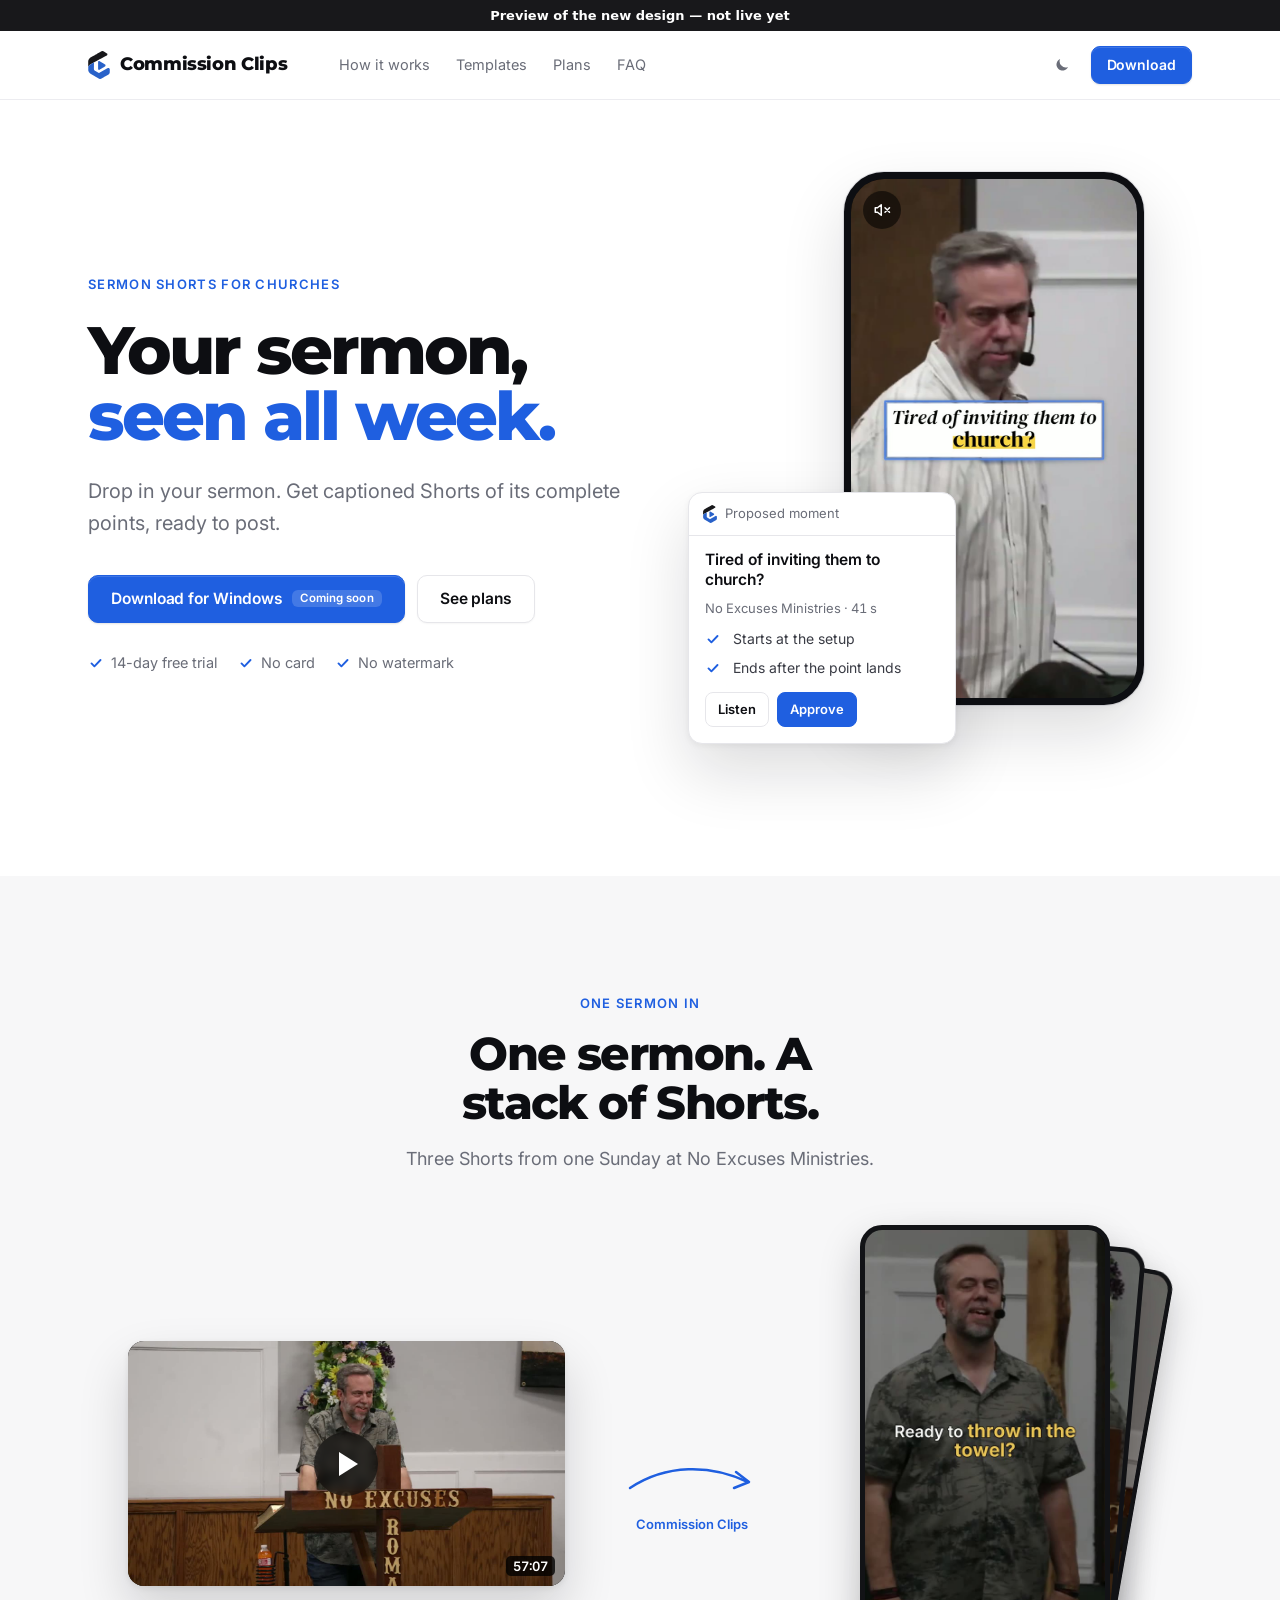
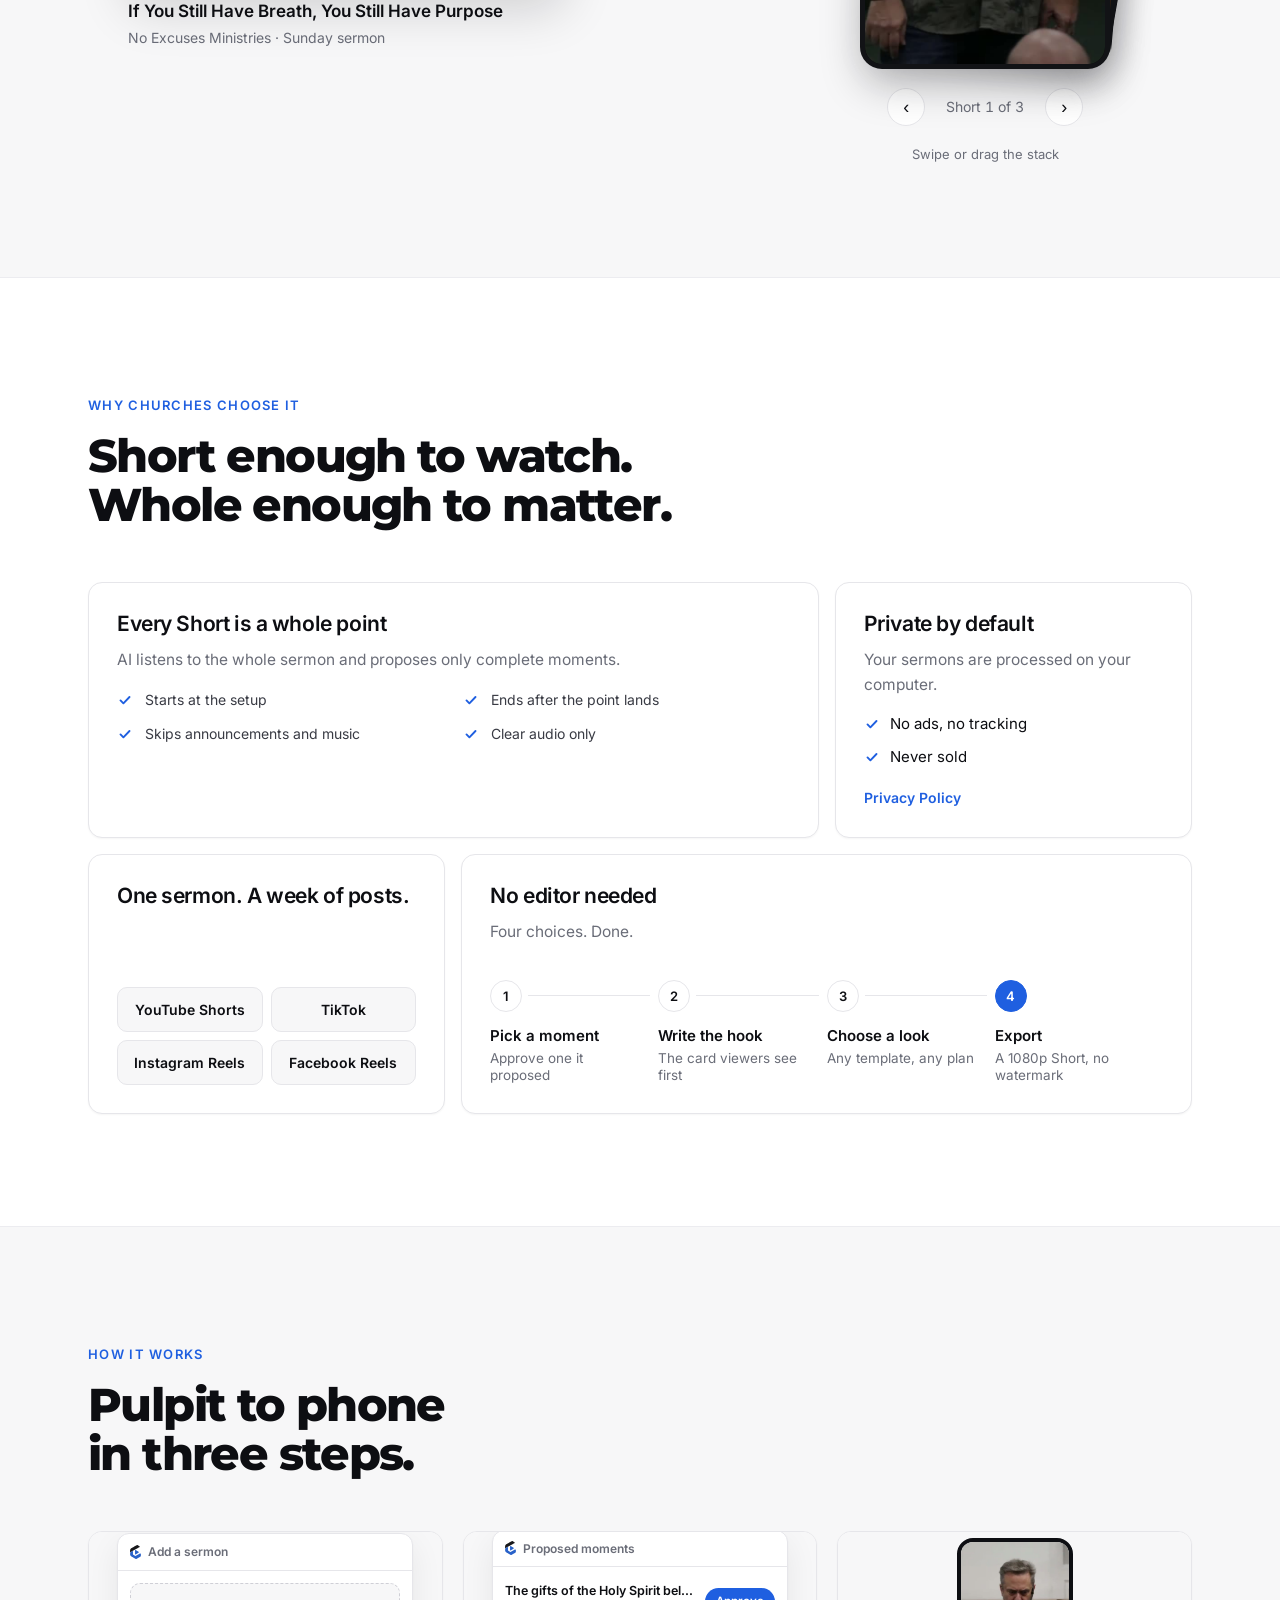
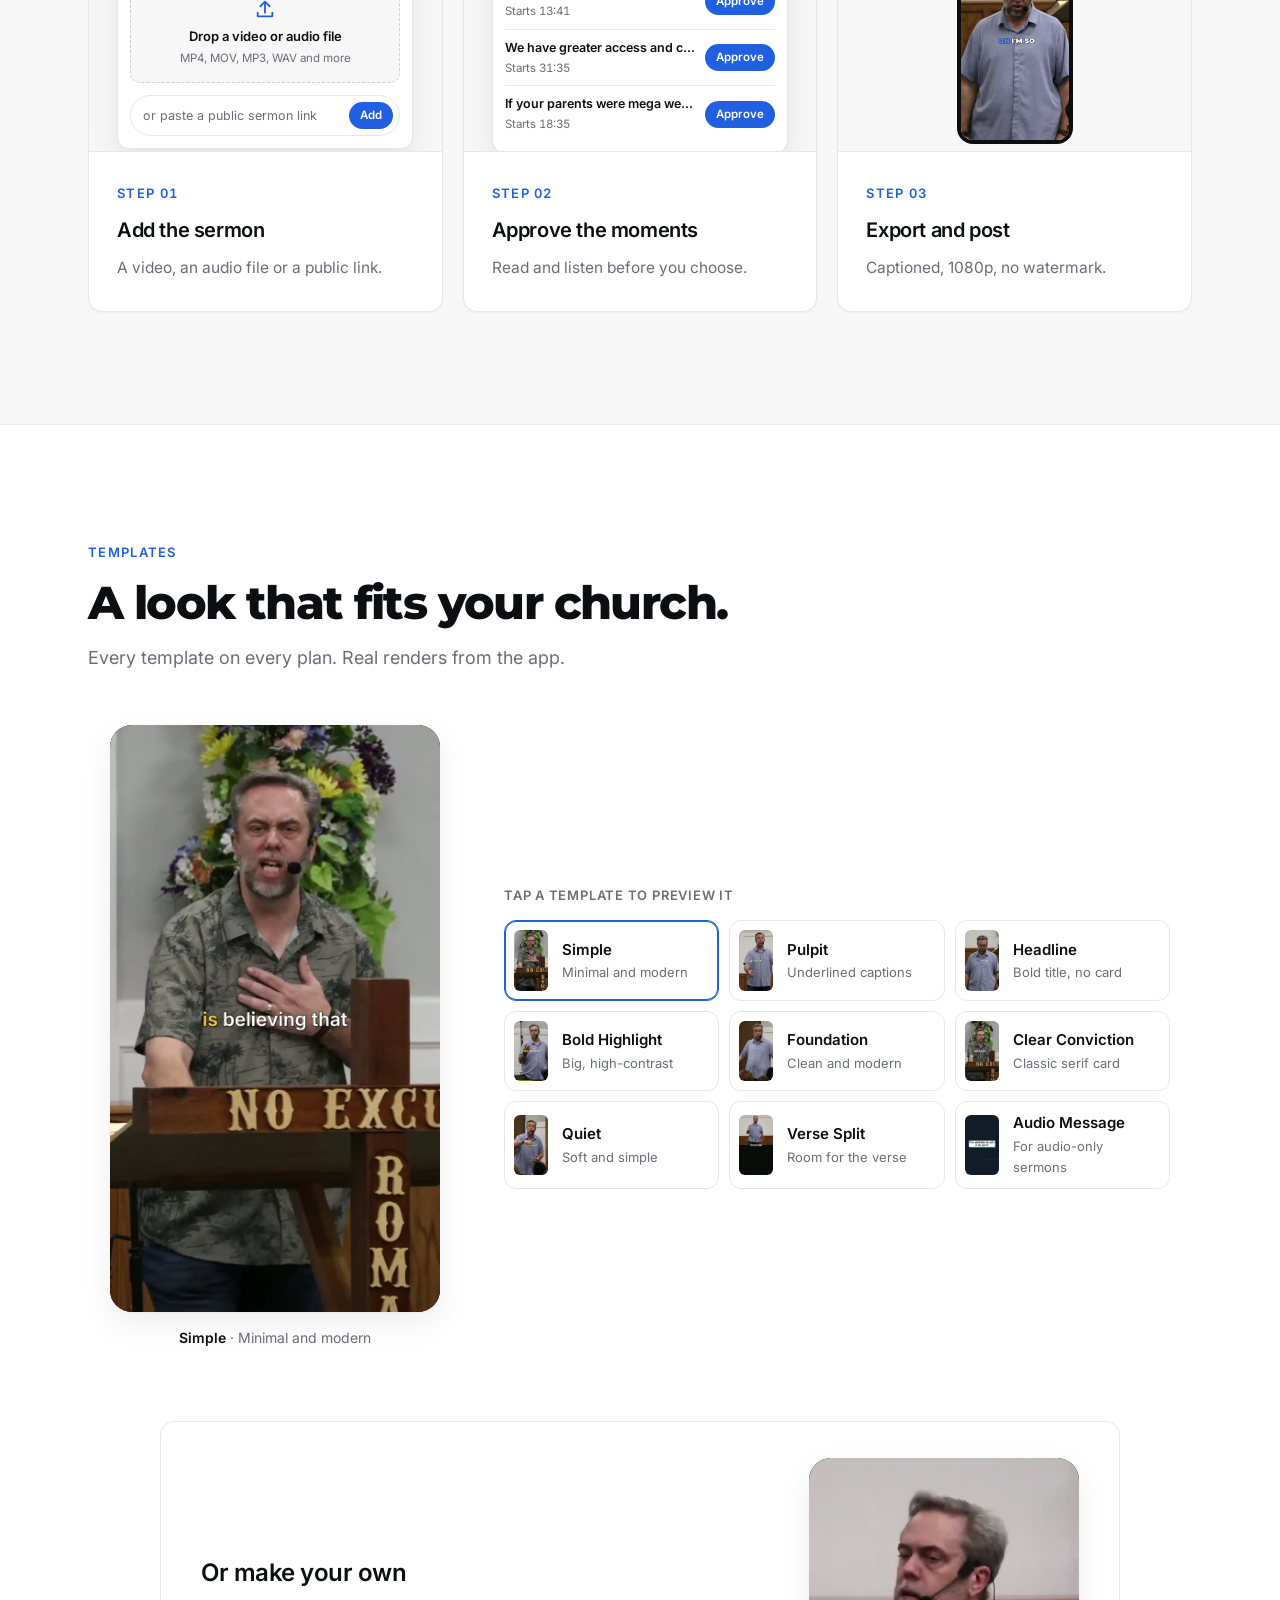
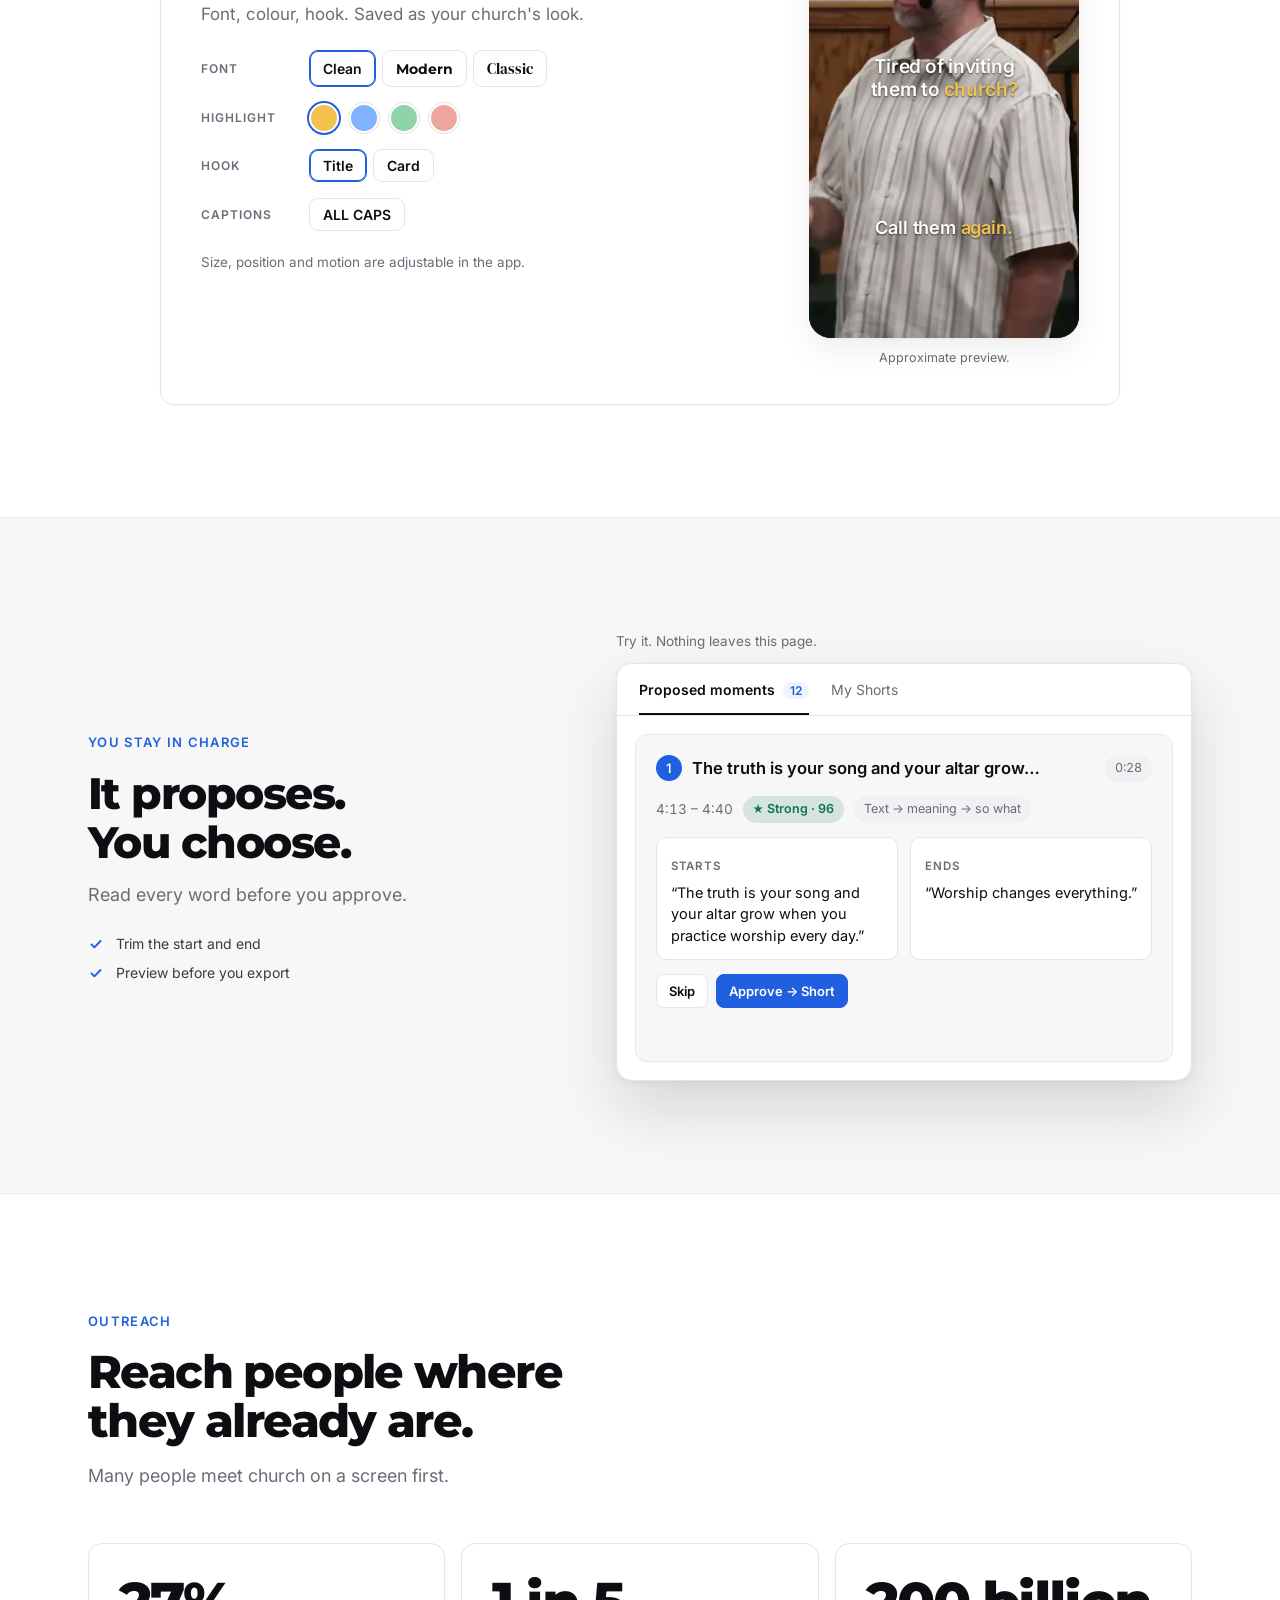
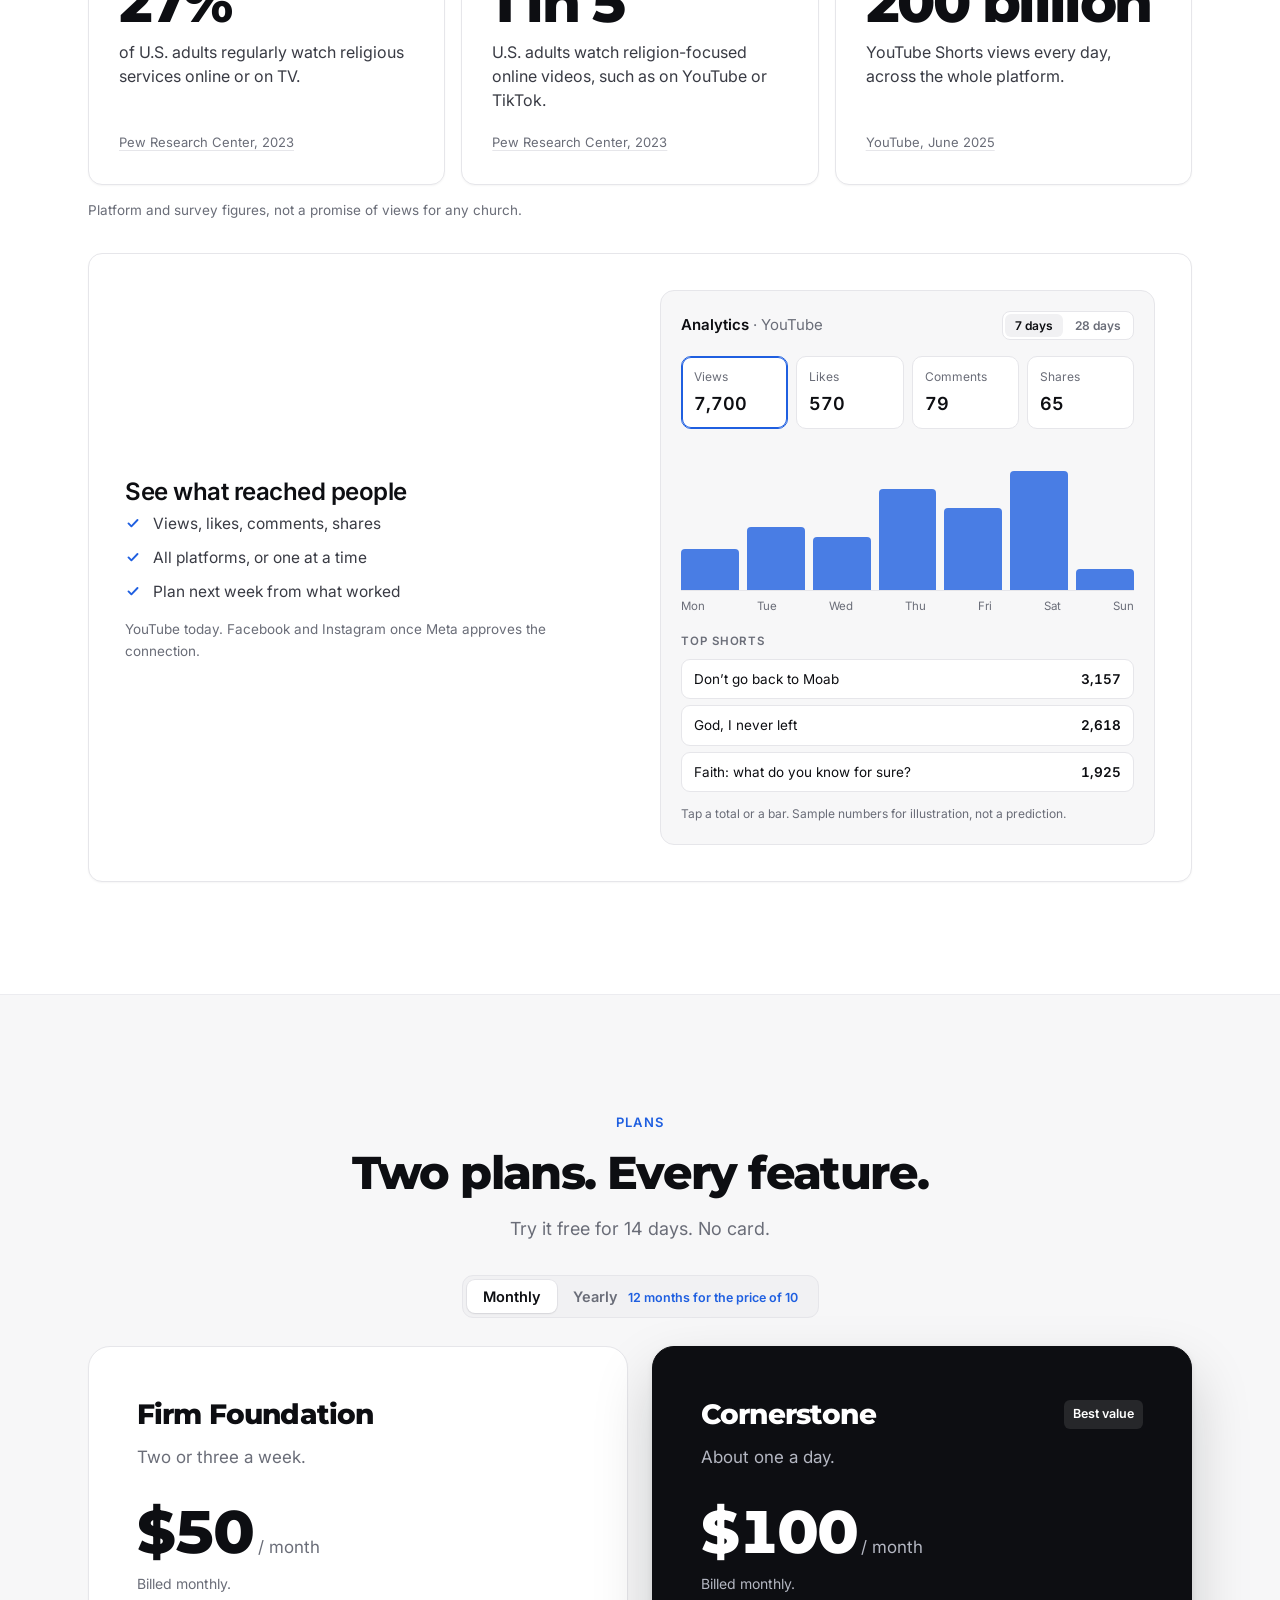
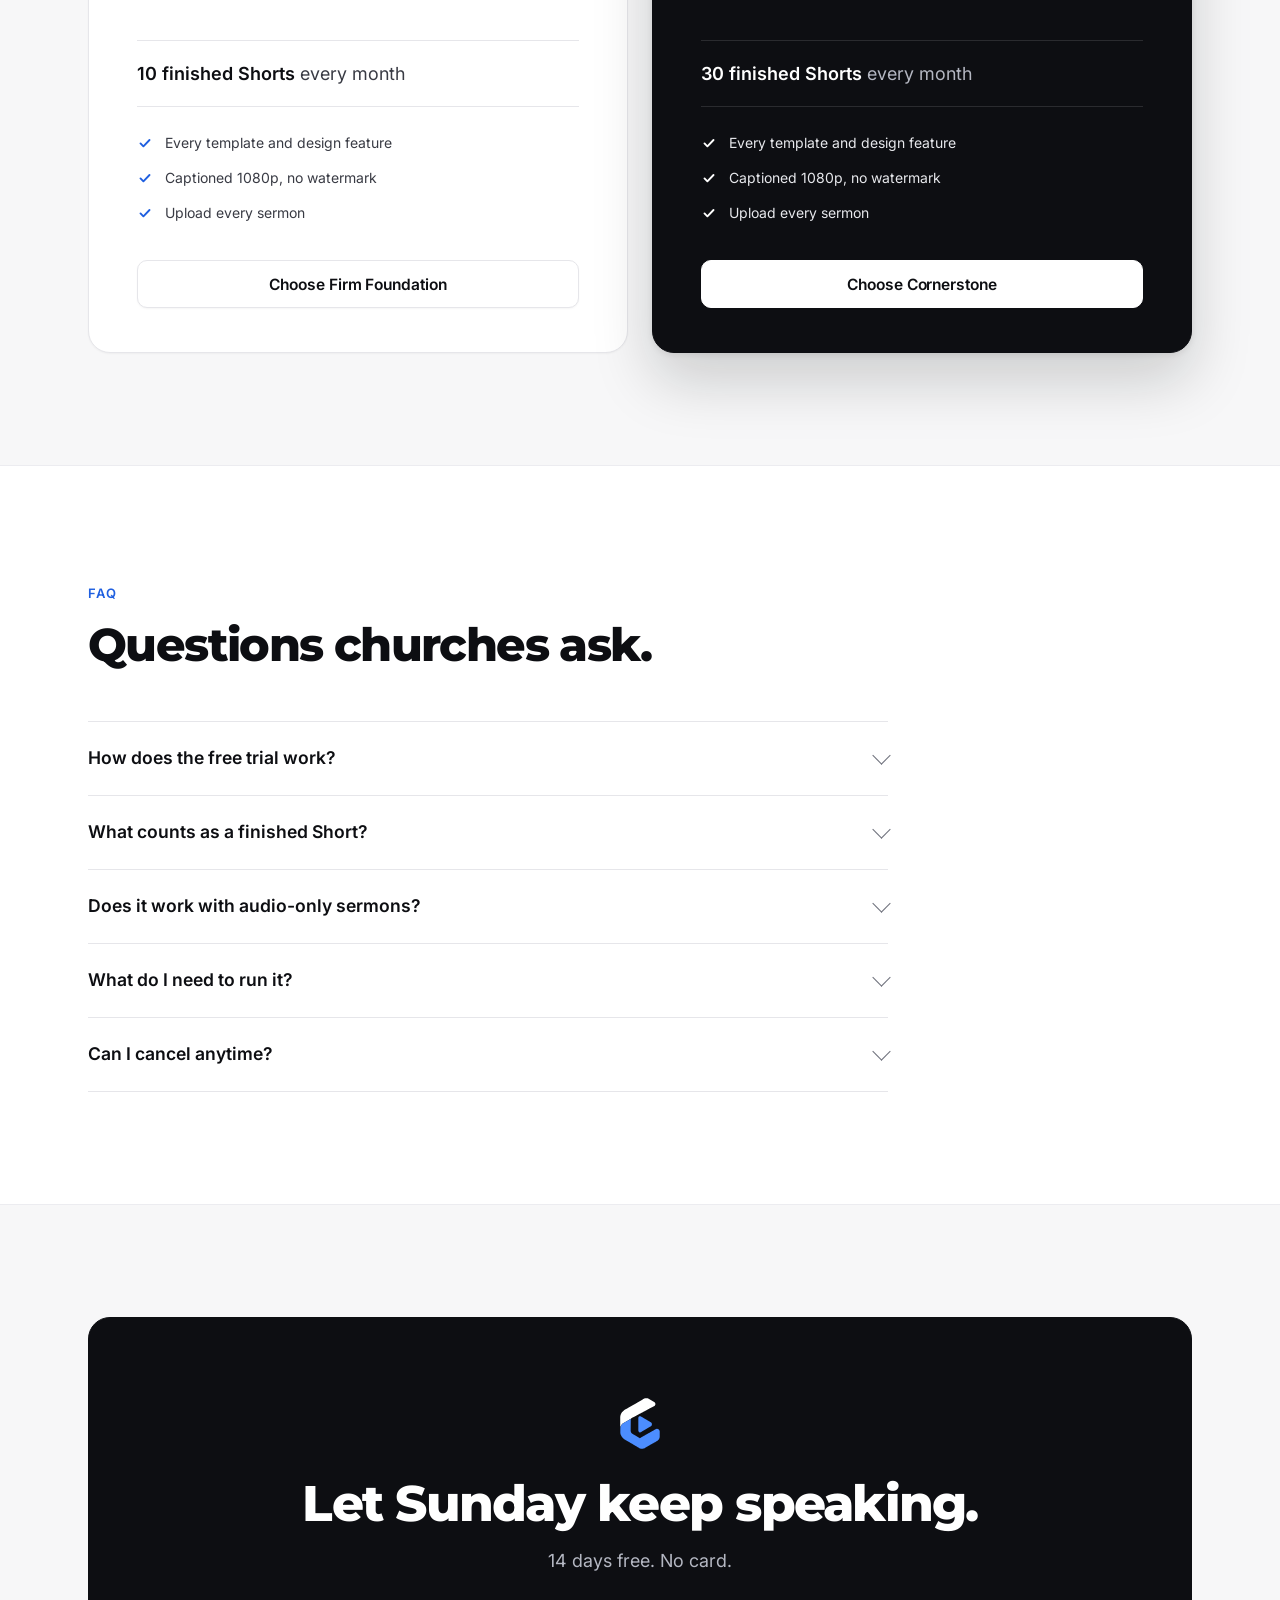
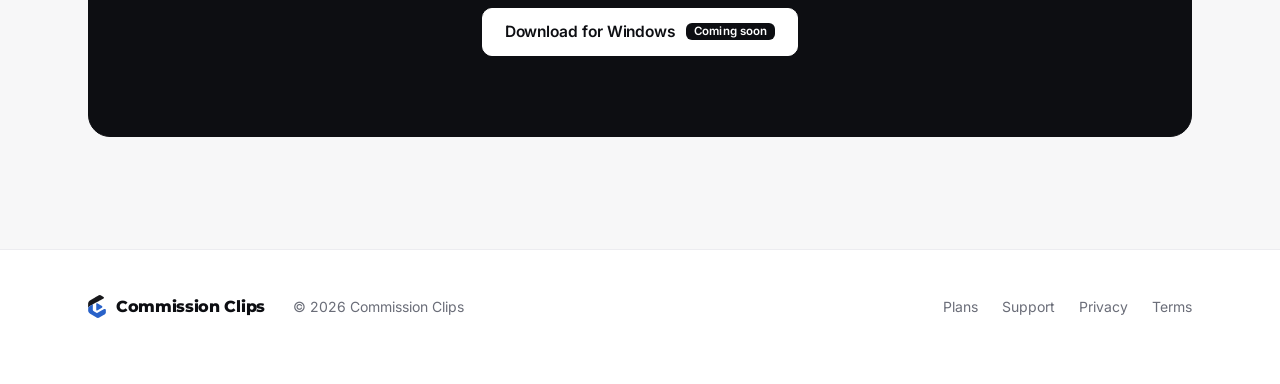
==== preview/index.html @ d91facaf "Preview: sermon-to-Shorts deck, blue discount, yearly label Co-Authored-By: Claude Opus 5.5 <noreply" ====
<!doctype html>
<html lang="en"><head><meta charset="utf-8"><meta name="robots" content="noindex, nofollow"><meta name="viewport" content="width=device-width, initial-scale=1">
<title>Commission Clips — your sermon, seen all week</title>
<meta name="description" content="Commission Clips finds the complete teaching moments in your sermon and turns them into captioned Shorts. 14-day free trial, no card.">
<link rel="canonical" href="https://commissionclips.com/">
<link rel="icon" href="img/logo-ink.svg" type="image/svg+xml"><link rel="icon" href="img/favicon-32.png" sizes="32x32"><link rel="apple-touch-icon" href="img/apple-touch-icon.png">
<meta property="og:type" content="website"><meta property="og:site_name" content="Commission Clips">
<meta property="og:title" content="Commission Clips — your sermon, seen all week"><meta property="og:description" content="Commission Clips finds the complete teaching moments in your sermon and turns them into captioned Shorts. 14-day free trial, no card.">
<meta property="og:url" content="https://commissionclips.com/"><meta property="og:image" content="https://commissionclips.com/img/og.png">
<meta name="twitter:card" content="summary_large_image">
<meta name="theme-color" content="#f3f2ee" media="(prefers-color-scheme: light)"><meta name="theme-color" content="#0b0b0c" media="(prefers-color-scheme: dark)">
<script src="theme.js"></script>
<link rel="stylesheet" href="site.css?v=5">
<style>
.hero { position: relative; overflow: hidden; padding: 72px 0 104px; }
.hero .wrap { display: grid; grid-template-columns: 1.1fr .9fr; gap: 64px; align-items: center; }
.hero h1 { font-size: clamp(44px, 5.2vw, 70px); line-height: 1; letter-spacing: -.045em; margin: 20px 0 24px; }
.hero h1 em { font-style: normal; color: var(--accent); }
.hero .lead { font-size: 20px; line-height: 1.6; color: var(--muted); max-width: 540px; }
.hero .ctas { display: flex; flex-wrap: wrap; gap: 12px; margin-top: 36px; }
.promises { display: flex; flex-wrap: wrap; gap: 8px 20px; margin-top: 28px; font-size: 14.5px; color: var(--muted); }
.promises span { display: inline-flex; align-items: center; gap: 7px; }
.promises span::before { content: ""; width: 16px; height: 16px; background: var(--tick) center/16px no-repeat; }
.stage { position: relative; height: 600px; }
.phone { position: absolute; left: 50%; top: 0; transform: translateX(-38%); width: 300px; aspect-ratio: 9 / 16; border-radius: 40px;
  background: #000; border: 7px solid #0d0e12; overflow: hidden; box-shadow: var(--shadow-lg), 0 0 0 1px var(--line); }
.phone video, .phone img { width: 100%; height: 100%; object-fit: cover; }
.float { position: absolute; left: -36px; bottom: 28px; width: 268px; border-radius: 14px; overflow: hidden; background: var(--panel);
  border: 1px solid var(--line); box-shadow: var(--shadow-lg); }
.float .bar { display: flex; align-items: center; gap: 8px; padding: 10px 14px; border-bottom: 1px solid var(--line); font-size: 13px; color: var(--muted); }
.float .bar img { width: 14px; height: 18px; }
.mo { padding: 14px 16px 16px; display: grid; gap: 8px; }
.mo-title { color: var(--text); font-size: 15.5px; line-height: 1.3; }
.mo-meta { color: var(--muted); font-size: 13px; font-variant-numeric: tabular-nums; }
.ticks { list-style: none; margin: 0; padding: 0; display: grid; gap: 6px; }
.ticks li { display: flex; align-items: center; gap: 8px; font-size: 14px; color: var(--soft); }
.ticks li::before, .free li::before { content: ""; flex: none; width: 16px; height: 16px; background: var(--tick) center/16px no-repeat; }
.mo-actions { display: flex; gap: 8px; margin-top: 4px; }
.mini { padding: 6px 12px; border-radius: 8px; border: 1px solid var(--line); font-size: 13px; font-weight: 600; color: var(--text); background: var(--panel); }
.mini.primary { background: var(--accent); border-color: var(--accent); color: var(--accent-on); }
.bento { display: grid; grid-template-columns: repeat(3, minmax(0, 1fr)); gap: 16px; }
.tile { padding: 28px; display: flex; flex-direction: column; gap: 10px; min-width: 0; }
.tile h3 { font-size: 21px; line-height: 1.25; letter-spacing: -.02em; } .tile p { color: var(--muted); font-size: 15.5px; }
.ai { margin-top: 8px; display: grid; grid-template-columns: 1fr 1fr; gap: 16px; padding: 18px 20px; border-radius: 12px; background: var(--surface); border: 1px solid var(--line); }
.ai > div { display: grid; gap: 10px; align-content: start; min-width: 0; }
.ai-label { font-size: 12px; font-weight: 600; letter-spacing: .08em; text-transform: uppercase; color: var(--muted); }
.ai .chips { margin: 0; } .ai .chips li { background: var(--panel); }
.free { list-style: none; margin: 4px 0 0; padding: 0; display: grid; gap: 8px; }
.free li { display: flex; align-items: center; gap: 10px; font-size: 15px; color: var(--text); }
.counts { margin-top: 6px; display: flex; justify-content: space-between; gap: 12px; padding: 12px 14px; border-radius: 10px; background: var(--surface); border: 1px solid var(--line); font-size: 14.5px; color: var(--text); }
.counts b { color: var(--accent-ink); }
.more { margin-top: auto; padding-top: 6px; font-size: 14px; font-weight: 600; color: var(--accent-ink); }
.more:hover { text-decoration: underline; text-underline-offset: 3px; }
.stat { margin-top: 2px; } .tile .stat { color: var(--text); font-size: 16px; } .stat b { display: block; font-family: var(--font-display); font-weight: 800; font-size: 40px; line-height: 1.05; color: var(--text); letter-spacing: -.04em; }
.tile .src { font-size: 13px; } .src a { text-decoration: underline; text-underline-offset: 2px; }
.t-points { grid-column: span 2; }
.t-team { grid-column: span 2; }
 .chips { list-style: none; margin: 8px 0 0; padding: 0; display: flex; flex-wrap: wrap; gap: 8px; }
.chips li { padding: 6px 12px; border-radius: 8px; background: var(--surface); border: 1px solid var(--line); font-size: 14px; color: var(--text); }
.flow { list-style: none; margin: 8px 0 0; padding: 0; display: flex; flex-wrap: wrap; align-items: center; gap: 8px; counter-reset: f; }
.flow li { counter-increment: f; display: flex; align-items: center; gap: 8px; padding: 7px 14px 7px 7px; border-radius: 10px; background: var(--surface); border: 1px solid var(--line); font-size: 14.5px; color: var(--text); }
.flow li::before { content: counter(f); width: 22px; height: 22px; border-radius: 6px; display: grid; place-items: center; background: var(--panel); border: 1px solid var(--line); color: var(--text); font-size: 12px; font-weight: 600; }
.t-team .flow { margin-top: 26px; display: grid; grid-template-columns: repeat(4, minmax(0, 1fr)); gap: 0; align-items: start; }
.t-team .flow li { position: relative; display: block; padding: 0 18px 0 0; background: none; border: 0; border-radius: 0; font-weight: 600; font-size: 15px; }
.t-team .flow li::before { position: relative; z-index: 1; width: 30px; height: 30px; border-radius: 50%; margin-bottom: 14px; font-size: 13px; }
.t-team .flow li:not(:last-child)::after { content: ""; position: absolute; top: 15px; left: 38px; right: 8px; height: 1px; background: var(--line); }
.t-team .flow li:last-child::before { background: var(--accent); border-color: var(--accent); color: #fff; }
.t-team .flow span { display: grid; gap: 4px; line-height: 1.3; }
.t-team .flow small { font-weight: 400; font-size: 13.5px; color: var(--muted); }
@media (max-width: 560px) {
  .t-team .flow { grid-template-columns: 1fr; gap: 20px; }
  .t-team .flow li { padding: 4px 0 0 44px; min-height: 30px; }
  .t-team .flow li::before { position: absolute; left: 0; top: 0; margin: 0; }
  .t-team .flow li:not(:last-child)::after { top: 34px; bottom: -16px; left: 15px; right: auto; width: 1px; height: auto; } }
.brand-band p { max-width: 560px; }
.dots { list-style: none; margin: 0; padding: 0; display: grid; gap: 6px; }
.dots li { display: flex; align-items: center; gap: 10px; font-size: 14px; color: var(--soft); }
.dots li::before { content: ""; flex: none; width: 6px; height: 6px; border-radius: 2px; background: var(--accent-ink); opacity: .7; }
.platforms { list-style: none; margin: auto 0 0; padding: 12px 0 0; display: grid; grid-template-columns: 1fr 1fr; gap: 8px; }
.platforms li { padding: 10px 12px; border-radius: 10px; background: var(--surface); border: 1px solid var(--line); font-size: 14px; font-weight: 600; color: var(--text); text-align: center; }
.stats { display: grid; grid-template-columns: repeat(3, minmax(0, 1fr)); gap: 16px; }
.fact { margin: 0; display: flex; flex-direction: column; gap: 10px; padding: 30px; }
.fact b { font-family: var(--font-display); font-weight: 800; font-size: clamp(40px, 4.4vw, 56px); line-height: 1; letter-spacing: -.045em; color: var(--text); }
.fact figcaption { color: var(--soft); font-size: 16px; line-height: 1.5; }
.fact a { margin-top: auto; padding-top: 10px; font-size: 13px; color: var(--muted); text-decoration: underline; text-underline-offset: 3px; text-decoration-color: var(--line); }
.fact a:hover { color: var(--text); }
.fineprint { color: var(--muted); font-size: 13.5px; margin-top: 14px; }
.insights { margin-top: 32px; display: grid; grid-template-columns: 1fr 1fr; gap: 40px; align-items: center; padding: 36px; }
.ins-copy h3 { font-size: 24px; letter-spacing: -.02em; } .ins-copy > p.muted { margin: 8px 0 18px; }
.ins-copy .ticks { gap: 8px; } .ins-copy .ticks li { font-size: 15.5px; }
.ins-panel { border: 1px solid var(--line); border-radius: 14px; background: var(--surface); padding: 20px; min-width: 0; }
.ins-top { display: flex; justify-content: space-between; align-items: center; gap: 10px; }
.ins-top b { color: var(--text); font-size: 15px; }
.ins-tag { font-size: 11.5px; font-weight: 600; color: var(--muted); border: 1px solid var(--line); border-radius: 6px; padding: 2px 8px; background: var(--panel); white-space: nowrap; }
.ins-kpis { display: grid; grid-template-columns: repeat(4, minmax(0, 1fr)); gap: 8px; margin-top: 16px; }
.ins-kpis button { font: inherit; text-align: left; cursor: pointer; background: var(--panel); border: 1px solid var(--line); border-radius: 10px; padding: 10px 12px; display: grid; gap: 2px; min-width: 0; transition: border-color .15s; }
.ins-kpis button:hover { border-color: color-mix(in srgb, var(--text) 28%, var(--line)); }
.ins-kpis button[aria-checked="true"] { border-color: var(--accent); box-shadow: inset 0 0 0 1px var(--accent); }
.ins-kpis span { font-size: 12px; color: var(--muted); } .ins-kpis b { color: var(--text); font-size: 18px; font-variant-numeric: tabular-nums; }
.ins-chart { position: relative; margin-top: 18px; padding-top: 24px; }
.ins-scope { font-weight: 400; color: var(--muted); }
#analytics-demo { scroll-margin-top: 96px; }
[data-grow] { scale: var(--g-s, 1); transform-origin: center top; }
.ins-bars button { transform: scaleY(var(--grow, 1)); transform-origin: bottom; }
.ins-bars { height: 120px; display: grid; grid-template-columns: repeat(var(--n, 7), minmax(0, 1fr)); gap: var(--g, 8px); align-items: end; border-bottom: 1px solid var(--line); }
.ins-bars button { height: var(--h); min-height: 3px; padding: 0; border: 0; border-radius: 4px 4px 0 0; background: var(--accent); opacity: .8; cursor: pointer; transition: height .35s ease, opacity .15s; }
.ins-bars button:hover, .ins-bars button:focus-visible, .ins-bars button.on { opacity: 1; outline: none; box-shadow: 0 0 0 2px var(--panel), 0 0 0 3px var(--accent); }
.ins-tip { position: absolute; top: 0; right: 0; font-size: 12.5px; color: var(--text); font-weight: 600; font-variant-numeric: tabular-nums; }
.ins-days { display: flex; justify-content: space-between; margin-top: 6px; font-size: 11.5px; color: var(--muted); }
.ins-range { display: flex; gap: 2px; padding: 2px; border: 1px solid var(--line); border-radius: 8px; background: var(--panel); }
.ins-range button { font: 600 12px var(--font); color: var(--muted); background: none; border: 0; border-radius: 6px; padding: 4px 10px; cursor: pointer; }
.ins-range button[aria-checked="true"] { background: var(--raised); color: var(--text); }
.ins-list { margin-top: 16px; display: grid; grid-template-columns: minmax(0, 1fr); gap: 8px; }
.ins-label { font-size: 11.5px; font-weight: 600; letter-spacing: .08em; text-transform: uppercase; color: var(--muted); }
.ins-list ol { list-style: none; margin: 0; padding: 0; display: grid; grid-template-columns: minmax(0, 1fr); gap: 6px; }
.ins-list li { display: flex; align-items: center; gap: 10px; padding: 8px 12px; border-radius: 9px; background: var(--panel); border: 1px solid var(--line); font-size: 13.5px; color: var(--text); }
.ins-list li span { flex: 1; min-width: 0; overflow: hidden; text-overflow: ellipsis; white-space: nowrap; }
.ins-list li b { font-variant-numeric: tabular-nums; font-weight: 600; }
.ins-list li.new { border-color: var(--accent); flex-wrap: wrap; row-gap: 2px; }
.ins-list li.new span { min-width: max-content; }
.ins-list li small { color: var(--muted); font-size: 12px; white-space: nowrap; }
.ins-sample { margin-top: 12px; font-size: 12px; color: var(--muted); }
.posted { padding: 14px 16px; border-radius: 10px; background: var(--panel); border: 1px solid var(--line); display: grid; gap: 4px; font-size: 13.5px; }
.posted[hidden] { display: none; }
.posted b { color: var(--text); } .posted p { color: var(--muted); }
.posted a { color: var(--accent-ink); font-weight: 600; }
@media (max-width: 560px) { .ins-kpis { grid-template-columns: repeat(2, minmax(0, 1fr)); } .insights { padding: 22px; } }
.rv-card[hidden] { display: none; }
.try { font-size: 13.5px; color: var(--muted); margin-bottom: 10px; }
.rv-tabs button { font: inherit; color: inherit; background: none; border: 0; border-bottom: 2px solid transparent; padding: 14px 0 12px; cursor: pointer; }
.rv-tabs button.on { color: var(--text); font-weight: 600; border-color: var(--text); }
.rv-tabs button:hover { color: var(--text); }
button.mini { font: 600 13px var(--font); cursor: pointer; min-height: 34px; }
button.mini:hover { border-color: var(--hover-line); } button.mini.primary:hover { background: var(--accent-hover); }
button.mini[disabled] { cursor: default; background: var(--good); border-color: var(--good); color: #fff; }
.demo-note { font-size: 13.5px; color: var(--muted); min-height: 1.4em; }
.demo-step { font-size: 12px; font-weight: 600; letter-spacing: .08em; text-transform: uppercase; color: var(--muted); }
.looks { display: grid; grid-template-columns: repeat(3, 1fr); gap: 10px; }
.looks button { padding: 0; border: 2px solid transparent; border-radius: 12px; background: none; cursor: pointer; display: grid; gap: 6px; font: 600 12.5px var(--font); color: var(--soft); text-align: center; padding-bottom: 4px; }
.looks img { width: 100%; aspect-ratio: 9 / 12; object-fit: cover; object-position: center 30%; border-radius: 10px; }
.looks button[aria-checked="true"] { border-color: var(--accent); color: var(--text); }
@media (max-width: 900px) { .stats { grid-template-columns: 1fr; } .insights { grid-template-columns: 1fr; padding: 24px; gap: 28px; } }
/* gentle reveal on scroll: content is visible at rest; only items below the first screen start lowered, and only with motion allowed */
.pre { opacity: 0; transform: translateY(14px); }
.reveal { transition: opacity .6s ease, transform .6s ease; }
.sound { position: absolute; left: 12px; top: 12px; z-index: 2; width: 38px; height: 38px; display: grid; place-items: center; padding: 0;
  border: 0; border-radius: 50%; background: rgba(0, 0, 0, .55); color: #ffffff; cursor: pointer; backdrop-filter: blur(6px); -webkit-backdrop-filter: blur(6px); }
.sound:hover { background: rgba(0, 0, 0, .7); }
.sound svg { width: 18px; height: 18px; }
.sound .i-on { display: none; } .sound[aria-pressed="true"] .i-on { display: block; } .sound[aria-pressed="true"] .i-off { display: none; }
.sound:focus-visible { outline: 3px solid var(--accent); outline-offset: 2px; }
.reassure { text-align: center; color: var(--muted); font-size: 14.5px; margin-top: 18px; }
.steps { display: grid; grid-template-columns: repeat(3, 1fr); gap: 20px; }
.step { padding: 0; overflow: hidden; display: flex; flex-direction: column; }
.step .shot { aspect-ratio: 16 / 10; background: var(--surface); border-bottom: 1px solid var(--line); overflow: hidden; }
.step .shot > img { width: 100%; height: 100%; object-fit: cover; object-position: top left; }
.step .shot.phoneish, .step .shot.mock { display: grid; place-items: center; background: var(--surface); }
.win { width: 84%; background: var(--panel); border: 1px solid var(--line); border-radius: 12px; box-shadow: var(--shadow); overflow: hidden; font-size: 12.5px; }
.win-bar { display: flex; align-items: center; gap: 7px; padding: 8px 12px; border-bottom: 1px solid var(--line); color: var(--muted); font-weight: 600; font-size: 12px; }
.win-bar img { width: 11px; height: 14px; }
.drop { margin: 12px; padding: 14px 10px; border: 1.5px dashed var(--hover-line); border-radius: 10px; background: var(--surface); display: grid; justify-items: center; gap: 2px; text-align: center; }
.drop svg { width: 22px; height: 22px; color: var(--accent); margin-bottom: 4px; } .drop b { color: var(--text); font-size: 13px; } .drop span { color: var(--muted); font-size: 11.5px; }
.link { margin: 0 12px 12px; display: flex; align-items: center; justify-content: space-between; gap: 8px; padding: 6px 6px 6px 12px; border: 1px solid var(--line); border-radius: var(--radius-pill); color: var(--muted); }
.link i, .rows i { font-style: normal; font-weight: 600; font-size: 11.5px; padding: 4px 11px; border-radius: var(--radius-pill); background: var(--accent); color: var(--accent-on); flex: none; }
.rows { list-style: none; margin: 0; padding: 6px 12px 10px; display: grid; }
.rows li { display: flex; align-items: center; justify-content: space-between; gap: 10px; padding: 8px 0; border-bottom: 1px solid var(--line); }
.rows li:last-child { border-bottom: 0; }
.rows span { display: grid; min-width: 0; } .rows b { color: var(--text); font-weight: 600; white-space: nowrap; overflow: hidden; text-overflow: ellipsis; }
.rows em { font-style: normal; color: var(--muted); font-size: 11.5px; font-variant-numeric: tabular-nums; }
.step .shot.phoneish img { width: 116px; height: auto; aspect-ratio: 9/16; border-radius: 16px; border: 4px solid #0d0e12; object-fit: cover; }
.step .body { padding: 26px 28px 30px; }
.step .n { display: inline-block; color: var(--accent-ink); font-weight: 600; font-size: 13px; letter-spacing: .1em; font-variant-numeric: tabular-nums; }
.step .n::before { content: "STEP 0"; }
.step h3 { font-size: 20px; letter-spacing: -.02em; margin: 8px 0 8px; }
.step p { color: var(--muted); font-size: 15.5px; }
.picker { display: grid; grid-template-columns: minmax(0, 330px) minmax(0, 1fr); gap: 64px; align-items: center; max-width: 1060px; margin: 0 auto; }
.pk-phone { aspect-ratio: 9 / 16; border-radius: 22px; overflow: hidden; background: #000; box-shadow: var(--shadow); max-width: 100%; }
.pk-phone video { width: 100%; height: 100%; object-fit: cover; display: block; }
.pk-cap { margin-top: 14px; text-align: center; font-size: 14px; color: var(--muted); }
.pk-cap b { color: var(--text); font-weight: 600; }
.pk-step { font-size: 13px; font-weight: 600; letter-spacing: .06em; text-transform: uppercase; color: var(--muted); margin-bottom: 14px; }
.pk-list { display: grid; grid-template-columns: repeat(3, minmax(0, 1fr)); gap: 10px; position: relative; }
.pk-opt { display: flex; align-items: center; gap: 14px; min-width: 0; padding: 9px 14px 9px 9px; border: 1px solid var(--line); border-radius: 12px;
  background: var(--panel); color: var(--text); font: inherit; text-align: left; cursor: pointer; transition: border-color .15s, box-shadow .15s; }
.pk-opt:hover { border-color: color-mix(in srgb, var(--text) 28%, var(--line)); }
.pk-opt[aria-checked="true"] { border-color: var(--accent); box-shadow: inset 0 0 0 1px var(--accent); }
.pk-opt:focus-visible { outline: 3px solid var(--accent); outline-offset: 2px; }
.pk-opt img { width: 34px; aspect-ratio: 9 / 16; border-radius: 6px; object-fit: cover; flex: none; background: #000; }
.pk-opt span { min-width: 0; }
.pk-opt b { display: block; font-size: 15px; font-weight: 600; }
.pk-opt small { display: block; color: var(--muted); font-size: 13px; }
.pk-note { margin-top: 18px; font-size: 14px; color: var(--muted); }
@font-face { font-family: "CC Inter"; src: url("fonts/Inter-Bold.woff2") format("woff2"); font-weight: 700; font-display: swap; }
@font-face { font-family: "CC Montserrat"; src: url("fonts/Montserrat-Bold.woff2") format("woff2"); font-weight: 700; font-display: swap; }
@font-face { font-family: "CC Montserrat"; src: url("fonts/Montserrat-ExtraBold.woff2") format("woff2"); font-weight: 800; font-display: swap; }
@font-face { font-family: "CC DM Serif"; src: url("fonts/DMSerifDisplay-Regular.woff2") format("woff2"); font-weight: 400; font-display: swap; }
.builder { margin: 72px auto 0; max-width: 960px; display: grid; grid-template-columns: minmax(0, 1fr) minmax(0, 270px); gap: 56px; align-items: center; padding: 36px 40px; }
.bd-copy h3 { font-size: 24px; letter-spacing: -.02em; }
.bd-copy > p.muted { margin: 8px 0 22px; }
.bd-ctls { display: grid; gap: 16px; }
.bd-ctl { display: grid; grid-template-columns: 96px minmax(0, 1fr); align-items: center; gap: 12px; }
.bd-label { font-size: 12px; font-weight: 600; letter-spacing: .08em; text-transform: uppercase; color: var(--muted); }
.bd-seg { display: flex; flex-wrap: wrap; gap: 6px; }
.bd-seg button, .bd-switch { font: 600 14px var(--font); color: var(--text); background: var(--panel); border: 1px solid var(--line); border-radius: 9px; padding: 7px 13px; cursor: pointer; }
.bd-seg button:hover, .bd-switch:hover { border-color: color-mix(in srgb, var(--text) 28%, var(--line)); }
.bd-seg button[aria-checked="true"], .bd-switch[aria-checked="true"] { border-color: var(--accent); box-shadow: inset 0 0 0 1px var(--accent); }
.bd-seg [data-font="clean"] { font-family: "Inter", var(--font); font-weight: 600; }
.bd-seg [data-font="modern"] { font-family: "CC Montserrat", var(--font); font-weight: 700; }
.bd-seg [data-font="classic"] { font-family: "CC DM Serif", Georgia, serif; font-weight: 400; font-size: 15px; }
.bd-swatches { display: flex; gap: 10px; }
.bd-swatches button { width: 30px; height: 30px; border-radius: 50%; border: 2px solid var(--panel); background: var(--c); box-shadow: 0 0 0 1px var(--line); cursor: pointer; padding: 0; }
.bd-swatches button[aria-checked="true"] { box-shadow: 0 0 0 2px var(--accent); }
.bd-seg button:focus-visible, .bd-swatches button:focus-visible, .bd-switch:focus-visible { outline: 3px solid var(--accent); outline-offset: 2px; }
.bd-more { margin-top: 20px; font-size: 13.5px; color: var(--muted); }
.bd-phone { --hl: #f2c14e; position: relative; aspect-ratio: 9 / 16; max-width: 100%; border-radius: 22px; overflow: hidden; background: #000; box-shadow: var(--shadow); }
.bd-phone img { position: absolute; inset: 0; width: 100%; height: 100%; object-fit: cover; }
.bd-hook { position: absolute; left: 9%; right: 9%; top: 41%; text-align: center; text-wrap: balance; color: #fff;
  font-size: 19px; line-height: 1.22; letter-spacing: -.02em; text-shadow: 0 1px 2px rgba(0,0,0,.55), 0 2px 22px rgba(0,0,0,.6); }
.bd-hook em { font-style: normal; color: var(--hl); }
.bd-phone[data-card="card"] .bd-hook { left: 10%; right: 10%; padding: 12px 16px; border-radius: 14px; background: rgba(255,255,255,.96); color: #121214;
  font-size: 16px; text-shadow: none; box-shadow: 0 4px 16px rgba(0,0,0,.14); }
.bd-phone[data-card="card"] .bd-hook em { color: inherit; text-decoration: underline; text-decoration-color: var(--hl);
  text-decoration-thickness: .16em; text-underline-offset: .14em; text-decoration-skip-ink: none; }
.bd-cap { position: absolute; left: 0; right: 0; top: 75%; text-align: center; font-size: 18px; line-height: 1.1; color: #fff; white-space: nowrap;
  letter-spacing: -.01em; text-shadow: 0 1px 2px rgba(0,0,0,.6), 0 2px 18px rgba(0,0,0,.5); }
.bd-cap mark { background: none; color: var(--hl); }
.bd-phone[data-caps="1"] .bd-cap { text-transform: uppercase; letter-spacing: .02em; font-size: 17px; }
.bd-phone[data-font="clean"] .bd-hook, .bd-phone[data-font="clean"] .bd-cap, .bd-phone[data-font="classic"] .bd-cap { font-family: "Inter", var(--font); font-weight: 600; }
.bd-phone[data-font="modern"] .bd-hook, .bd-phone[data-font="modern"] .bd-cap { font-family: "CC Montserrat", var(--font); font-weight: 700; }
.bd-phone[data-font="classic"] .bd-hook { font-family: "CC DM Serif", Georgia, serif; font-weight: 400; font-size: 22px; letter-spacing: -.005em; }
.bd-phone[data-font="classic"][data-card="card"] .bd-hook { font-size: 18px; }
.bd-note { margin-top: 10px; text-align: center; font-size: 12.5px; color: var(--muted); }
@media (max-width: 820px) { .builder { grid-template-columns: minmax(0, 1fr); gap: 28px; padding: 24px 20px; margin-top: 48px; }
  .bd-stage { width: min(200px, 56vw); margin: 0 auto; grid-row: 1; } .bd-ctl { grid-template-columns: 84px minmax(0, 1fr); } }
.choose { display: grid; grid-template-columns: .9fr 1.1fr; gap: 56px; align-items: center; }
.choose h2 { font-size: clamp(30px, 3.6vw, 44px); line-height: 1.1; margin: 14px 0 14px; }
.review { position: relative; }
.rv-stack { display: none; }
.rv { position: relative; border-radius: 16px; background: var(--panel); border: 1px solid var(--line); box-shadow: var(--shadow-lg); overflow: hidden; }
.rv-tabs { display: flex; gap: 22px; padding: 0 22px; border-bottom: 1px solid var(--line); font-size: 14px; color: var(--muted); }
.rv-tabs span { padding: 14px 0 12px; border-bottom: 2px solid transparent; } .rv-tabs .on { color: var(--text); font-weight: 600; border-color: var(--text); }
.rv-tabs em { font-style: normal; font-size: 12px; color: var(--accent-ink); background: var(--accent-soft); border-radius: var(--radius-pill); padding: 1px 7px; margin-left: 4px; }
.rv-card { margin: 18px; padding: 20px; border-radius: 12px; background: var(--surface); border: 1px solid var(--line); display: grid; gap: 14px; }
.rv-head { display: flex; align-items: center; gap: 10px; min-width: 0; }
.rv-n { flex: none; width: 26px; height: 26px; border-radius: 50%; display: grid; place-items: center; background: var(--accent); color: var(--accent-on); font-size: 13px; font-weight: 600; }
.rv-head b { color: var(--text); font-size: 16.5px; min-width: 0; overflow: hidden; text-overflow: ellipsis; white-space: nowrap; flex: 1; }
.rv-len { flex: none; font-size: 12.5px; color: var(--muted); background: var(--raised); border-radius: var(--radius-pill); padding: 3px 10px; font-variant-numeric: tabular-nums; }
.rv-meta { display: flex; flex-wrap: wrap; align-items: center; gap: 8px 10px; font-size: 13.5px; color: var(--muted); font-variant-numeric: tabular-nums; }
.rv-badge { color: var(--good); background: color-mix(in srgb, var(--good) 14%, transparent); border-radius: var(--radius-pill); padding: 3px 10px; font-weight: 600; font-size: 12.5px; }
.rv-arc { background: var(--raised); border-radius: var(--radius-pill); padding: 3px 10px; font-size: 12.5px; }
.rv-ends { display: grid; grid-template-columns: 1fr 1fr; gap: 12px; }
.rv-ends div { padding: 12px 14px; border-radius: 10px; background: var(--panel); border: 1px solid var(--line); }
.rv-ends i { font-style: normal; font-size: 11.5px; font-weight: 600; letter-spacing: .08em; text-transform: uppercase; color: var(--muted); }
.rv-ends p { margin-top: 4px; color: var(--text); font-size: 14.5px; line-height: 1.5; }
.rv-actions { display: flex; flex-wrap: wrap; gap: 8px; }
@media (max-width: 560px) { .rv-ends { grid-template-columns: 1fr; } }
.plans-teaser { max-width: none; }
.bill-row { display: flex; justify-content: center; margin: -20px 0 28px; }
.ticks.two { grid-template-columns: 1fr 1fr; gap: 10px 20px; margin-top: 6px; }
@media (max-width: 560px) { .ticks.two { grid-template-columns: 1fr; } }
@media (max-width: 960px) {
  .bento { grid-template-columns: 1fr 1fr; } .t-points, .t-team { grid-column: span 2; }
  .hero .wrap, .choose { grid-template-columns: 1fr; }
  .stage { height: 560px; } .phone { transform: translateX(-50%); width: 270px; }
  .float { width: 260px; left: 0; bottom: 0; } .steps { grid-template-columns: 1fr; }
}
@media (max-width: 560px) { .bento { grid-template-columns: 1fr; } .t-points, .t-team { grid-column: auto; } .ai { grid-template-columns: 1fr; } .float { display: none; }
  .pk-opt { gap: 10px; padding: 8px 10px 8px 8px; } .pk-opt img { width: 28px; } .pk-opt b { font-size: 14px; } .pk-opt small { font-size: 12px; } }
@media (max-width: 820px) { .picker { grid-template-columns: minmax(0, 1fr); gap: 18px; } .pk-stage { width: min(250px, 66vw); margin: 0 auto; }
  .pk-step { text-align: center; margin-bottom: 10px; } .pk-note { text-align: center; }
  .pk-list { display: flex; overflow-x: auto; scroll-snap-type: x mandatory; scrollbar-width: none; margin: 0 -16px; padding: 2px 16px 6px; }
  .pk-list::-webkit-scrollbar { display: none; }
  .pk-opt { flex: 0 0 auto; scroll-snap-align: center; } .pk-opt small { white-space: nowrap; } }
/* One sermon -> a stack of Shorts */
.result { display: grid; grid-template-columns: minmax(0, 1.25fr) 150px minmax(0, 1fr); align-items: center; gap: 12px; }
.long { min-width: 0; }
.long-frame { position: relative; aspect-ratio: 16 / 9; border-radius: 16px; overflow: hidden; background: #000;
  box-shadow: 0 2px 6px rgba(13, 14, 18, .08), 0 24px 50px rgba(13, 14, 18, .16); }
.long-frame img { width: 100%; height: 100%; object-fit: cover; display: block; }
.long-play { position: absolute; left: 50%; top: 50%; width: 64px; height: 64px; margin: -32px 0 0 -32px; border-radius: 50%;
  background: rgba(0, 0, 0, .55); display: grid; place-items: center; backdrop-filter: blur(4px); }
.long-play::before { content: ""; margin-left: 5px; border-style: solid; border-width: 12px 0 12px 19px; border-color: transparent transparent transparent #fff; }
.long-time { position: absolute; right: 10px; bottom: 10px; padding: 2px 7px; border-radius: 5px; background: rgba(0, 0, 0, .78);
  color: #fff; font: 600 13px var(--font); font-variant-numeric: tabular-nums; }
.long-meta { margin-top: 14px; display: grid; gap: 4px; }
.long-meta b { font-size: 17px; color: var(--text); line-height: 1.3; }
.long-meta span { font-size: 14px; color: var(--muted); }
.flow-arrow { display: grid; justify-items: center; gap: 10px; color: var(--accent); text-align: center; }
.flow-arrow svg { width: 132px; height: 48px; }
.flow-arrow span { font-size: 13px; font-weight: 600; color: var(--accent-ink); line-height: 1.3; }
.deck-wrap { display: grid; justify-items: center; gap: 18px; min-width: 0; }
.deck { position: relative; width: min(250px, 62vw); aspect-ratio: 9 / 16; touch-action: pan-y; user-select: none; cursor: grab; }
.deck:active { cursor: grabbing; }
.dk { position: absolute; inset: 0; border-radius: 22px; overflow: hidden; background: #000; border: 5px solid #121316;
  box-shadow: 0 18px 40px rgba(13, 14, 18, .22); transition: transform .45s cubic-bezier(.2, .8, .2, 1), opacity .45s; will-change: transform; }
.dk video { width: 100%; height: 100%; object-fit: cover; display: block; pointer-events: none; }
.dk[data-pos="0"] { z-index: 3; transform: none; }
.dk[data-pos="1"] { z-index: 2; transform: translateX(26px) rotate(5deg) scale(.94); }
.dk[data-pos="2"] { z-index: 1; transform: translateX(48px) rotate(10deg) scale(.88); }
.dk.dragging { transition: none; }
.dk.gone { opacity: 0; }
.deck-ctl { display: flex; align-items: center; gap: 14px; }
.deck-ctl button { width: 38px; height: 38px; border-radius: 50%; border: 1px solid var(--line); background: var(--panel); color: var(--text);
  display: grid; place-items: center; cursor: pointer; font-size: 18px; line-height: 1; }
.deck-ctl button:hover { border-color: var(--accent); color: var(--accent); }
.deck-n { font-size: 14px; color: var(--muted); font-variant-numeric: tabular-nums; min-width: 92px; text-align: center; }
.deck-hint { font-size: 13px; color: var(--muted); }
@media (max-width: 900px) {
  .result { grid-template-columns: minmax(0, 1fr); gap: 22px; justify-items: center; }
  .long { max-width: 560px; width: 100%; }
  .flow-arrow svg { width: 96px; height: 40px; transform: rotate(90deg); margin: 24px 0; }
  .deck { width: min(230px, 58vw); }
  .dk[data-pos="1"] { transform: translateX(14px) rotate(3deg) scale(.95); }
  .dk[data-pos="2"] { transform: translateX(26px) rotate(6deg) scale(.9); } }
@media (prefers-reduced-motion: reduce) { .dk { transition: none; } }
</style></head>
<body>
<div style="background:#18181b;color:#fff;text-align:center;font:600 13px system-ui,sans-serif;padding:8px 12px">Preview of the new design — not live yet</div>
<header class="top"><div class="wrap">
  <a class="brand" href="index.html"><img src="img/logo-ink.svg" alt="">Commission Clips</a>
  <nav aria-label="Main"><a href="#how">How it works</a><a href="#templates">Templates</a><a href="plans.html">Plans</a><a href="#faq">FAQ</a></nav>
  <div class="actions"><a class="btn accent sm" href="#download">Download</a></div>
</div></header>

<main>
<section class="hero"><div class="wrap">
  <div>
    <span class="eyebrow">Sermon Shorts for churches</span>
    <h1>Your sermon, <em>seen all week.</em></h1>
    <p class="lead">Drop in your sermon. Get captioned Shorts of its complete points, ready to post.</p>
    <div class="ctas">
      <a class="btn accent is-soon" href="#download">Download for Windows <span class="soon">Coming soon</span></a>
      <a class="btn" href="#plans">See plans</a>
    </div>
    <div class="promises"><span>14-day free trial</span><span>No card</span><span>No watermark</span></div>
  </div>
  <div class="stage">
    <div class="phone"><video src="img/hero.mp4?v=2" poster="img/hero.jpg?v=2" autoplay muted loop playsinline></video><button type="button" class="sound" id="sound" aria-pressed="false" aria-label="Unmute"><svg class="i-off" viewBox="0 0 24 24" fill="none" stroke="currentColor" stroke-width="2" stroke-linecap="round" stroke-linejoin="round" aria-hidden="true"><path d="M11 5 6 9H3v6h3l5 4z"/><path d="M22 9l-6 6M16 9l6 6"/></svg><svg class="i-on" viewBox="0 0 24 24" fill="none" stroke="currentColor" stroke-width="2" stroke-linecap="round" stroke-linejoin="round" aria-hidden="true"><path d="M11 5 6 9H3v6h3l5 4z"/><path d="M16 9a4 4 0 0 1 0 6M19 6a8 8 0 0 1 0 12"/></svg></button></div>
    <div class="float" aria-hidden="true">
      <div class="bar"><img src="img/logo-ink.svg" alt="">Proposed moment</div>
      <div class="mo">
        <b class="mo-title">Tired of inviting them to church?</b>
        <span class="mo-meta">No Excuses Ministries · 41 s</span>
        <ul class="ticks"><li>Starts at the setup</li><li>Ends after the point lands</li></ul>
        <div class="mo-actions"><span class="mini">Listen</span><span class="mini primary">Approve</span></div>
      </div>
    </div>
  </div>
</div></section>

<section class="band" id="results"><div class="wrap">
  <div class="head center"><span class="eyebrow">One sermon in</span><h2>One sermon. A stack of Shorts.</h2><p>Three Shorts from one Sunday at No Excuses Ministries.</p></div>
  <div class="result" data-grow=".95">
    <figure class="long">
      <div class="long-frame"><img src="img/sermon-long.jpg?v=1" alt="Pastor preaching at the No Excuses pulpit" loading="lazy"><span class="long-play" aria-hidden="true"></span><span class="long-time">57:07</span></div>
      <figcaption class="long-meta"><b>If You Still Have Breath, You Still Have Purpose</b><span>No Excuses Ministries &middot; Sunday sermon</span></figcaption>
    </figure>
    <div class="flow-arrow" aria-hidden="true">
      <svg class="arrow-wide" viewBox="0 0 132 48" fill="none" stroke="currentColor" stroke-width="2.5" stroke-linecap="round" stroke-linejoin="round"><path d="M4 30 C 40 6, 84 6, 122 24"/><path d="M110 14 L123 24 L108 30"/></svg>
      <span>Commission Clips</span>
    </div>
    <div class="deck-wrap">
      <div class="deck" id="deck" role="region" aria-roledescription="carousel" aria-label="Shorts from this sermon">
        <div class="dk" data-pos="0"><video src="img/deck-1.mp4?v=1" poster="img/deck-1.jpg?v=1" muted loop playsinline preload="metadata" aria-label="Short: Ready to throw in the towel?"></video></div>
        <div class="dk" data-pos="1"><video data-src="img/deck-2.mp4?v=1" poster="img/deck-2.jpg?v=1" muted loop playsinline preload="none" aria-label="Short: Why the enemy fights your confidence"></video></div>
        <div class="dk" data-pos="2"><video data-src="img/deck-3.mp4?v=1" poster="img/deck-3.jpg?v=1" muted loop playsinline preload="none" aria-label="Short: Why do evil people get ahead?"></video></div>
      </div>
      <div class="deck-ctl"><button type="button" id="deck-prev" aria-label="Previous Short">&lsaquo;</button><span class="deck-n" id="deck-n" aria-live="polite">Short 1 of 3</span><button type="button" id="deck-next" aria-label="Next Short">&rsaquo;</button></div>
      <span class="deck-hint">Swipe or drag the stack</span>
    </div>
  </div>
</div></section>

<section class="band" id="why"><div class="wrap">
  <div class="head"><span class="eyebrow">Why churches choose it</span><h2>Short enough to watch. Whole enough to matter.</h2></div>
  <div class="bento">
    <article class="card tile t-points">
      <h3>Every Short is a whole point</h3>
      <p>AI listens to the whole sermon and proposes only complete moments.</p>
      <ul class="ticks two"><li>Starts at the setup</li><li>Ends after the point lands</li><li>Skips announcements and music</li><li>Clear audio only</li></ul>
    </article>
    <article class="card tile t-upload">
      <h3>Private by default</h3>
      <p>Your sermons are processed on your computer.</p>
      <ul class="free" aria-label="Privacy"><li>No ads, no tracking</li><li>Never sold</li></ul>
      <a class="more" href="privacy.html">Privacy Policy</a>
    </article>
    <article class="card tile t-feeds">
      <h3>One sermon. A week of posts.</h3>
      <ul class="platforms" aria-label="Made for"><li>YouTube Shorts</li><li>TikTok</li><li>Instagram Reels</li><li>Facebook Reels</li></ul>
    </article>
    <article class="card tile t-team">
      <h3>No editor needed</h3>
      <p>Four choices. Done.</p>
      <ol class="flow"><li><span>Pick a moment<small>Approve one it proposed</small></span></li><li><span>Write the hook<small>The card viewers see first</small></span></li><li><span>Choose a look<small>Any template, any plan</small></span></li><li><span>Export<small>A 1080p Short, no watermark</small></span></li></ol>
    </article>
  </div>
</div></section>

<section class="band" id="how"><div class="wrap">
  <div class="head"><span class="eyebrow">How it works</span><h2>Pulpit to phone in three steps.</h2></div>
  <div class="steps">
    <div class="card step" data-grow=".95"><div class="shot mock" aria-hidden="true">
      <div class="win"><div class="win-bar"><img src="img/logo-ink.svg" alt="">Add a sermon</div>
        <div class="drop"><svg viewBox="0 0 24 24" fill="none" stroke="currentColor" stroke-width="2" stroke-linecap="round" stroke-linejoin="round"><path d="M12 16V4M7 9l5-5 5 5"/><path d="M4 16v3a1 1 0 0 0 1 1h14a1 1 0 0 0 1-1v-3"/></svg>
          <b>Drop a video or audio file</b><span>MP4, MOV, MP3, WAV and more</span></div>
        <div class="link"><span>or paste a public sermon link</span><i>Add</i></div></div></div>
      <div class="body"><span class="n">1</span><h3>Add the sermon</h3><p>A video, an audio file or a public link.</p></div></div>
    <div class="card step" data-grow=".95"><div class="shot mock" aria-hidden="true">
      <div class="win"><div class="win-bar"><img src="img/logo-ink.svg" alt="">Proposed moments</div>
        <ol class="rows">
          <li><span><b>The gifts of the Holy Spirit belong to…</b><em>Starts 13:41</em></span><i>Approve</i></li>
          <li><span><b>We have greater access and closer communication…</b><em>Starts 31:35</em></span><i>Approve</i></li>
          <li><span><b>If your parents were mega wealthy…</b><em>Starts 18:35</em></span><i>Approve</i></li>
        </ol></div></div>
      <div class="body"><span class="n">2</span><h3>Approve the moments</h3><p>Read and listen before you choose.</p></div></div>
    <div class="card step" data-grow=".95"><div class="shot phoneish"><img src="img/tpl-headline.jpg?v=2" alt=""></div>
      <div class="body"><span class="n">3</span><h3>Export and post</h3><p>Captioned, 1080p, no watermark.</p></div></div>
  </div>
</div></section>

<section class="band" id="templates"><div class="wrap">
  <div class="head"><span class="eyebrow">Templates</span><h2>A look that fits your church.</h2><p>Every template on every plan. Real renders from the app.</p></div>
  <div class="picker">
    <div class="pk-stage">
      <div class="pk-phone" data-grow=".9"><video id="pk-video" muted loop playsinline preload="none" poster="img/tpl-simple.jpg?v=2" aria-label="Preview of the selected template"></video></div>
      <p class="pk-cap" id="pk-cap" aria-live="polite"><b>Simple</b> &middot; Minimal and modern</p>
    </div>
    <div>
      <p class="pk-step" id="pk-label">Tap a template to preview it</p>
      <div class="pk-list" id="pk-list" role="radiogroup" aria-labelledby="pk-label"></div>
    </div>
  </div>
  <div class="card builder" data-grow=".95">
    <div class="bd-copy">
      <h3>Or make your own</h3>
      <p class="muted">Font, colour, hook. Saved as your church's look.</p>
      <div class="bd-ctls" id="builder">
        <div class="bd-ctl"><span class="bd-label" id="bd-font-l">Font</span><div class="bd-seg" role="radiogroup" aria-labelledby="bd-font-l">
          <button type="button" role="radio" aria-checked="true" data-font="clean">Clean</button><button type="button" role="radio" aria-checked="false" data-font="modern">Modern</button><button type="button" role="radio" aria-checked="false" data-font="classic">Classic</button></div></div>
        <div class="bd-ctl"><span class="bd-label" id="bd-hl-l">Highlight</span><div class="bd-swatches" role="radiogroup" aria-labelledby="bd-hl-l">
          <button type="button" role="radio" aria-checked="true" aria-label="Gold" data-hl="#f2c14e" style="--c:#f2c14e"></button><button type="button" role="radio" aria-checked="false" aria-label="Sky" data-hl="#7fb2ff" style="--c:#7fb2ff"></button><button type="button" role="radio" aria-checked="false" aria-label="Sage" data-hl="#8fd3a8" style="--c:#8fd3a8"></button><button type="button" role="radio" aria-checked="false" aria-label="Rose" data-hl="#f0a6a0" style="--c:#f0a6a0"></button></div></div>
        <div class="bd-ctl"><span class="bd-label" id="bd-card-l">Hook</span><div class="bd-seg" role="radiogroup" aria-labelledby="bd-card-l">
          <button type="button" role="radio" aria-checked="true" data-card="title">Title</button><button type="button" role="radio" aria-checked="false" data-card="card">Card</button></div></div>
        <div class="bd-ctl"><span class="bd-label">Captions</span><div><button type="button" class="bd-switch" role="switch" aria-checked="false" id="bd-caps">ALL CAPS</button></div></div>
      </div>
      <p class="bd-more">Size, position and motion are adjustable in the app.</p>
    </div>
    <div class="bd-stage">
      <div class="bd-phone" id="bd-phone" data-font="clean" data-card="title" data-caps="0" role="img" aria-label="Preview of your template">
        <img src="img/builder-bg.jpg?v=2" alt="" loading="lazy">
        <div class="bd-hook">Tired of inviting them to <em>church?</em></div>
        <p class="bd-cap">Call them <mark>again.</mark></p>
      </div>
      <p class="bd-note">Approximate preview.</p>
    </div>
  </div>
</div></section>

<section class="band"><div class="wrap choose">
  <div>
    <span class="eyebrow">You stay in charge</span>
    <h2>It proposes. You choose.</h2>
    <p class="muted" style="font-size:18px">Read every word before you approve.</p>
    <ul class="ticks" style="margin-top:22px"><li>Trim the start and end</li><li>Preview before you export</li></ul>
  </div>
  <div class="review">
    <p class="try">Try it. Nothing leaves this page.</p>
    <div class="rv" id="demo" data-grow=".93">
      <div class="rv-tabs" role="tablist" aria-label="Demo"><button type="button" role="tab" class="on" aria-selected="true" data-tab="moments">Proposed moments <em>12</em></button><button type="button" role="tab" aria-selected="false" data-tab="shorts">My Shorts <em id="demo-count" hidden>1</em></button></div>
      <div class="rv-card" data-panel="moments">
        <div class="rv-head"><span class="rv-n">1</span><b>The truth is your song and your altar grow…</b><span class="rv-len">0:28</span></div>
        <div class="rv-meta"><span>4:13 – 4:40</span><span class="rv-badge">★ Strong · 96</span><span class="rv-arc">Text → meaning → so what</span></div>
        <div class="rv-ends">
          <div><i>Starts</i><p>“The truth is your song and your altar grow when you practice worship every day.”</p></div>
          <div><i>Ends</i><p>“Worship changes everything.”</p></div>
        </div>
        <div class="rv-actions"><button type="button" class="mini" id="demo-skip">Skip</button><button type="button" class="mini primary" id="demo-approve">Approve → Short</button></div>
        <p class="demo-note" id="demo-note" role="status"></p>
      </div>
      <div class="rv-card" data-panel="shorts" hidden>
        <div class="rv-head"><span class="rv-n">1</span><b>The truth is your song and your altar grow…</b><span class="rv-len">0:28</span></div>
        <p class="demo-step">Choose a look</p>
        <div class="looks" role="radiogroup" aria-label="Template">
          <button type="button" role="radio" aria-checked="true" data-look="clear-conviction"><img src="img/tpl-clear-conviction.jpg?v=2" alt=""><span>Clear Conviction</span></button>
          <button type="button" role="radio" aria-checked="false" data-look="headline"><img src="img/tpl-headline.jpg?v=2" alt=""><span>Headline</span></button>
          <button type="button" role="radio" aria-checked="false" data-look="quiet"><img src="img/tpl-quiet.jpg?v=2" alt=""><span>Quiet</span></button>
        </div>
        <div class="rv-actions"><button type="button" class="mini primary" id="demo-export">Export 1080p Short</button><button type="button" class="mini primary" id="demo-post" hidden>Post to YouTube</button></div>
        <p class="demo-note" id="demo-done" role="status"></p>
        <div class="posted" id="demo-posted" hidden>
          <b>Practice post complete</b>
          <p>Nothing was posted anywhere. In the app, this button sends the Short to your connected YouTube channel.</p>
          <a href="#analytics-demo" id="demo-results">See where its results would show &darr;</a>
        </div>
      </div>
    </div>
  </div>
</div></section>

<section class="band" id="outreach"><div class="wrap">
  <div class="head"><span class="eyebrow">Outreach</span><h2>Reach people where they already are.</h2><p>Many people meet church on a screen first.</p></div>
  <div class="stats">
    <figure class="card fact" data-grow=".94"><b>27%</b><figcaption>of U.S. adults regularly watch religious services online or on TV.</figcaption><a href="https://www.pewresearch.org/religion/2023/06/02/online-religious-services-appeal-to-many-americans-but-going-in-person-remains-more-popular/" target="_blank" rel="noopener">Pew Research Center, 2023</a></figure>
    <figure class="card fact" data-grow=".94"><b>1 in 5</b><figcaption>U.S. adults watch religion-focused online videos, such as on YouTube or TikTok.</figcaption><a href="https://www.pewresearch.org/religion/2023/06/02/online-religious-services-appeal-to-many-americans-but-going-in-person-remains-more-popular/" target="_blank" rel="noopener">Pew Research Center, 2023</a></figure>
    <figure class="card fact" data-grow=".94"><b>200 billion</b><figcaption>YouTube Shorts views every day, across the whole platform.</figcaption><a href="https://blog.youtube/news-and-events/neal-mohan-cannes-2025/" target="_blank" rel="noopener">YouTube, June 2025</a></figure>
  </div>
  <p class="fineprint">Platform and survey figures, not a promise of views for any church.</p>
  <div class="card insights">
    <div class="ins-copy">
      <h3>See what reached people</h3>
      <ul class="ticks"><li>Views, likes, comments, shares</li><li>All platforms, or one at a time</li><li>Plan next week from what worked</li></ul>
      <p class="fineprint">YouTube today. Facebook and Instagram once Meta approves the connection.</p>
    </div>
    <div class="ins-panel" id="analytics-demo" data-grow=".84" aria-label="Example of the Analytics screen with sample numbers">
      <div class="ins-top"><b>Analytics <span class="ins-scope">· YouTube</span></b>
        <div class="ins-range" role="radiogroup" aria-label="Date range"><button type="button" role="radio" aria-checked="true" data-days="7">7 days</button><button type="button" role="radio" aria-checked="false" data-days="28">28 days</button></div>
      </div>
      <div class="ins-kpis" role="radiogroup" aria-label="Metric"></div>
      <div class="ins-chart"><div class="ins-bars" id="ins-bars"></div><p class="ins-tip" id="ins-tip" aria-live="polite"></p></div>
      <div class="ins-days" id="ins-days" aria-hidden="true"></div>
      <div class="ins-list"><span class="ins-label">Top Shorts</span><ol id="ins-shorts"></ol></div>
      <p class="ins-sample">Tap a total or a bar. Sample numbers for illustration, not a prediction.</p>
    </div>
  </div>
</div></section>

<section class="band" id="plans"><div class="wrap">
  <div class="head center"><span class="eyebrow">Plans</span><h2>Two plans. Every feature.</h2><p>Try it free for 14 days. No card.</p></div>
  <div class="bill-row"><div class="billing-toggle" role="group" aria-label="Billing"><button type="button" data-int="monthly" aria-pressed="true">Monthly</button><button type="button" data-int="annual" aria-pressed="false">Yearly <span class="save">12 months for the price of 10</span></button></div></div>
  <div class="plans plans-teaser">
    <div class="card plan" data-plan="firm_foundation" data-grow=".95"><div class="plan-top"><h3>Firm Foundation</h3></div><p class="lead">Two or three a week.</p>
      <div class="price" data-price>$50<span> / month</span></div><p class="billing" data-billing>Billed monthly.</p>
      <div class="quota"><strong>10 finished Shorts</strong> every month</div>
      <ul class="ticks"><li>Every template and design feature</li><li>Captioned 1080p, no watermark</li><li>Upload every sermon</li></ul>
      <a class="btn" href="plans.html?plan=firm_foundation">Choose Firm Foundation</a></div>
    <div class="card plan featured" data-plan="cornerstone" data-grow=".95"><div class="plan-top"><h3>Cornerstone</h3><span class="tag">Best value</span></div><p class="lead">About one a day.</p>
      <div class="price" data-price>$100<span> / month</span></div><p class="billing" data-billing>Billed monthly.</p>
      <div class="quota"><strong>30 finished Shorts</strong> every month</div>
      <ul class="ticks"><li>Every template and design feature</li><li>Captioned 1080p, no watermark</li><li>Upload every sermon</li></ul>
      <a class="btn accent" href="plans.html?plan=cornerstone">Choose Cornerstone</a></div>
  </div>
</div></section>

<section class="band" id="faq"><div class="wrap">
  <div class="head"><span class="eyebrow">FAQ</span><h2>Questions churches ask.</h2></div>
  <div class="faq">
    <details><summary>How does the free trial work?</summary><p>14 days, up to 10 finished Shorts, no card. Then choose a plan to keep exporting.</p></details>
    <details><summary>What counts as a finished Short?</summary><p>Only the final 1080p export. Uploads, drafts and previews never count.</p></details>
    <details><summary>Does it work with audio-only sermons?</summary><p>Yes. Use .mp3, .wav or .m4a with the Audio Message template.</p></details>
    <details><summary>What do I need to run it?</summary><p>A Windows 11 computer.</p></details>
    <details><summary>Can I cancel anytime?</summary><p>Yes. You keep access until the paid period ends.</p></details>
  </div>
</div></section>

<section class="band" id="download"><div class="wrap">
  <div class="brand-band">
    <img class="mark" src="img/logo.svg" alt="">
    <h2>Let Sunday keep speaking.</h2>
    <p>14 days free. No card.</p>
    <span class="btn accent is-soon">Download for Windows <span class="soon">Coming soon</span></span>
  </div>
</div></section>
</main>

<footer><div class="wrap">
  <a class="brand" href="index.html"><img src="img/logo-ink.svg" alt="">Commission Clips</a>
  <span>© 2026 Commission Clips</span>
  <nav aria-label="Footer"><a href="plans.html">Plans</a><a href="support.html">Support</a><a href="privacy.html">Privacy</a><a href="terms.html">Terms</a></nav>
</div></footer>
<script>
const T = [["simple","Simple","Minimal and modern"],["pulpit","Pulpit","Underlined captions"],["headline","Headline","Bold title, no card"],["bold-highlight","Bold Highlight","Big, high-contrast"],
  ["foundation","Foundation","Clean and modern"],["clear-conviction","Clear Conviction","Classic serif card"],["quiet","Quiet","Soft and simple"],
  ["verse-split","Verse Split","Room for the verse"],["audio-message","Audio Message","For audio-only sermons"]];
const pkList = document.getElementById("pk-list"), pkVideo = document.getElementById("pk-video"), pkCap = document.getElementById("pk-cap");
const calm = matchMedia("(prefers-reduced-motion: reduce)").matches;
pkList.innerHTML = T.map(([id, name, sub], i) =>
  `<button type="button" class="pk-opt" role="radio" aria-checked="${i === 0}" tabindex="${i === 0 ? 0 : -1}" data-id="${id}">
     <img src="img/tpl-${id}.jpg?v=2" alt="" loading="lazy"><span><b>${name}</b><small>${sub}</small></span></button>`).join("");
const pkOpts = [...pkList.querySelectorAll(".pk-opt")];
function pick(btn, play) {
  const [id, name, sub] = T.find(t => t[0] === btn.dataset.id);
  pkOpts.forEach(o => { const on = o === btn; o.setAttribute("aria-checked", String(on)); o.tabIndex = on ? 0 : -1; });
  pkCap.innerHTML = `<b>${name}</b> &middot; ${sub}`;
  pkVideo.poster = `img/tpl-${id}.jpg?v=2`; pkVideo.src = `img/tpl-${id}.mp4?v=2`;
  if (play) pkVideo.play().catch(() => {});
  // On phones the list is a swipe row: centre the chosen one in the row without moving the page.
  pkList.scrollTo({ left: btn.offsetLeft - (pkList.clientWidth - btn.offsetWidth) / 2, behavior: calm ? "auto" : "smooth" });
}
pkOpts.forEach((o, i) => {
  o.addEventListener("click", () => pick(o, true));
  o.addEventListener("keydown", e => {
    const step = { ArrowRight: 1, ArrowDown: 1, ArrowLeft: -1, ArrowUp: -1 }[e.key]; if (!step) return;
    e.preventDefault(); const n = pkOpts[(i + step + pkOpts.length) % pkOpts.length]; n.focus(); pick(n, true);
  });
});
pkVideo.addEventListener("click", () => pkVideo.paused ? pkVideo.play().catch(() => {}) : pkVideo.pause());
// The first template starts playing once the section is on screen (still frame only with reduced motion).
if (!calm && "IntersectionObserver" in window) {
  const pio = new IntersectionObserver(es => es.forEach(e => {
    if (e.isIntersecting) { if (!pkVideo.src) pick(pkOpts[0], false); pkVideo.play().catch(() => {}); } else pkVideo.pause();
  }), { threshold: .4 });
  pio.observe(pkVideo);
}
// Respect "reduce motion": the hero Short stays on its still frame until someone presses play.
if (matchMedia("(prefers-reduced-motion: reduce)").matches) { const hv = document.querySelector(".phone video"); hv.removeAttribute("autoplay"); hv.pause(); hv.controls = true; }
const hv = document.querySelector(".phone video"), sb = document.getElementById("sound");
sb.addEventListener("click", () => { hv.muted = !hv.muted; if (!hv.muted) { hv.currentTime = 0; hv.play().catch(() => {}); }
  sb.setAttribute("aria-pressed", String(!hv.muted)); sb.setAttribute("aria-label", hv.muted ? "Unmute" : "Mute"); });
// Gentle reveal: only items below the first screen start lowered; nothing is hidden without motion or script.
if ("IntersectionObserver" in window && !matchMedia("(prefers-reduced-motion: reduce)").matches) {
  const items = [...document.querySelectorAll(".band .head, .tile, .step, .picker, .plan, .faq details, .choose > *, .brand-band, .fact, .insights")];
  const io = new IntersectionObserver(es => es.forEach(e => { if (e.isIntersecting) { e.target.classList.remove("pre"); io.unobserve(e.target); } }), { rootMargin: "0px 0px -8% 0px" });
  items.forEach((el, i) => { if (el.getBoundingClientRect().top > innerHeight) { el.classList.add("reveal", "pre"); el.style.transitionDelay = `${(i % 4) * 70}ms`; io.observe(el); } });
}
// Demo: approve, choose a look, export. Nothing is sent anywhere; it only shows how the steps and the count work.
(() => {
  const d = document.getElementById("demo"); if (!d) return;
  const tabs = d.querySelectorAll("[data-tab]"), panels = d.querySelectorAll("[data-panel]");
  const show = id => { tabs.forEach(t => { const on = t.dataset.tab === id; t.classList.toggle("on", on); t.setAttribute("aria-selected", String(on)); });
    panels.forEach(p => p.hidden = p.dataset.panel !== id); };
  tabs.forEach(t => t.addEventListener("click", () => show(t.dataset.tab)));
  const note = document.getElementById("demo-note"), done = document.getElementById("demo-done"), exp = document.getElementById("demo-export");
  document.getElementById("demo-skip").addEventListener("click", () => { note.textContent = "Skipped."; });
  document.getElementById("demo-approve").addEventListener("click", () => { note.textContent = ""; document.getElementById("demo-count").hidden = false; show("shorts"); });
  d.querySelectorAll("[data-look]").forEach(b => b.addEventListener("click", () => {
    d.querySelectorAll("[data-look]").forEach(x => x.setAttribute("aria-checked", String(x === b))); }));
  const post = document.getElementById("demo-post"), posted = document.getElementById("demo-posted");
  exp.addEventListener("click", () => { exp.disabled = true; exp.textContent = "Exported \u2713";
    done.textContent = "Exported in 1080p, ready to post."; post.hidden = false; });
  // A practice post: no network request, no account. It says so plainly, then points at where results would show.
  post.addEventListener("click", () => { post.disabled = true; post.textContent = "Posting\u2026";
    setTimeout(() => { post.hidden = true; done.textContent = ""; posted.hidden = false; window.insPosted && window.insPosted(); }, 900); });
})();
// Analytics example: sample numbers only, shaped like the app's Analytics screen (range, totals, daily chart, top Shorts).
(() => {
  const panel = document.getElementById("analytics-demo"); if (!panel) return;
  const WEEK = { views: [660, 1010, 865, 1615, 1310, 1905, 335], likes: [48, 74, 64, 118, 98, 141, 27],
                 comments: [6, 10, 8, 18, 13, 21, 3], shares: [5, 8, 6, 14, 11, 18, 3] };
  const LABEL = { views: "Views", likes: "Likes", comments: "Comments", shares: "Shares" };
  const DAYS = ["Mon", "Tue", "Wed", "Thu", "Fri", "Sat", "Sun"], RAMP = [0.62, 0.8, 1.15, 1];
  const SHORTS = [["Don\u2019t go back to Moab", 0.41], ["God, I never left", 0.34], ["Faith: what do you know for sure?", 0.25]];
  const series = (m, days) => days === 7 ? WEEK[m] : RAMP.flatMap(r => WEEK[m].map((v, i) => Math.round(v * r * (0.9 + ((i * 7) % 5) / 20))));
  const fmt = n => n.toLocaleString("en-US");
  let metric = "views", days = 7, posted = false;
  const kpis = panel.querySelector(".ins-kpis"), bars = document.getElementById("ins-bars"), tip = document.getElementById("ins-tip");
  const axis = document.getElementById("ins-days"), list = document.getElementById("ins-shorts");
  function render() {
    kpis.innerHTML = Object.keys(LABEL).map(m => `<button type="button" role="radio" aria-checked="${m === metric}" data-m="${m}"><span>${LABEL[m]}</span><b data-total="${series(m, days).reduce((a, b) => a + b, 0)}">${fmt(series(m, days).reduce((a, b) => a + b, 0))}</b></button>`).join("");
    const data = series(metric, days), max = Math.max(...data);
    bars.style.setProperty("--n", data.length); bars.style.setProperty("--g", days === 7 ? "8px" : "3px");
    bars.innerHTML = data.map((v, i) => {
      const day = days === 7 ? DAYS[i] : `Day ${i + 1}`;
      return `<button type="button" style="--h:${Math.round(v / max * 100)}%" data-tip="${day} \u00b7 ${fmt(v)} ${LABEL[metric].toLowerCase()}" aria-label="${day}: ${fmt(v)} ${LABEL[metric].toLowerCase()}"></button>`; }).join("");
    axis.innerHTML = days === 7 ? DAYS.map(d => `<span>${d}</span>`).join("") : ["Week 1", "Week 2", "Week 3", "Week 4"].map(d => `<span>${d}</span>`).join("");
    tip.textContent = "";
    const total = data.reduce((a, b) => a + b, 0);
    list.innerHTML = (posted ? `<li class="new"><span>Your practice post</span><small>Results appear as people watch</small></li>` : "") +
      SHORTS.map(([t, share]) => `<li><span>${t}</span><b data-total="${Math.round(total * share)}">${fmt(Math.round(total * share))}</b></li>`).join("");
  }
  kpis.addEventListener("click", e => { const b = e.target.closest("[data-m]"); if (b) { metric = b.dataset.m; render(); } });
  panel.querySelectorAll("[data-days]").forEach(b => b.addEventListener("click", () => {
    days = +b.dataset.days; panel.querySelectorAll("[data-days]").forEach(x => x.setAttribute("aria-checked", String(x === b))); render(); }));
  const show = b => { bars.querySelectorAll(".on").forEach(x => x.classList.remove("on")); b.classList.add("on"); tip.textContent = b.dataset.tip; };
  ["mouseover", "focusin", "click"].forEach(ev => bars.addEventListener(ev, e => { const b = e.target.closest("button"); if (b) show(b); }));
  bars.addEventListener("mouseleave", () => { bars.querySelectorAll(".on").forEach(x => x.classList.remove("on")); tip.textContent = ""; });
  window.insPosted = () => { posted = true; render(); };
  render();
  // The bars rise and the numbers count up as the panel scrolls into view (the panel itself grows with the other
  // [data-grow] blocks); everything is at its real value once the panel is fully in view.
  window.insGrow = p => { const e = growEase(Math.min(1, Math.max(0, (p - 0.25) / 0.75)));
    bars.style.setProperty("--grow", e.toFixed(3));
    panel.querySelectorAll("b[data-total]").forEach(b => { b.textContent = fmt(Math.round(+b.dataset.total * e)); }); };
})();
// Build-your-own: a few real template options from the app, previewed on a still frame. Nothing is saved.
(() => {
  const b = document.getElementById("builder"), ph = document.getElementById("bd-phone"); if (!b) return;
  const radio = (attr, apply) => b.querySelectorAll(`[${attr}]`).forEach(btn => btn.addEventListener("click", () => {
    btn.parentElement.querySelectorAll(`[${attr}]`).forEach(x => x.setAttribute("aria-checked", String(x === btn)));
    apply(btn.getAttribute(attr)); }));
  radio("data-font", v => { ph.dataset.font = v; });
  radio("data-card", v => { ph.dataset.card = v; });
  radio("data-hl", v => { ph.style.setProperty("--hl", v); });
  const caps = document.getElementById("bd-caps");
  caps.addEventListener("click", () => { const on = caps.getAttribute("aria-checked") !== "true";
    caps.setAttribute("aria-checked", String(on)); ph.dataset.caps = on ? "1" : "0"; });
})();
// Scroll-linked growth: each [data-grow] block scales from its value up to full size as it comes into view,
// and back down on the way up. Off entirely with "reduce motion".
function growEase(t) { return t * t * (3 - 2 * t); }
if (!calm) {
  const growers = [...document.querySelectorAll("[data-grow]")].map(el => [el, +el.dataset.grow]);
  const analytics = document.getElementById("analytics-demo");
  let queued = false;
  const grow = () => { queued = false;
    growers.forEach(([el, min]) => {
      const top = el.getBoundingClientRect().top;
      if (top > innerHeight * 1.2 || top < -innerHeight) return;
      const p = Math.min(1, Math.max(0, (innerHeight - top) / (innerHeight * 0.75)));
      el.style.setProperty("--g-s", (min + (1 - min) * growEase(p)).toFixed(3));
      if (el === analytics && window.insGrow) window.insGrow(p);
    }); };
  const queue = () => { if (!queued) { queued = true; requestAnimationFrame(grow); } };
  growers.forEach(([el, min]) => el.style.setProperty("--g-s", min));
  addEventListener("scroll", queue, { passive: true }); addEventListener("resize", queue); grow();
}
</script>
<script>
(() => {
  const P = { firm_foundation: { m: 50, y: 500, n: 10 }, cornerstone: { m: 100, y: 1000, n: 30 } };
  const money = v => "$" + (Number.isInteger(v) ? v.toLocaleString("en-US") : v.toFixed(2));
  const set = (int, animate) => {
    const yearly = int === "annual";
    document.querySelectorAll("#plans [data-int]").forEach(b => b.setAttribute("aria-pressed", String(b.dataset.int === int)));
    document.querySelectorAll("#plans [data-plan]").forEach(card => {
      const p = P[card.dataset.plan], perMonth = yearly ? Math.round(p.y / 12 * 100) / 100 : p.m;
      const price = card.querySelector("[data-price]");
      price.innerHTML = yearly
        ? '<s class="was">' + money(p.m) + '</s><b class="now">' + money(perMonth) + "</b><span> / month</span>"
        : money(p.m) + "<span> / month</span>";
      card.querySelector("[data-billing]").innerHTML = yearly
        ? '<b class="save-amt">Save ' + money(Math.round((p.m - perMonth) * 100) / 100) + " a month</b><i>" + money(p.y) + " billed yearly</i>"
        : "Billed monthly.";
      if (animate) { card.classList.remove("flip"); void card.offsetWidth; card.classList.add("flip"); }
      const a = card.querySelector("a.btn"); a.href = "plans.html?plan=" + card.dataset.plan + "&interval=" + (yearly ? "annual" : "monthly");
    });
  };
  document.querySelectorAll("#plans [data-int]").forEach(b => b.addEventListener("click", () => set(b.dataset.int, !matchMedia("(prefers-reduced-motion: reduce)").matches)));
})();
</script>
<script>
(() => {
  const deck = document.getElementById("deck"); if (!deck) return;
  const cards = [...deck.querySelectorAll(".dk")], n = cards.length, label = document.getElementById("deck-n");
  const still = matchMedia("(prefers-reduced-motion: reduce)").matches;
  let order = cards.slice(), visible = false, timer = null, drag = null;
  const play = () => order.forEach((c, i) => {
    const v = c.querySelector("video");
    if (i === 0 && visible) { if (!v.getAttribute("src") && v.dataset.src) v.src = v.dataset.src; v.play().catch(() => {}); } else v.pause();
  });
  const layout = () => { order.forEach((c, i) => { c.dataset.pos = String(i); c.style.transform = ""; });
    label.textContent = "Short " + (cards.indexOf(order[0]) + 1) + " of " + n; play(); };
  const go = (dir, dx) => {
    if (dir > 0) {
      const top = order[0]; top.classList.add("gone"); top.style.transform = "translateX(" + (dx < 0 ? -420 : 420) + "px) rotate(" + (dx < 0 ? -18 : 18) + "deg)";
      setTimeout(() => { top.classList.remove("gone"); order = order.slice(1).concat(top); layout(); }, still ? 0 : 280);
    } else { order = [order[n - 1]].concat(order.slice(0, n - 1)); layout(); }
  };
  const restart = () => { clearInterval(timer); if (!still && visible) timer = setInterval(() => { if (!drag) go(1, 1); }, 5000); };
  document.getElementById("deck-next").addEventListener("click", () => { go(1, 1); restart(); });
  document.getElementById("deck-prev").addEventListener("click", () => { go(-1); restart(); });
  deck.addEventListener("pointerdown", e => { const top = order[0]; drag = { x: e.clientX, top, dx: 0 }; top.classList.add("dragging"); deck.setPointerCapture(e.pointerId); });
  deck.addEventListener("pointermove", e => { if (!drag) return; drag.dx = e.clientX - drag.x;
    drag.top.style.transform = "translateX(" + drag.dx + "px) rotate(" + (drag.dx / 18) + "deg)"; });
  const end = () => { if (!drag) return; const { top, dx } = drag; drag = null; top.classList.remove("dragging");
    if (Math.abs(dx) > 70) go(1, dx); else top.style.transform = ""; restart(); };
  deck.addEventListener("pointerup", end); deck.addEventListener("pointercancel", end);
  new IntersectionObserver(es => { visible = es[0].isIntersecting; play(); restart(); }, { threshold: .35 }).observe(deck);
  layout();
})();
</script>
</body></html>
---- preview/site.css ----
/* Commission Clips website. Same brand as the app (Montserrat display titles, sapphire accent), drawn as a quiet,
   editorial system: white / near-black grounds, hairline borders, one accent, no glows or gradients. */
@font-face { font-family: "SF Display"; src: url("fonts/Montserrat-ExtraBold.woff2") format("woff2"); font-weight: 800; font-display: swap; }
@font-face { font-family: "Inter"; src: url("fonts/Inter-Regular.woff2") format("woff2"); font-weight: 400; font-display: swap; }
@font-face { font-family: "Inter"; src: url("fonts/Inter-SemiBold.woff2") format("woff2"); font-weight: 600; font-display: swap; }
:root {
  color-scheme: light;
  --bg: #ffffff; --surface: #f7f7f8; --panel: #ffffff; --raised: #f1f1f3; --line: #e6e6ea; --hover-line: #cfcfd6;
  --text: #0d0e12; --soft: #393b44; --muted: #6a6d78;
  --accent: #1f5fe0; --accent-hover: #1a52c4; --accent-on: #ffffff; --accent-soft: #eef3fe; --accent-ink: #1f5fe0; --save: #4f82ea;
  --card-edge: #b9cdf6; --top-line: #ececf0;
  --good: #0f754e;
  --radius-card: 14px; --radius: 10px; --radius-pill: 999px;
  --font: "Inter", "Segoe UI Variable Text", "Segoe UI", system-ui, -apple-system, sans-serif;
  --font-display: "SF Display", "Segoe UI Variable Display", "Segoe UI", sans-serif;
  --shadow-sm: 0 1px 2px rgba(13, 14, 18, .04);
  --shadow: 0 1px 2px rgba(13, 14, 18, .04), 0 12px 32px rgba(13, 14, 18, .07);
  --shadow-lg: 0 2px 6px rgba(13, 14, 18, .05), 0 28px 64px rgba(13, 14, 18, .14);
  --highlight: none;
  --dark: #0d0e12; --dark-panel: #16171c;
  --tick: url("data:image/svg+xml,%3Csvg xmlns='http://www.w3.org/2000/svg' viewBox='0 0 16 16'%3E%3Cpath d='M3.5 8.4l2.9 2.9L12.5 5' fill='none' stroke='%231f5fe0' stroke-width='1.9' stroke-linecap='round' stroke-linejoin='round'/%3E%3C/svg%3E");
  --tick-on-dark: url("data:image/svg+xml,%3Csvg xmlns='http://www.w3.org/2000/svg' viewBox='0 0 16 16'%3E%3Cpath d='M3.5 8.4l2.9 2.9L12.5 5' fill='none' stroke='%23ffffff' stroke-width='1.9' stroke-linecap='round' stroke-linejoin='round'/%3E%3C/svg%3E");
  --feat-bg: #0d0e12; --feat-line: #0d0e12; --feat-text: #ffffff; --feat-soft: #b4b7c2; --feat-rule: rgba(255, 255, 255, .12);
  --feat-shadow: 0 2px 6px rgba(13, 14, 18, .08), 0 28px 60px rgba(13, 14, 18, .18);
}
@media (prefers-color-scheme: dark) { :root:not([data-theme="light"]) {
  color-scheme: dark;
  --bg: #09090b; --surface: #0e0e11; --panel: #121216; --raised: #1a1a1f; --line: #24242b; --hover-line: #3a3a43;
  --text: #f4f4f6; --soft: #c6c7cf; --muted: #8c8e99;
  --accent: #3d6ef0; --accent-hover: #5180f5; --accent-on: #ffffff; --accent-soft: #141d33; --accent-ink: #84a7ff; --save: #8fb0ff;
  --card-edge: #2c4479; --top-line: #1c1c22;
  --good: #3ecf8e;
  --shadow-sm: none; --shadow: 0 1px 0 rgba(255, 255, 255, .03) inset, 0 16px 40px rgba(0, 0, 0, .45);
  --shadow-lg: 0 32px 80px rgba(0, 0, 0, .6);
  --tick: url("data:image/svg+xml,%3Csvg xmlns='http://www.w3.org/2000/svg' viewBox='0 0 16 16'%3E%3Cpath d='M3.5 8.4l2.9 2.9L12.5 5' fill='none' stroke='%2384a7ff' stroke-width='1.9' stroke-linecap='round' stroke-linejoin='round'/%3E%3C/svg%3E");
  --feat-bg: linear-gradient(180deg, #1b2236 0%, #15171e 46%); --feat-line: #34466f; --feat-text: #ffffff; --feat-soft: #a8adbb; --feat-rule: rgba(255, 255, 255, .10);
  --feat-shadow: inset 0 1px 0 rgba(132, 167, 255, .28), 0 32px 80px rgba(0, 0, 0, .55);
} }
:root[data-theme="dark"] {
  color-scheme: dark;
  --bg: #09090b; --surface: #0e0e11; --panel: #121216; --raised: #1a1a1f; --line: #24242b; --hover-line: #3a3a43;
  --text: #f4f4f6; --soft: #c6c7cf; --muted: #8c8e99;
  --accent: #3d6ef0; --accent-hover: #5180f5; --accent-on: #ffffff; --accent-soft: #141d33; --accent-ink: #84a7ff; --save: #8fb0ff;
  --card-edge: #2c4479; --top-line: #1c1c22;
  --good: #3ecf8e;
  --shadow-sm: none; --shadow: 0 1px 0 rgba(255, 255, 255, .03) inset, 0 16px 40px rgba(0, 0, 0, .45);
  --shadow-lg: 0 32px 80px rgba(0, 0, 0, .6);
  --tick: url("data:image/svg+xml,%3Csvg xmlns='http://www.w3.org/2000/svg' viewBox='0 0 16 16'%3E%3Cpath d='M3.5 8.4l2.9 2.9L12.5 5' fill='none' stroke='%2384a7ff' stroke-width='1.9' stroke-linecap='round' stroke-linejoin='round'/%3E%3C/svg%3E");
  --feat-bg: linear-gradient(180deg, #1b2236 0%, #15171e 46%); --feat-line: #34466f; --feat-text: #ffffff; --feat-soft: #a8adbb; --feat-rule: rgba(255, 255, 255, .10);
  --feat-shadow: inset 0 1px 0 rgba(132, 167, 255, .28), 0 32px 80px rgba(0, 0, 0, .55);
}
* { box-sizing: border-box; }
html { scroll-behavior: smooth; }
body { margin: 0; background: var(--bg); color: var(--soft); font: 400 17px/1.65 var(--font); -webkit-font-smoothing: antialiased;
  -moz-osx-font-smoothing: grayscale; text-rendering: optimizeLegibility; }
::selection { background: color-mix(in srgb, var(--accent) 22%, transparent); }
a { color: inherit; text-decoration: none; }
img, video { max-width: 100%; display: block; }
:focus-visible { outline: 2px solid var(--accent); outline-offset: 3px; border-radius: 6px; }
.wrap { max-width: 1160px; margin: 0 auto; padding: 0 28px; }
/* Type: Montserrat ExtraBold (the app's "SF Display") for titles, plan names and big numbers; Inter for everything else. */
h1, h2 { font-family: var(--font-display); font-weight: 800; color: var(--text); letter-spacing: -.035em; margin: 0; text-wrap: balance; }
h3 { font-family: var(--font); font-weight: 600; color: var(--text); letter-spacing: -.01em; margin: 0; }
p { margin: 0; }
.muted { color: var(--muted); }
/* Section label: plain small caps in the accent, no pill. */
.eyebrow { display: inline-block; color: var(--accent-ink); font-weight: 600; font-size: 13px; letter-spacing: .1em; text-transform: uppercase; }

/* Buttons: .accent (sapphire), .primary (ink), default (outline). */
.btn { display: inline-flex; align-items: center; justify-content: center; gap: 10px; min-height: 48px; padding: 12px 22px;
  border-radius: var(--radius); border: 1px solid var(--line); background: var(--panel); color: var(--text);
  font: 600 15.5px/1 var(--font); letter-spacing: -.005em; cursor: pointer; box-shadow: var(--shadow-sm);
  transition: background .15s, border-color .15s, color .15s; }
.btn:hover { border-color: var(--hover-line); }
.btn.accent { background: var(--accent); border-color: var(--accent); color: var(--accent-on);
  box-shadow: 0 1px 2px rgba(13, 14, 18, .12), inset 0 1px 0 rgba(255, 255, 255, .14); }
.btn.accent:hover { background: var(--accent-hover); border-color: var(--accent-hover); }
.btn.primary { background: var(--text); border-color: var(--text); color: var(--bg); }
.btn[disabled], .btn.is-soon { cursor: default; }
.btn.is-soon:hover, .btn[disabled]:hover { background: var(--accent); border-color: var(--accent); }
.soon { font-size: 11.5px; font-weight: 600; letter-spacing: .01em; padding: 3px 8px; border-radius: 6px;
  background: color-mix(in srgb, currentColor 16%, transparent); }
.btn.sm { min-height: 38px; padding: 8px 15px; font-size: 14px; border-radius: 9px; }

/* Header */
.top { position: sticky; top: 0; z-index: 20; background: color-mix(in srgb, var(--bg) 82%, transparent);
  backdrop-filter: saturate(160%) blur(14px); -webkit-backdrop-filter: saturate(160%) blur(14px); border-bottom: 1px solid var(--top-line); }
.top .wrap { display: flex; align-items: center; gap: 40px; height: 68px; }
.brand { display: flex; align-items: center; gap: 10px; font-family: var(--font-display); font-weight: 800; font-size: 18px;
  color: var(--text); letter-spacing: -.02em; white-space: nowrap; }
.brand img { width: 22px; height: 28px; }
.top nav { display: flex; gap: 2px; }
.top nav a { padding: 8px 12px; border-radius: 8px; color: var(--muted); font-size: 14.5px; font-weight: 500; transition: color .15s, background .15s; }
.top nav a:hover { color: var(--text); background: var(--raised); }
.top nav a[aria-current="page"] { color: var(--text); }
.top .actions { margin-left: auto; display: flex; align-items: center; gap: 10px; }

/* Page head (inner pages) */
.page-head { padding: 88px 0 48px; }
.page-head .eyebrow + .page-title { margin-top: 14px !important; }
.page-title { font-size: clamp(38px, 5vw, 56px); line-height: 1.04; }
.page-desc { color: var(--muted); font-size: 19px; max-width: 620px; margin-top: 16px; }

.card { background: var(--panel); border: 1px solid var(--line); border-radius: var(--radius-card); box-shadow: var(--shadow-sm); padding: 28px; }
section.band { padding: 112px 0; }
section.band + section.band { border-top: 1px solid var(--top-line); }
section.band:nth-of-type(even) { background: var(--surface); }
main.wrap section.band { background: none; border-top: 0; padding: 72px 0; }   /* bands inside a page column stay unboxed */
.head { max-width: 680px; margin-bottom: 52px; }
.head h2 { font-size: clamp(32px, 3.8vw, 46px); line-height: 1.06; margin-top: 14px; }
.head p { color: var(--muted); font-size: 18px; margin-top: 16px; }
.center { text-align: center; margin-left: auto; margin-right: auto; }
.ticks { list-style: none; margin: 0; padding: 0; display: grid; gap: 10px; }
.ticks li { position: relative; padding-left: 28px; }
.ticks li::before { content: ""; position: absolute; left: 0; top: 4px; width: 18px; height: 18px; background: var(--tick) center/16px no-repeat; }

/* Plans */
.billing-toggle { display: inline-flex; border: 1px solid var(--line); border-radius: 11px; padding: 4px; background: var(--raised); }
.billing-toggle button { border: 0; background: transparent; border-radius: 8px; padding: 8px 16px; font: 600 14.5px var(--font); color: var(--muted); cursor: pointer; }
.billing-toggle button[aria-pressed="true"] { background: var(--panel); color: var(--text); box-shadow: 0 1px 2px rgba(13, 14, 18, .08), 0 0 0 1px var(--line); }
.billing-toggle .save { color: var(--accent-ink); font-size: 12.5px; margin-left: 6px; }
.plans { display: grid; grid-template-columns: repeat(2, minmax(0, 1fr)); gap: 24px; align-items: stretch; }
.plan { padding: 44px 48px; display: flex; flex-direction: column; border-radius: 22px; }
.plan-top { display: flex; justify-content: space-between; align-items: center; gap: 12px; }
.plan h2, .plan h3 { font-family: var(--font-display); font-weight: 800; letter-spacing: -.03em; font-size: 28px; }
.tag { font-size: 12.5px; font-weight: 600; color: var(--accent-ink); background: var(--accent-soft); border-radius: 6px; padding: 4px 9px; white-space: nowrap; }
.plan .lead { color: var(--muted); margin-top: 6px; font-size: 17px; }
.price { font-family: var(--font-display); font-weight: 800; color: var(--text); font-size: 60px; line-height: 1; letter-spacing: -.04em; margin-top: 30px; font-variant-numeric: tabular-nums; }
.price span { font: 400 17px var(--font); letter-spacing: 0; color: var(--muted); }
.billing { color: var(--muted); font-size: 14px; margin-top: 10px; min-height: 42px; }
.quota { margin: 26px 0 24px; padding: 18px 0; border-top: 1px solid var(--line); border-bottom: 1px solid var(--line); color: var(--soft); font-size: 18px; }
.quota strong { color: var(--text); }
.plan .ticks { font-size: 16px; gap: 12px; margin-bottom: 36px; }
.plan .btn { margin-top: auto; width: 100%; }

/* Cornerstone: a solid ink card (near-black in light mode, raised graphite in dark mode). */
.plan.featured { background: var(--feat-bg); border-color: var(--feat-line); color: var(--feat-soft); box-shadow: var(--feat-shadow); }
.plan.featured h2, .plan.featured h3, .plan.featured .price, .plan.featured strong, .plan.featured b { color: var(--feat-text); }
.plan.featured .lead, .plan.featured .billing, .plan.featured .price span { color: var(--feat-soft); }
.plan.featured .tag { background: rgba(255, 255, 255, .1); color: #ffffff; }
.plan.featured .quota { border-color: var(--feat-rule); color: var(--feat-soft); }
.plan.featured .ticks li { color: #e7e8ec; }
.plan.featured .ticks li::before { background-image: var(--tick-on-dark); }
.plan.featured .btn.accent { background: #ffffff; border-color: #ffffff; color: #0d0e12; box-shadow: none; }
.plan.featured .btn.accent:hover, .plan.featured .btn.accent[disabled]:hover { background: #eceef3; border-color: #eceef3; }
.plan.featured .btn .soon { background: #0d0e12; color: #ffffff; }

.price .was { font-size: .46em; font-weight: 600; color: var(--muted); margin-right: 8px; vertical-align: .35em; text-decoration-thickness: 2px; }
.price { white-space: nowrap; }
.price .now { color: var(--save); font-weight: 800; font-size: .86em; }
.plan.featured .price .now { color: #9db9ff; } .plan.featured .price .was { color: var(--feat-soft); }
.billing .save-amt { display: block; color: var(--save); font-weight: 700; }
.plan.featured .billing .save-amt { color: #9db9ff; }
.billing i { display: block; font-size: 13px; margin-top: 2px; }
.plan.flip .price, .plan.flip .billing { animation: pflip .42s cubic-bezier(.2,.8,.2,1); }
@keyframes pflip { from { opacity: 0; transform: translateY(8px); } to { opacity: 1; transform: none; } }
.all-plans { text-align: center; margin-top: 22px; font-size: 14.5px; color: var(--muted); }
@media (prefers-reduced-motion: reduce) { .plan.flip .price, .plan.flip .billing { animation: none; } }
/* Reassurance under the plan cards */
.trust { list-style: none; margin: 28px auto 0; padding: 0; display: flex; flex-wrap: wrap; justify-content: center; gap: 10px 26px; font-size: 14px; color: var(--muted); }
.trust li { display: inline-flex; align-items: center; gap: 8px; }
.trust li::before { content: ""; width: 16px; height: 16px; background: var(--tick) center/16px no-repeat; }
/* FAQ: a ruled list, not a stack of boxes */
.faq { display: grid; max-width: 800px; border-top: 1px solid var(--line); }
.faq details { border-bottom: 1px solid var(--line); }
.faq summary { cursor: pointer; list-style: none; padding: 22px 0; font-weight: 600; font-size: 17.5px; color: var(--text);
  display: flex; justify-content: space-between; align-items: center; gap: 24px; }
.faq summary::-webkit-details-marker { display: none; }
.faq summary::after { content: ""; flex: none; width: 12px; height: 12px; border-right: 1.75px solid var(--muted); border-bottom: 1.75px solid var(--muted);
  transform: translateY(-3px) rotate(45deg); transition: transform .2s; }
.faq details[open] summary::after { transform: translateY(2px) rotate(-135deg); }
.faq summary:hover::after { border-color: var(--text); }
.faq details p { padding: 0 48px 24px 0; color: var(--muted); }

/* Closing call to action: an ink panel in both themes */
.brand-band { background: var(--feat-bg); border: 1px solid var(--feat-line); color: var(--feat-soft); border-radius: 22px; padding: 80px 48px; text-align: center; }
.brand-band h2 { color: #ffffff; font-size: clamp(32px, 4vw, 50px); line-height: 1.06; }
.brand-band p { color: var(--feat-soft); margin: 16px auto 32px; max-width: 520px; font-size: 18px; }
.brand-band .mark { width: 40px; margin: 0 auto 28px; }
.brand-band .btn.accent { background: #ffffff; border-color: #ffffff; color: #0d0e12; box-shadow: none; }
.brand-band .btn.accent .soon { background: #0d0e12; color: #ffffff; }

footer { border-top: 1px solid var(--top-line); padding: 44px 0 64px; color: var(--muted); font-size: 14px; }
footer .wrap { display: flex; flex-wrap: wrap; align-items: center; gap: 16px 28px; }
footer .brand { font-size: 16px; } footer .brand img { width: 18px; height: 23px; }
footer nav { display: flex; flex-wrap: wrap; gap: 8px 24px; margin-left: auto; }
footer a { transition: color .15s; } footer a:hover { color: var(--text); }

@media (max-width: 900px) {
  .top nav { display: none; } .top .wrap { gap: 12px; height: 62px; }
  .wrap { padding: 0 20px; }
  .plans { grid-template-columns: 1fr; }
  section.band { padding: 80px 0; }
  .head { margin-bottom: 40px; }
  .brand-band { padding: 56px 24px; border-radius: 18px; }
  .plan { padding: 30px 26px; }
}
@media (max-width: 560px) { footer nav { margin-left: 0; } .page-head { padding: 64px 0 36px; } }

/* Long-form pages (privacy, terms, support, thanks) */
.legal { max-width: 760px; padding-bottom: 96px; }
.legal h2 { font-size: 22px; letter-spacing: -.025em; margin: 44px 0 12px; }
.legal p, .legal li { color: var(--soft); }
.legal p + p { margin-top: 14px; }
.legal ul { padding-left: 20px; margin: 12px 0 0; display: grid; gap: 10px; }
.legal li::marker { color: var(--muted); }
.legal a { color: var(--accent-ink); text-decoration: underline; text-decoration-thickness: 1px; text-underline-offset: 3px; }
.legal a.btn { color: var(--text); text-decoration: none; } .legal a.btn.accent { color: var(--accent-on); }
.legal .summary { margin-top: 8px; background: var(--surface); box-shadow: none; }
.legal table { width: 100%; border-collapse: collapse; font-size: 15px; margin-top: 14px; }
.legal th, .legal td { text-align: left; vertical-align: top; padding: 12px 12px 12px 0; border-bottom: 1px solid var(--line); }
.legal th { color: var(--text); font-weight: 600; }
.steps-list { counter-reset: s; list-style: none; padding: 0; margin: 18px 0 0; display: grid; gap: 16px; }
.steps-list li { position: relative; padding-left: 46px; min-height: 30px; }
.steps-list li::before { counter-increment: s; content: counter(s); position: absolute; left: 0; top: 0; width: 30px; height: 30px; border-radius: 50%;
  border: 1px solid var(--line); background: var(--panel); color: var(--text); font-weight: 600; display: grid; place-items: center; font-size: 13.5px; font-variant-numeric: tabular-nums; }
@media (max-width: 700px) { .legal table, .legal thead, .legal tbody, .legal tr, .legal th, .legal td { display: block; } .legal thead { display: none; } }

/* Dark mode: the dark logo ink turns white */
:root[data-theme="dark"] img[src$="logo-ink.svg"] { content: url("img/logo.svg"); }
@media (prefers-color-scheme: dark) { :root:not([data-theme="light"]) img[src$="logo-ink.svg"] { content: url("img/logo.svg"); } }
/* Theme button in the header */
.theme-btn { width: 38px; height: 38px; border-radius: 9px; border: 1px solid transparent; background: transparent; color: var(--muted);
  display: inline-grid; place-items: center; cursor: pointer; padding: 0; transition: color .15s, background .15s; }
.theme-btn:hover { color: var(--text); background: var(--raised); }
.theme-btn:focus-visible { outline: 2px solid var(--accent); outline-offset: 2px; }
.theme-btn svg { width: 18px; height: 18px; fill: none; stroke: currentColor; stroke-width: 1.8; stroke-linecap: round; stroke-linejoin: round; }
.theme-btn .i-moon { fill: currentColor; stroke: none; }
.theme-btn .i-sun { display: none; }
:root[data-theme="dark"] .theme-btn .i-sun { display: block; } :root[data-theme="dark"] .theme-btn .i-moon { display: none; }
@media (prefers-color-scheme: dark) { :root:not([data-theme="light"]) .theme-btn .i-sun { display: block; } :root:not([data-theme="light"]) .theme-btn .i-moon { display: none; } }
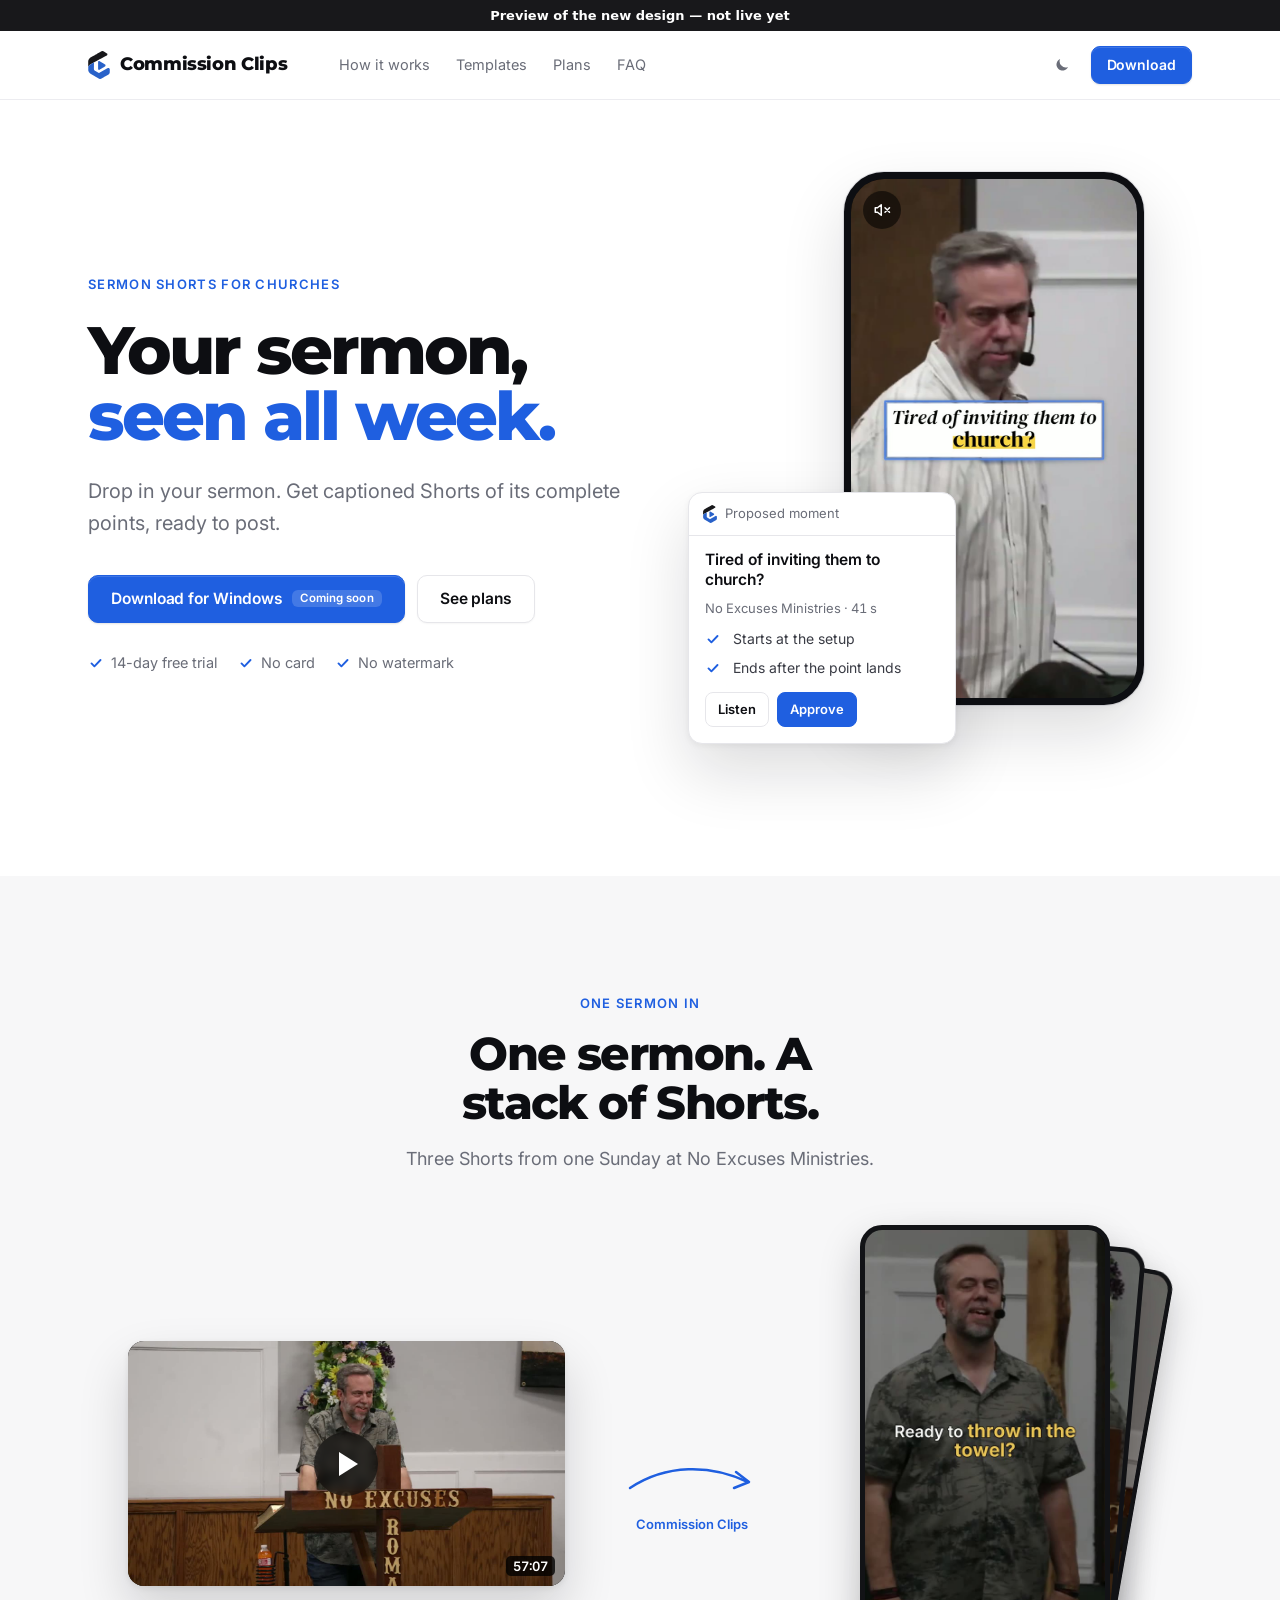
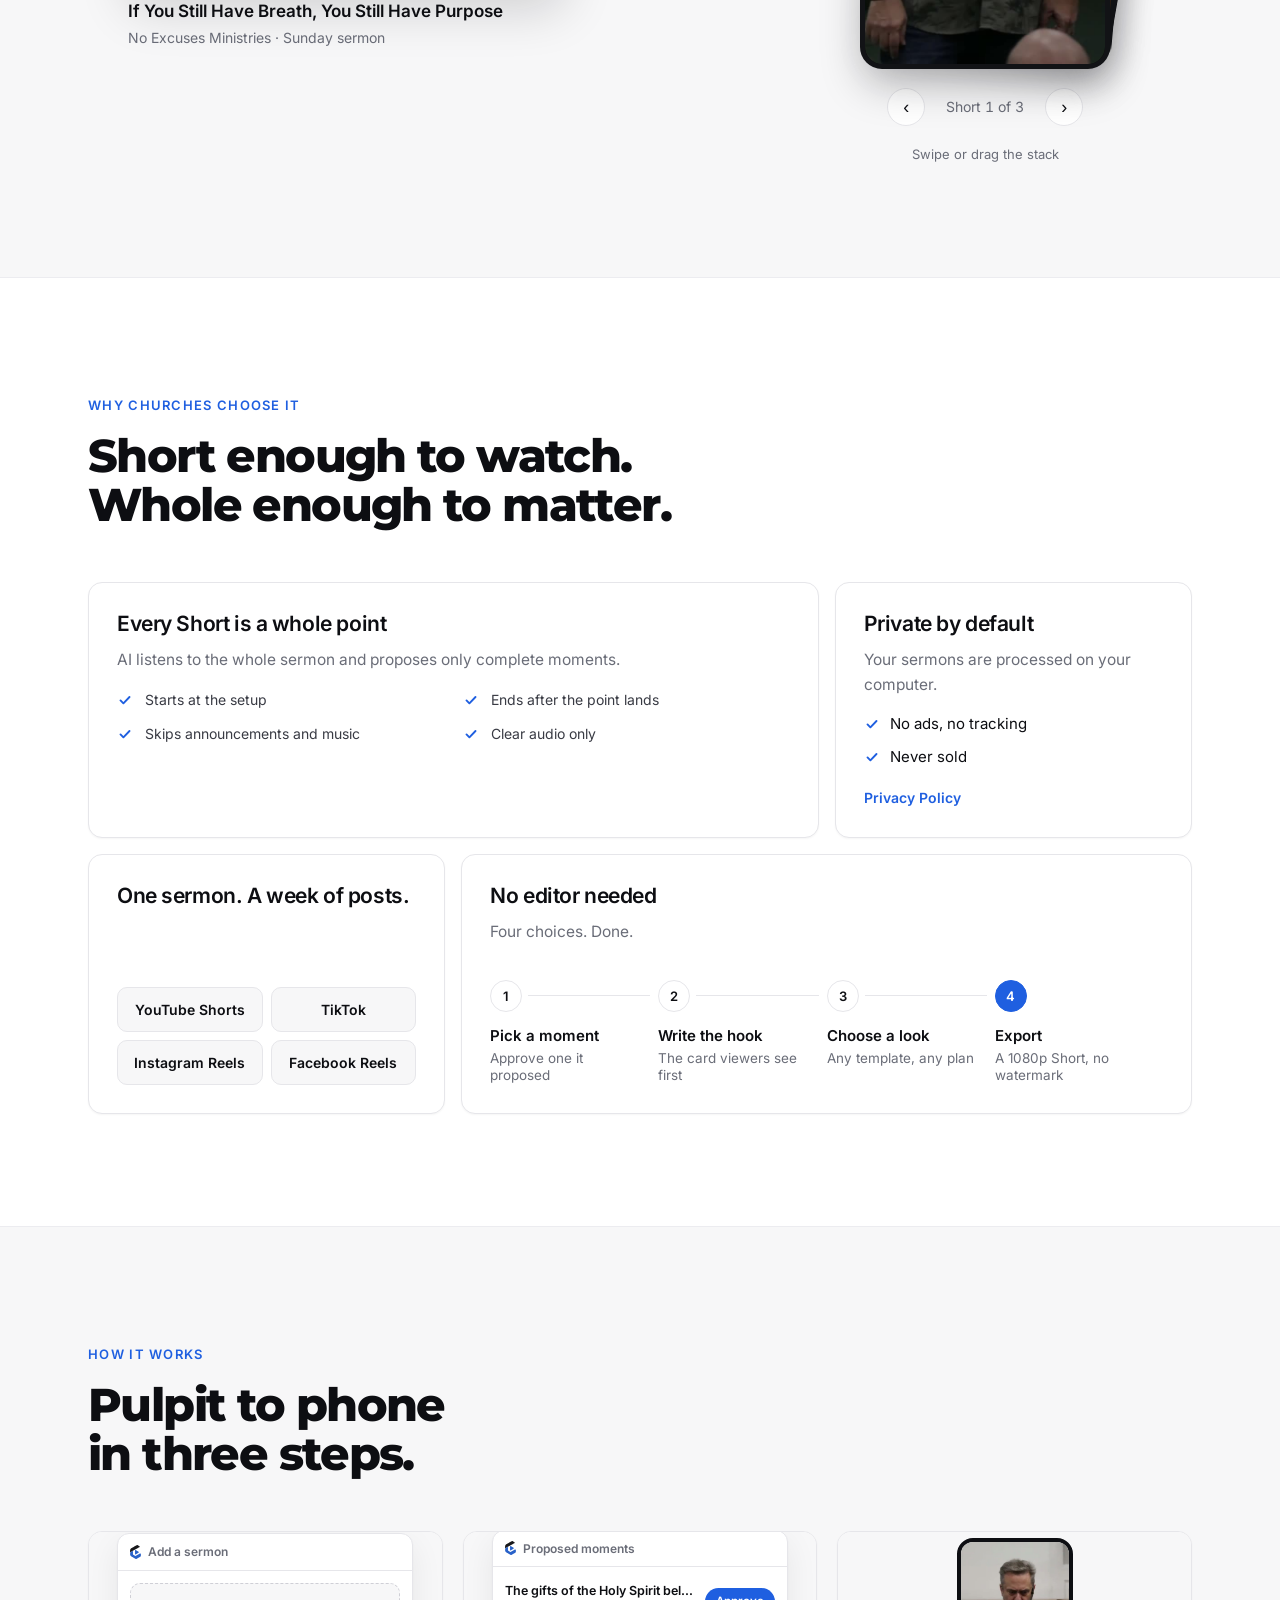
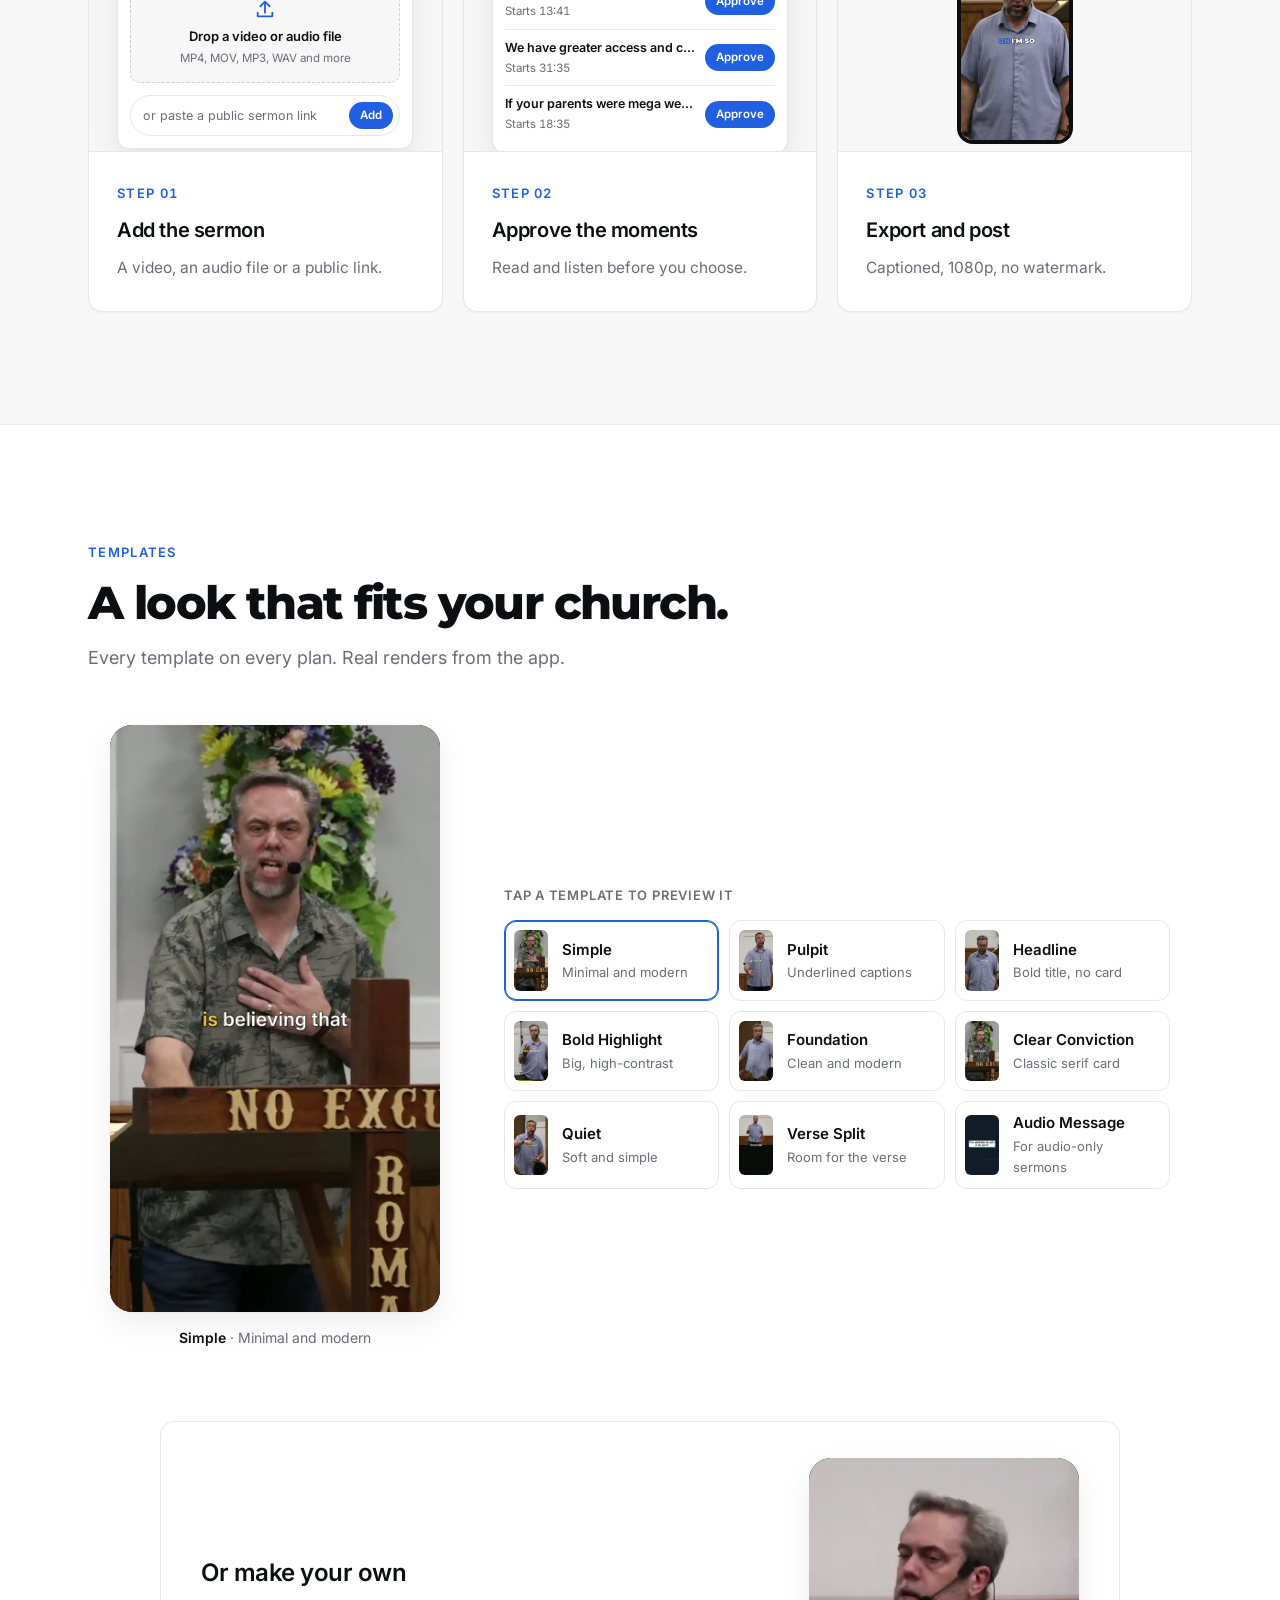
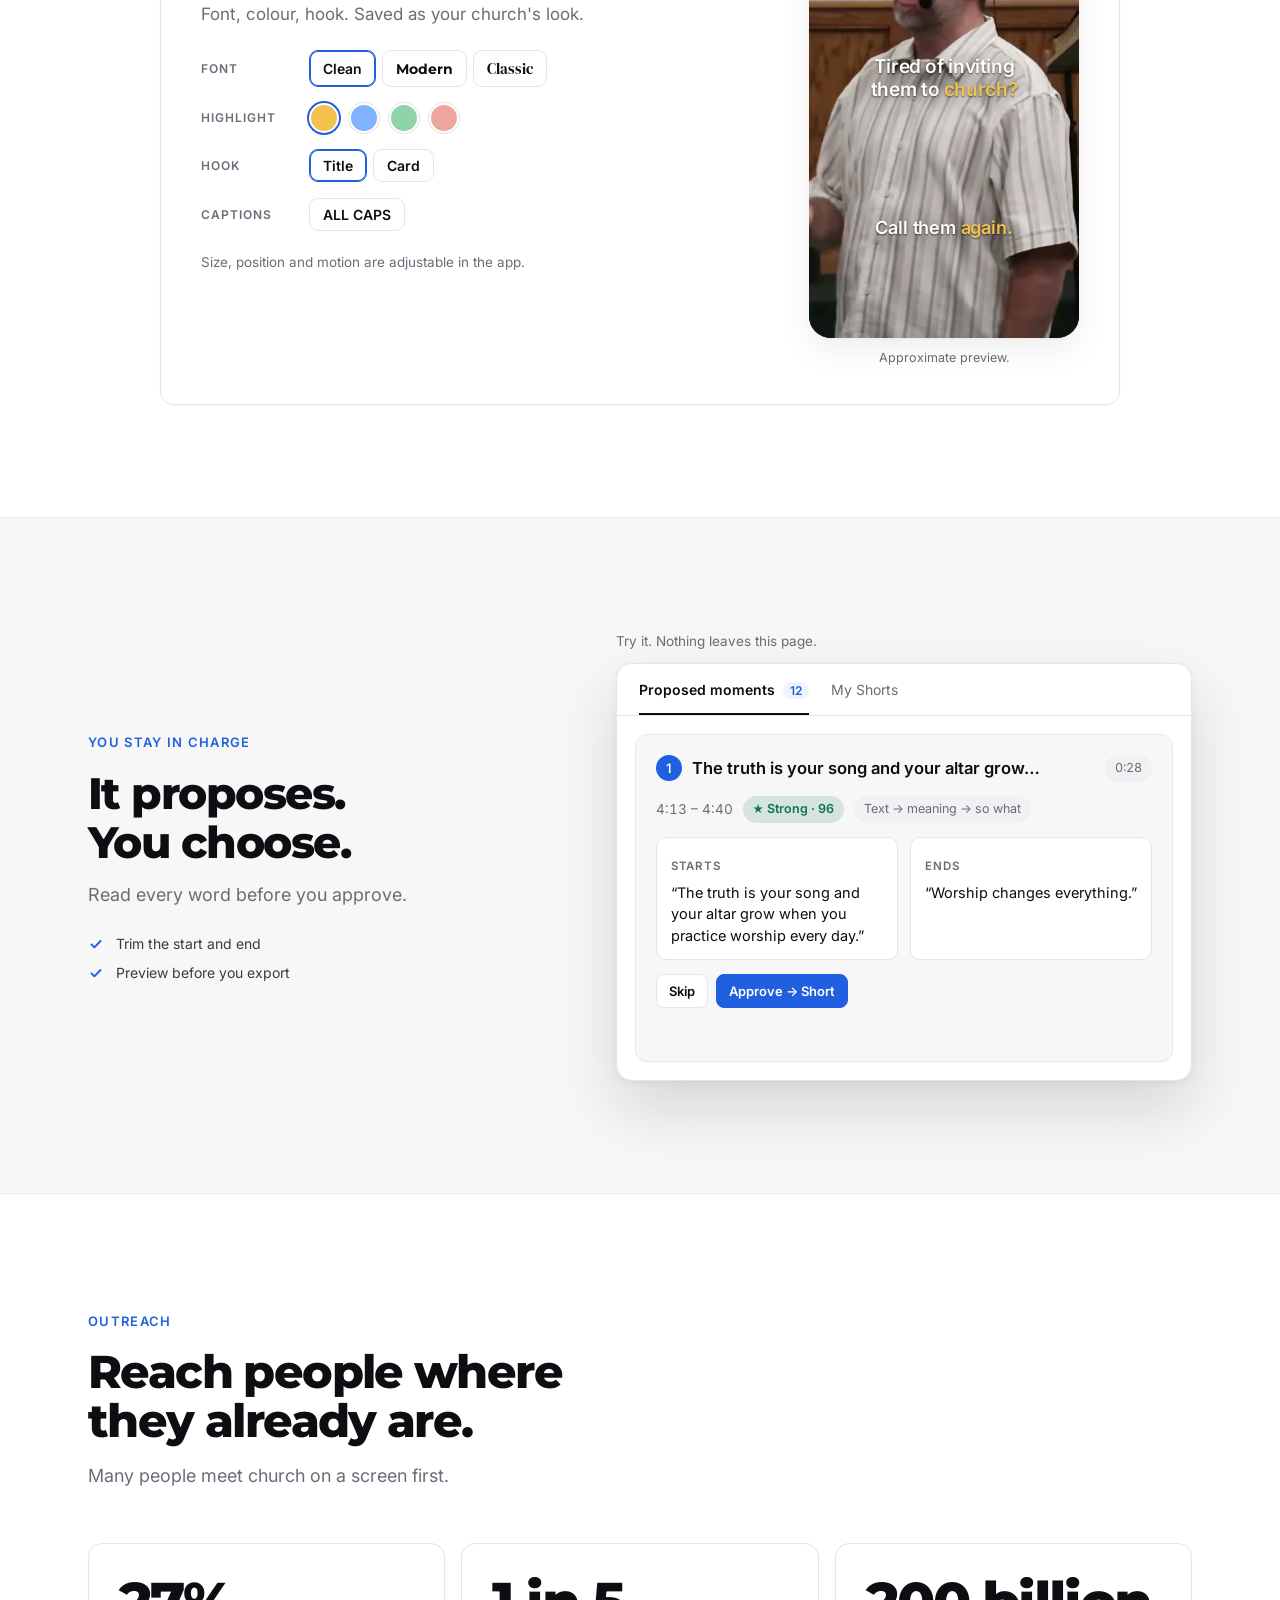
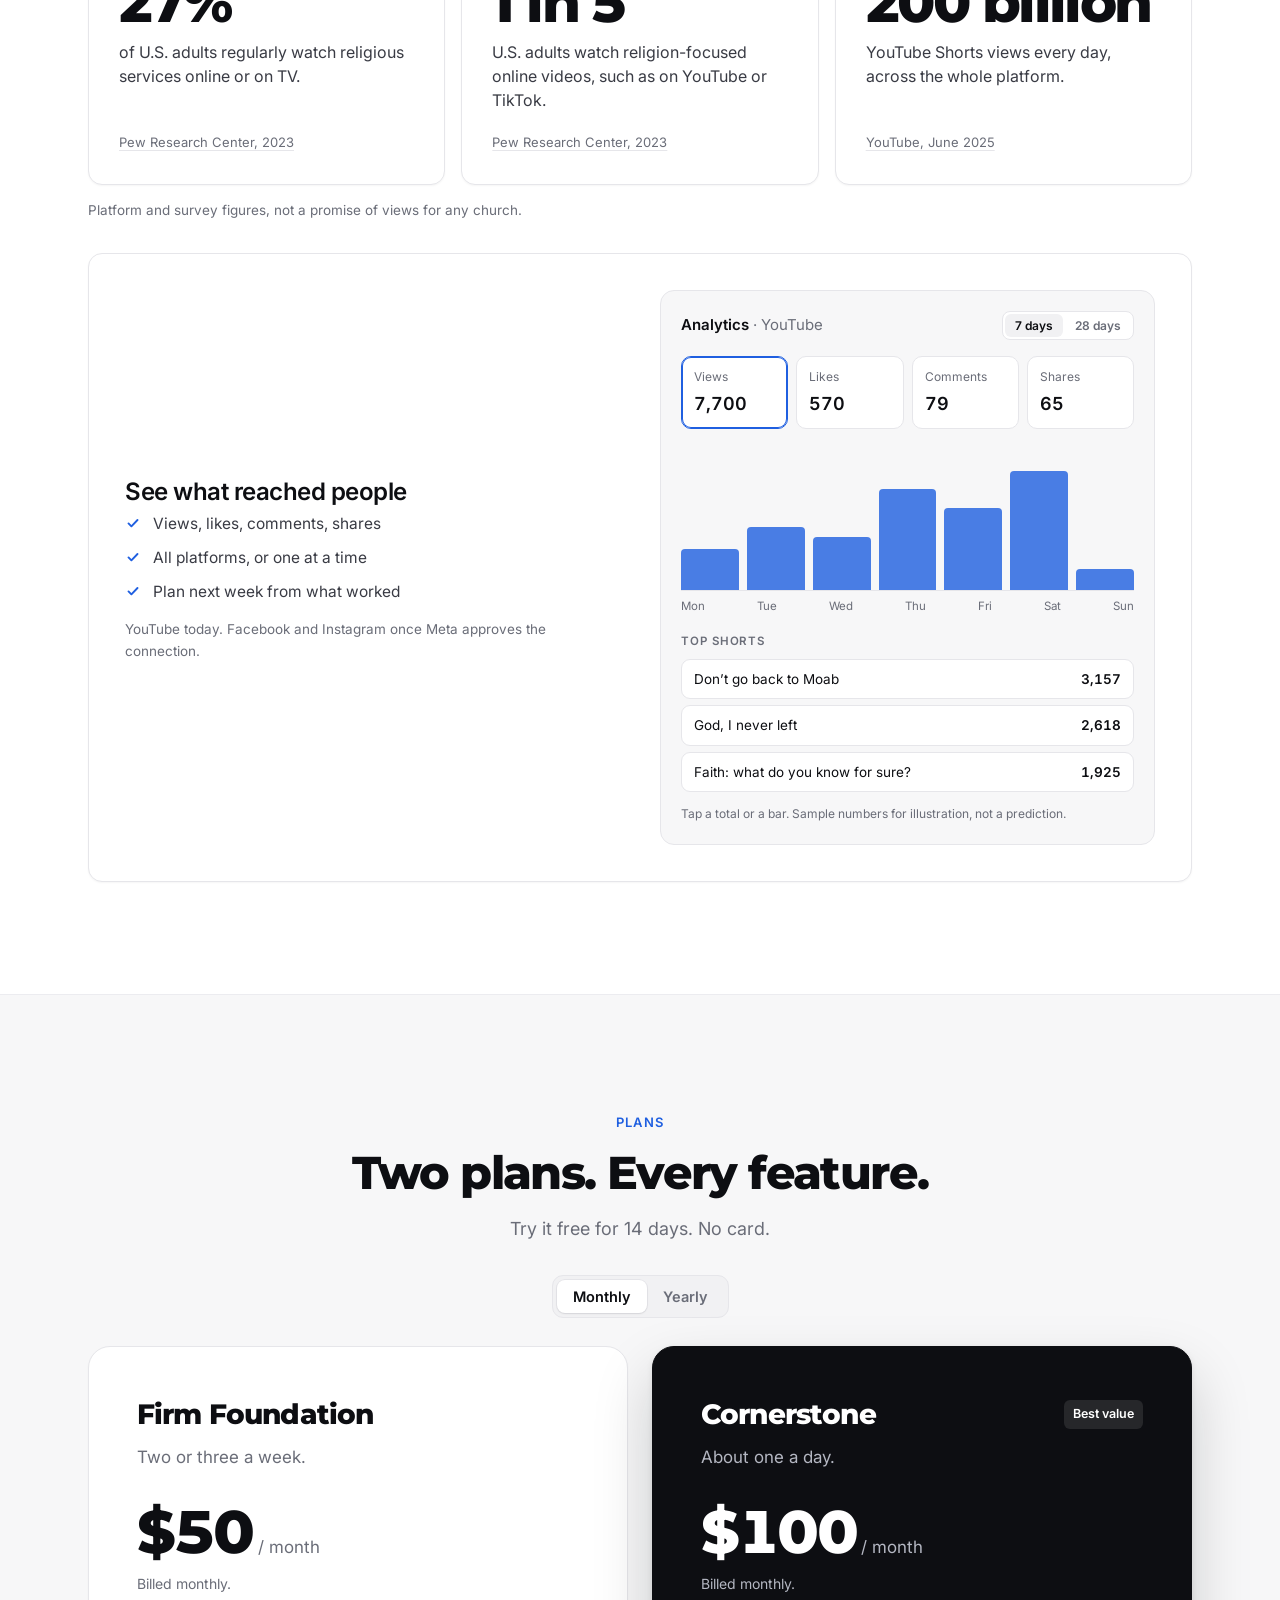
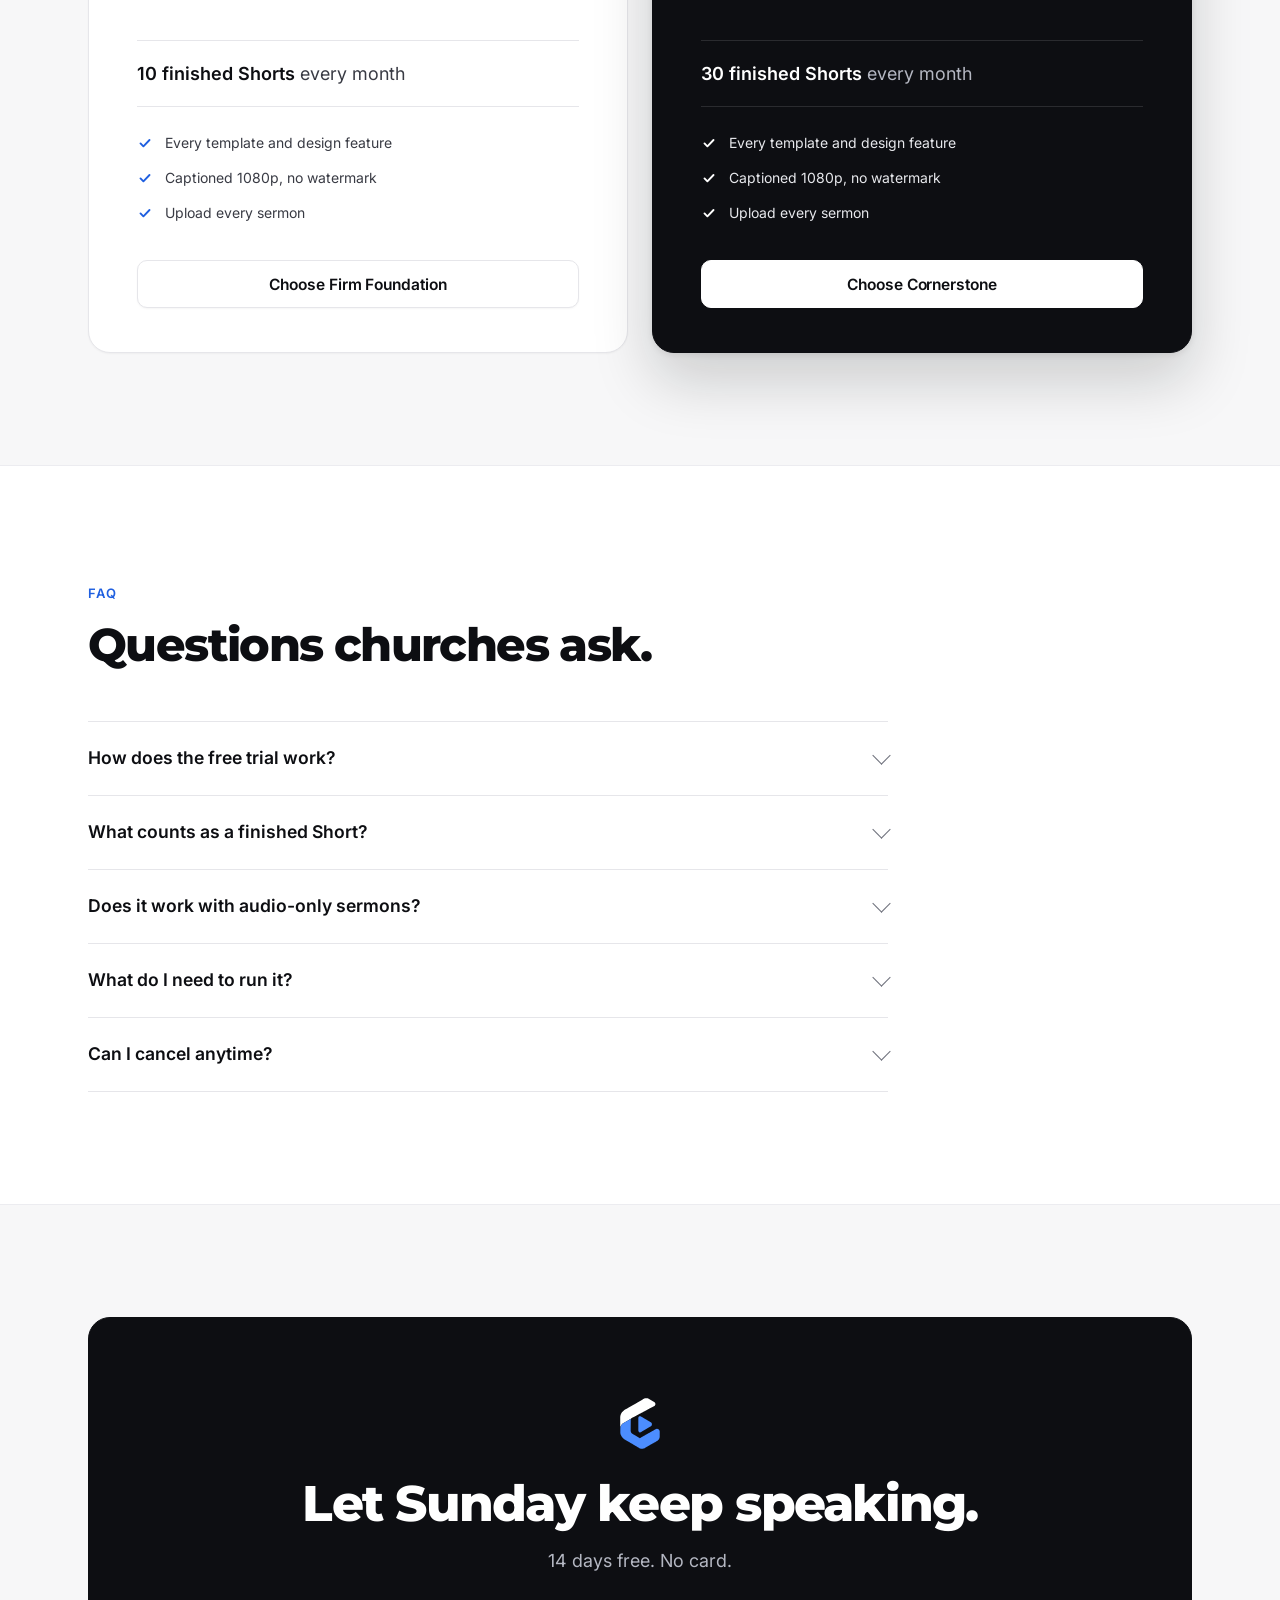
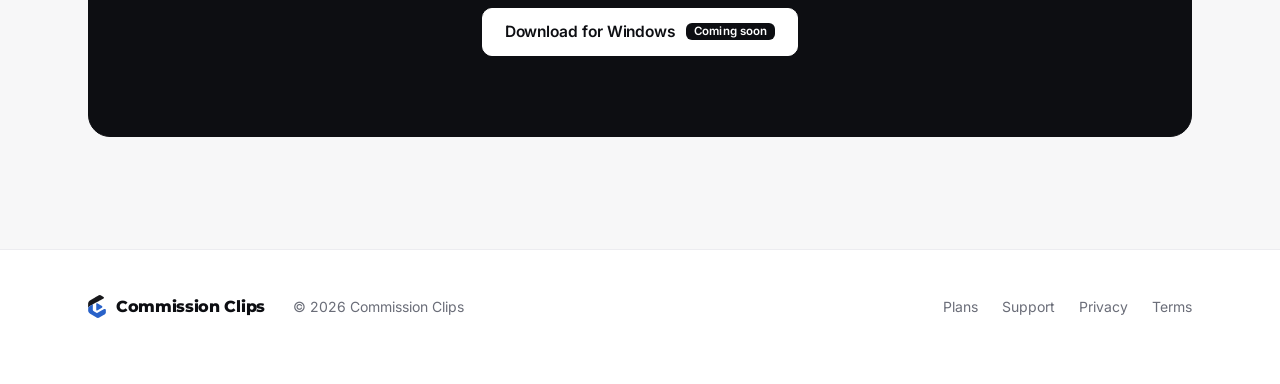
==== commit e9ca66c6: "Preview: yearly deal note beside the saving Co-Authored-By: Claude Opus 5.5 <noreply@anthropic.com>" ====
--- a/preview/index.html
+++ b/preview/index.html
@@ -10,7 +10,7 @@
 <meta name="twitter:card" content="summary_large_image">
 <meta name="theme-color" content="#f3f2ee" media="(prefers-color-scheme: light)"><meta name="theme-color" content="#0b0b0c" media="(prefers-color-scheme: dark)">
 <script src="theme.js"></script>
-<link rel="stylesheet" href="site.css?v=5">
+<link rel="stylesheet" href="site.css?v=7">
 <style>
 .hero { position: relative; overflow: hidden; padding: 72px 0 104px; }
 .hero .wrap { display: grid; grid-template-columns: 1.1fr .9fr; gap: 64px; align-items: center; }
@@ -527,7 +527,7 @@
 
 <section class="band" id="plans"><div class="wrap">
   <div class="head center"><span class="eyebrow">Plans</span><h2>Two plans. Every feature.</h2><p>Try it free for 14 days. No card.</p></div>
-  <div class="bill-row"><div class="billing-toggle" role="group" aria-label="Billing"><button type="button" data-int="monthly" aria-pressed="true">Monthly</button><button type="button" data-int="annual" aria-pressed="false">Yearly <span class="save">12 months for the price of 10</span></button></div></div>
+  <div class="bill-row"><div class="billing-toggle" role="group" aria-label="Billing"><button type="button" data-int="monthly" aria-pressed="true">Monthly</button><button type="button" data-int="annual" aria-pressed="false">Yearly</button></div></div>
   <div class="plans plans-teaser">
     <div class="card plan" data-plan="firm_foundation" data-grow=".95"><div class="plan-top"><h3>Firm Foundation</h3></div><p class="lead">Two or three a week.</p>
       <div class="price" data-price>$50<span> / month</span></div><p class="billing" data-billing>Billed monthly.</p>
@@ -719,7 +719,7 @@
         ? '<s class="was">' + money(p.m) + '</s><b class="now">' + money(perMonth) + "</b><span> / month</span>"
         : money(p.m) + "<span> / month</span>";
       card.querySelector("[data-billing]").innerHTML = yearly
-        ? '<b class="save-amt">Save ' + money(Math.round((p.m - perMonth) * 100) / 100) + " a month</b><i>" + money(p.y) + " billed yearly</i>"
+        ? '<b class="save-amt">Save ' + money(Math.round((p.m - perMonth) * 100) / 100) + " a month <span class=\"deal\">\u00b7 12 months for the price of 10</span></b><i>" + money(p.y) + " billed yearly</i>"
         : "Billed monthly.";
       if (animate) { card.classList.remove("flip"); void card.offsetWidth; card.classList.add("flip"); }
       const a = card.querySelector("a.btn"); a.href = "plans.html?plan=" + card.dataset.plan + "&interval=" + (yearly ? "annual" : "monthly");
--- a/preview/site.css
+++ b/preview/site.css
@@ -152,6 +152,8 @@
 .billing .save-amt { display: block; color: var(--save); font-weight: 700; }
 .plan.featured .billing .save-amt { color: #9db9ff; }
 .billing i { display: block; font-size: 13px; margin-top: 2px; }
+.billing .save-amt .deal { font-weight: 500; opacity: .85; white-space: nowrap; }
+@media (max-width: 560px) { .price { font-size: 44px; } }
 .plan.flip .price, .plan.flip .billing { animation: pflip .42s cubic-bezier(.2,.8,.2,1); }
 @keyframes pflip { from { opacity: 0; transform: translateY(8px); } to { opacity: 1; transform: none; } }
 .all-plans { text-align: center; margin-top: 22px; font-size: 14.5px; color: var(--muted); }
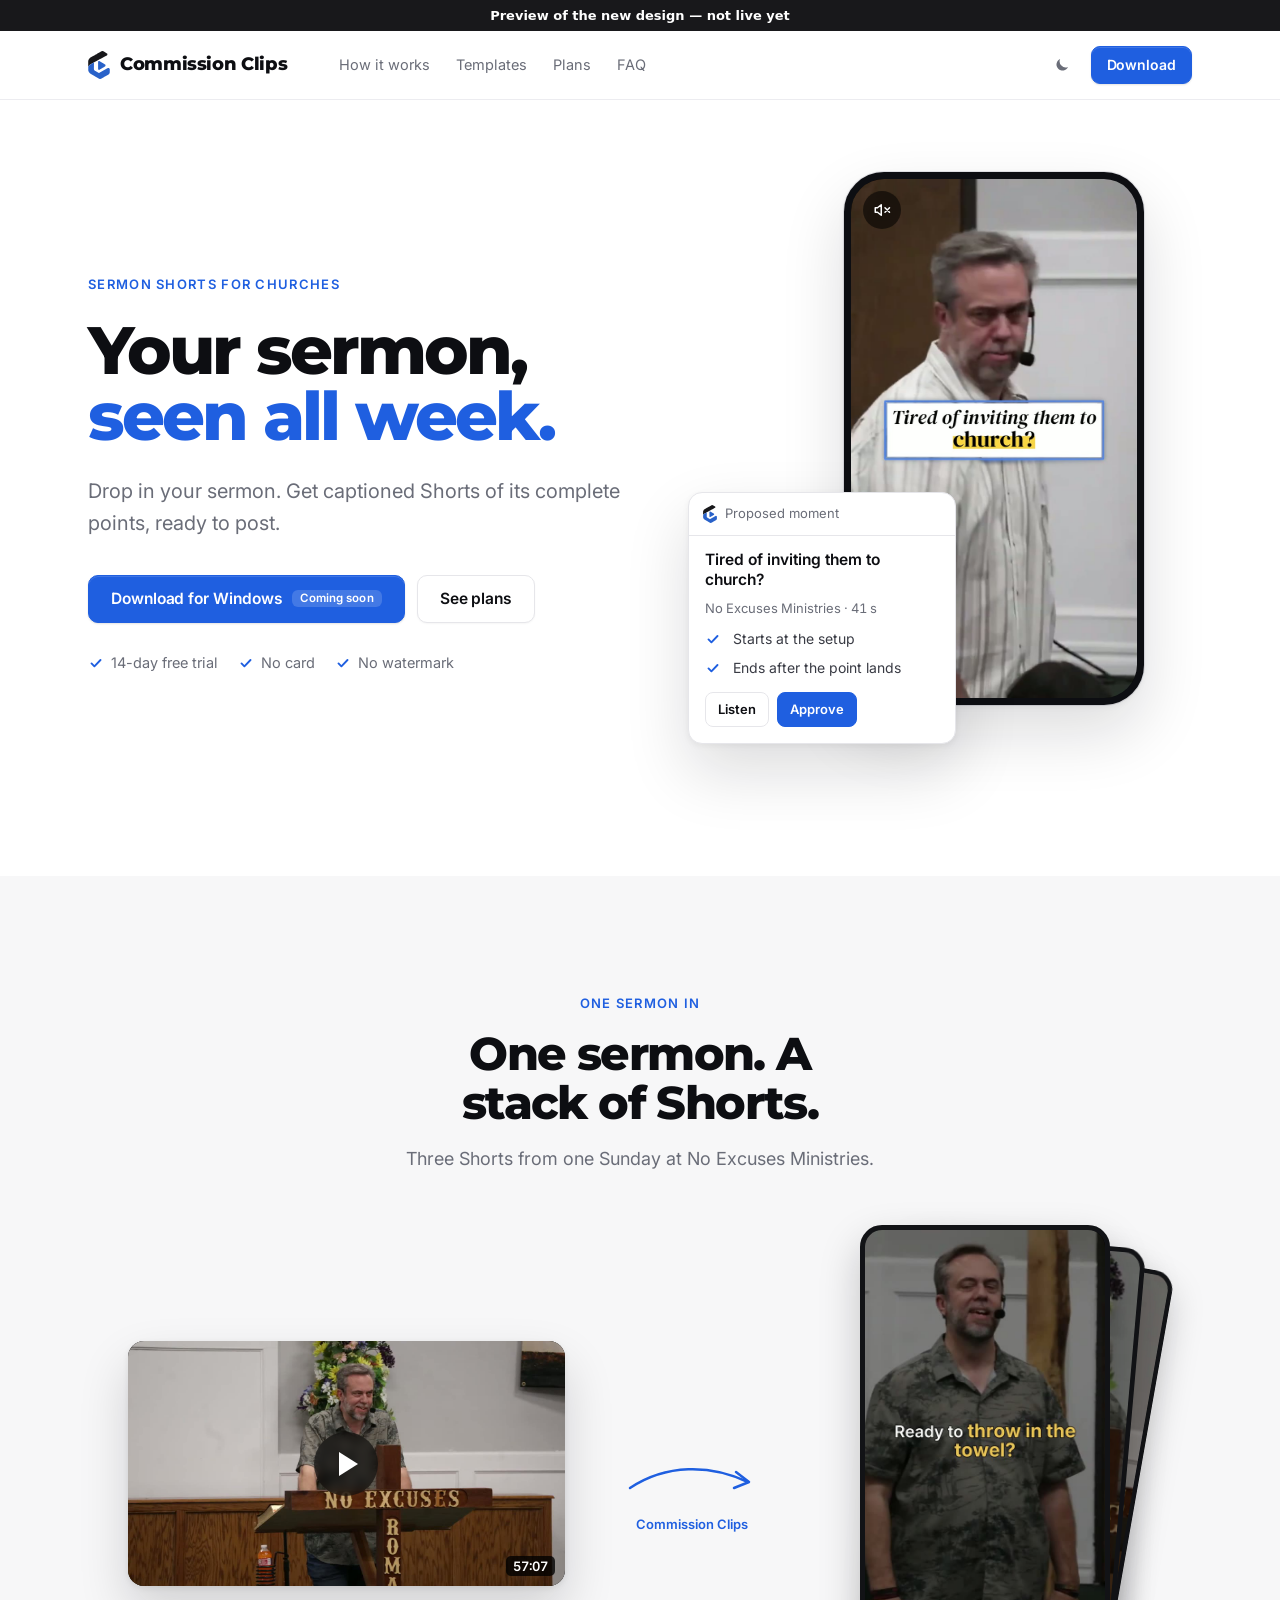
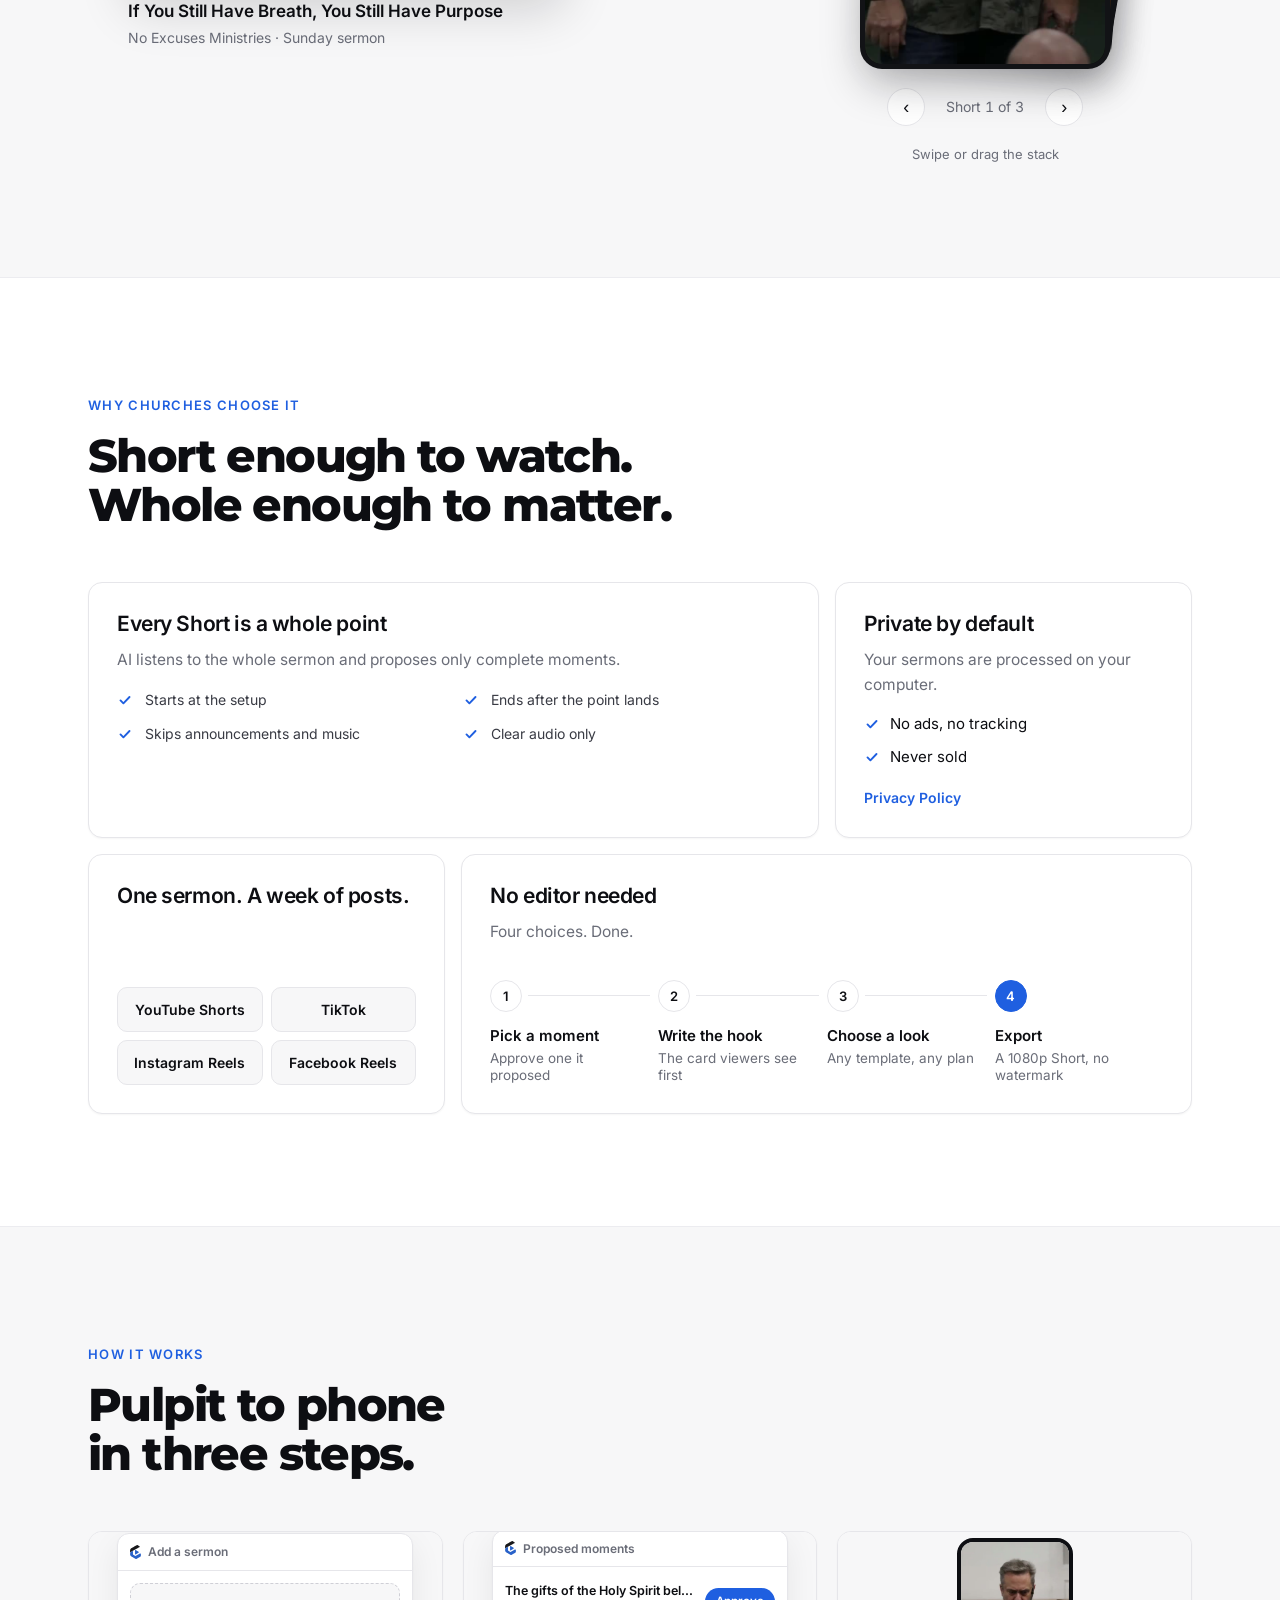
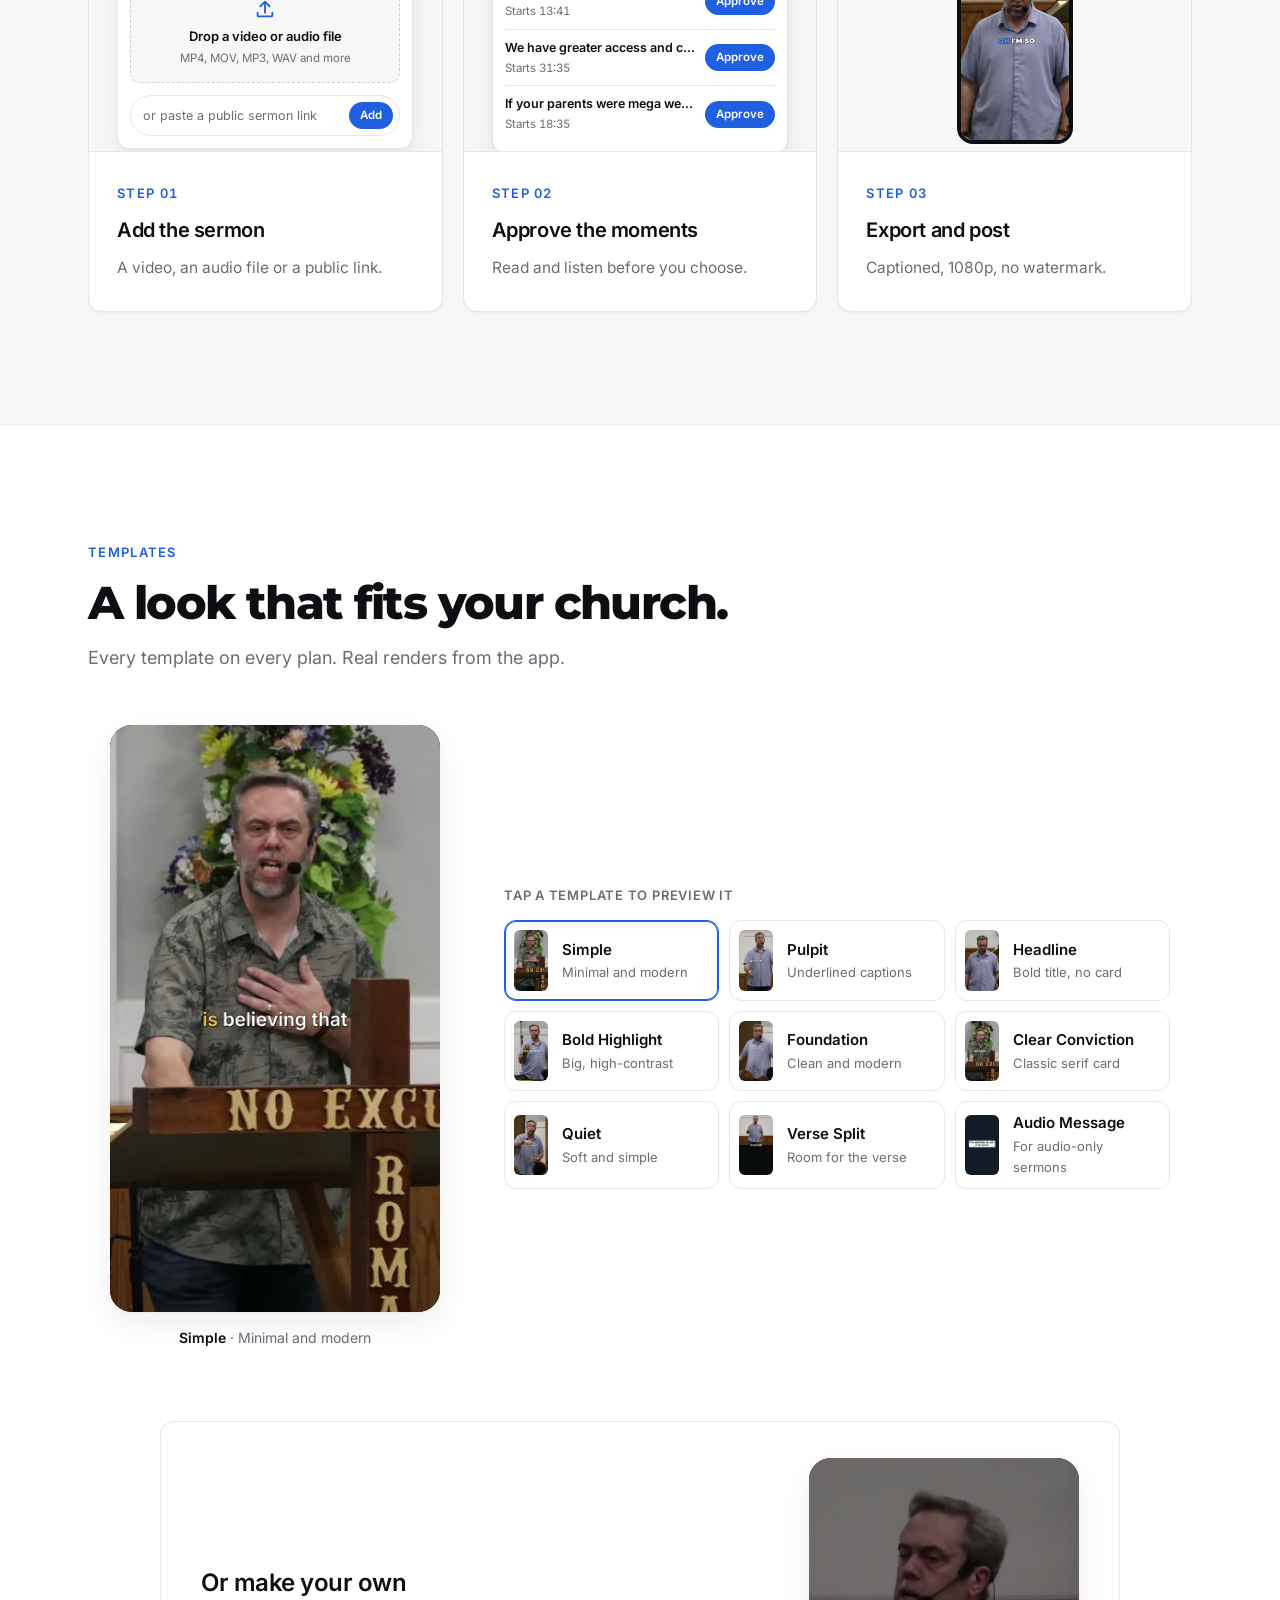
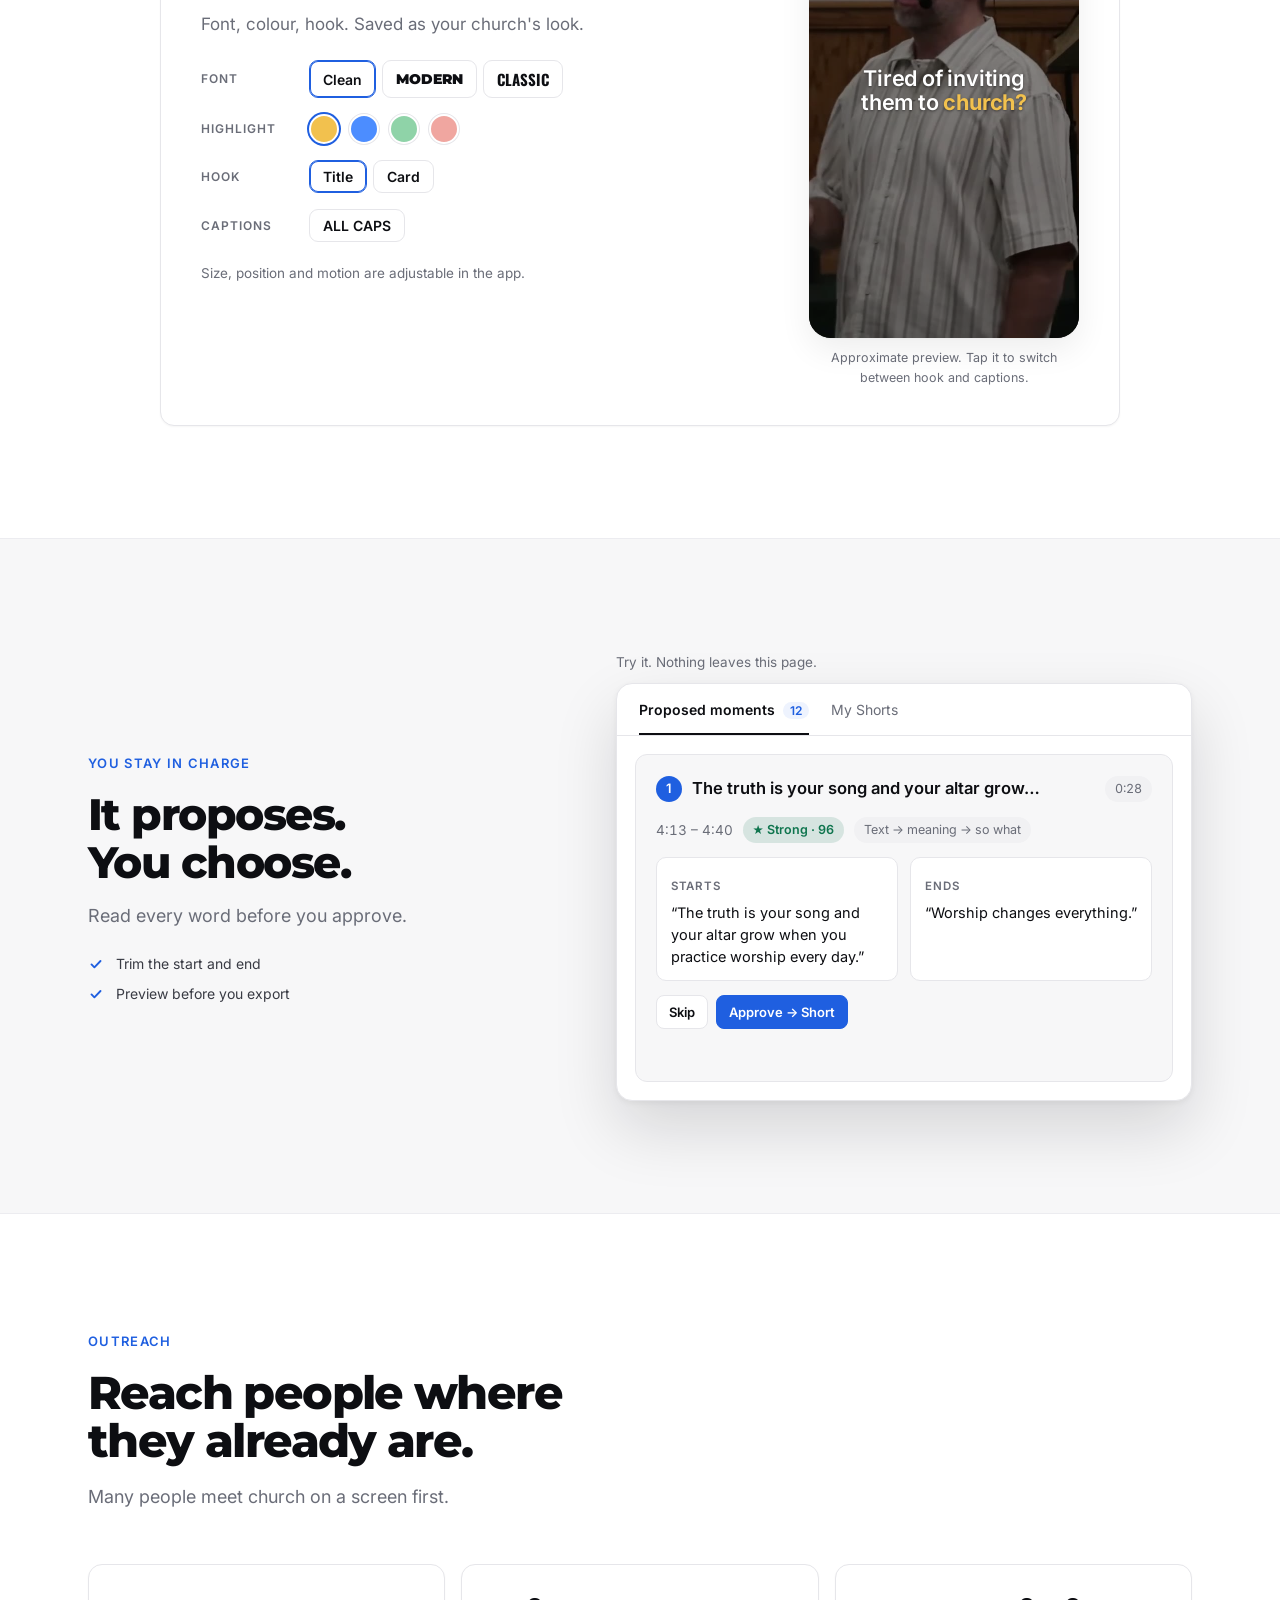
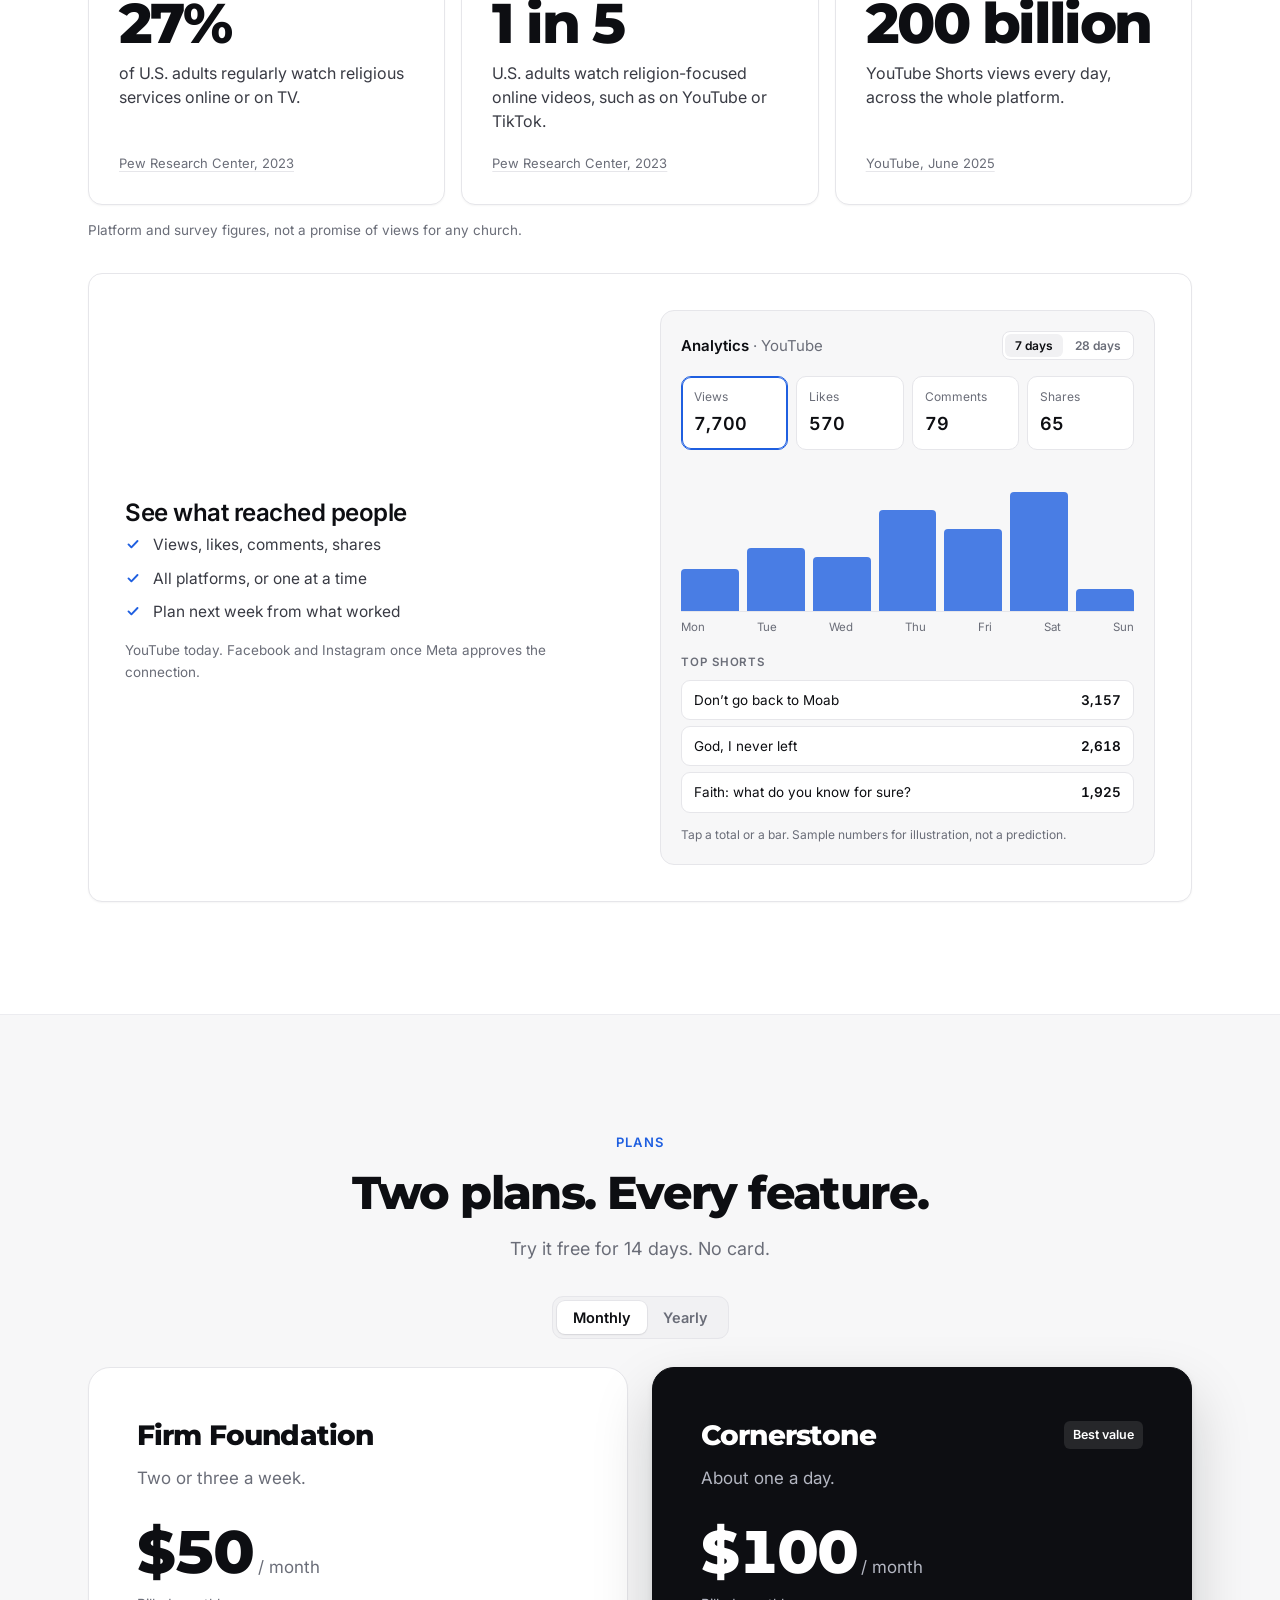
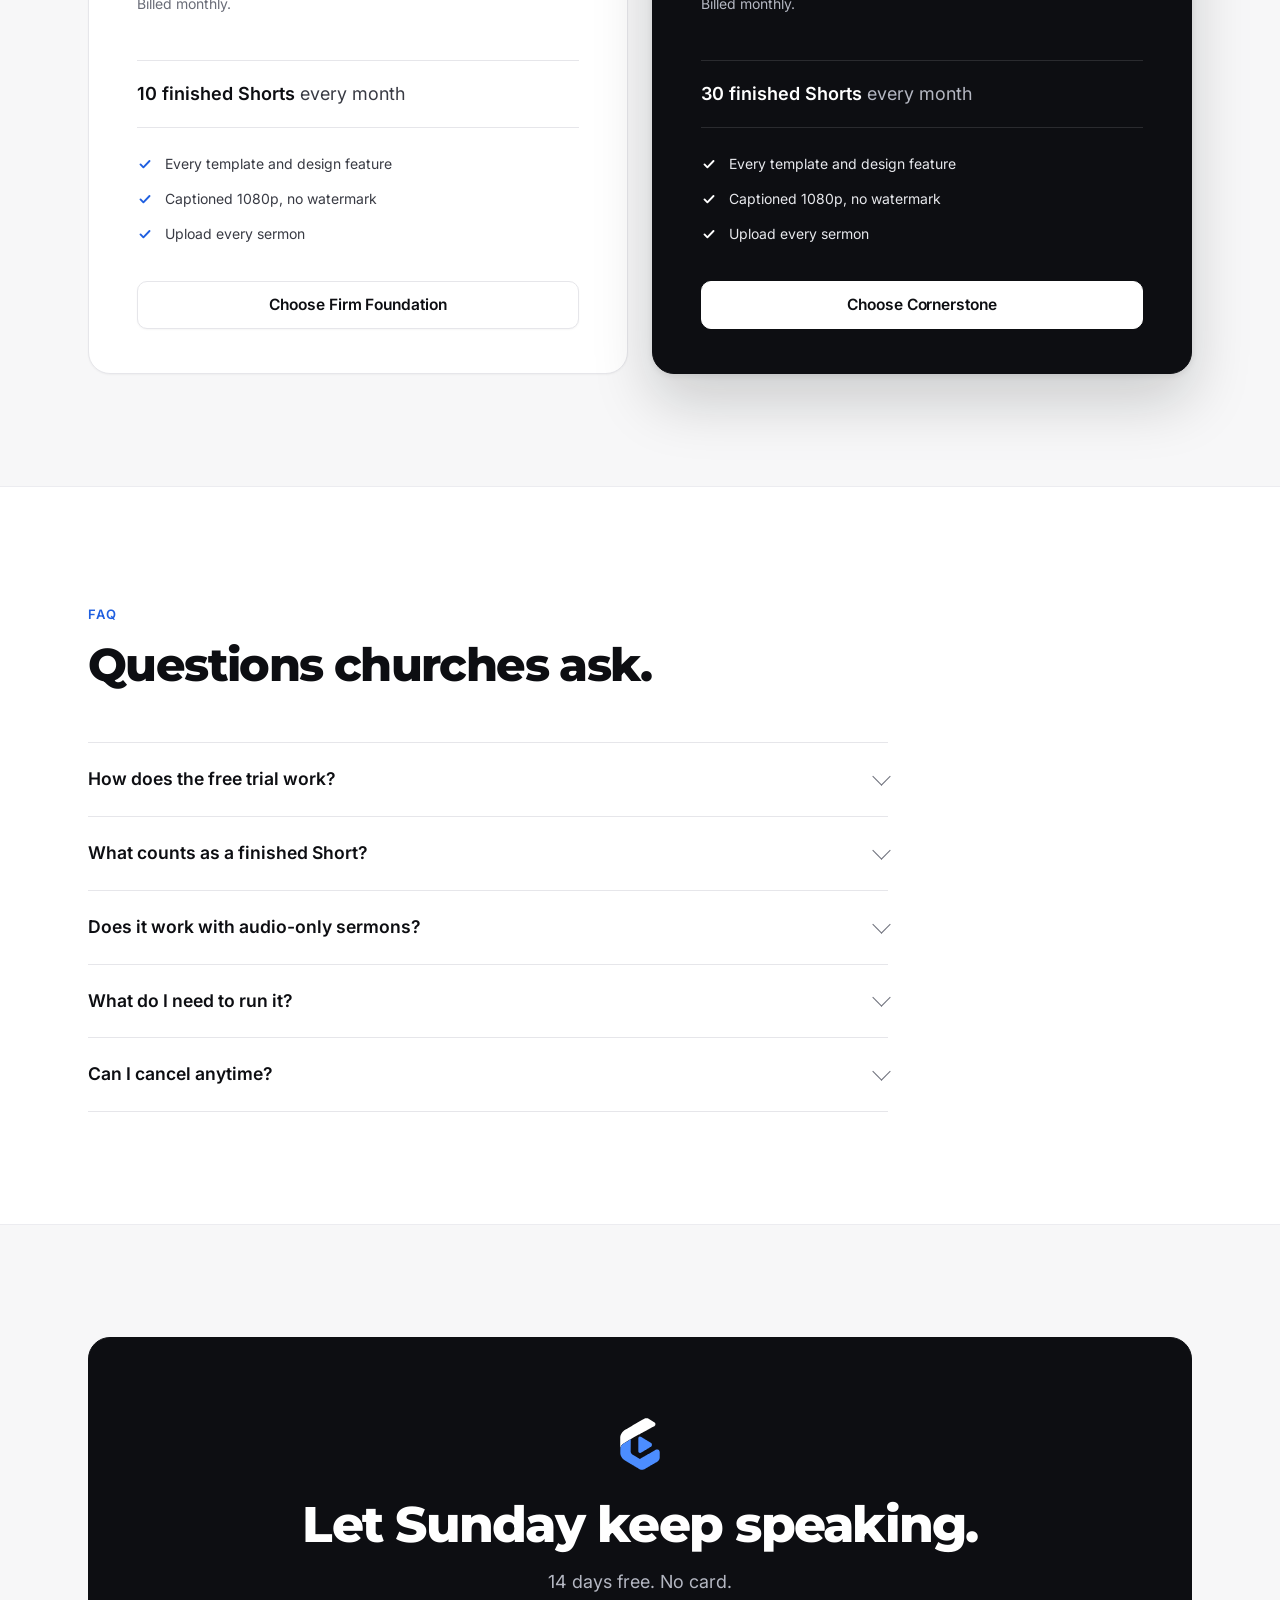
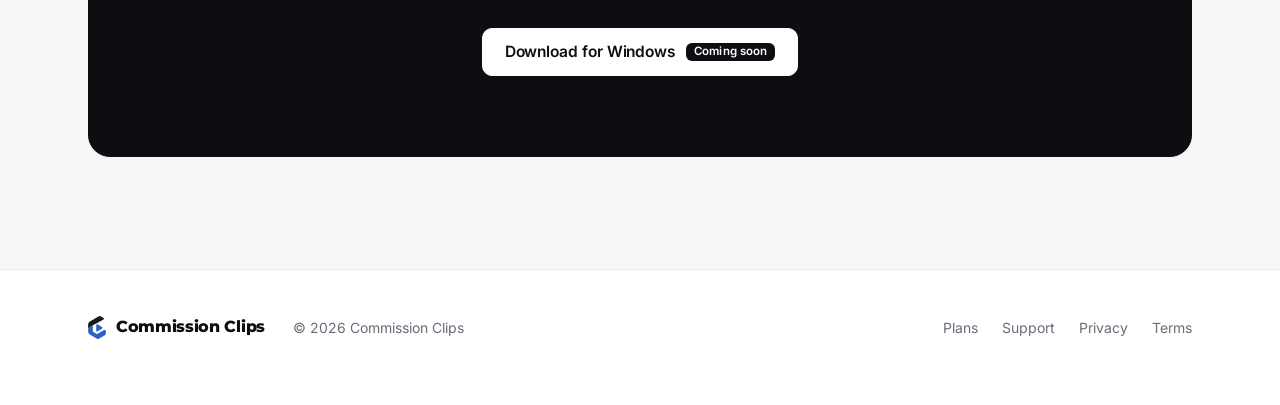
==== commit a3a52449: "Preview: build-your-own matches the preset templates Co-Authored-By: Claude Opus 5.5 <noreply@anthro" ====
--- a/preview/index.html
+++ b/preview/index.html
@@ -190,9 +190,12 @@
 .pk-opt b { display: block; font-size: 15px; font-weight: 600; }
 .pk-opt small { display: block; color: var(--muted); font-size: 13px; }
 .pk-note { margin-top: 18px; font-size: 14px; color: var(--muted); }
+/* Build-your-own: the same fonts, sizes and placement as the app's preset templates (assets/presets/*.json) */
+@font-face { font-family: "CC Inter"; src: url("fonts/Inter-SemiBold.woff2") format("woff2"); font-weight: 600; font-display: swap; }
 @font-face { font-family: "CC Inter"; src: url("fonts/Inter-Bold.woff2") format("woff2"); font-weight: 700; font-display: swap; }
-@font-face { font-family: "CC Montserrat"; src: url("fonts/Montserrat-Bold.woff2") format("woff2"); font-weight: 700; font-display: swap; }
 @font-face { font-family: "CC Montserrat"; src: url("fonts/Montserrat-ExtraBold.woff2") format("woff2"); font-weight: 800; font-display: swap; }
+@font-face { font-family: "CC Montserrat"; src: url("fonts/Montserrat-Black.woff2") format("woff2"); font-weight: 900; font-display: swap; }
+@font-face { font-family: "CC Oswald"; src: url("fonts/Oswald-Bold.woff2") format("woff2"); font-weight: 700; font-display: swap; }
 @font-face { font-family: "CC DM Serif"; src: url("fonts/DMSerifDisplay-Regular.woff2") format("woff2"); font-weight: 400; font-display: swap; }
 .builder { margin: 72px auto 0; max-width: 960px; display: grid; grid-template-columns: minmax(0, 1fr) minmax(0, 270px); gap: 56px; align-items: center; padding: 36px 40px; }
 .bd-copy h3 { font-size: 24px; letter-spacing: -.02em; }
@@ -204,34 +207,52 @@
 .bd-seg button, .bd-switch { font: 600 14px var(--font); color: var(--text); background: var(--panel); border: 1px solid var(--line); border-radius: 9px; padding: 7px 13px; cursor: pointer; }
 .bd-seg button:hover, .bd-switch:hover { border-color: color-mix(in srgb, var(--text) 28%, var(--line)); }
 .bd-seg button[aria-checked="true"], .bd-switch[aria-checked="true"] { border-color: var(--accent); box-shadow: inset 0 0 0 1px var(--accent); }
-.bd-seg [data-font="clean"] { font-family: "Inter", var(--font); font-weight: 600; }
-.bd-seg [data-font="modern"] { font-family: "CC Montserrat", var(--font); font-weight: 700; }
-.bd-seg [data-font="classic"] { font-family: "CC DM Serif", Georgia, serif; font-weight: 400; font-size: 15px; }
+/* Each font button is written in the caption font it picks */
+.bd-seg [data-font="clean"] { font-family: "CC Inter", var(--font); font-weight: 600; }
+.bd-seg [data-font="modern"] { font-family: "CC Montserrat", var(--font); font-weight: 900; }
+.bd-seg [data-font="classic"] { font-family: "CC Oswald", var(--font); font-weight: 700; font-size: 15px; }
 .bd-swatches { display: flex; gap: 10px; }
 .bd-swatches button { width: 30px; height: 30px; border-radius: 50%; border: 2px solid var(--panel); background: var(--c); box-shadow: 0 0 0 1px var(--line); cursor: pointer; padding: 0; }
 .bd-swatches button[aria-checked="true"] { box-shadow: 0 0 0 2px var(--accent); }
-.bd-seg button:focus-visible, .bd-swatches button:focus-visible, .bd-switch:focus-visible { outline: 3px solid var(--accent); outline-offset: 2px; }
+.bd-seg button:focus-visible, .bd-swatches button:focus-visible, .bd-switch:focus-visible, .bd-phone:focus-visible { outline: 3px solid var(--accent); outline-offset: 2px; }
 .bd-more { margin-top: 20px; font-size: 13.5px; color: var(--muted); }
-.bd-phone { --hl: #f2c14e; position: relative; aspect-ratio: 9 / 16; max-width: 100%; border-radius: 22px; overflow: hidden; background: #000; box-shadow: var(--shadow); }
-.bd-phone img { position: absolute; inset: 0; width: 100%; height: 100%; object-fit: cover; }
-.bd-hook { position: absolute; left: 9%; right: 9%; top: 41%; text-align: center; text-wrap: balance; color: #fff;
-  font-size: 19px; line-height: 1.22; letter-spacing: -.02em; text-shadow: 0 1px 2px rgba(0,0,0,.55), 0 2px 22px rgba(0,0,0,.6); }
+/* The phone is 1080 px wide in the app, so 1cqw = 10.8 app px */
+.bd-phone { --hl: #f2c14e; position: relative; aspect-ratio: 9 / 16; max-width: 100%; border-radius: 22px; overflow: hidden; background: #000;
+  box-shadow: var(--shadow); container-type: inline-size; cursor: pointer; }
+.bd-phone img { position: absolute; inset: 0; width: 100%; height: 100%; object-fit: cover; transition: filter .3s; }
+/* Title hooks dim the video (title_dim .55); while a hook is on screen the captions are hidden, as in a render */
+.bd-phone[data-phase="hook"][data-card="title"] img { filter: brightness(.55); }
+.bd-hook, .bd-cap { transition: opacity .25s; }
+.bd-phone[data-phase="hook"] .bd-cap, .bd-phone[data-phase="cap"] .bd-hook { opacity: 0; }
+.bd-hook { position: absolute; left: 8%; right: 8%; top: 48.4%; translate: 0 -50%; margin: 0; text-align: center; text-wrap: balance; color: #fff;
+  font-size: 8cqw; line-height: 1.12; text-shadow: 0 .3cqw .9cqw rgba(0,0,0,.45); }
 .bd-hook em { font-style: normal; color: var(--hl); }
-.bd-phone[data-card="card"] .bd-hook { left: 10%; right: 10%; padding: 12px 16px; border-radius: 14px; background: rgba(255,255,255,.96); color: #121214;
-  font-size: 16px; text-shadow: none; box-shadow: 0 4px 16px rgba(0,0,0,.14); }
-.bd-phone[data-card="card"] .bd-hook em { color: inherit; text-decoration: underline; text-decoration-color: var(--hl);
-  text-decoration-thickness: .16em; text-underline-offset: .14em; text-decoration-skip-ink: none; }
-.bd-cap { position: absolute; left: 0; right: 0; top: 75%; text-align: center; font-size: 18px; line-height: 1.1; color: #fff; white-space: nowrap;
-  letter-spacing: -.01em; text-shadow: 0 1px 2px rgba(0,0,0,.6), 0 2px 18px rgba(0,0,0,.5); }
-.bd-cap mark { background: none; color: var(--hl); }
-.bd-phone[data-caps="1"] .bd-cap { text-transform: uppercase; letter-spacing: .02em; font-size: 17px; }
-.bd-phone[data-font="clean"] .bd-hook, .bd-phone[data-font="clean"] .bd-cap, .bd-phone[data-font="classic"] .bd-cap { font-family: "Inter", var(--font); font-weight: 600; }
-.bd-phone[data-font="modern"] .bd-hook, .bd-phone[data-font="modern"] .bd-cap { font-family: "CC Montserrat", var(--font); font-weight: 700; }
-.bd-phone[data-font="classic"] .bd-hook { font-family: "CC DM Serif", Georgia, serif; font-weight: 400; font-size: 22px; letter-spacing: -.005em; }
-.bd-phone[data-font="classic"][data-card="card"] .bd-hook { font-size: 18px; }
+/* Card hooks: a white box with square corners, black text, the key word marked in the highlight colour */
+.bd-phone[data-card="card"] .bd-hook { left: 50%; right: auto; translate: -50% -50%; width: max-content; min-width: 65%; max-width: 84%;
+  padding: 1.5cqw 2.8cqw 2.6cqw; background: #fff; color: #000; font-size: 6.7cqw; line-height: 1.17; text-shadow: none; }
+.bd-phone[data-card="card"] .bd-hook em { color: inherit; background: var(--hl); padding: 0 .12em; box-decoration-break: clone; -webkit-box-decoration-break: clone; }
+/* Captions: one line, three words at most, at the middle of the frame, black outline + hard shadow, the spoken word in the highlight colour */
+.bd-cap { position: absolute; left: 0; right: 0; top: 50%; translate: 0 -50%; margin: 0; text-align: center; white-space: nowrap; color: #fff;
+  font-size: 5.75cqw; line-height: 1; --o: .19cqw; --oc: rgba(0,0,0,.6); --sc: rgba(0,0,0,.4);
+  text-shadow: calc(-1 * var(--o)) calc(-1 * var(--o)) 0 var(--oc), var(--o) calc(-1 * var(--o)) 0 var(--oc), calc(-1 * var(--o)) var(--o) 0 var(--oc),
+    var(--o) var(--o) 0 var(--oc), 0 var(--o) 0 var(--oc), 0 calc(-1 * var(--o)) 0 var(--oc), var(--o) 0 0 var(--oc), calc(-1 * var(--o)) 0 0 var(--oc),
+    var(--o) calc(2 * var(--o)) 0 var(--sc); }
+.bd-cap span.on { color: var(--hl); }
+.bd-phone[data-caps="1"] .bd-cap { text-transform: uppercase; }
+/* Clean = Simple (Inter SemiBold) · Modern = Headline / Bold Highlight (Montserrat Black) · Classic = Clear Conviction (Oswald, DM Serif hook) */
+.bd-phone[data-font="clean"] .bd-cap { font-family: "CC Inter", var(--font); font-weight: 600; }
+.bd-phone[data-font="clean"] .bd-hook { font-family: "CC Inter", var(--font); font-weight: 600; letter-spacing: -.01em; }
+.bd-phone[data-font="clean"] .bd-hook em { font-weight: 700; }
+.bd-phone[data-font="modern"] .bd-cap { font-family: "CC Montserrat", var(--font); font-weight: 900; }
+.bd-phone[data-font="modern"] .bd-hook { font-family: "CC Montserrat", var(--font); font-weight: 800; }
+.bd-phone[data-font="modern"] .bd-hook em { font-weight: 900; }
+.bd-phone[data-font="classic"] .bd-cap { font-family: "CC Oswald", var(--font); font-weight: 700; }
+.bd-phone[data-font="classic"] .bd-hook { font-family: "CC DM Serif", Georgia, serif; font-weight: 400; }
+.bd-phone[data-font="modern"] .bd-cap, .bd-phone[data-font="classic"] .bd-cap { font-size: 6.1cqw; --o: .28cqw; --oc: rgba(0,0,0,.9); --sc: rgba(0,0,0,.35); }
 .bd-note { margin-top: 10px; text-align: center; font-size: 12.5px; color: var(--muted); }
 @media (max-width: 820px) { .builder { grid-template-columns: minmax(0, 1fr); gap: 28px; padding: 24px 20px; margin-top: 48px; }
-  .bd-stage { width: min(200px, 56vw); margin: 0 auto; grid-row: 1; } .bd-ctl { grid-template-columns: 84px minmax(0, 1fr); } }
+  .bd-stage { width: min(220px, 60vw); margin: 0 auto; grid-row: 1; } .bd-ctl { grid-template-columns: minmax(0, 1fr); gap: 8px; } }
+@media (prefers-reduced-motion: reduce) { .bd-hook, .bd-cap, .bd-phone img { transition: none; } }
 .choose { display: grid; grid-template-columns: .9fr 1.1fr; gap: 56px; align-items: center; }
 .choose h2 { font-size: clamp(30px, 3.6vw, 44px); line-height: 1.1; margin: 14px 0 14px; }
 .review { position: relative; }
@@ -437,9 +458,9 @@
       <p class="muted">Font, colour, hook. Saved as your church's look.</p>
       <div class="bd-ctls" id="builder">
         <div class="bd-ctl"><span class="bd-label" id="bd-font-l">Font</span><div class="bd-seg" role="radiogroup" aria-labelledby="bd-font-l">
-          <button type="button" role="radio" aria-checked="true" data-font="clean">Clean</button><button type="button" role="radio" aria-checked="false" data-font="modern">Modern</button><button type="button" role="radio" aria-checked="false" data-font="classic">Classic</button></div></div>
+          <button type="button" role="radio" aria-checked="true" data-font="clean">Clean</button><button type="button" role="radio" aria-checked="false" data-font="modern">MODERN</button><button type="button" role="radio" aria-checked="false" data-font="classic">CLASSIC</button></div></div>
         <div class="bd-ctl"><span class="bd-label" id="bd-hl-l">Highlight</span><div class="bd-swatches" role="radiogroup" aria-labelledby="bd-hl-l">
-          <button type="button" role="radio" aria-checked="true" aria-label="Gold" data-hl="#f2c14e" style="--c:#f2c14e"></button><button type="button" role="radio" aria-checked="false" aria-label="Sky" data-hl="#7fb2ff" style="--c:#7fb2ff"></button><button type="button" role="radio" aria-checked="false" aria-label="Sage" data-hl="#8fd3a8" style="--c:#8fd3a8"></button><button type="button" role="radio" aria-checked="false" aria-label="Rose" data-hl="#f0a6a0" style="--c:#f0a6a0"></button></div></div>
+          <button type="button" role="radio" aria-checked="true" aria-label="Gold" data-hl="#f2c14e" style="--c:#f2c14e"></button><button type="button" role="radio" aria-checked="false" aria-label="Blue" data-hl="#4c8dff" style="--c:#4c8dff"></button><button type="button" role="radio" aria-checked="false" aria-label="Sage" data-hl="#8fd3a8" style="--c:#8fd3a8"></button><button type="button" role="radio" aria-checked="false" aria-label="Rose" data-hl="#f0a6a0" style="--c:#f0a6a0"></button></div></div>
         <div class="bd-ctl"><span class="bd-label" id="bd-card-l">Hook</span><div class="bd-seg" role="radiogroup" aria-labelledby="bd-card-l">
           <button type="button" role="radio" aria-checked="true" data-card="title">Title</button><button type="button" role="radio" aria-checked="false" data-card="card">Card</button></div></div>
         <div class="bd-ctl"><span class="bd-label">Captions</span><div><button type="button" class="bd-switch" role="switch" aria-checked="false" id="bd-caps">ALL CAPS</button></div></div>
@@ -447,12 +468,13 @@
       <p class="bd-more">Size, position and motion are adjustable in the app.</p>
     </div>
     <div class="bd-stage">
-      <div class="bd-phone" id="bd-phone" data-font="clean" data-card="title" data-caps="0" role="img" aria-label="Preview of your template">
+      <div class="bd-phone" id="bd-phone" data-font="clean" data-card="title" data-caps="0" data-phase="hook" role="button" tabindex="0"
+        aria-label="Preview of your template. Switch between the hook and the captions.">
         <img src="img/builder-bg.jpg?v=2" alt="" loading="lazy">
-        <div class="bd-hook">Tired of inviting them to <em>church?</em></div>
-        <p class="bd-cap">Call them <mark>again.</mark></p>
+        <p class="bd-hook">Tired of inviting them to <em>church?</em></p>
+        <p class="bd-cap"><span>Call</span> <span>them</span> <span>again.</span></p>
       </div>
-      <p class="bd-note">Approximate preview.</p>
+      <p class="bd-note">Approximate preview. Tap it to switch between hook and captions.</p>
     </div>
   </div>
 </div></section>
@@ -672,18 +694,34 @@
     bars.style.setProperty("--grow", e.toFixed(3));
     panel.querySelectorAll("b[data-total]").forEach(b => { b.textContent = fmt(Math.round(+b.dataset.total * e)); }); };
 })();
-// Build-your-own: a few real template options from the app, previewed on a still frame. Nothing is saved.
+// Build-your-own: the app's own template fonts and placement, previewed on a still frame. Nothing is saved.
+// Like a render, the hook shows first with captions hidden, then the captions play one word at a time.
 (() => {
   const b = document.getElementById("builder"), ph = document.getElementById("bd-phone"); if (!b) return;
+  const words = [...ph.querySelectorAll(".bd-cap span")], caps = document.getElementById("bd-caps");
+  let step = 0, timer = 0, seen = false;
+  // Steps: 0 = hook, 1..n = captions with word n spoken.
+  const show = n => { step = n; ph.dataset.phase = n ? "cap" : "hook"; words.forEach((w, i) => w.classList.toggle("on", i === n - 1)); };
+  const loop = () => { clearTimeout(timer); if (calm || !seen) return;
+    timer = setTimeout(() => { show((step + 1) % (words.length + 1)); loop(); }, step ? 520 : 2600); };
+  // A change shows the part it affects, holds it a moment, then the loop carries on.
+  const hold = n => { show(n); clearTimeout(timer); if (!calm && seen) timer = setTimeout(loop, 2400); };
   const radio = (attr, apply) => b.querySelectorAll(`[${attr}]`).forEach(btn => btn.addEventListener("click", () => {
     btn.parentElement.querySelectorAll(`[${attr}]`).forEach(x => x.setAttribute("aria-checked", String(x === btn)));
     apply(btn.getAttribute(attr)); }));
-  radio("data-font", v => { ph.dataset.font = v; });
-  radio("data-card", v => { ph.dataset.card = v; });
-  radio("data-hl", v => { ph.style.setProperty("--hl", v); });
-  const caps = document.getElementById("bd-caps");
-  caps.addEventListener("click", () => { const on = caps.getAttribute("aria-checked") !== "true";
-    caps.setAttribute("aria-checked", String(on)); ph.dataset.caps = on ? "1" : "0"; });
+  const setCaps = on => { caps.setAttribute("aria-checked", String(on)); ph.dataset.caps = on ? "1" : "0"; };
+  // Modern and Classic presets use ALL CAPS captions; the switch can still turn it off.
+  radio("data-font", v => { ph.dataset.font = v; setCaps(v !== "clean"); hold(step); });
+  radio("data-card", v => { ph.dataset.card = v; hold(0); });
+  radio("data-hl", v => { ph.style.setProperty("--hl", v); hold(step || 3); });
+  caps.addEventListener("click", () => { setCaps(caps.getAttribute("aria-checked") !== "true"); hold(3); });
+  const flip = () => hold(step ? 0 : 3);
+  ph.addEventListener("click", flip);
+  ph.addEventListener("keydown", e => { if (e.key === "Enter" || e.key === " ") { e.preventDefault(); flip(); } });
+  show(0);
+  if ("IntersectionObserver" in window) new IntersectionObserver(es => es.forEach(e => {
+    seen = e.isIntersecting; if (seen) loop(); else clearTimeout(timer); })).observe(ph);
+  else { seen = true; loop(); }
 })();
 // Scroll-linked growth: each [data-grow] block scales from its value up to full size as it comes into view,
 // and back down on the way up. Off entirely with "reduce motion".
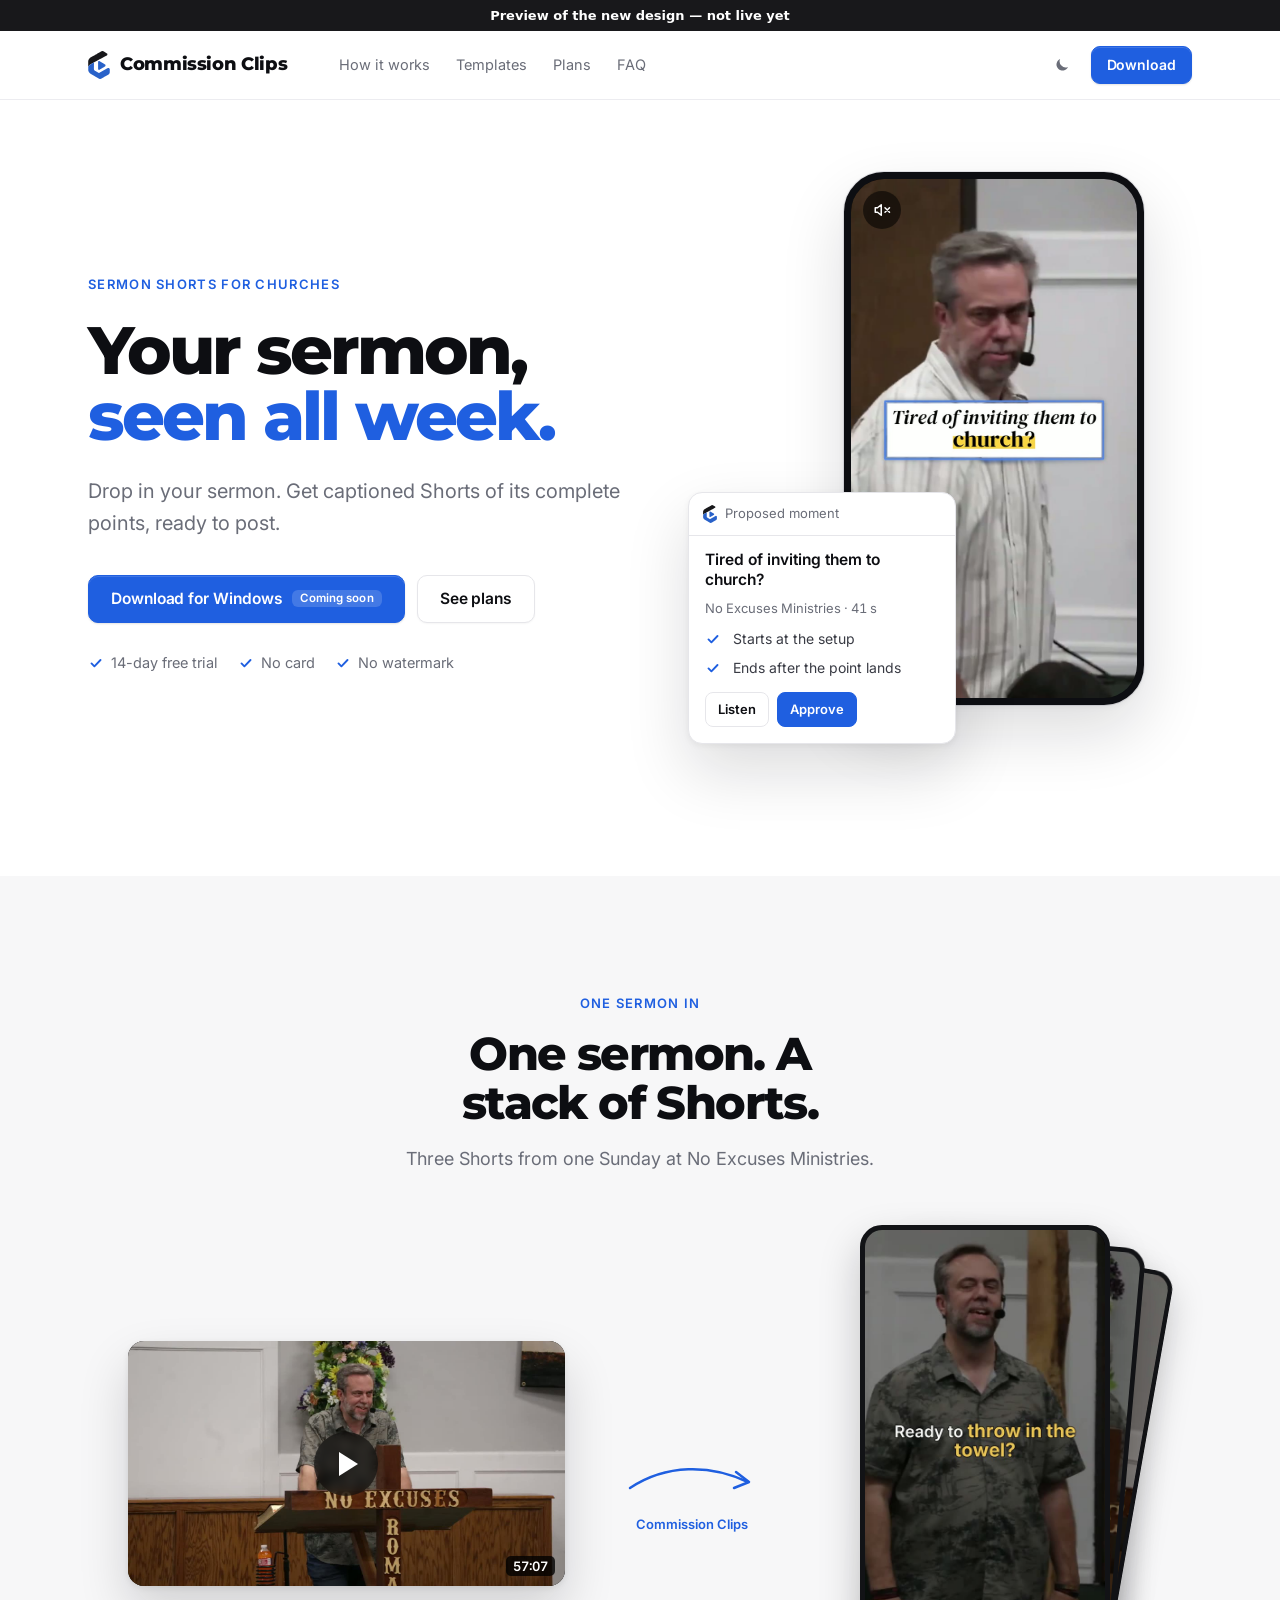
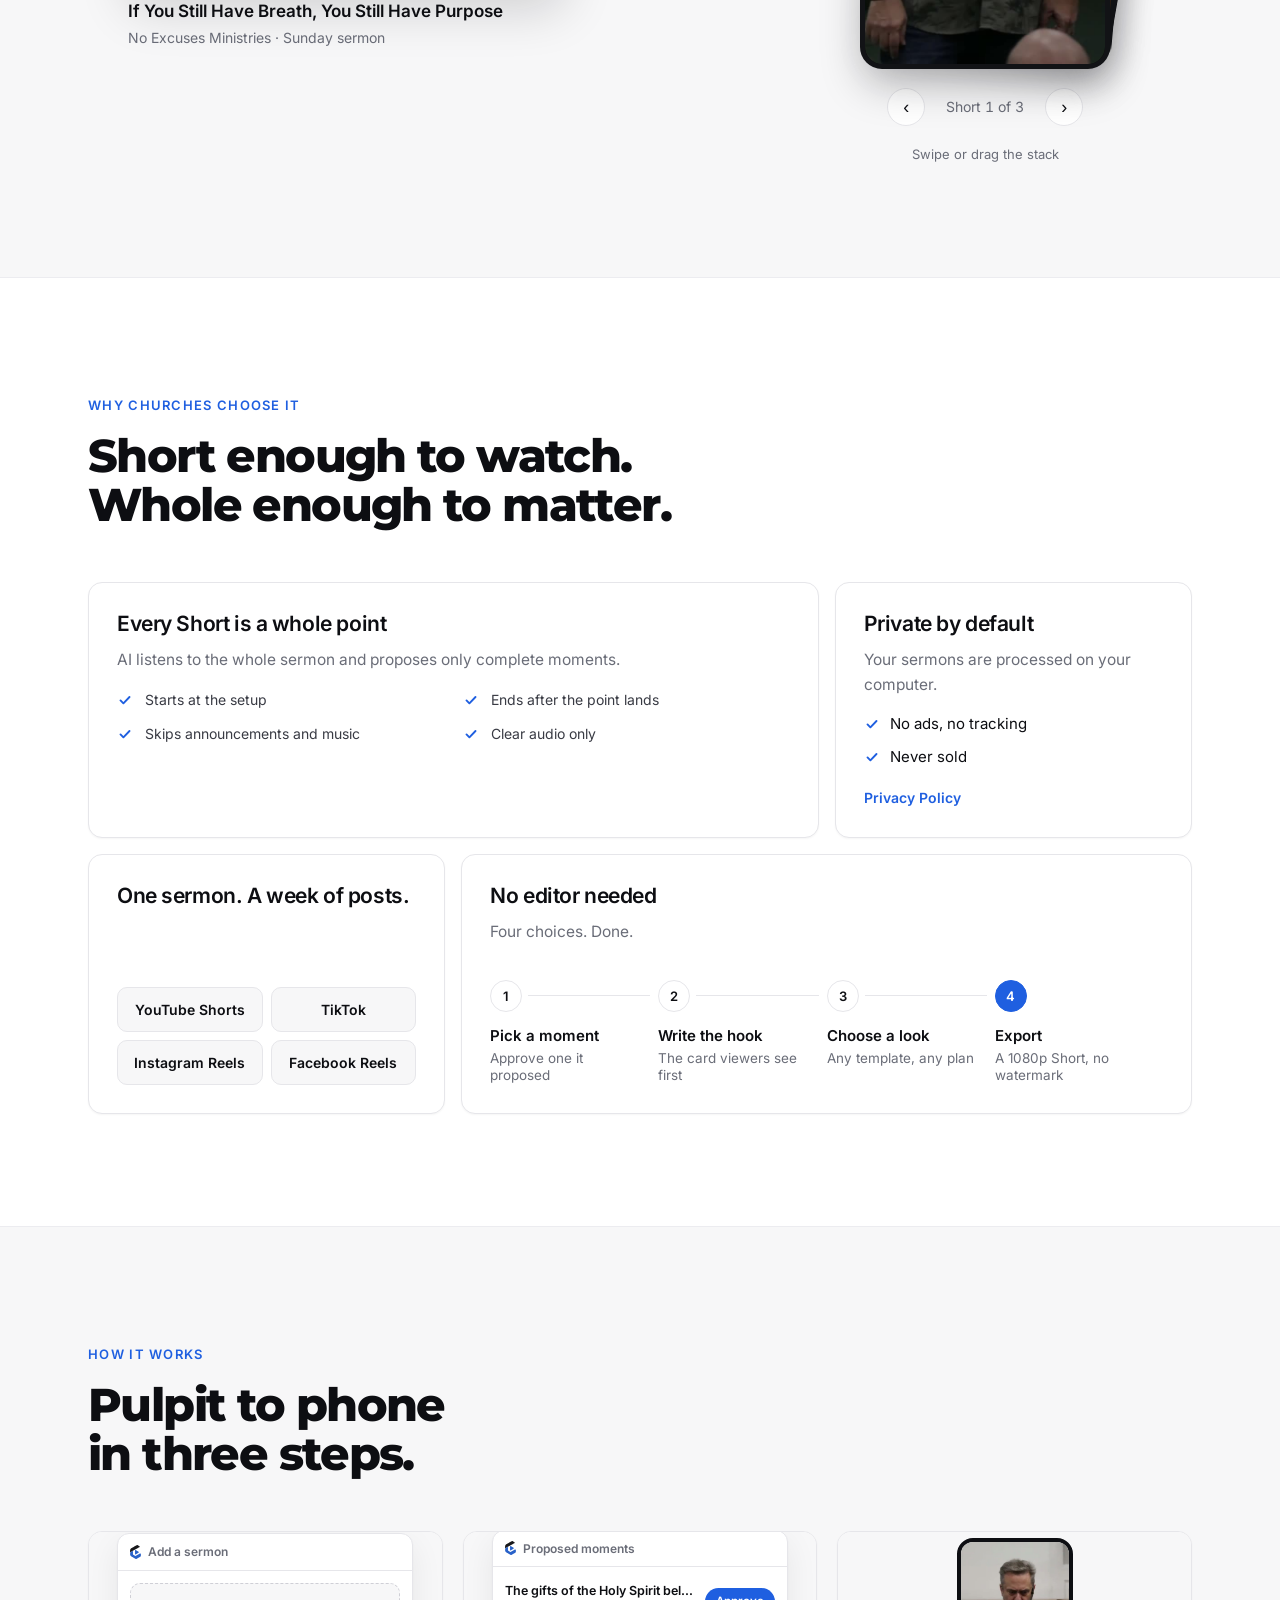
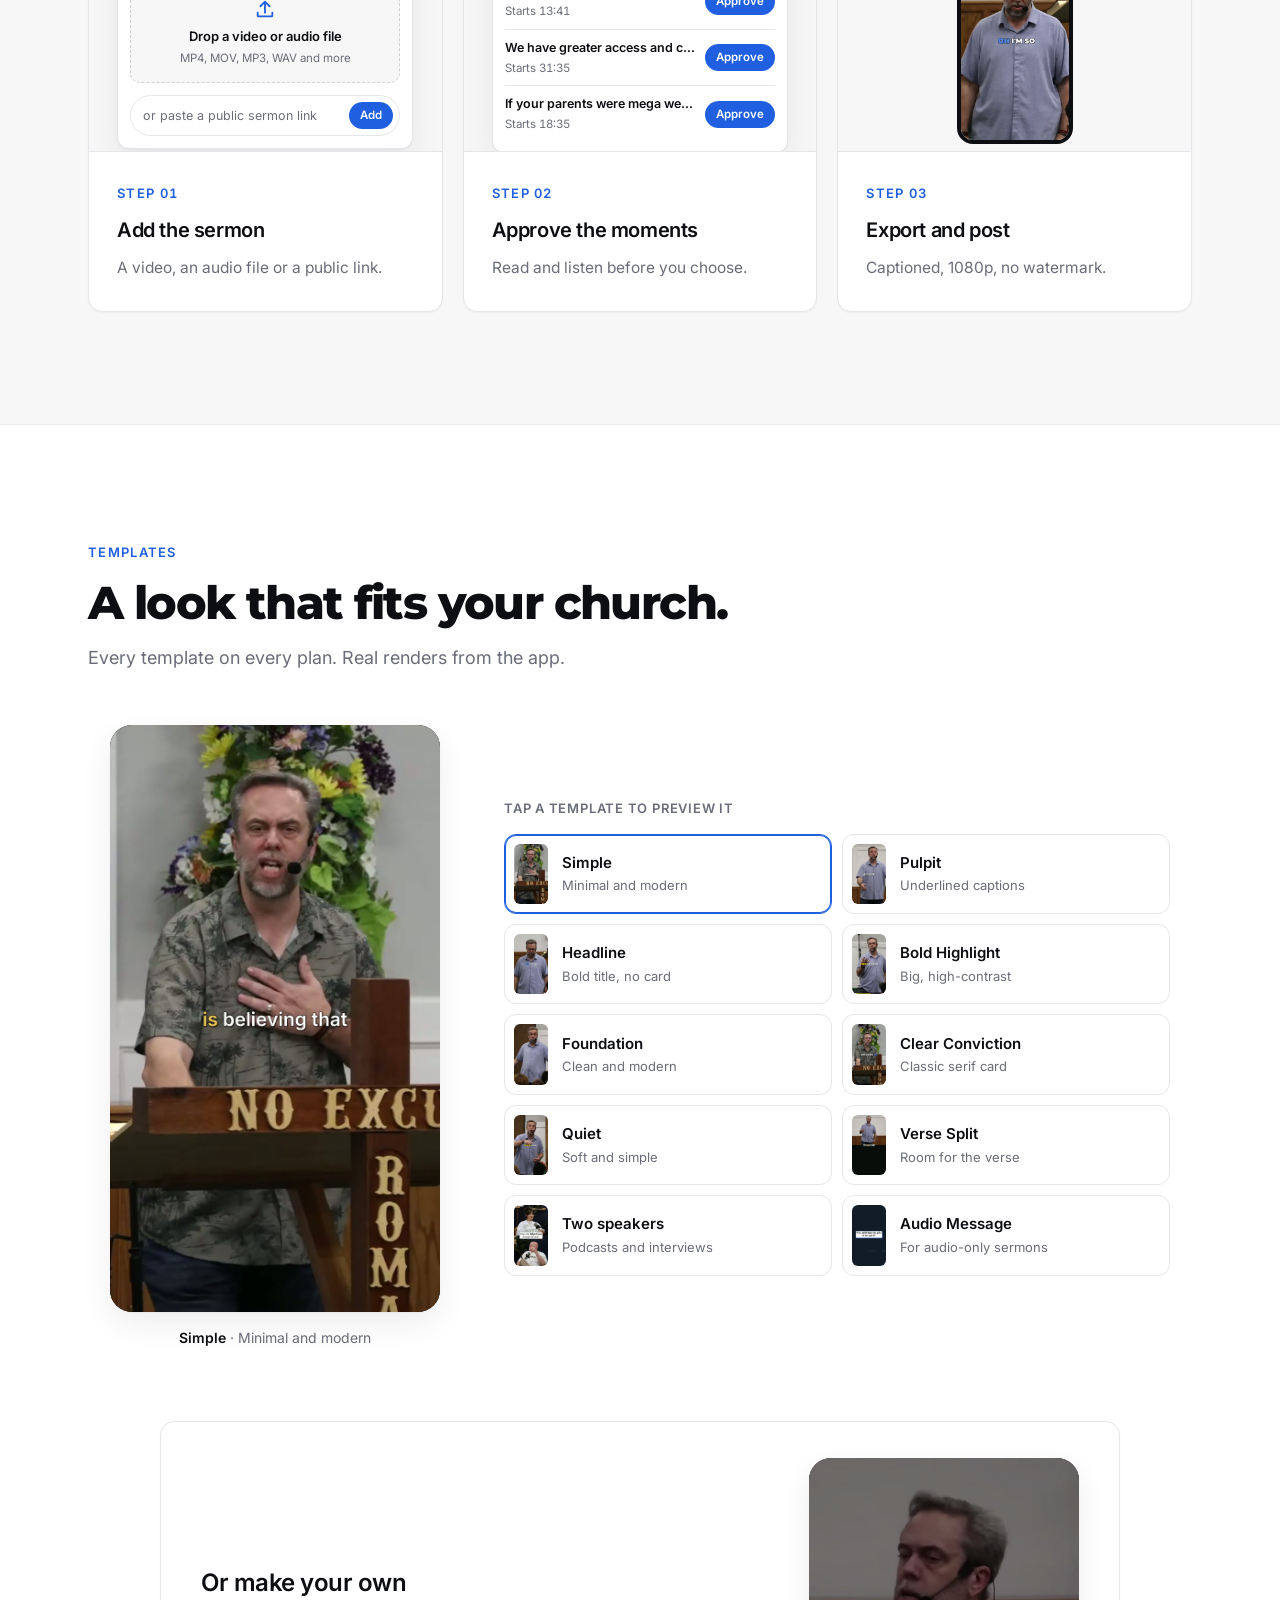
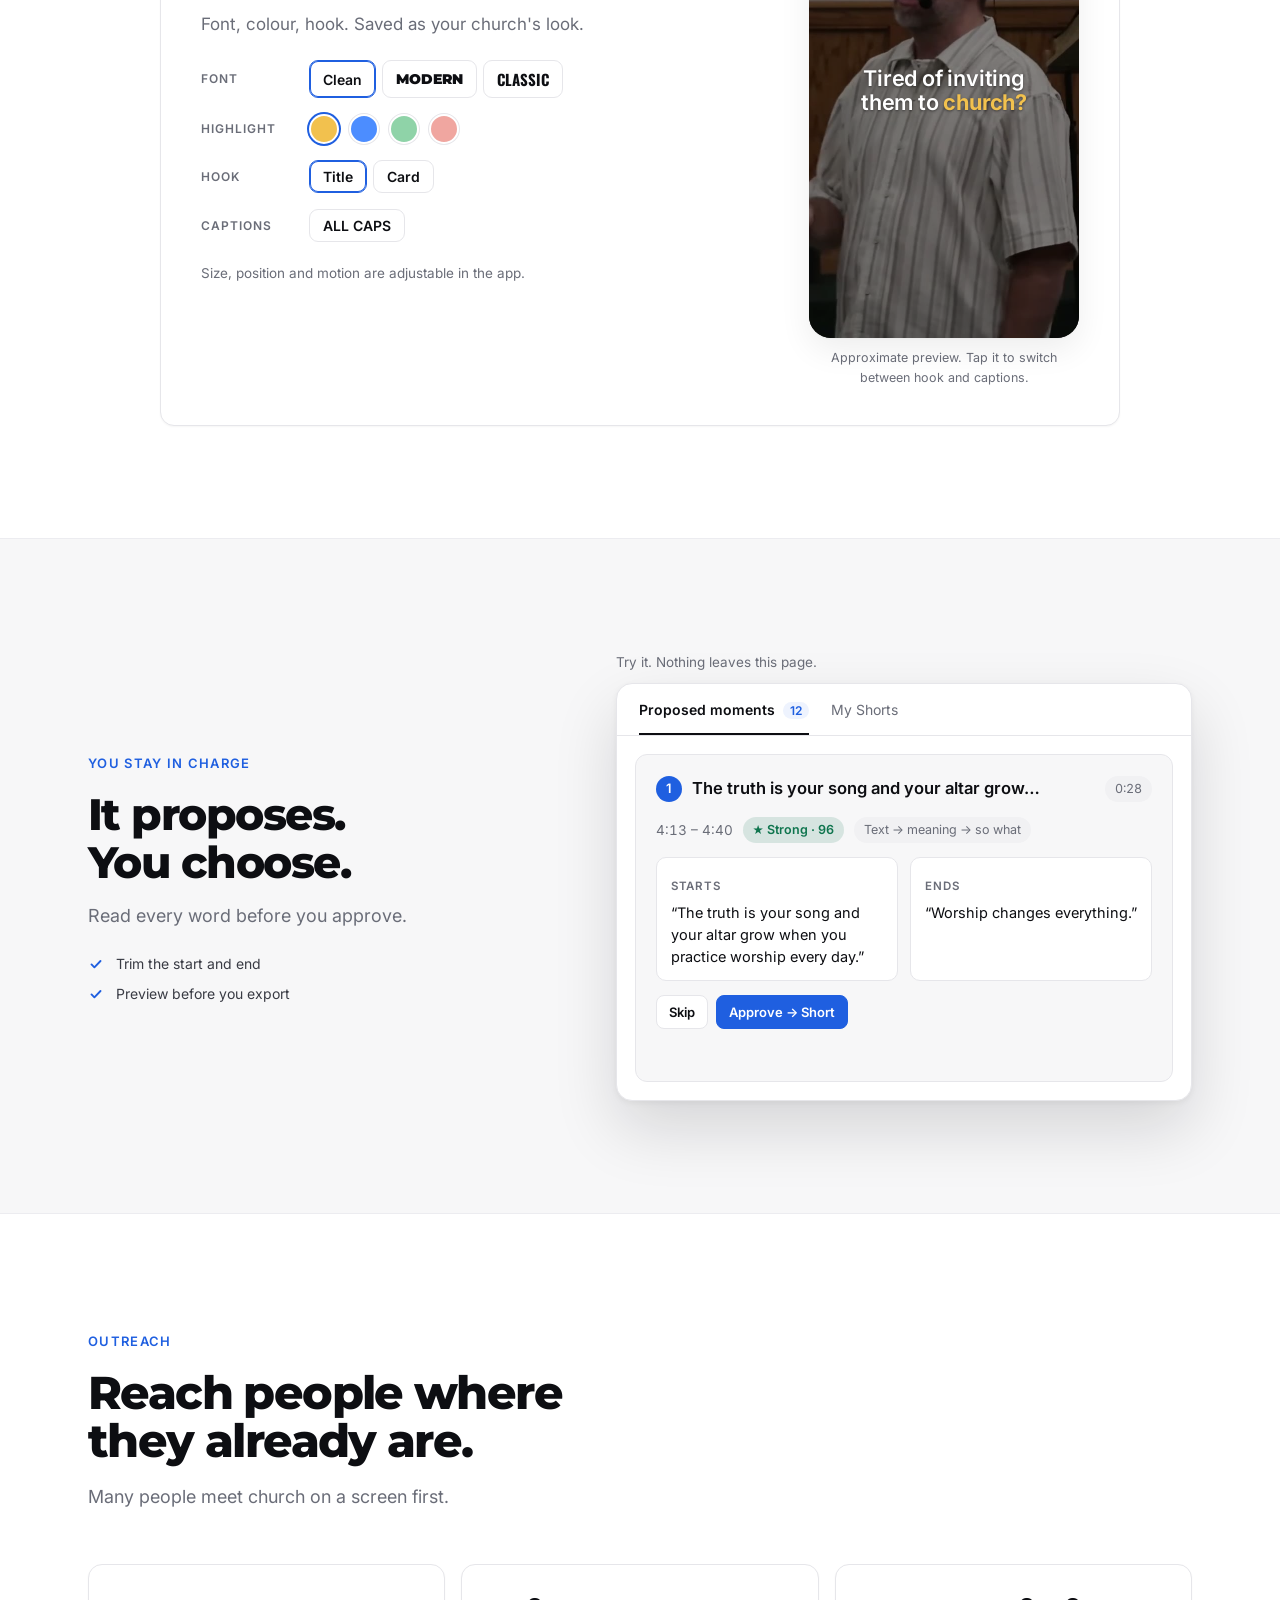
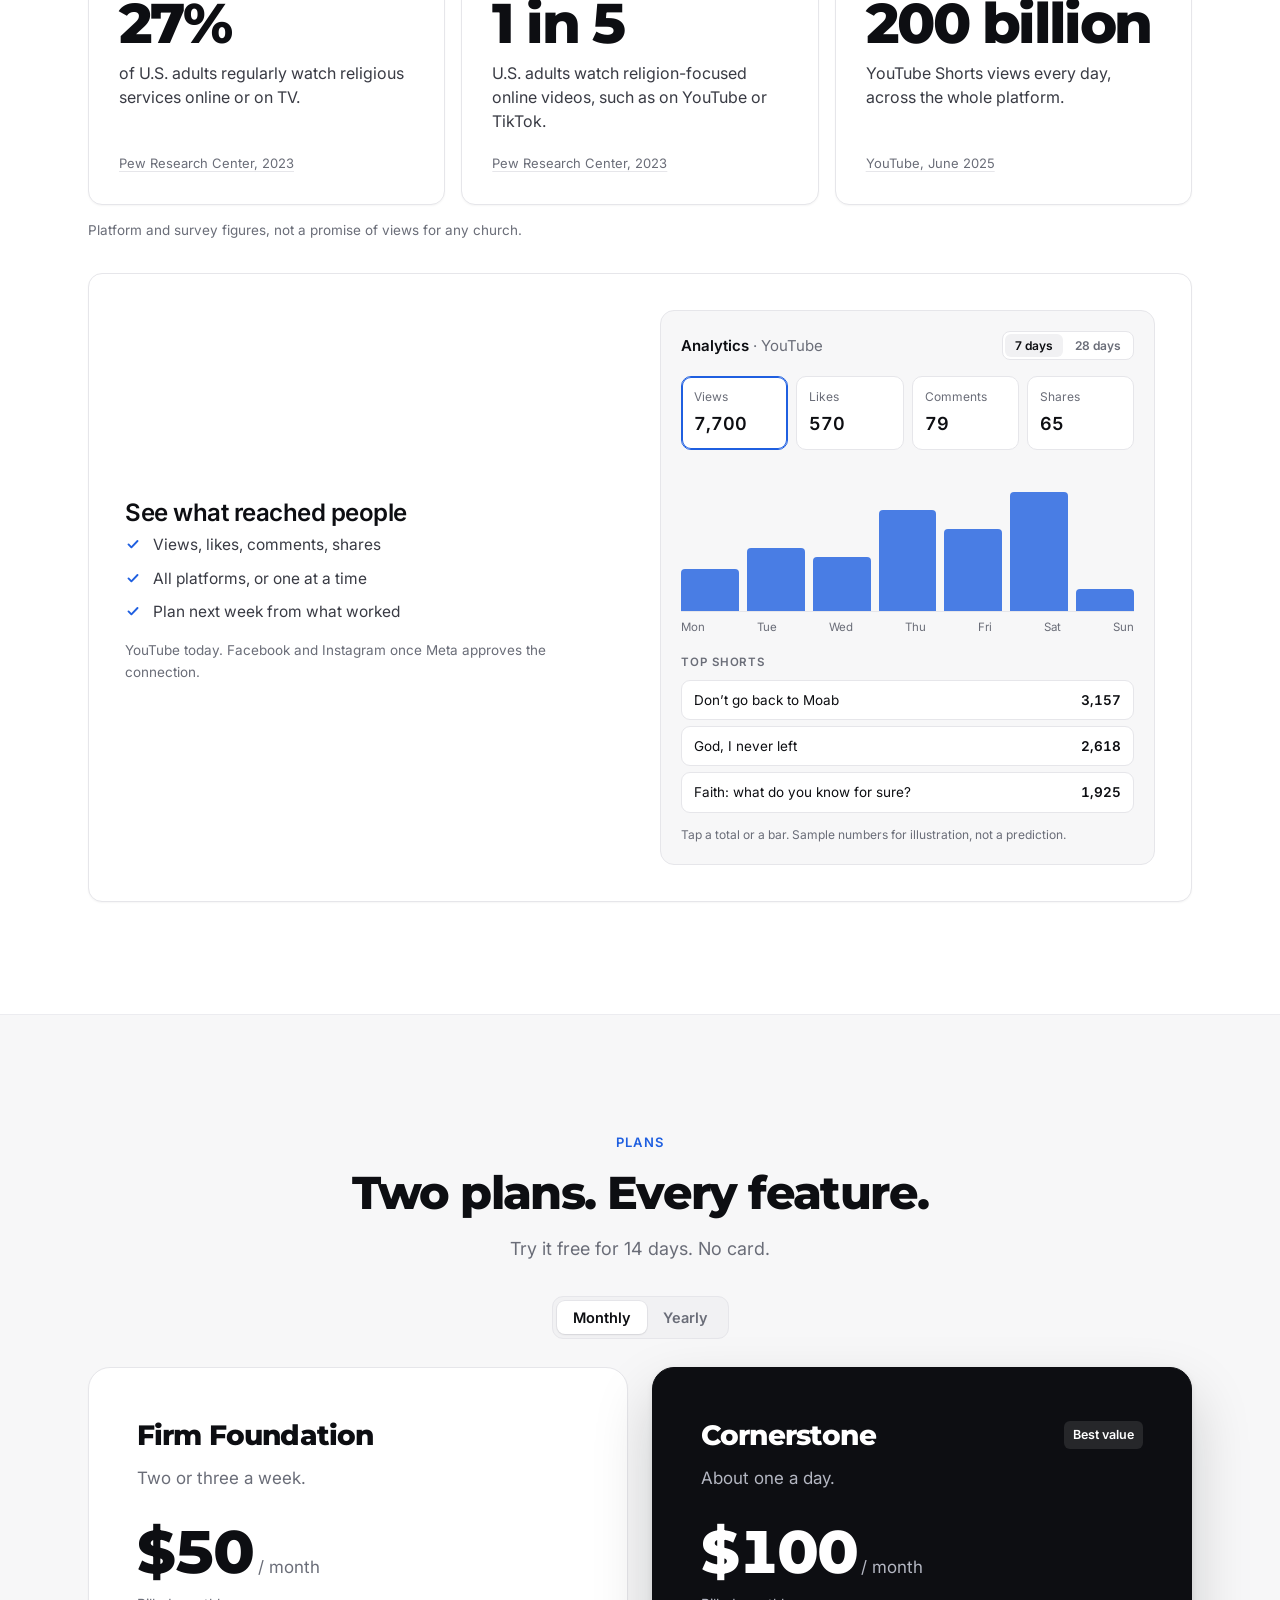
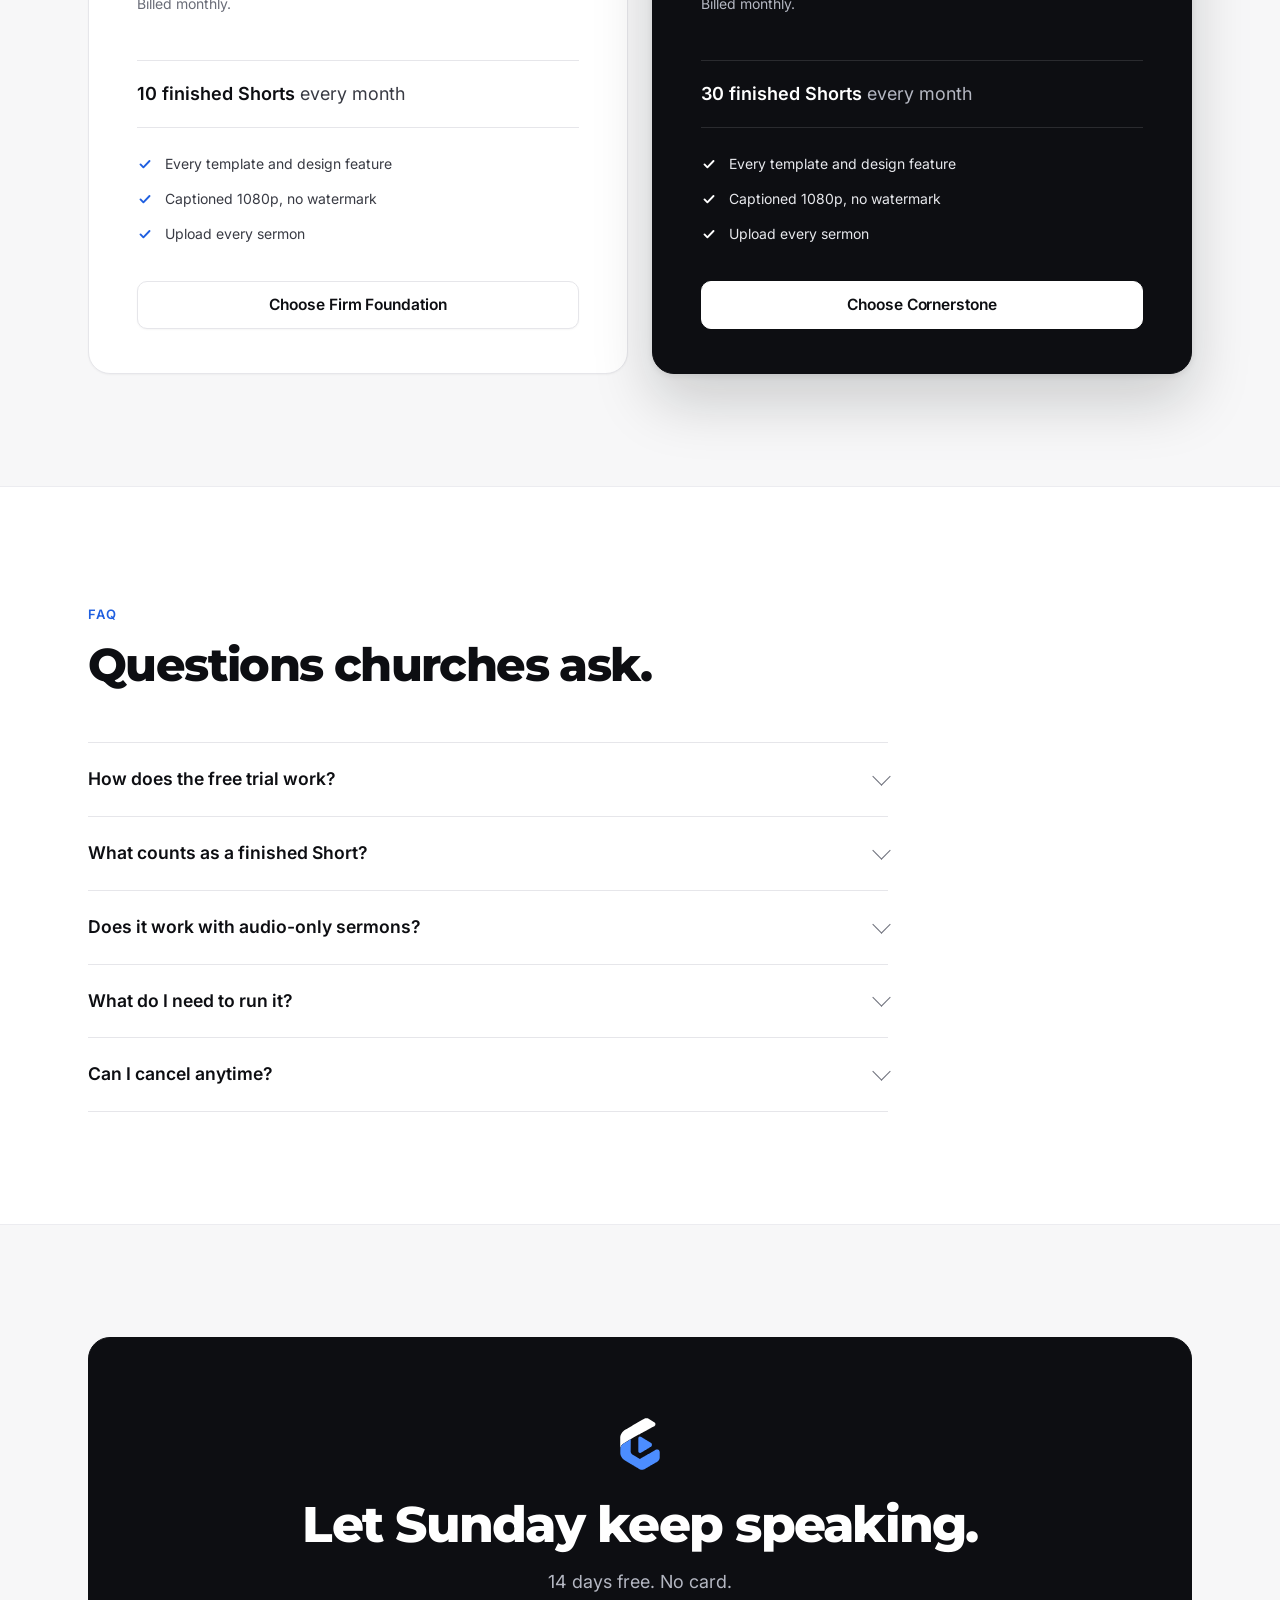
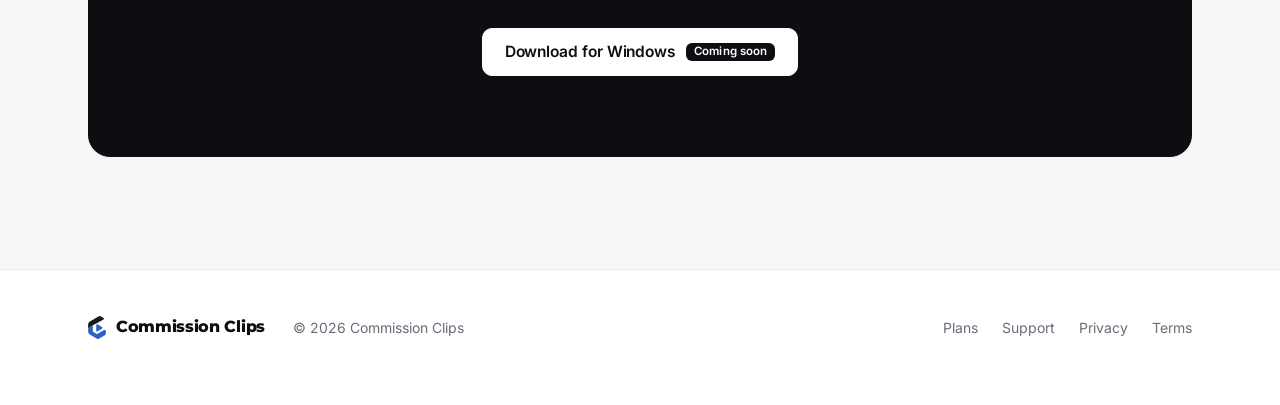
==== commit 01e1198e: "Preview: Two speakers template sample Co-Authored-By: Claude Opus 5.5 <noreply@anthropic.com>" ====
--- a/preview/index.html
+++ b/preview/index.html
@@ -179,7 +179,7 @@
 .pk-cap { margin-top: 14px; text-align: center; font-size: 14px; color: var(--muted); }
 .pk-cap b { color: var(--text); font-weight: 600; }
 .pk-step { font-size: 13px; font-weight: 600; letter-spacing: .06em; text-transform: uppercase; color: var(--muted); margin-bottom: 14px; }
-.pk-list { display: grid; grid-template-columns: repeat(3, minmax(0, 1fr)); gap: 10px; position: relative; }
+.pk-list { display: grid; grid-template-columns: repeat(2, minmax(0, 1fr)); gap: 10px; position: relative; }   /* 10 templates: 5 even rows */
 .pk-opt { display: flex; align-items: center; gap: 14px; min-width: 0; padding: 9px 14px 9px 9px; border: 1px solid var(--line); border-radius: 12px;
   background: var(--panel); color: var(--text); font: inherit; text-align: left; cursor: pointer; transition: border-color .15s, box-shadow .15s; }
 .pk-opt:hover { border-color: color-mix(in srgb, var(--text) 28%, var(--line)); }
@@ -593,7 +593,7 @@
 <script>
 const T = [["simple","Simple","Minimal and modern"],["pulpit","Pulpit","Underlined captions"],["headline","Headline","Bold title, no card"],["bold-highlight","Bold Highlight","Big, high-contrast"],
   ["foundation","Foundation","Clean and modern"],["clear-conviction","Clear Conviction","Classic serif card"],["quiet","Quiet","Soft and simple"],
-  ["verse-split","Verse Split","Room for the verse"],["audio-message","Audio Message","For audio-only sermons"]];
+  ["verse-split","Verse Split","Room for the verse"],["two-speakers","Two speakers","Podcasts and interviews"],["audio-message","Audio Message","For audio-only sermons"]];
 const pkList = document.getElementById("pk-list"), pkVideo = document.getElementById("pk-video"), pkCap = document.getElementById("pk-cap");
 const calm = matchMedia("(prefers-reduced-motion: reduce)").matches;
 pkList.innerHTML = T.map(([id, name, sub], i) =>
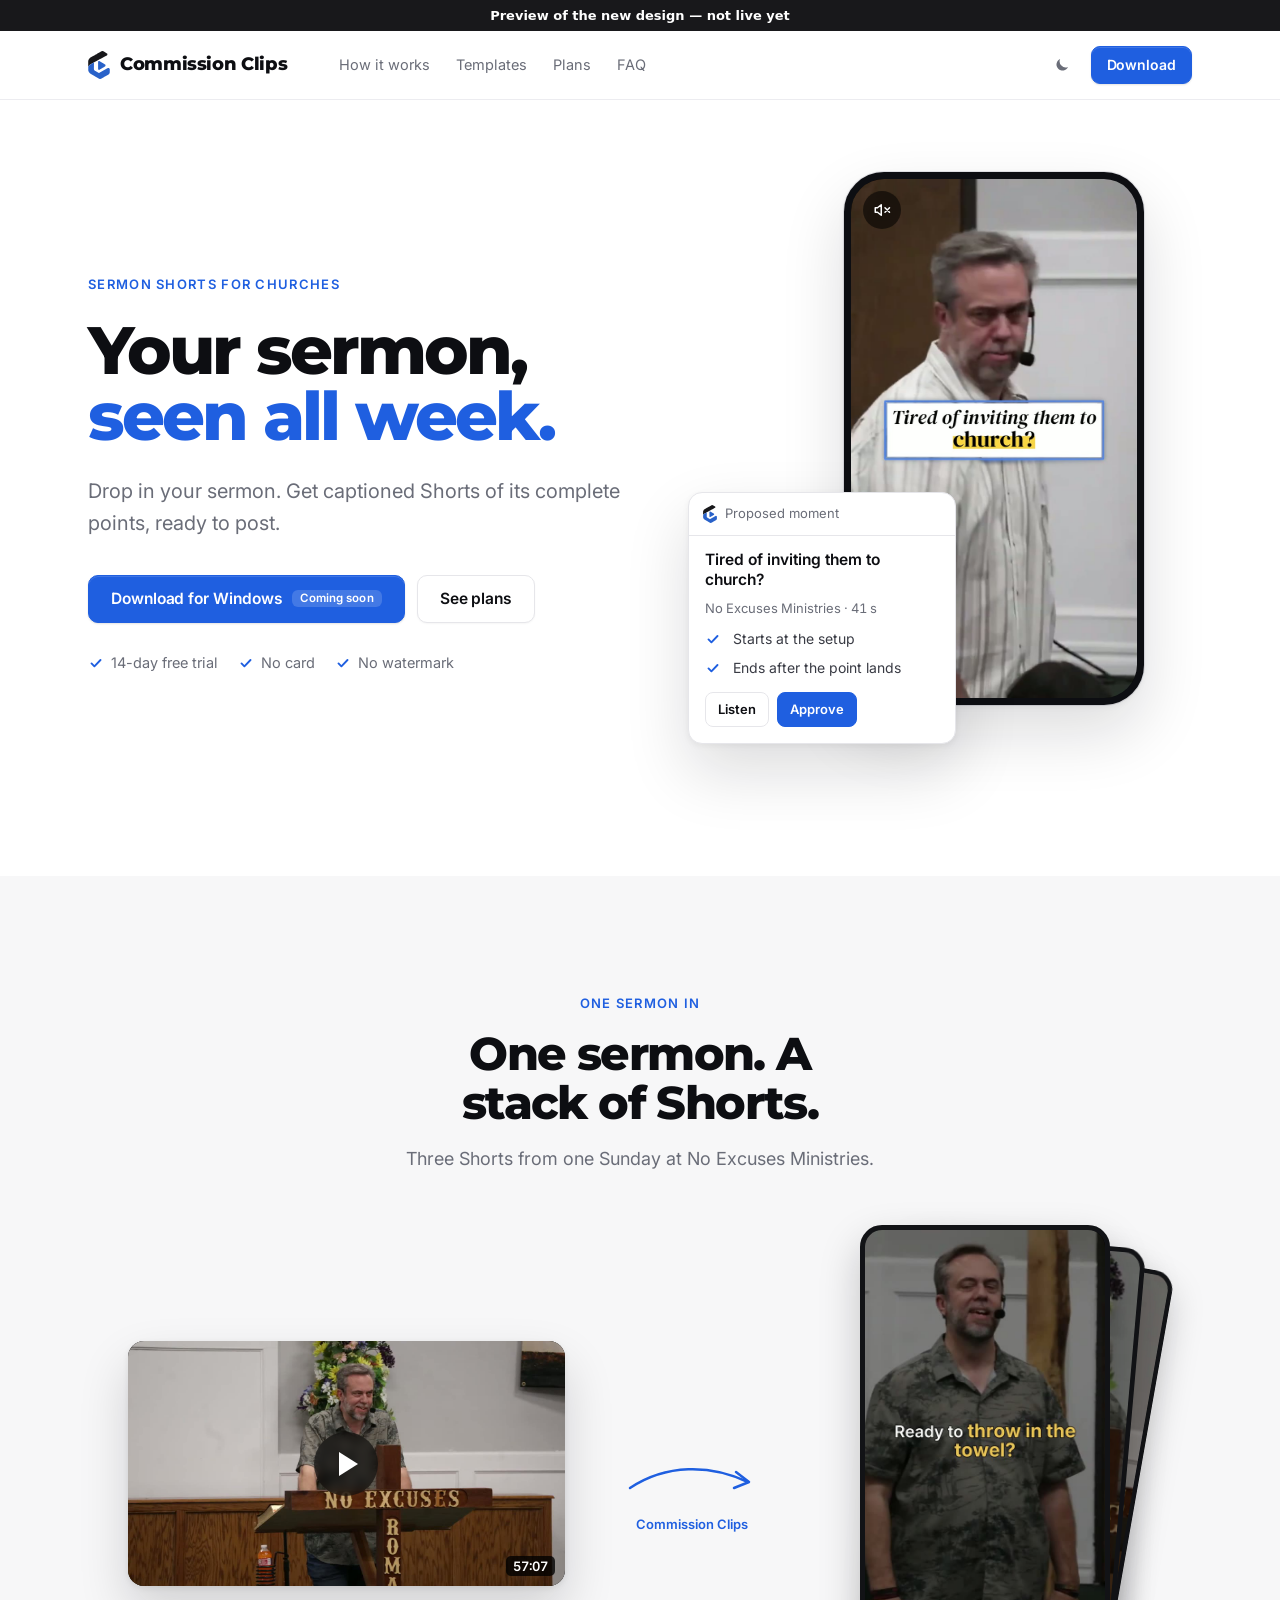
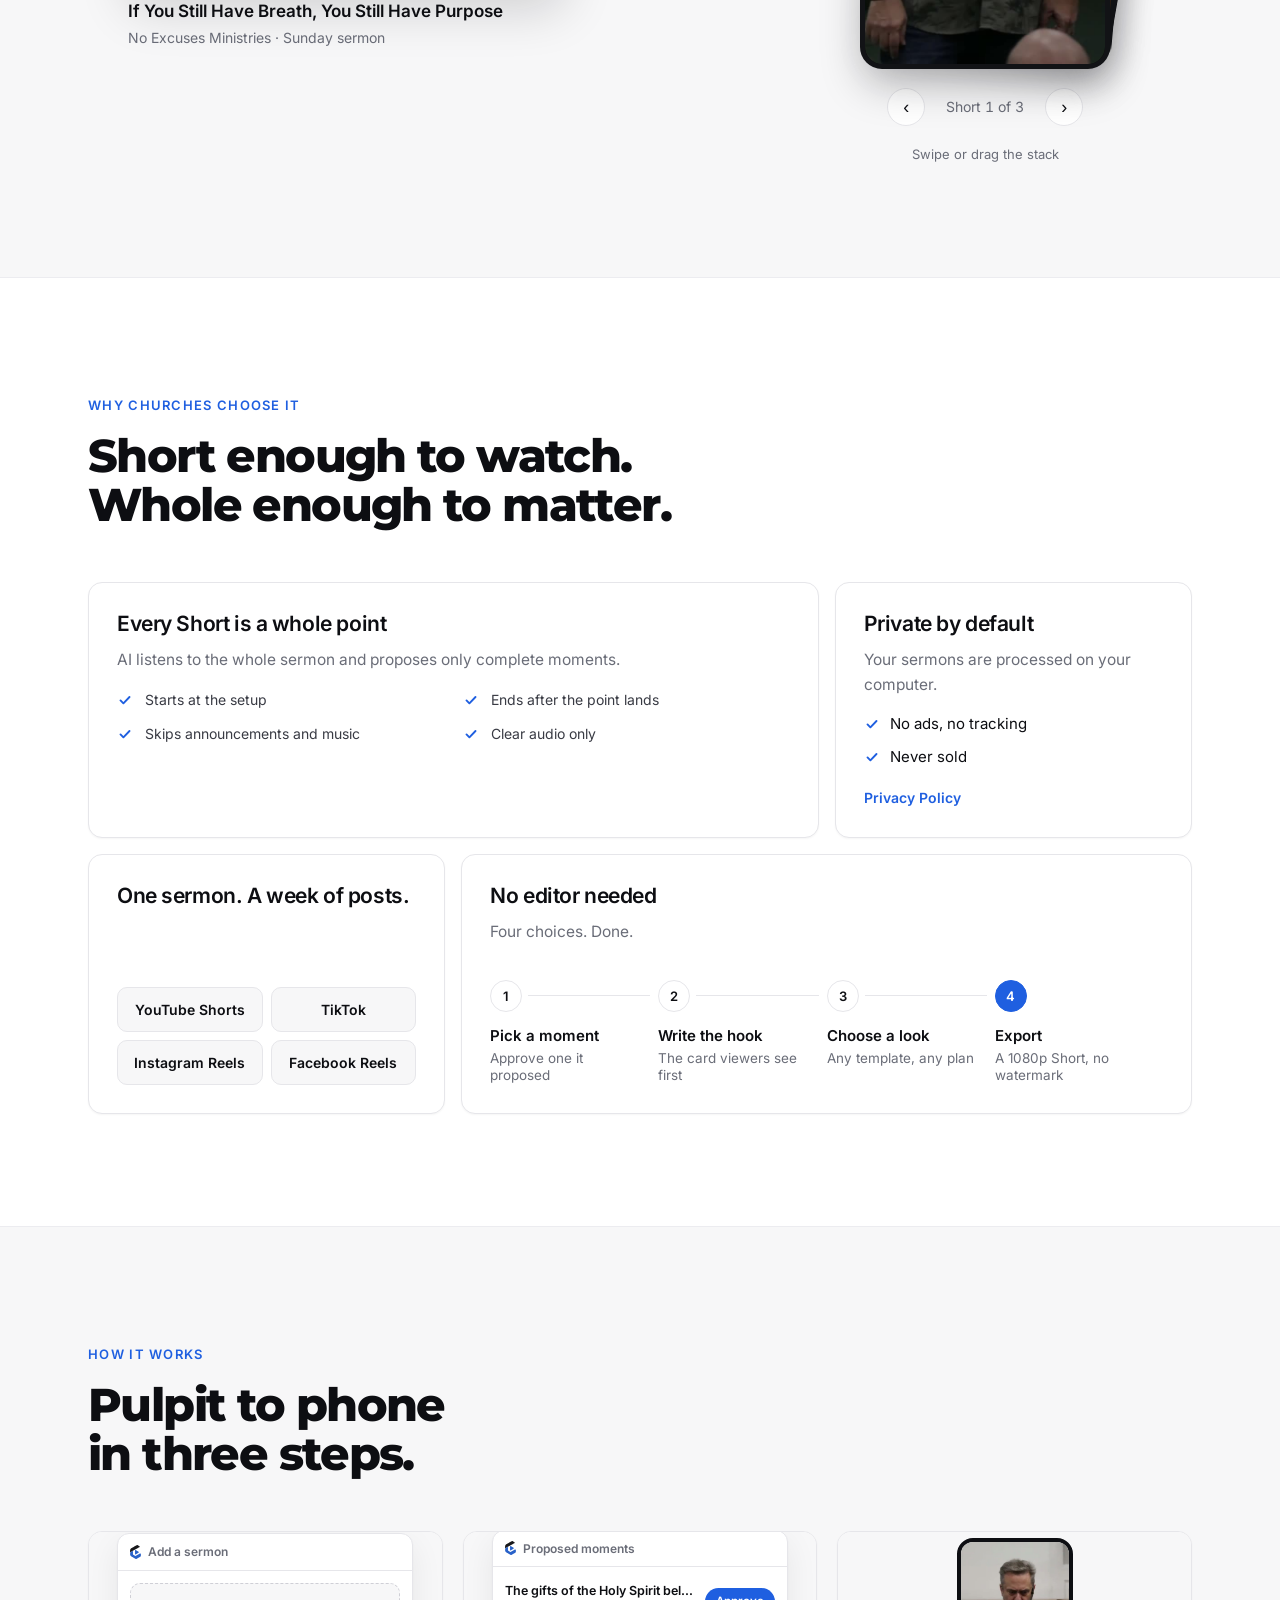
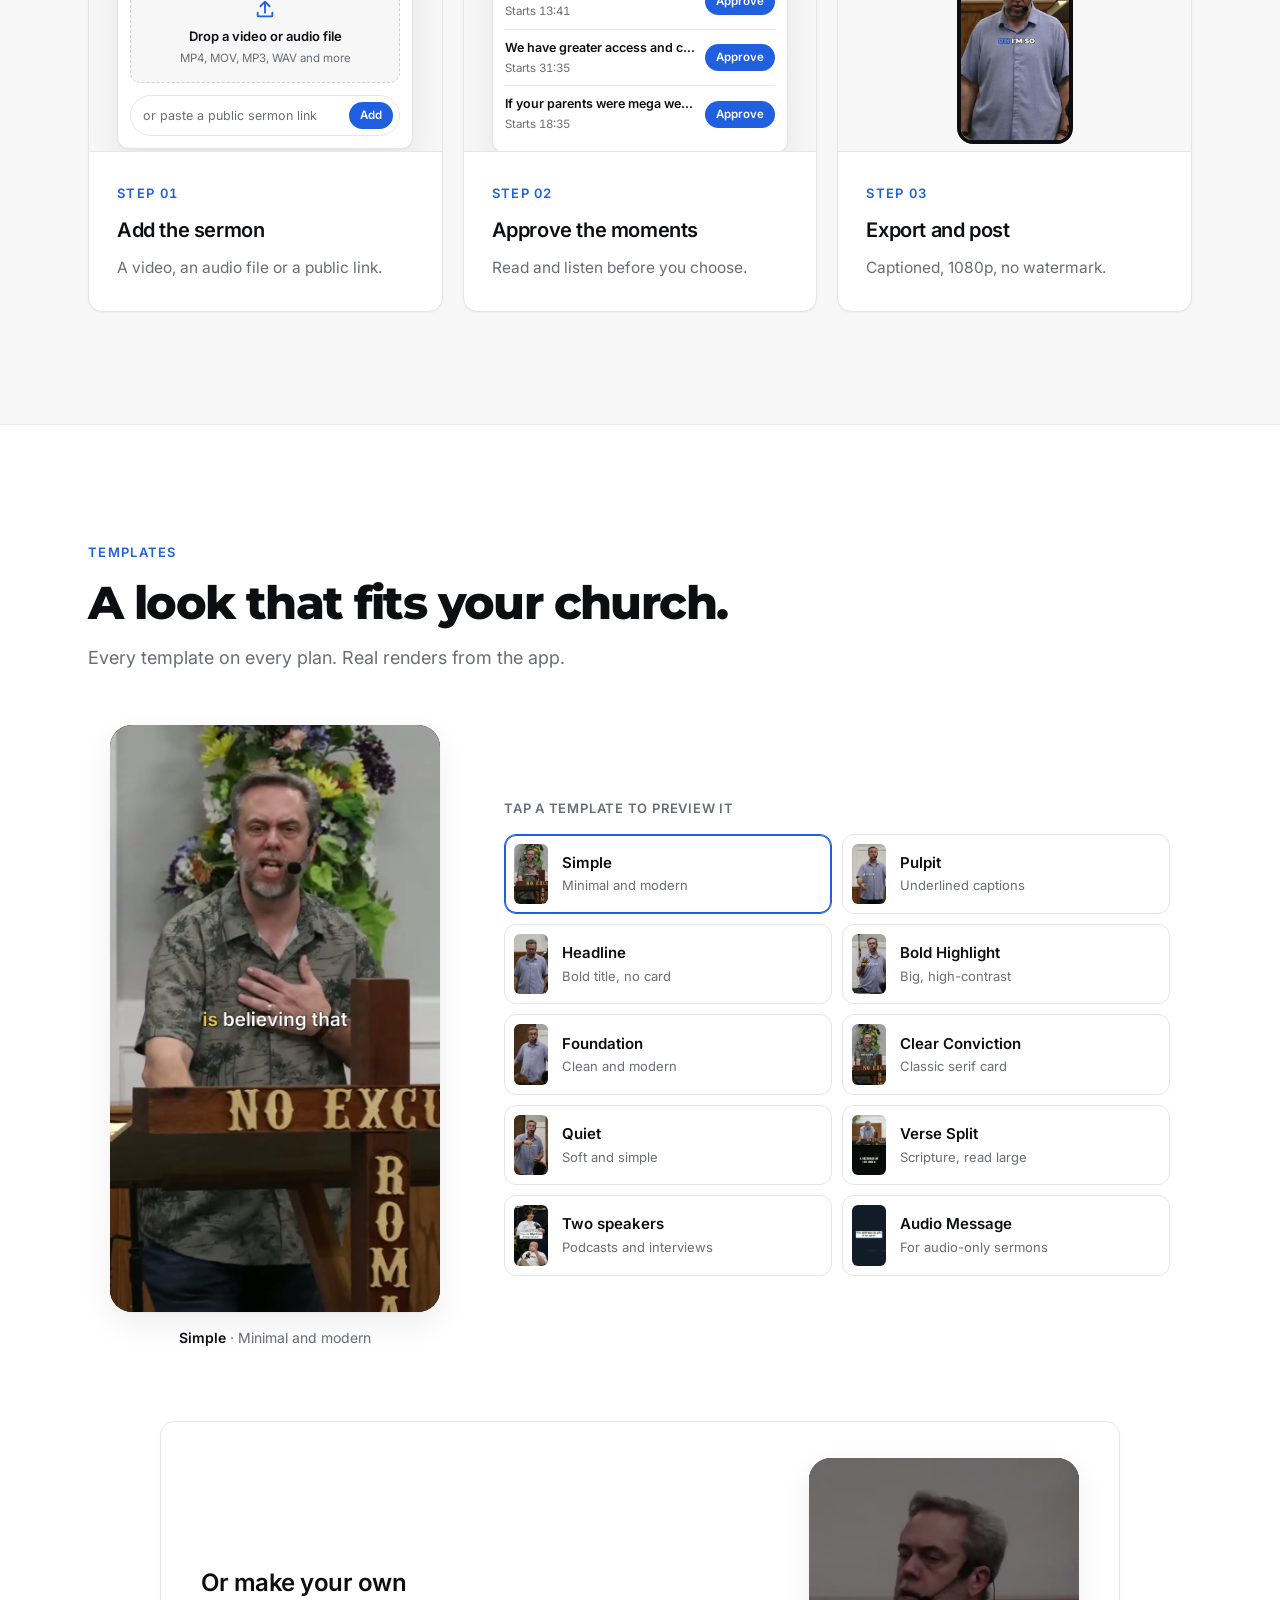
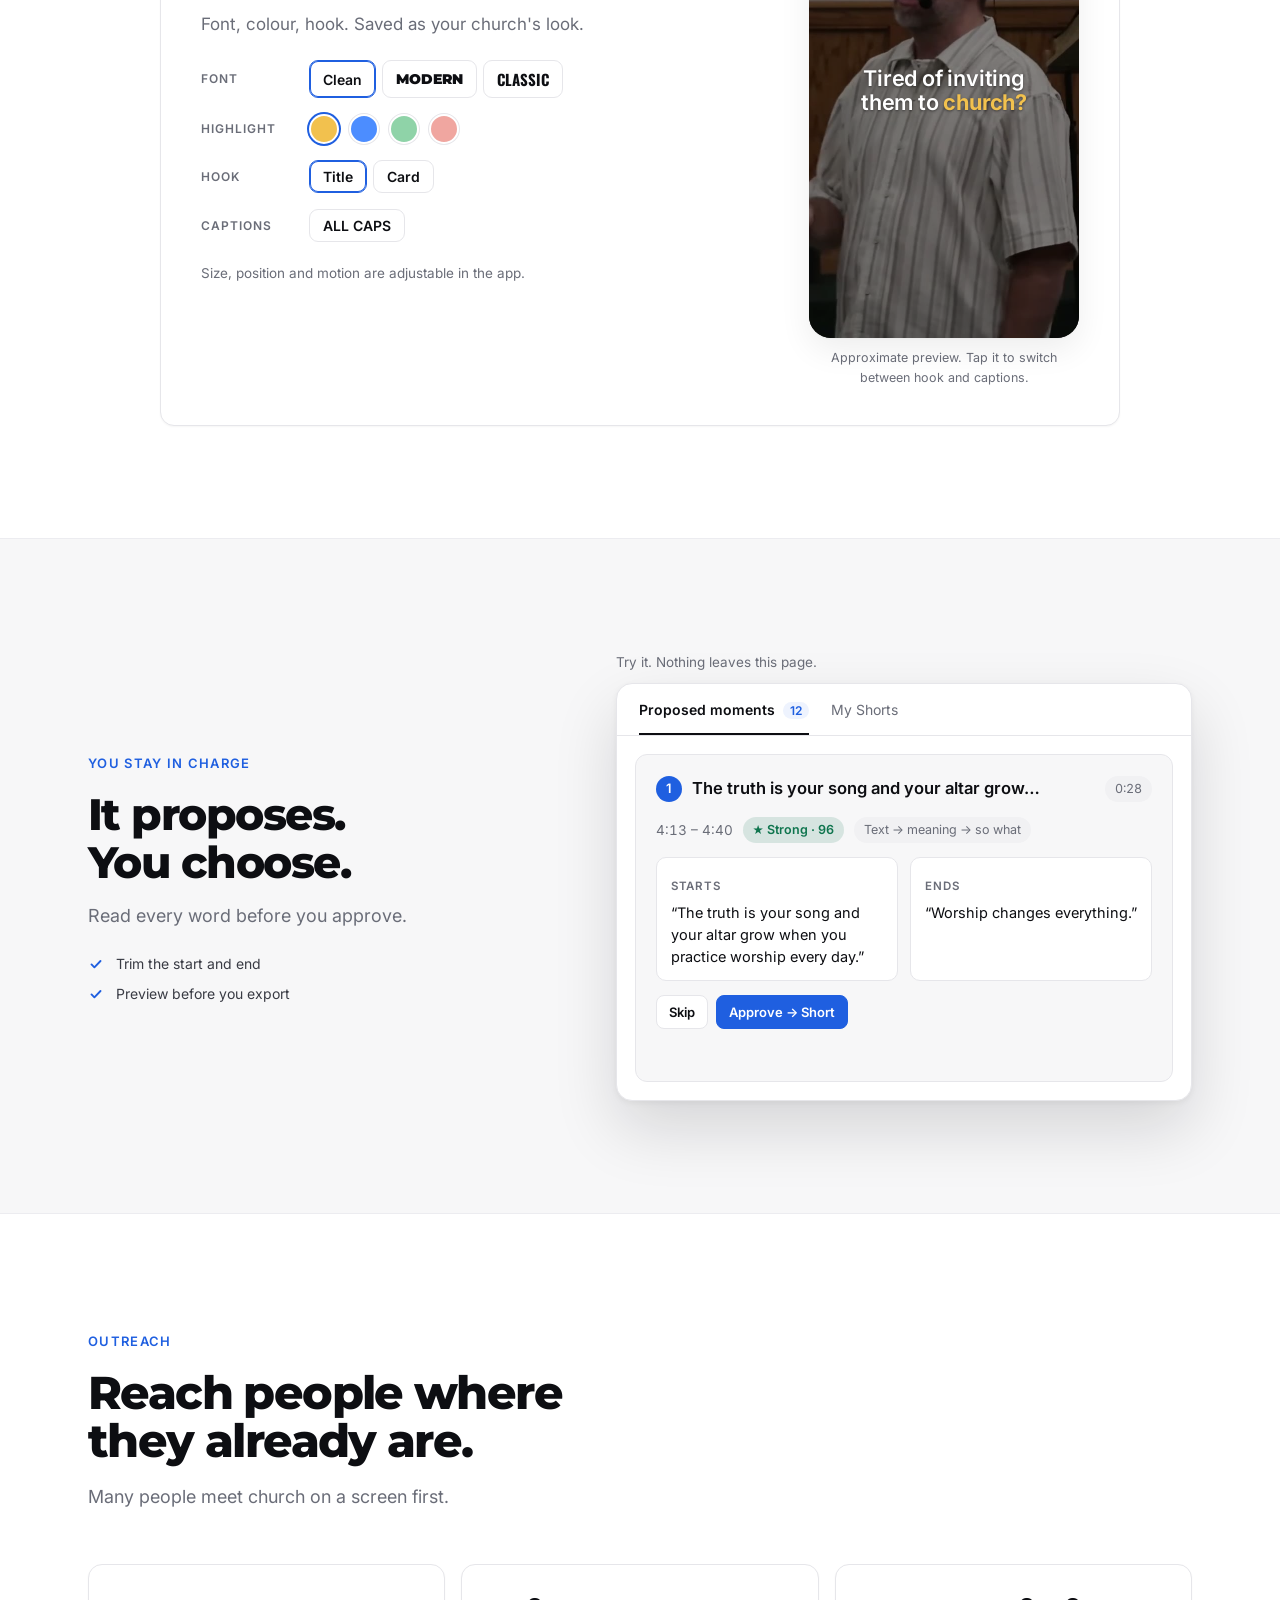
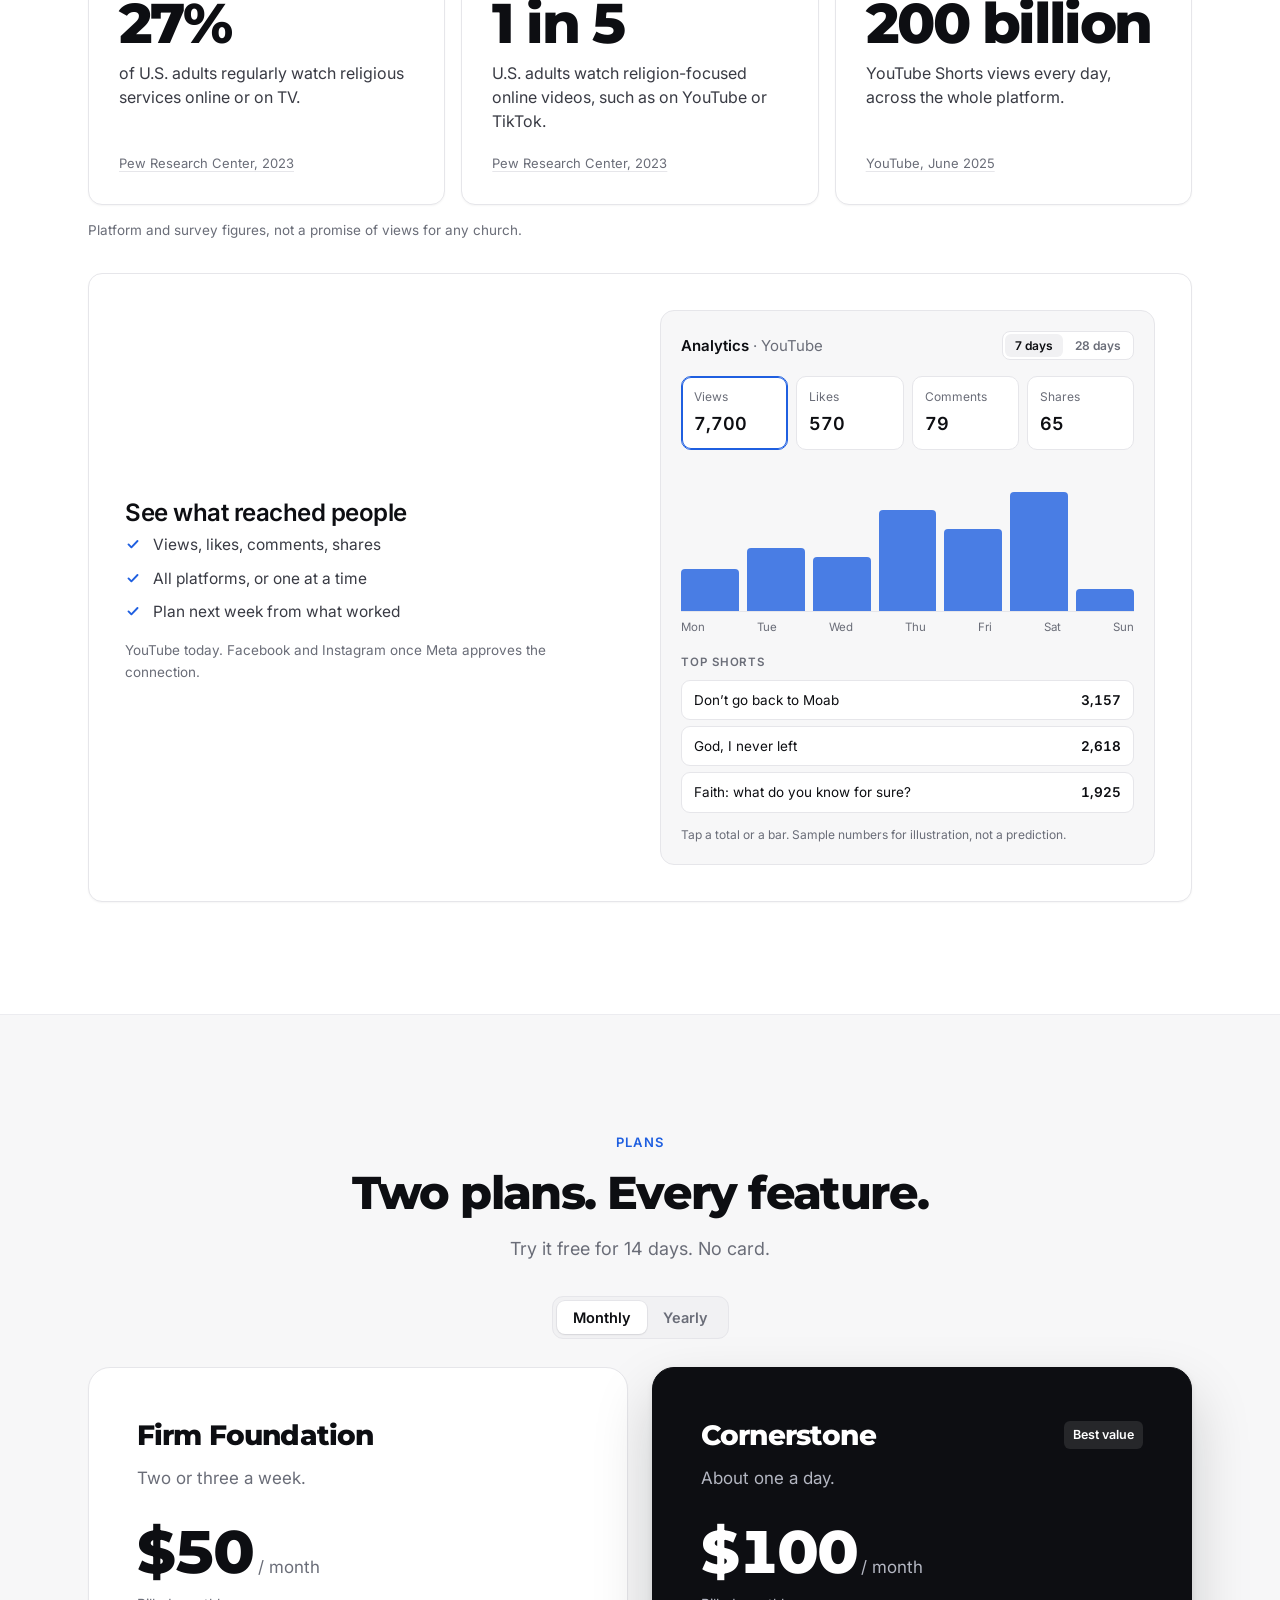
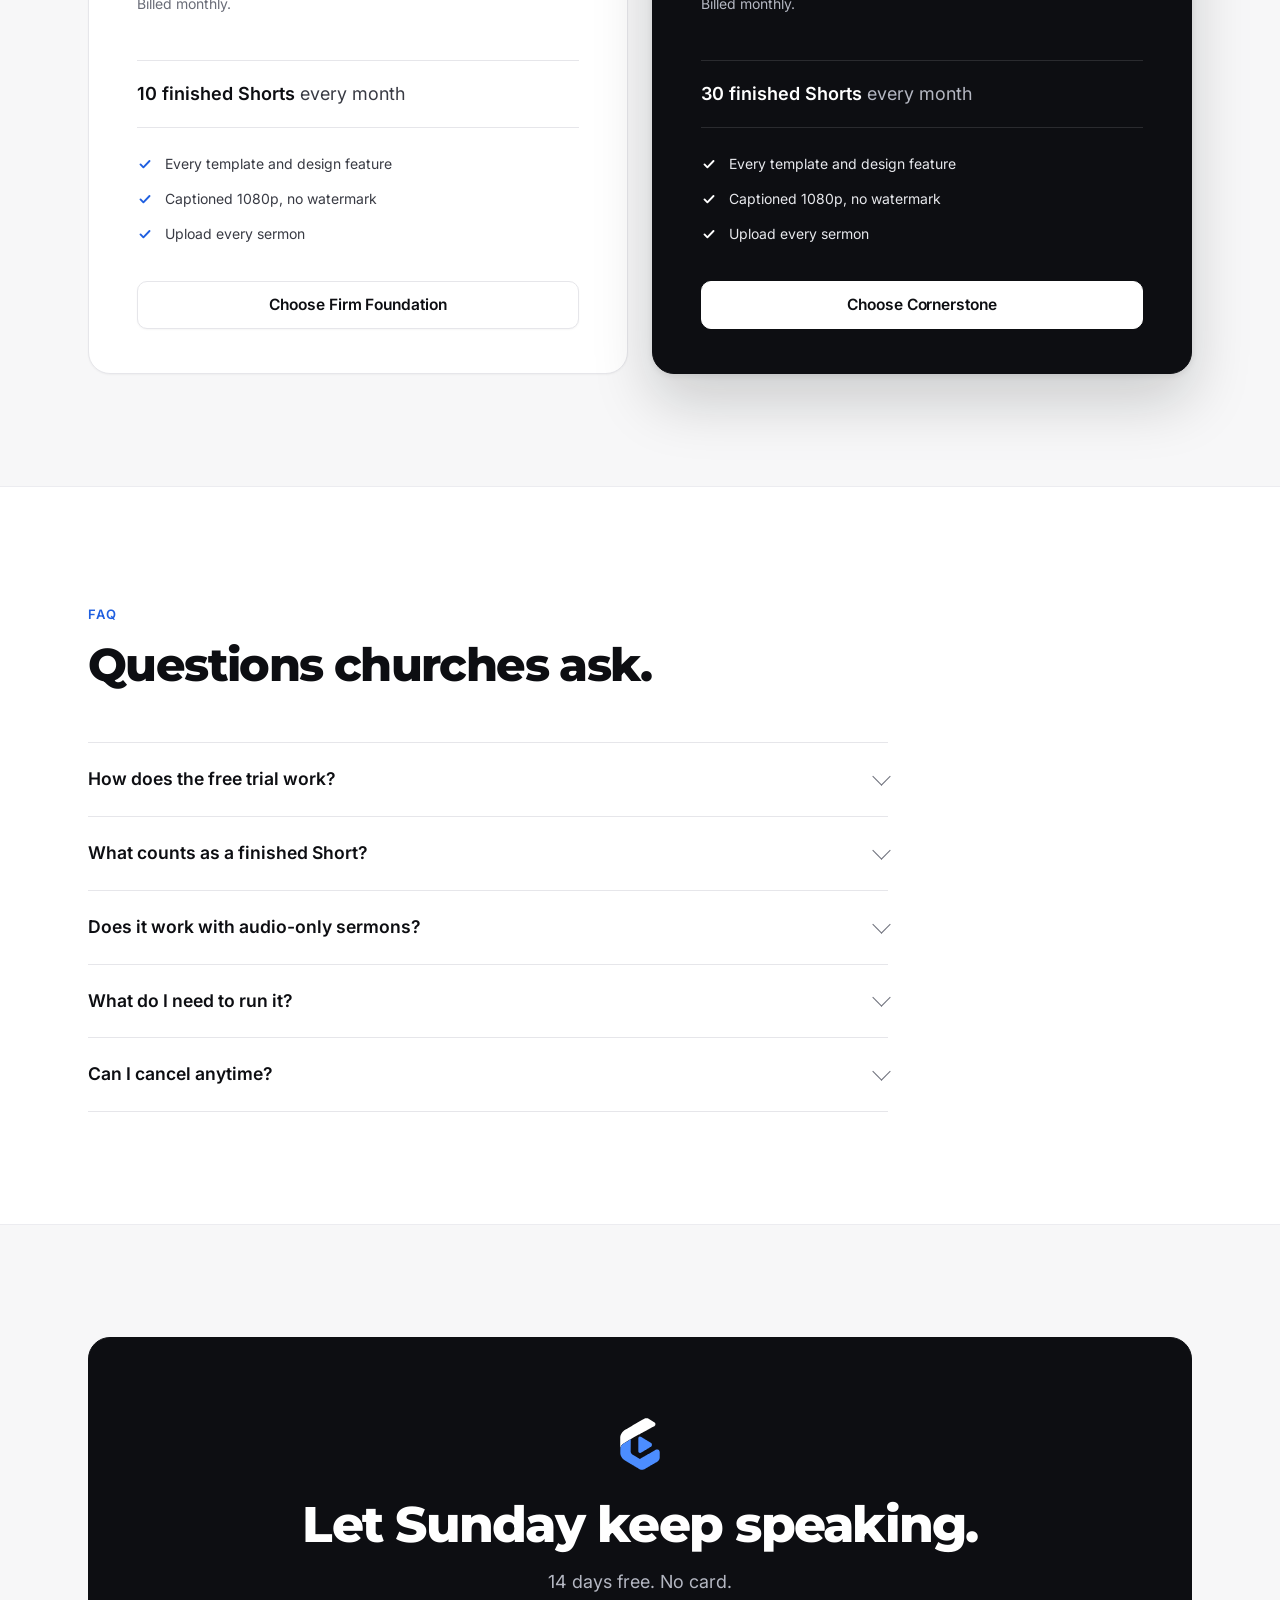
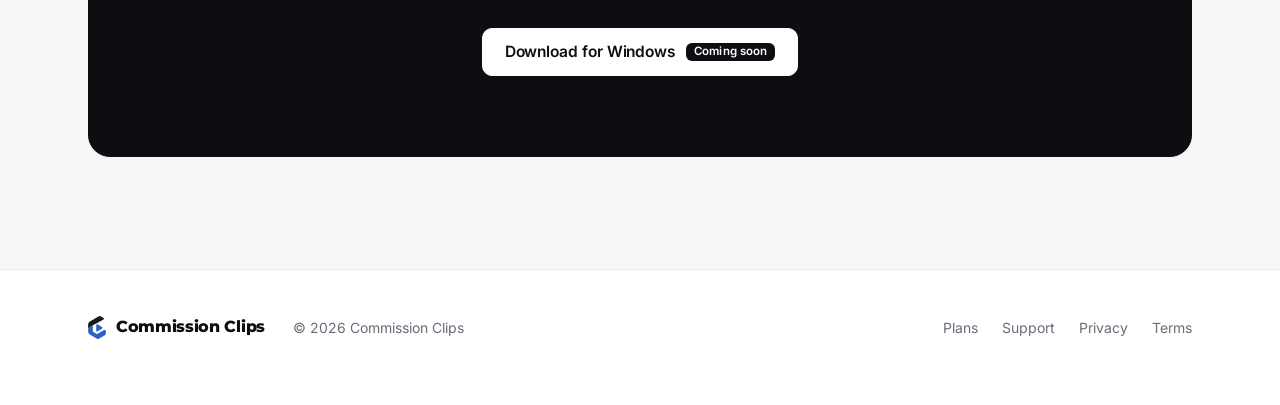
==== commit 678078b9: "Preview: Verse Split shows its value (new Scripture sample, why-it-helps note) Co-Authored-By: Claud" ====
--- a/preview/index.html
+++ b/preview/index.html
@@ -178,6 +178,7 @@
 .pk-phone video { width: 100%; height: 100%; object-fit: cover; display: block; }
 .pk-cap { margin-top: 14px; text-align: center; font-size: 14px; color: var(--muted); }
 .pk-cap b { color: var(--text); font-weight: 600; }
+.pk-why { margin: 6px auto 0; max-width: 34ch; text-align: center; font-size: 13.5px; line-height: 1.45; color: var(--muted); text-wrap: balance; }
 .pk-step { font-size: 13px; font-weight: 600; letter-spacing: .06em; text-transform: uppercase; color: var(--muted); margin-bottom: 14px; }
 .pk-list { display: grid; grid-template-columns: repeat(2, minmax(0, 1fr)); gap: 10px; position: relative; }   /* 10 templates: 5 even rows */
 .pk-opt { display: flex; align-items: center; gap: 14px; min-width: 0; padding: 9px 14px 9px 9px; border: 1px solid var(--line); border-radius: 12px;
@@ -446,6 +447,7 @@
     <div class="pk-stage">
       <div class="pk-phone" data-grow=".9"><video id="pk-video" muted loop playsinline preload="none" poster="img/tpl-simple.jpg?v=2" aria-label="Preview of the selected template"></video></div>
       <p class="pk-cap" id="pk-cap" aria-live="polite"><b>Simple</b> &middot; Minimal and modern</p>
+      <p class="pk-why" id="pk-why" hidden></p>
     </div>
     <div>
       <p class="pk-step" id="pk-label">Tap a template to preview it</p>
@@ -593,18 +595,21 @@
 <script>
 const T = [["simple","Simple","Minimal and modern"],["pulpit","Pulpit","Underlined captions"],["headline","Headline","Bold title, no card"],["bold-highlight","Bold Highlight","Big, high-contrast"],
   ["foundation","Foundation","Clean and modern"],["clear-conviction","Clear Conviction","Classic serif card"],["quiet","Quiet","Soft and simple"],
-  ["verse-split","Verse Split","Room for the verse"],["two-speakers","Two speakers","Podcasts and interviews"],["audio-message","Audio Message","For audio-only sermons"]];
-const pkList = document.getElementById("pk-list"), pkVideo = document.getElementById("pk-video"), pkCap = document.getElementById("pk-cap");
+  ["verse-split","Verse Split","Scripture, read large","The pastor stays on screen while every word of the verse fills the panel below, big enough to read on a phone with the sound off."],["two-speakers","Two speakers","Podcasts and interviews"],["audio-message","Audio Message","For audio-only sermons"]];
+const pkList = document.getElementById("pk-list"), pkVideo = document.getElementById("pk-video"), pkCap = document.getElementById("pk-cap"), pkWhy = document.getElementById("pk-why");
+const V = { "verse-split": 3 };                     // per-sample cache-busting: bump when a sample is re-rendered
+const ver = id => V[id] || 2;
 const calm = matchMedia("(prefers-reduced-motion: reduce)").matches;
 pkList.innerHTML = T.map(([id, name, sub], i) =>
   `<button type="button" class="pk-opt" role="radio" aria-checked="${i === 0}" tabindex="${i === 0 ? 0 : -1}" data-id="${id}">
-     <img src="img/tpl-${id}.jpg?v=2" alt="" loading="lazy"><span><b>${name}</b><small>${sub}</small></span></button>`).join("");
+     <img src="img/tpl-${id}.jpg?v=${ver(id)}" alt="" loading="lazy"><span><b>${name}</b><small>${sub}</small></span></button>`).join("");
 const pkOpts = [...pkList.querySelectorAll(".pk-opt")];
 function pick(btn, play) {
-  const [id, name, sub] = T.find(t => t[0] === btn.dataset.id);
+  const [id, name, sub, why] = T.find(t => t[0] === btn.dataset.id);
   pkOpts.forEach(o => { const on = o === btn; o.setAttribute("aria-checked", String(on)); o.tabIndex = on ? 0 : -1; });
   pkCap.innerHTML = `<b>${name}</b> &middot; ${sub}`;
-  pkVideo.poster = `img/tpl-${id}.jpg?v=2`; pkVideo.src = `img/tpl-${id}.mp4?v=2`;
+  pkWhy.textContent = why || ""; pkWhy.hidden = !why;
+  pkVideo.poster = `img/tpl-${id}.jpg?v=${ver(id)}`; pkVideo.src = `img/tpl-${id}.mp4?v=${ver(id)}`;
   if (play) pkVideo.play().catch(() => {});
   // On phones the list is a swipe row: centre the chosen one in the row without moving the page.
   pkList.scrollTo({ left: btn.offsetLeft - (pkList.clientWidth - btn.offsetWidth) / 2, behavior: calm ? "auto" : "smooth" });
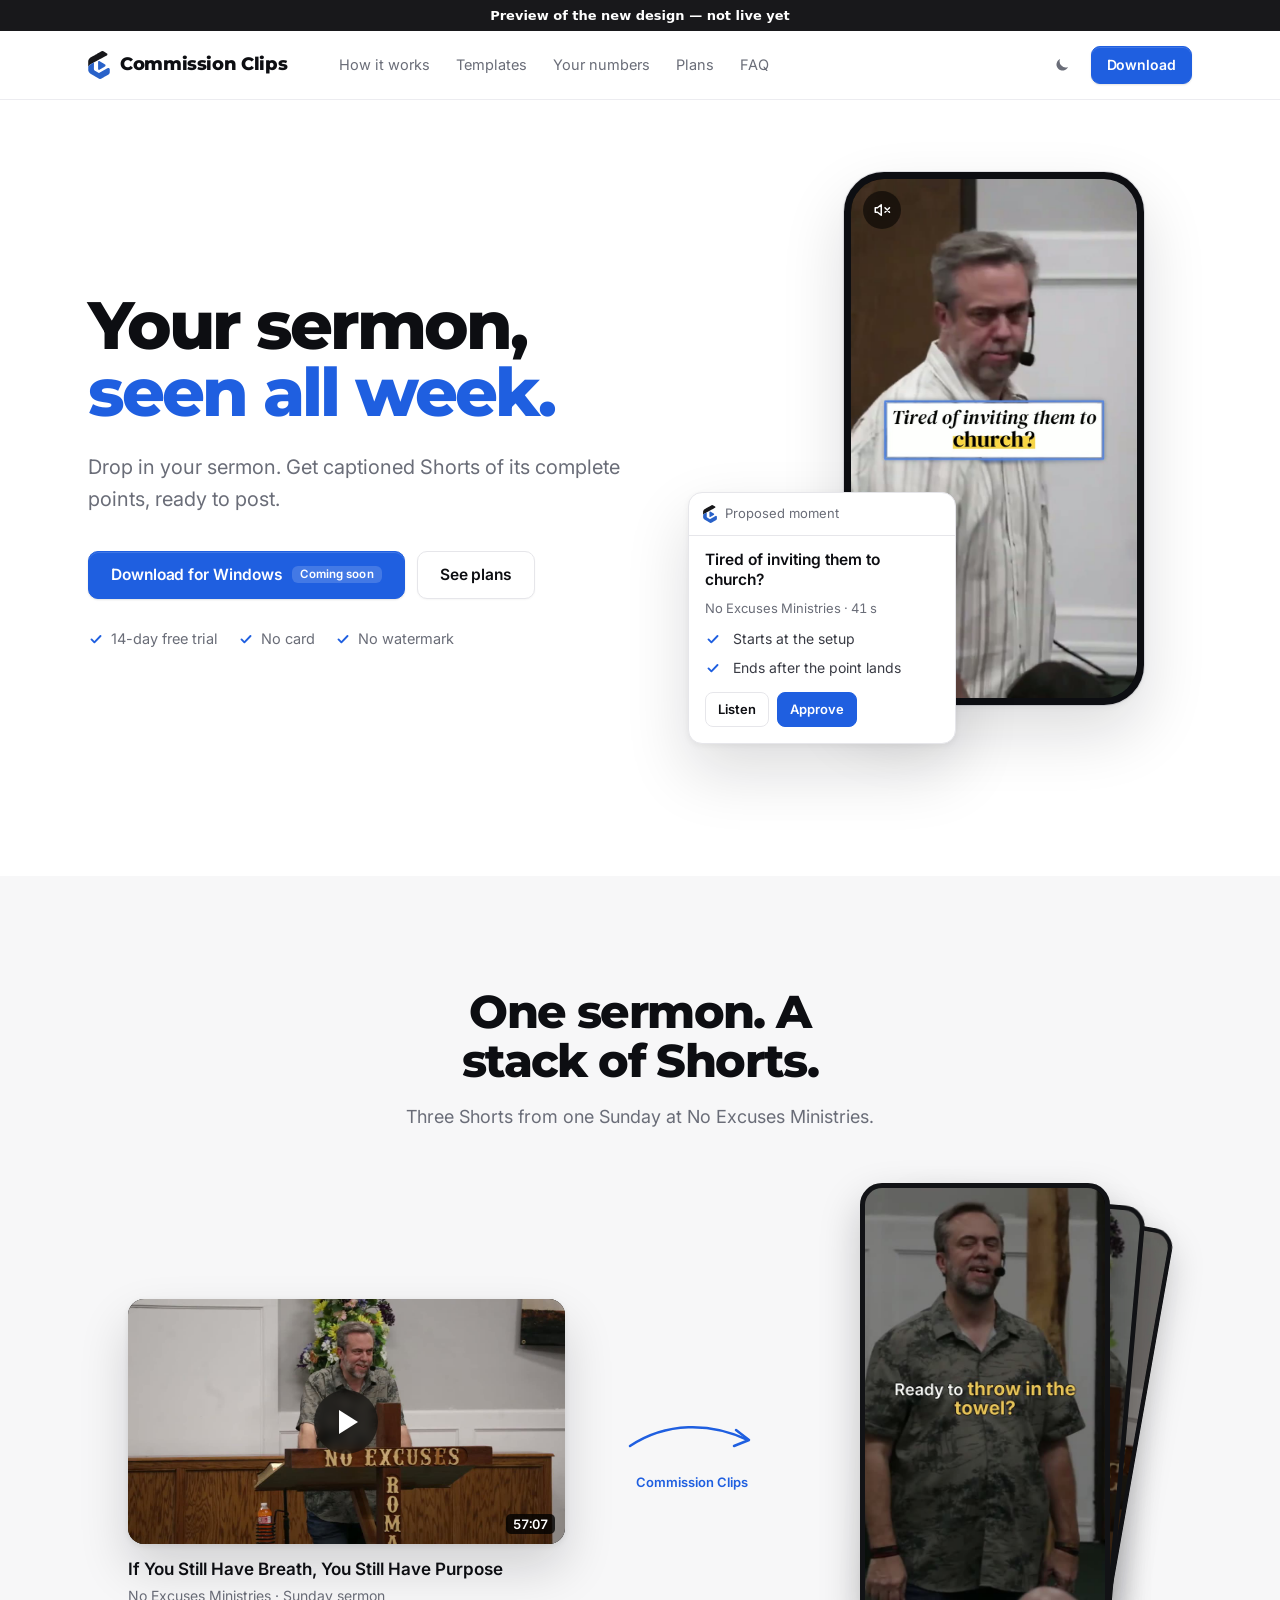
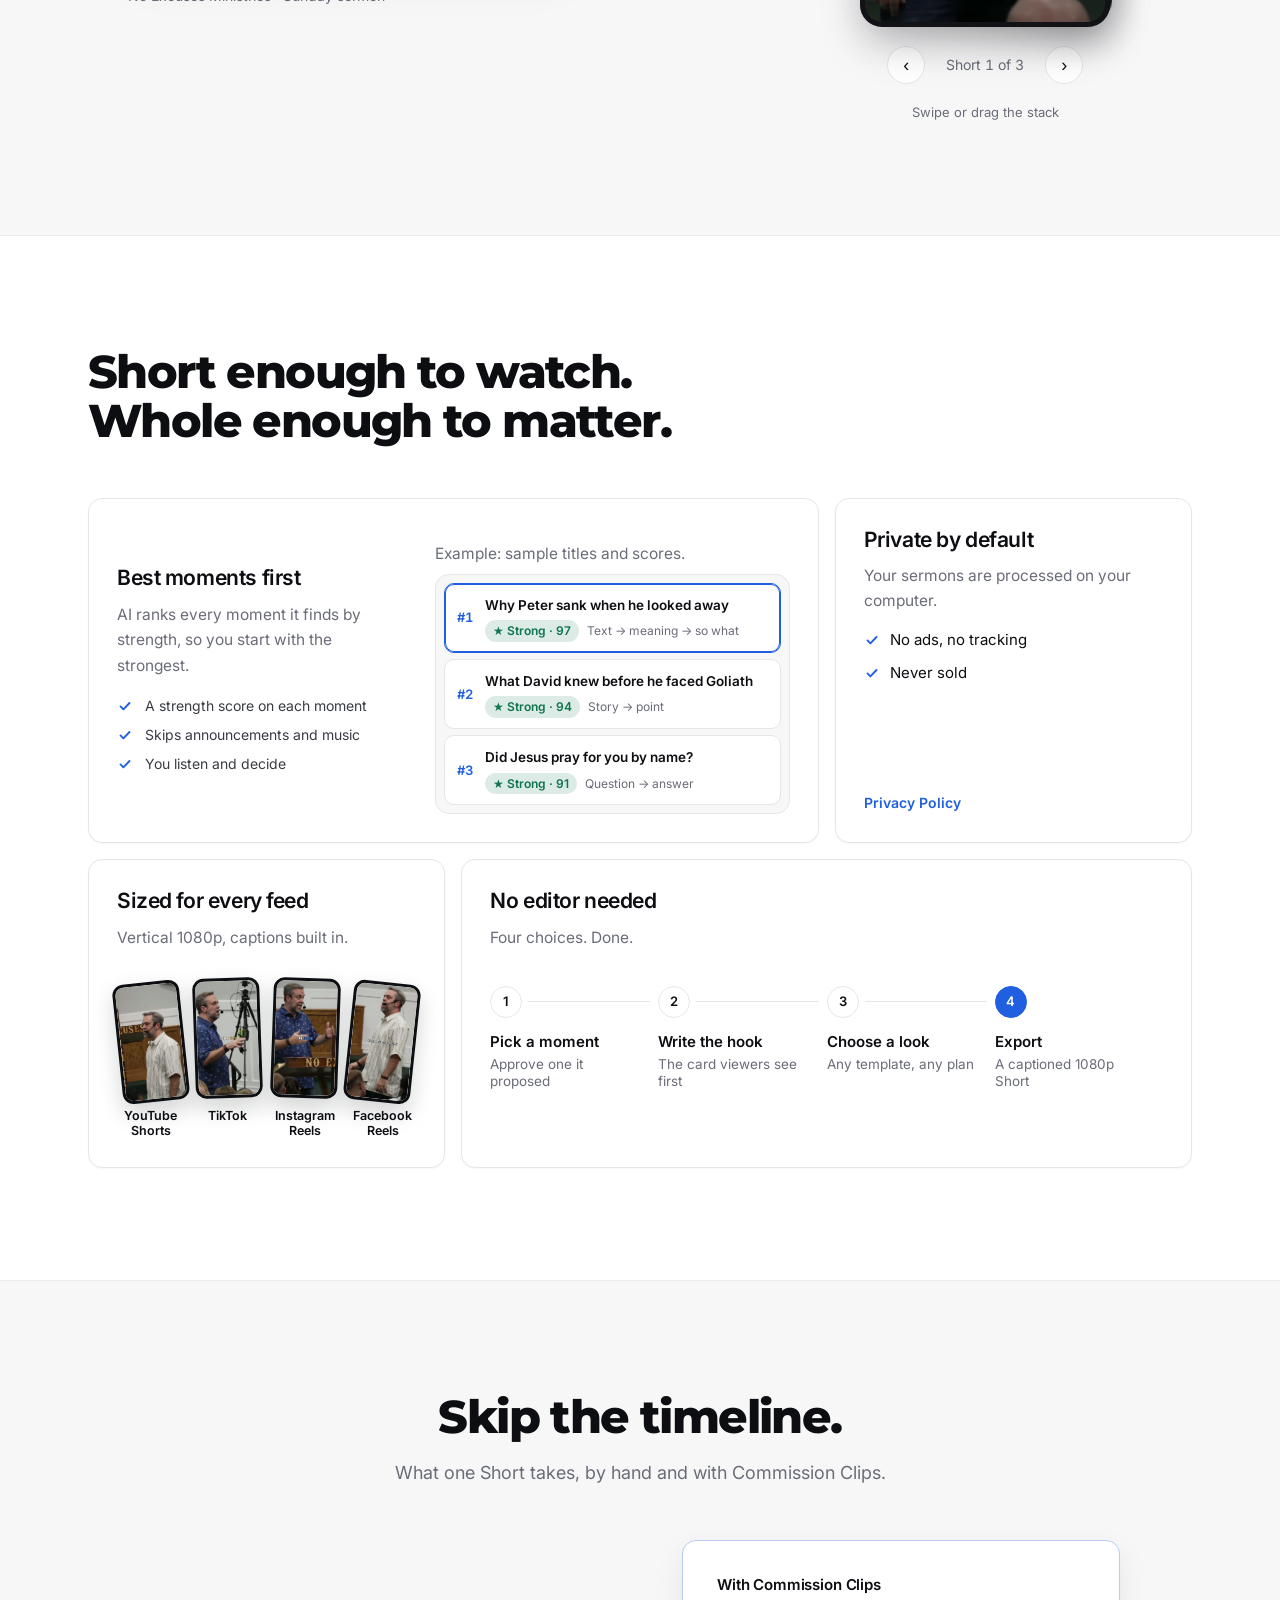
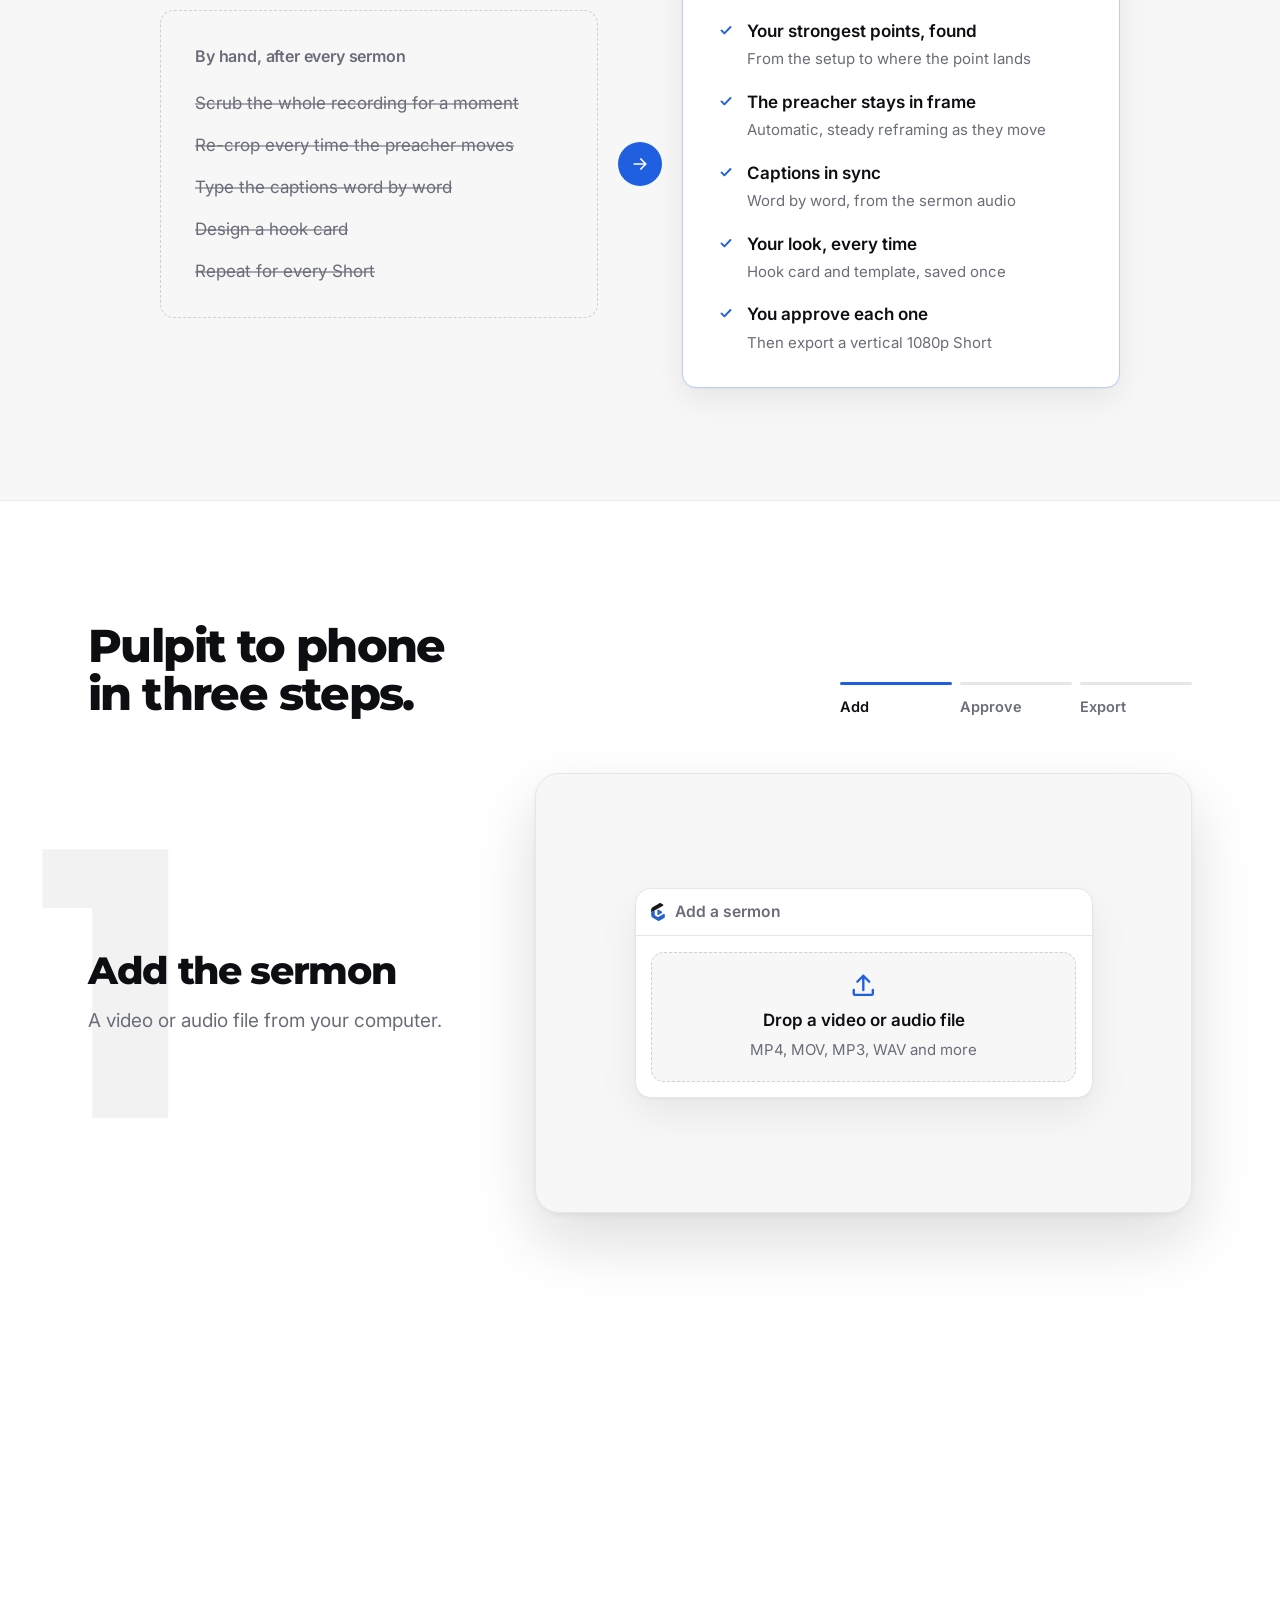
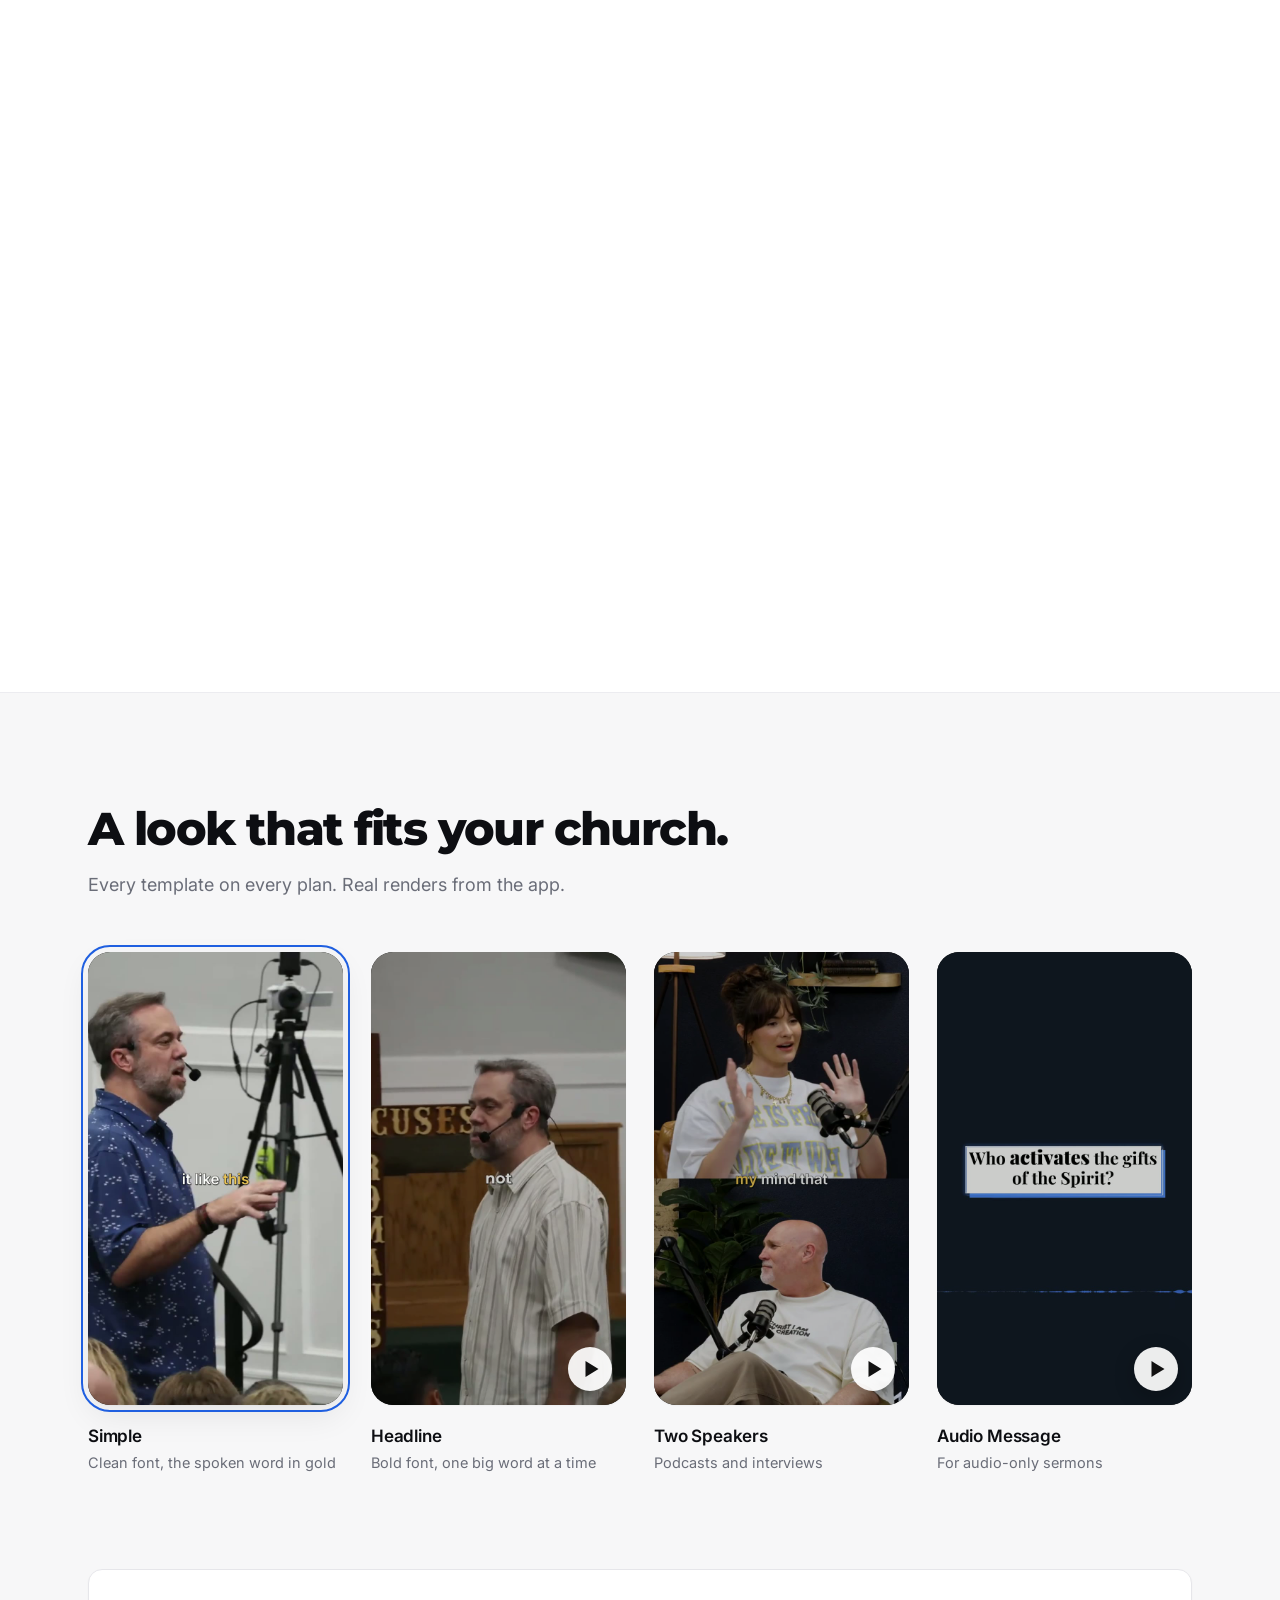
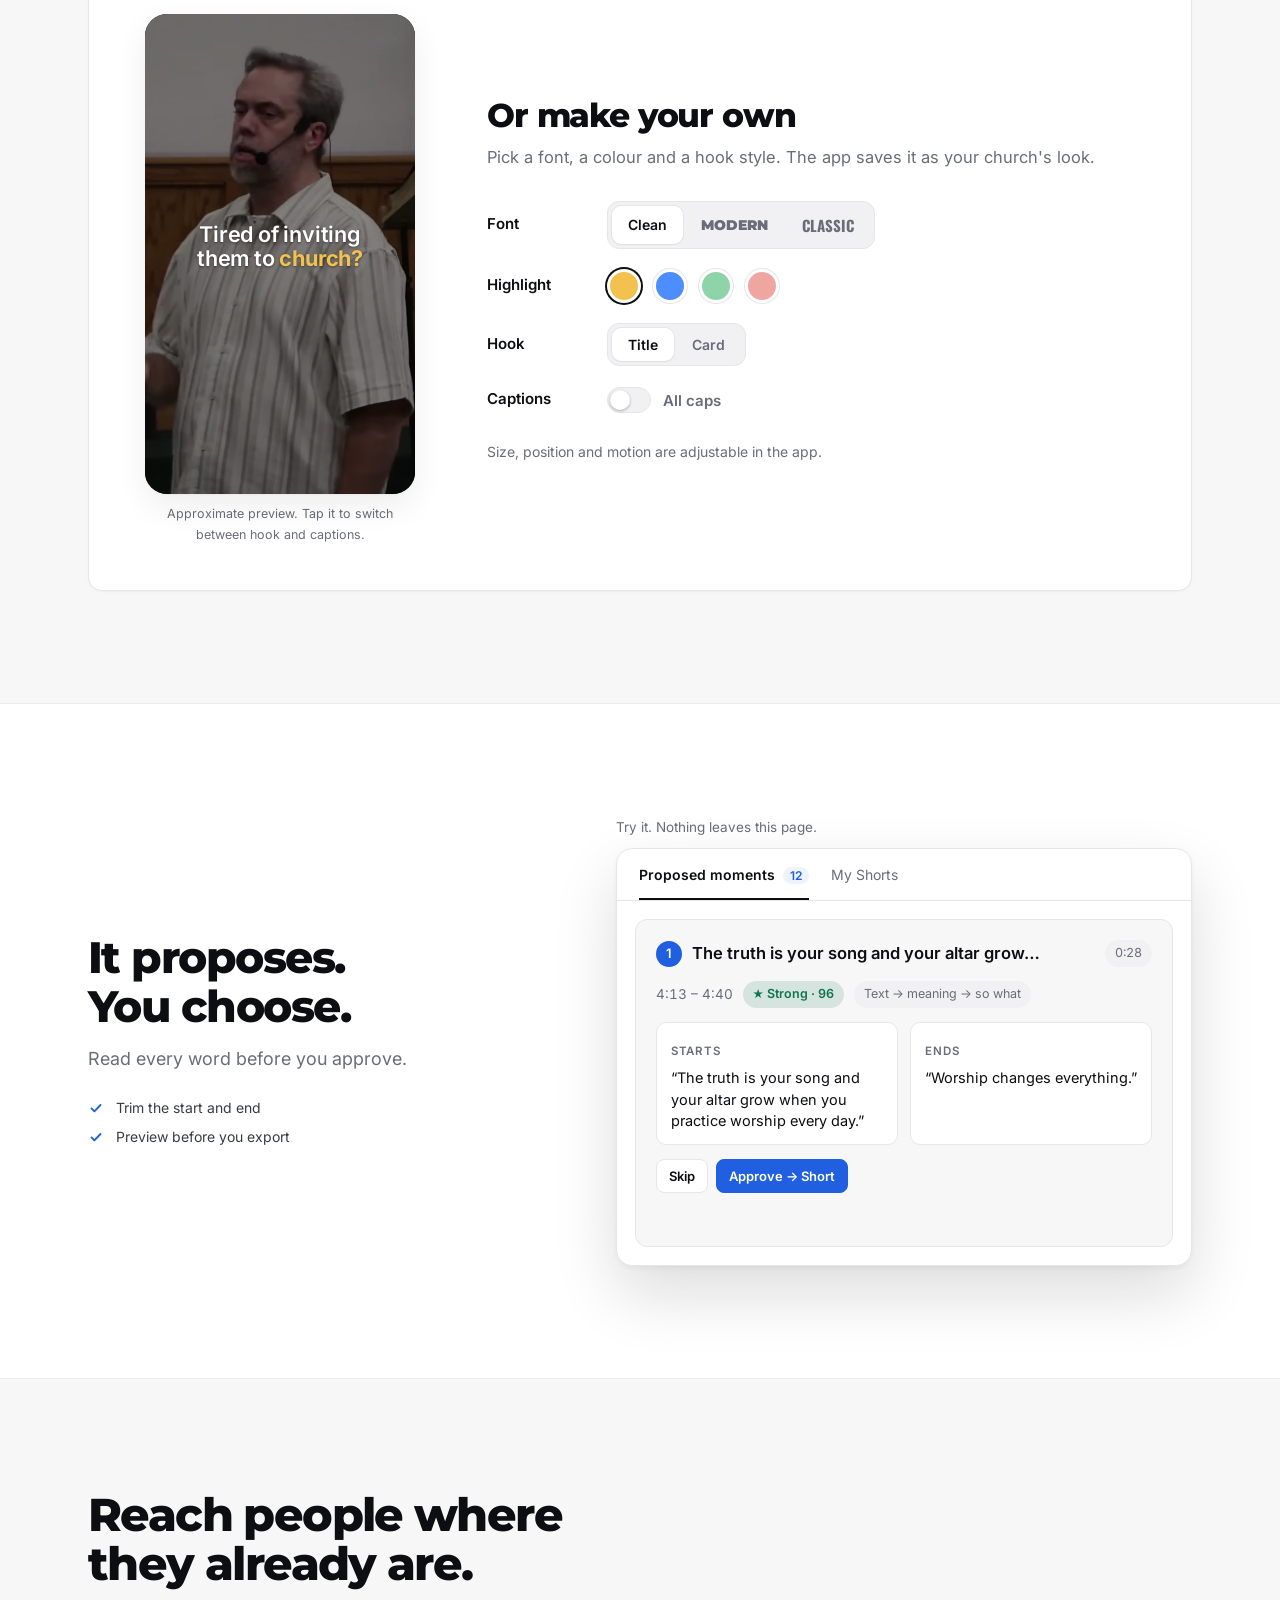
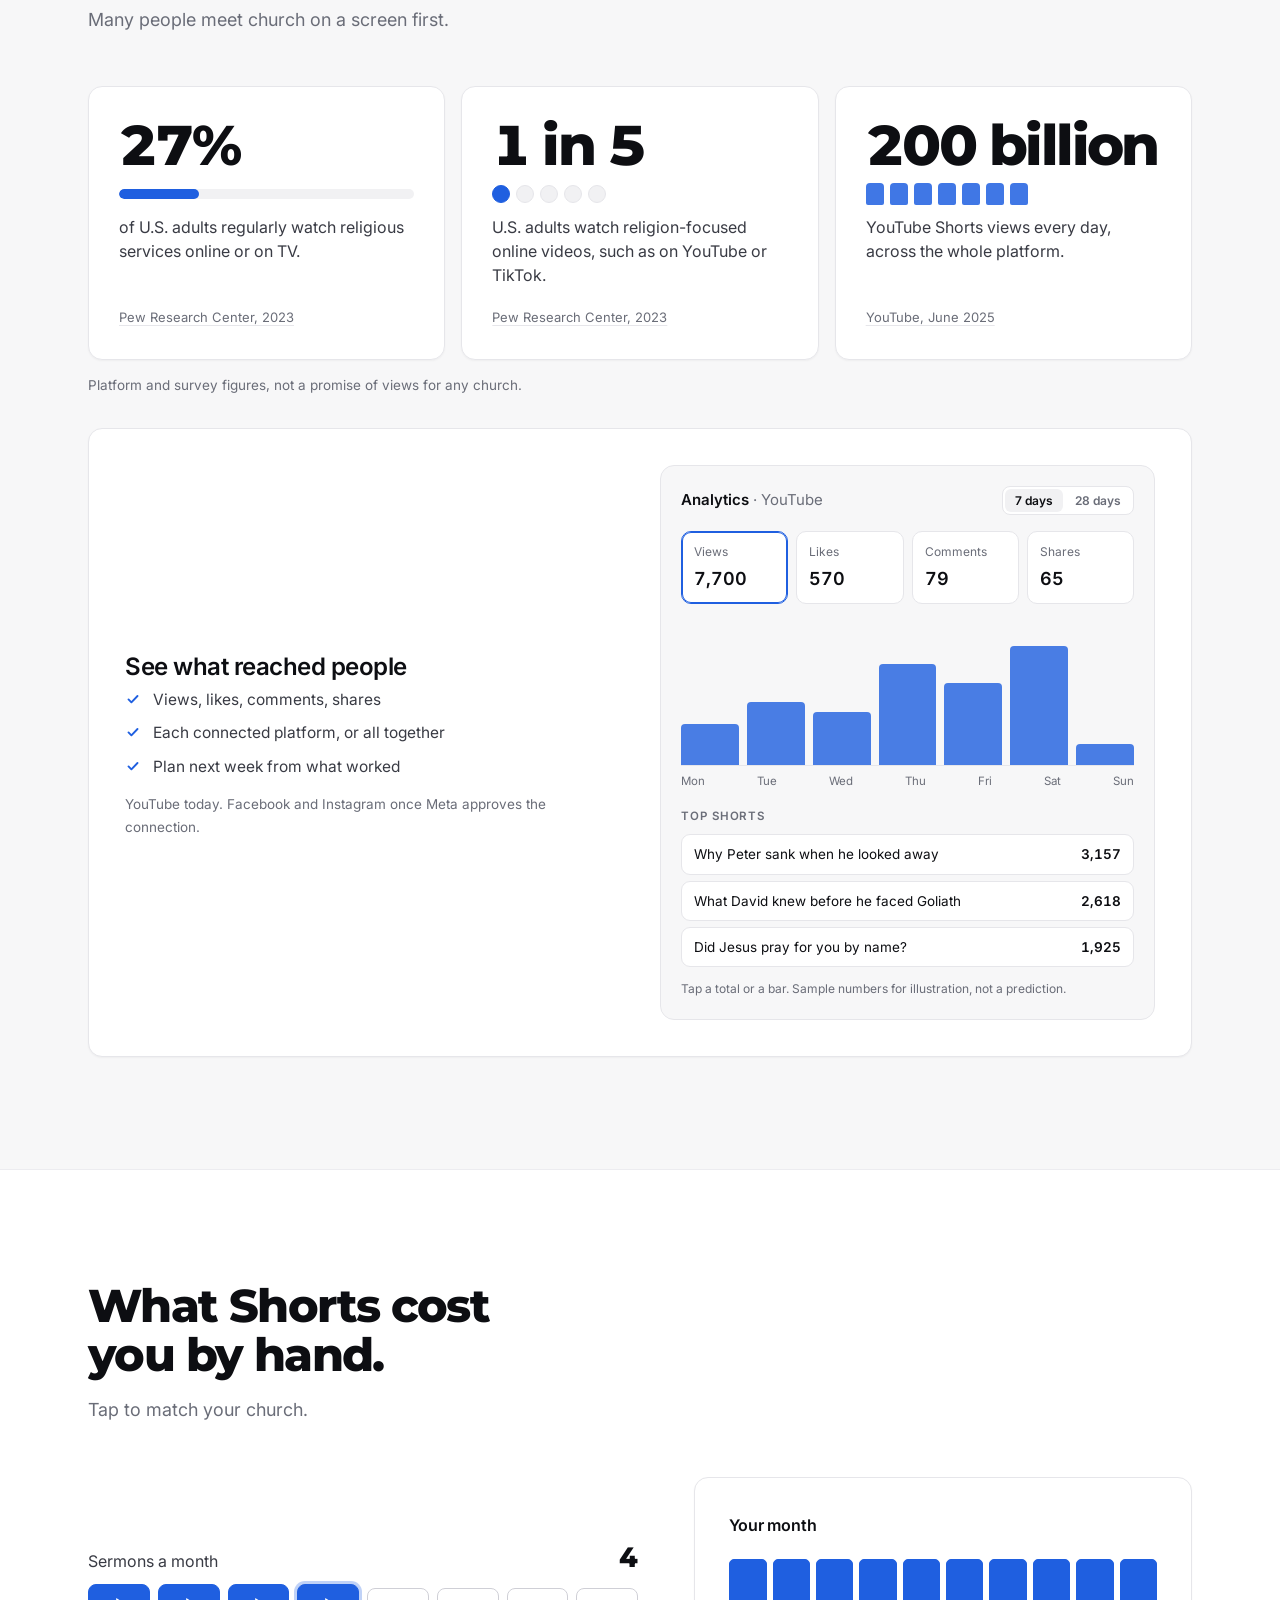
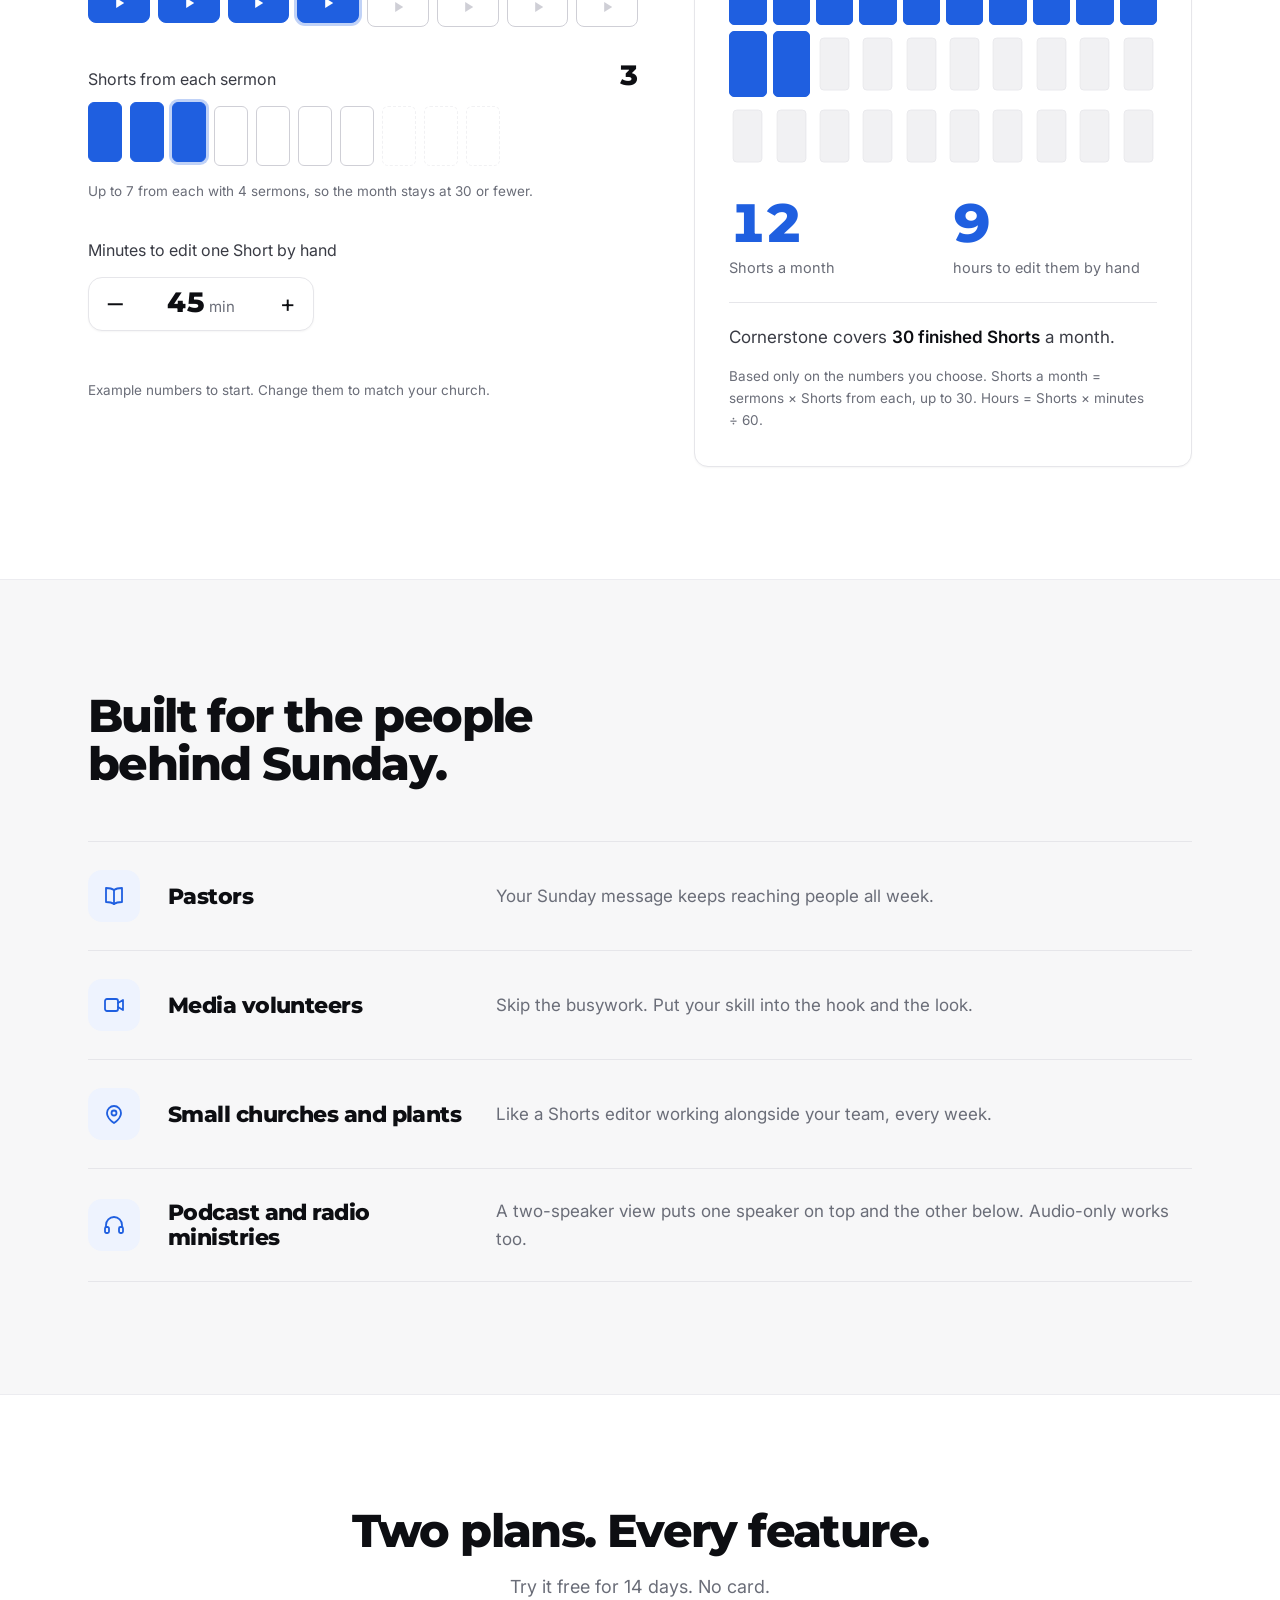
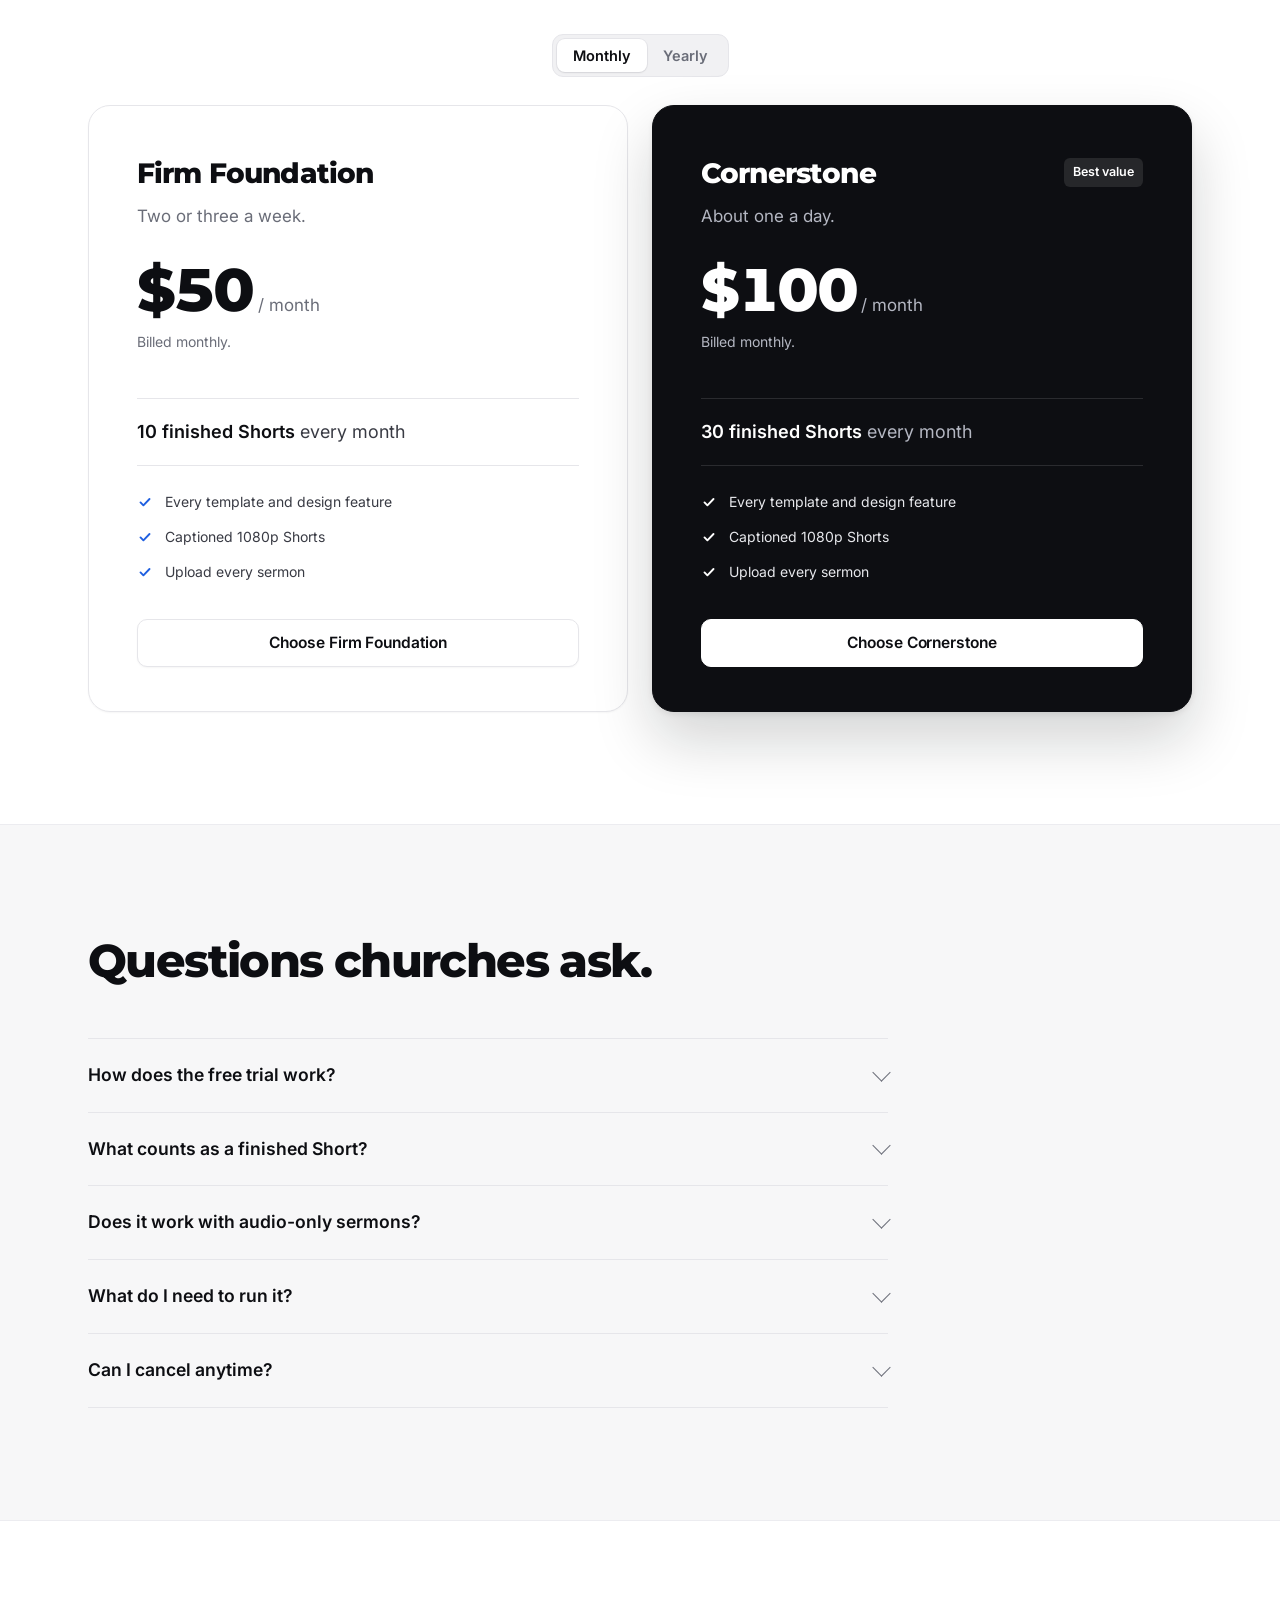
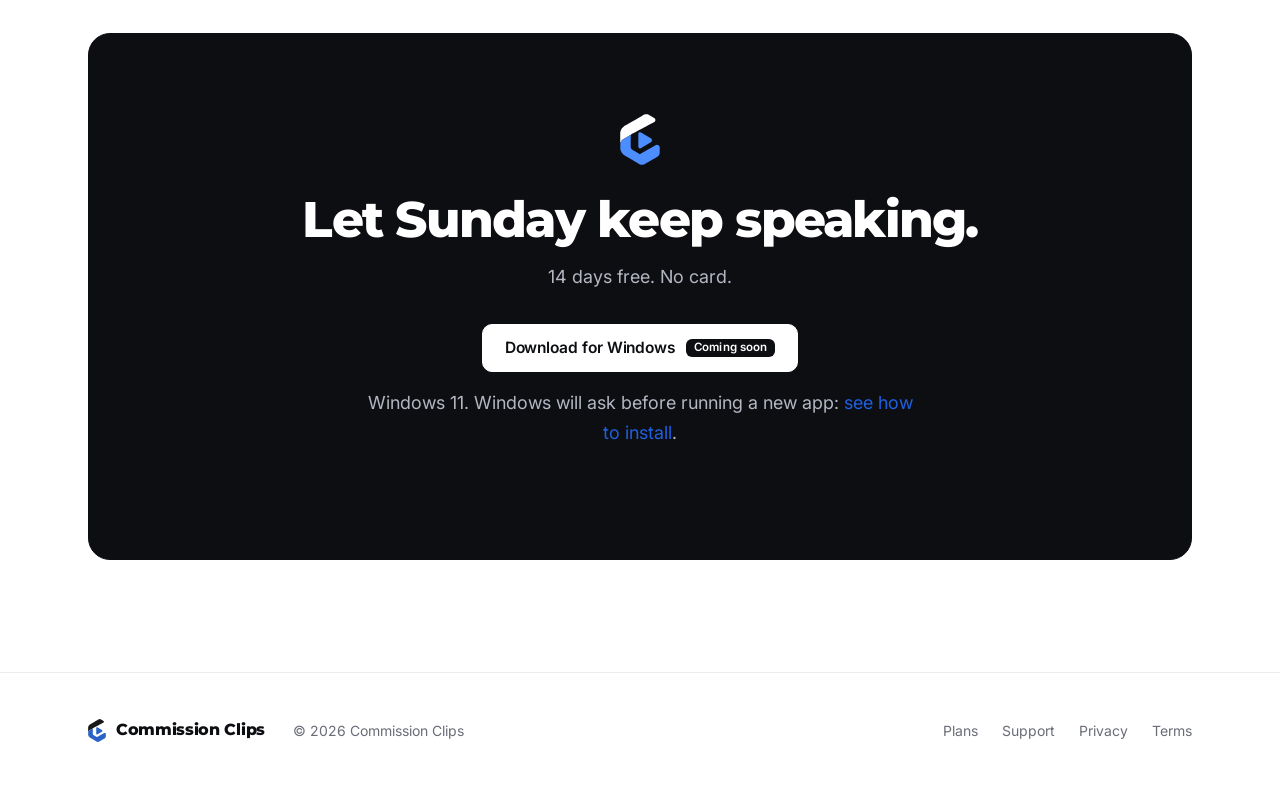
==== commit 93cf3312: "Preview: approved 24 Nov redesign (four templates, ranked moments, export step, analytics); Harvey c" ====
--- a/preview/index.html
+++ b/preview/index.html
@@ -10,11 +10,11 @@
 <meta name="twitter:card" content="summary_large_image">
 <meta name="theme-color" content="#f3f2ee" media="(prefers-color-scheme: light)"><meta name="theme-color" content="#0b0b0c" media="(prefers-color-scheme: dark)">
 <script src="theme.js"></script>
-<link rel="stylesheet" href="site.css?v=7">
+<link rel="stylesheet" href="site.css?v=9">
 <style>
 .hero { position: relative; overflow: hidden; padding: 72px 0 104px; }
 .hero .wrap { display: grid; grid-template-columns: 1.1fr .9fr; gap: 64px; align-items: center; }
-.hero h1 { font-size: clamp(44px, 5.2vw, 70px); line-height: 1; letter-spacing: -.045em; margin: 20px 0 24px; }
+.hero h1 { font-size: clamp(44px, 5.2vw, 70px); line-height: 1; letter-spacing: -.045em; margin: 0 0 24px; }
 .hero h1 em { font-style: normal; color: var(--accent); }
 .hero .lead { font-size: 20px; line-height: 1.6; color: var(--muted); max-width: 540px; }
 .hero .ctas { display: flex; flex-wrap: wrap; gap: 12px; margin-top: 36px; }
@@ -54,6 +54,21 @@
 .stat { margin-top: 2px; } .tile .stat { color: var(--text); font-size: 16px; } .stat b { display: block; font-family: var(--font-display); font-weight: 800; font-size: 40px; line-height: 1.05; color: var(--text); letter-spacing: -.04em; }
 .tile .src { font-size: 13px; } .src a { text-decoration: underline; text-underline-offset: 2px; }
 .t-points { grid-column: span 2; }
+/* Best moments first: the copy beside a small example of the ranked list */
+.bm { display: grid; grid-template-columns: minmax(0, .9fr) minmax(0, 1.1fr); gap: 28px; align-items: center; height: 100%; }
+.bm-copy { display: grid; gap: 10px; align-content: start; }
+.bm-copy .ticks { margin-top: 6px; }
+.bm-ex { display: grid; gap: 8px; min-width: 0; } .bm-note { margin: 0; }
+.bm-list { list-style: none; margin: 0; padding: 8px; display: grid; gap: 6px; border-radius: 14px; background: var(--surface); border: 1px solid var(--line); }
+.bm-list li { display: flex; align-items: center; gap: 12px; padding: 10px 12px; border-radius: 10px; background: var(--panel); border: 1px solid var(--line); min-width: 0; }
+.bm-list li:first-child { border-color: var(--accent); box-shadow: inset 0 0 0 1px var(--accent); }
+.bm-list i { flex: none; font-style: normal; font-weight: 700; font-size: 13px; color: var(--accent-ink); font-variant-numeric: tabular-nums; }
+.bm-list span { display: grid; gap: 4px; min-width: 0; }
+.bm-list b { font-size: 13.5px; font-weight: 600; color: var(--text); text-wrap: balance; }
+.bm-list em { font-style: normal; font-size: 12px; color: var(--muted); display: flex; flex-wrap: wrap; gap: 4px 8px; align-items: center; }
+.bm-list .st { text-decoration: none; font-weight: 600; color: var(--good); background: color-mix(in srgb, var(--good) 14%, transparent); border-radius: 999px; padding: 1px 8px; }
+.bm-list .st.dev { color: var(--soft); background: var(--raised); }
+@media (max-width: 760px) { .bm { grid-template-columns: minmax(0, 1fr); } }
 .t-team { grid-column: span 2; }
  .chips { list-style: none; margin: 8px 0 0; padding: 0; display: flex; flex-wrap: wrap; gap: 8px; }
 .chips li { padding: 6px 12px; border-radius: 8px; background: var(--surface); border: 1px solid var(--line); font-size: 14px; color: var(--text); }
@@ -76,11 +91,35 @@
 .dots { list-style: none; margin: 0; padding: 0; display: grid; gap: 6px; }
 .dots li { display: flex; align-items: center; gap: 10px; font-size: 14px; color: var(--soft); }
 .dots li::before { content: ""; flex: none; width: 6px; height: 6px; border-radius: 2px; background: var(--accent-ink); opacity: .7; }
-.platforms { list-style: none; margin: auto 0 0; padding: 12px 0 0; display: grid; grid-template-columns: 1fr 1fr; gap: 8px; }
-.platforms li { padding: 10px 12px; border-radius: 10px; background: var(--surface); border: 1px solid var(--line); font-size: 14px; font-weight: 600; color: var(--text); text-align: center; }
+/* Sized for every feed: four little phones, fanned; they straighten when the tile is hovered. */
+.feeds { list-style: none; margin: auto 0 0; padding: 18px 0 0; display: grid; grid-template-columns: repeat(4, minmax(0, 1fr)); gap: 10px; }
+.feeds li { display: grid; gap: 10px; justify-items: center; align-content: start; text-align: center; font-size: 12.5px; font-weight: 600; line-height: 1.25; color: var(--text); }
+.feeds img { width: 100%; aspect-ratio: 9 / 16; object-fit: cover; border-radius: 11px; border: 3px solid #0d0e12; background: #000;
+  box-shadow: 0 10px 22px rgba(13, 14, 18, .18); transition: transform .45s cubic-bezier(.3, 1.5, .5, 1); }
+.feeds li:nth-child(1) img { transform: rotate(-6deg) translateY(4px); }
+.feeds li:nth-child(2) img { transform: rotate(-2deg); }
+.feeds li:nth-child(3) img { transform: rotate(2deg); }
+.feeds li:nth-child(4) img { transform: rotate(6deg) translateY(4px); }
+.t-feeds:hover .feeds img { transform: translateY(-6px); }
+.feeds li:nth-child(2) img, .t-feeds:hover .feeds li:nth-child(2) img { transition-delay: 40ms; }
+.feeds li:nth-child(3) img, .t-feeds:hover .feeds li:nth-child(3) img { transition-delay: 80ms; }
+.feeds li:nth-child(4) img, .t-feeds:hover .feeds li:nth-child(4) img { transition-delay: 120ms; }
+@media (prefers-reduced-motion: reduce) { .feeds img { transition: none; } }
 .stats { display: grid; grid-template-columns: repeat(3, minmax(0, 1fr)); gap: 16px; }
 .fact { margin: 0; display: flex; flex-direction: column; gap: 10px; padding: 30px; }
 .fact b { font-family: var(--font-display); font-weight: 800; font-size: clamp(40px, 4.4vw, 56px); line-height: 1; letter-spacing: -.045em; color: var(--text); }
+.fact b { font-variant-numeric: tabular-nums; }
+/* Each figure gets a small picture that fills in as it counts up: 27 of 100, 1 of 5 people, 200 billion every day of the week. */
+.fact-viz { display: flex; align-items: center; gap: 6px; height: 22px; }
+.fact-viz.bar { height: 10px; margin-block: 6px; border-radius: 999px; background: var(--raised); overflow: hidden; }
+.fact-viz.bar i { width: calc(var(--p) * 100%); height: 100%; border-radius: inherit; background: var(--accent); transform-origin: left; transition: transform 1.2s cubic-bezier(.2,.7,.2,1) var(--d, 0s); }
+.fact-viz.dots i { width: 18px; height: 18px; border-radius: 50%; background: var(--raised); border: 1px solid var(--line); transition: background .4s ease calc(var(--d, 0s) + .8s), border-color .4s ease calc(var(--d, 0s) + .8s), transform .4s cubic-bezier(.3,1.6,.5,1) calc(var(--d, 0s) + .8s); }
+.fact-viz.dots i.on { background: var(--accent); border-color: var(--accent); }
+.fact-viz.week { align-items: flex-end; }
+.fact-viz.week i { flex: 1; max-width: 18px; height: 100%; border-radius: 4px 4px 2px 2px; background: var(--accent); opacity: .85; transform-origin: bottom; transition: transform .7s cubic-bezier(.2,.7,.2,1) calc(var(--d, 0s) + var(--j) * 90ms); }
+.fact.armed .fact-viz.bar i { transform: scaleX(0); }
+.fact.armed .fact-viz.dots i.on { background: var(--raised); border-color: var(--line); transform: scale(.6); }
+.fact.armed .fact-viz.week i { transform: scaleY(0); }
 .fact figcaption { color: var(--soft); font-size: 16px; line-height: 1.5; }
 .fact a { margin-top: auto; padding-top: 10px; font-size: 13px; color: var(--muted); text-decoration: underline; text-underline-offset: 3px; text-decoration-color: var(--line); }
 .fact a:hover { color: var(--text); }
@@ -142,6 +181,25 @@
 @media (max-width: 900px) { .stats { grid-template-columns: 1fr; } .insights { grid-template-columns: 1fr; padding: 24px; gap: 28px; } }
 /* gentle reveal on scroll: content is visible at rest; only items below the first screen start lowered, and only with motion allowed */
 .pre { opacity: 0; transform: translateY(14px); }
+@media (prefers-reduced-motion: no-preference) {
+  /* Cards and buttons lift slightly under the pointer. */
+  .tile, .who-list li, .fact, .plan { transition: opacity .6s ease, transform .3s cubic-bezier(.2,.7,.2,1), box-shadow .3s, border-color .2s; }
+  .tile:hover, .fact:hover, .plan:hover { transform: translateY(-4px); box-shadow: var(--shadow); }
+  .who-ic { transition: transform .35s cubic-bezier(.3,1.6,.5,1); }
+  .who-list li:hover .who-ic { transform: rotate(-6deg) scale(1.08); }
+  .btn { transition: transform .2s ease, background .2s, border-color .2s, box-shadow .2s; }
+  .btn:hover { transform: translateY(-1px); }
+  .btn.accent:hover { box-shadow: 0 10px 24px -10px color-mix(in srgb, var(--accent) 70%, transparent); }
+  .btn:active { transform: translateY(0) scale(.98); }
+  /* Ranked moments slide in one after another, then the top one glows once. */
+  .bm-list li { transition: opacity .5s ease, transform .5s cubic-bezier(.2,.7,.2,1); transition-delay: calc(var(--k, 0) * 140ms); }
+  .bm-list.pre-rank li { opacity: 0; transform: translateX(22px); }
+  .bm-list.ranked li:first-child { animation: bm-glow 1.6s ease .7s 1; }
+  @keyframes bm-glow { 40% { box-shadow: inset 0 0 0 1px var(--accent), 0 0 0 6px color-mix(in srgb, var(--accent) 18%, transparent); } }
+  /* Step 3: the export checklist ticks in beside the finished Short. */
+  .hs.hs-on .ex-list li { opacity: 0; transform: translateX(16px); transition: opacity .45s ease, transform .45s cubic-bezier(.2,.7,.2,1); transition-delay: calc(var(--k, 0) * 120ms + .15s); }
+  .hs.hs-on .ex-vis.live .ex-list li { opacity: 1; transform: none; }
+}
 .reveal { transition: opacity .6s ease, transform .6s ease; }
 .sound { position: absolute; left: 12px; top: 12px; z-index: 2; width: 38px; height: 38px; display: grid; place-items: center; padding: 0;
   border: 0; border-radius: 50%; background: rgba(0, 0, 0, .55); color: #ffffff; cursor: pointer; backdrop-filter: blur(6px); -webkit-backdrop-filter: blur(6px); }
@@ -150,11 +208,6 @@
 .sound .i-on { display: none; } .sound[aria-pressed="true"] .i-on { display: block; } .sound[aria-pressed="true"] .i-off { display: none; }
 .sound:focus-visible { outline: 3px solid var(--accent); outline-offset: 2px; }
 .reassure { text-align: center; color: var(--muted); font-size: 14.5px; margin-top: 18px; }
-.steps { display: grid; grid-template-columns: repeat(3, 1fr); gap: 20px; }
-.step { padding: 0; overflow: hidden; display: flex; flex-direction: column; }
-.step .shot { aspect-ratio: 16 / 10; background: var(--surface); border-bottom: 1px solid var(--line); overflow: hidden; }
-.step .shot > img { width: 100%; height: 100%; object-fit: cover; object-position: top left; }
-.step .shot.phoneish, .step .shot.mock { display: grid; place-items: center; background: var(--surface); }
 .win { width: 84%; background: var(--panel); border: 1px solid var(--line); border-radius: 12px; box-shadow: var(--shadow); overflow: hidden; font-size: 12.5px; }
 .win-bar { display: flex; align-items: center; gap: 7px; padding: 8px 12px; border-bottom: 1px solid var(--line); color: var(--muted); font-weight: 600; font-size: 12px; }
 .win-bar img { width: 11px; height: 14px; }
@@ -167,30 +220,24 @@
 .rows li:last-child { border-bottom: 0; }
 .rows span { display: grid; min-width: 0; } .rows b { color: var(--text); font-weight: 600; white-space: nowrap; overflow: hidden; text-overflow: ellipsis; }
 .rows em { font-style: normal; color: var(--muted); font-size: 11.5px; font-variant-numeric: tabular-nums; }
-.step .shot.phoneish img { width: 116px; height: auto; aspect-ratio: 9/16; border-radius: 16px; border: 4px solid #0d0e12; object-fit: cover; }
-.step .body { padding: 26px 28px 30px; }
-.step .n { display: inline-block; color: var(--accent-ink); font-weight: 600; font-size: 13px; letter-spacing: .1em; font-variant-numeric: tabular-nums; }
-.step .n::before { content: "STEP 0"; }
-.step h3 { font-size: 20px; letter-spacing: -.02em; margin: 8px 0 8px; }
-.step p { color: var(--muted); font-size: 15.5px; }
-.picker { display: grid; grid-template-columns: minmax(0, 330px) minmax(0, 1fr); gap: 64px; align-items: center; max-width: 1060px; margin: 0 auto; }
-.pk-phone { aspect-ratio: 9 / 16; border-radius: 22px; overflow: hidden; background: #000; box-shadow: var(--shadow); max-width: 100%; }
-.pk-phone video { width: 100%; height: 100%; object-fit: cover; display: block; }
-.pk-cap { margin-top: 14px; text-align: center; font-size: 14px; color: var(--muted); }
-.pk-cap b { color: var(--text); font-weight: 600; }
-.pk-why { margin: 6px auto 0; max-width: 34ch; text-align: center; font-size: 13.5px; line-height: 1.45; color: var(--muted); text-wrap: balance; }
-.pk-step { font-size: 13px; font-weight: 600; letter-spacing: .06em; text-transform: uppercase; color: var(--muted); margin-bottom: 14px; }
-.pk-list { display: grid; grid-template-columns: repeat(2, minmax(0, 1fr)); gap: 10px; position: relative; }   /* 10 templates: 5 even rows */
-.pk-opt { display: flex; align-items: center; gap: 14px; min-width: 0; padding: 9px 14px 9px 9px; border: 1px solid var(--line); border-radius: 12px;
-  background: var(--panel); color: var(--text); font: inherit; text-align: left; cursor: pointer; transition: border-color .15s, box-shadow .15s; }
-.pk-opt:hover { border-color: color-mix(in srgb, var(--text) 28%, var(--line)); }
-.pk-opt[aria-checked="true"] { border-color: var(--accent); box-shadow: inset 0 0 0 1px var(--accent); }
-.pk-opt:focus-visible { outline: 3px solid var(--accent); outline-offset: 2px; }
-.pk-opt img { width: 34px; aspect-ratio: 9 / 16; border-radius: 6px; object-fit: cover; flex: none; background: #000; }
-.pk-opt span { min-width: 0; }
-.pk-opt b { display: block; font-size: 15px; font-weight: 600; }
-.pk-opt small { display: block; color: var(--muted); font-size: 13px; }
-.pk-note { margin-top: 18px; font-size: 14px; color: var(--muted); }
+/* Templates: four phones side by side; the chosen one plays, the others wait on their still frame. */
+.gallery { display: grid; grid-template-columns: repeat(4, minmax(0, 1fr)); gap: 28px; }
+.gl-opt { display: grid; align-content: start; gap: 3px; min-width: 0; padding: 0; border: 0; background: none; color: var(--text); font: inherit; text-align: left; cursor: pointer; }
+.gl-opt:focus-visible { outline: none; }
+.gl-phone { position: relative; display: block; aspect-ratio: 9 / 16; max-width: 100%; margin-bottom: 14px; border-radius: 22px; overflow: hidden; background: #000;
+  box-shadow: var(--shadow-sm); outline: 2px solid transparent; outline-offset: 5px; transition: transform .35s cubic-bezier(.2,.7,.2,1), box-shadow .35s, outline-color .2s; }
+.gl-phone video { width: 100%; height: 100%; object-fit: cover; display: block; transition: filter .3s; }
+.gl-opt[aria-checked="false"] video { filter: brightness(.8); }
+.gl-opt:hover .gl-phone { transform: translateY(-6px); box-shadow: var(--shadow); }
+.gl-opt[aria-checked="true"] .gl-phone, .gl-opt:focus-visible .gl-phone { outline-color: var(--accent); box-shadow: var(--shadow); }
+.gl-play { position: absolute; right: 14px; bottom: 14px; width: 44px; height: 44px; border-radius: 50%; background: rgba(255,255,255,.92);
+  box-shadow: 0 6px 20px rgba(0,0,0,.25); transition: opacity .25s, scale .25s; }
+.gl-play::after { content: ""; position: absolute; left: 55%; top: 50%; translate: -50% -50%; border-style: solid; border-width: 8px 0 8px 13px; border-color: transparent transparent transparent #111; }
+.gl-opt:hover .gl-play { scale: 1.08; }
+.gl-opt[aria-checked="true"] .gl-play { opacity: 0; scale: .7; }
+.gl-opt b { font-size: 17px; font-weight: 600; letter-spacing: -.01em; }
+.gl-opt small { color: var(--muted); font-size: 14.5px; line-height: 1.4; }
+@media (prefers-reduced-motion: reduce) { .gl-phone, .gl-play, .gl-phone video { transition: none; } }
 /* Build-your-own: the same fonts, sizes and placement as the app's preset templates (assets/presets/*.json) */
 @font-face { font-family: "CC Inter"; src: url("fonts/Inter-SemiBold.woff2") format("woff2"); font-weight: 600; font-display: swap; }
 @font-face { font-family: "CC Inter"; src: url("fonts/Inter-Bold.woff2") format("woff2"); font-weight: 700; font-display: swap; }
@@ -198,25 +245,34 @@
 @font-face { font-family: "CC Montserrat"; src: url("fonts/Montserrat-Black.woff2") format("woff2"); font-weight: 900; font-display: swap; }
 @font-face { font-family: "CC Oswald"; src: url("fonts/Oswald-Bold.woff2") format("woff2"); font-weight: 700; font-display: swap; }
 @font-face { font-family: "CC DM Serif"; src: url("fonts/DMSerifDisplay-Regular.woff2") format("woff2"); font-weight: 400; font-display: swap; }
-.builder { margin: 72px auto 0; max-width: 960px; display: grid; grid-template-columns: minmax(0, 1fr) minmax(0, 270px); gap: 56px; align-items: center; padding: 36px 40px; }
-.bd-copy h3 { font-size: 24px; letter-spacing: -.02em; }
-.bd-copy > p.muted { margin: 8px 0 22px; }
-.bd-ctls { display: grid; gap: 16px; }
-.bd-ctl { display: grid; grid-template-columns: 96px minmax(0, 1fr); align-items: center; gap: 12px; }
-.bd-label { font-size: 12px; font-weight: 600; letter-spacing: .08em; text-transform: uppercase; color: var(--muted); }
-.bd-seg { display: flex; flex-wrap: wrap; gap: 6px; }
-.bd-seg button, .bd-switch { font: 600 14px var(--font); color: var(--text); background: var(--panel); border: 1px solid var(--line); border-radius: 9px; padding: 7px 13px; cursor: pointer; }
-.bd-seg button:hover, .bd-switch:hover { border-color: color-mix(in srgb, var(--text) 28%, var(--line)); }
-.bd-seg button[aria-checked="true"], .bd-switch[aria-checked="true"] { border-color: var(--accent); box-shadow: inset 0 0 0 1px var(--accent); }
-/* Each font button is written in the caption font it picks */
+.builder { margin: 96px 0 0; display: grid; grid-template-columns: minmax(0, 270px) minmax(0, 1fr); gap: 72px; align-items: center; padding: 44px 56px; }
+.bd-stage { order: -1; }
+.bd-copy h3 { font-family: var(--font-display); font-weight: 800; font-size: clamp(26px, 2.6vw, 34px); line-height: 1.1; letter-spacing: -.035em; text-wrap: balance; }
+.bd-copy > p.muted { margin: 10px 0 30px; font-size: 16.5px; }
+.bd-ctls { display: grid; gap: 20px; }
+.bd-ctl { display: grid; grid-template-columns: 104px minmax(0, 1fr); align-items: center; gap: 16px; }
+.bd-label { font-size: 15px; font-weight: 600; color: var(--text); }
+/* Segmented controls: one rounded track, the chosen option raised on it. */
+.bd-seg { display: inline-flex; flex-wrap: wrap; gap: 2px; padding: 4px; width: max-content; max-width: 100%; border-radius: 12px; background: var(--raised); border: 1px solid var(--line); }
+.bd-seg button { font: 600 14px var(--font); color: var(--muted); background: transparent; border: 0; border-radius: 9px; padding: 8px 16px; cursor: pointer; transition: background .2s, color .2s, box-shadow .2s; }
+.bd-seg button:hover { color: var(--text); }
+.bd-seg button[aria-checked="true"] { background: var(--panel); color: var(--text); box-shadow: var(--shadow-sm), 0 0 0 1px var(--line); }
 .bd-seg [data-font="clean"] { font-family: "CC Inter", var(--font); font-weight: 600; }
 .bd-seg [data-font="modern"] { font-family: "CC Montserrat", var(--font); font-weight: 900; }
 .bd-seg [data-font="classic"] { font-family: "CC Oswald", var(--font); font-weight: 700; font-size: 15px; }
-.bd-swatches { display: flex; gap: 10px; }
-.bd-swatches button { width: 30px; height: 30px; border-radius: 50%; border: 2px solid var(--panel); background: var(--c); box-shadow: 0 0 0 1px var(--line); cursor: pointer; padding: 0; }
-.bd-swatches button[aria-checked="true"] { box-shadow: 0 0 0 2px var(--accent); }
+.bd-swatches { display: flex; gap: 12px; }
+.bd-swatches button { width: 34px; height: 34px; border-radius: 50%; border: 3px solid var(--panel); background: var(--c); box-shadow: 0 0 0 1px var(--line); cursor: pointer; padding: 0; transition: box-shadow .2s, scale .2s; }
+.bd-swatches button:hover { scale: 1.08; }
+.bd-swatches button[aria-checked="true"] { box-shadow: 0 0 0 2px var(--text); }
+/* All caps: a toggle switch. */
+.bd-switch { position: relative; display: inline-flex; align-items: center; min-height: 26px; padding: 0 0 0 56px; border: 0; background: none; font: 600 15px var(--font); color: var(--muted); cursor: pointer; }
+.bd-switch::before { content: ""; position: absolute; left: 0; top: 50%; translate: 0 -50%; width: 44px; height: 26px; box-sizing: border-box; border-radius: 999px; background: var(--raised); border: 1px solid var(--line); transition: background .2s, border-color .2s; }
+.bd-switch::after { content: ""; position: absolute; left: 3px; top: 50%; translate: 0 -50%; width: 20px; height: 20px; border-radius: 50%; background: #fff; box-shadow: 0 1px 3px rgba(0,0,0,.3); transition: left .2s cubic-bezier(.3,1.4,.5,1); }
+.bd-switch[aria-checked="true"] { color: var(--text); }
+.bd-switch[aria-checked="true"]::before { background: var(--accent); border-color: var(--accent); }
+.bd-switch[aria-checked="true"]::after { left: 21px; }
 .bd-seg button:focus-visible, .bd-swatches button:focus-visible, .bd-switch:focus-visible, .bd-phone:focus-visible { outline: 3px solid var(--accent); outline-offset: 2px; }
-.bd-more { margin-top: 20px; font-size: 13.5px; color: var(--muted); }
+.bd-more { margin-top: 26px; font-size: 14px; color: var(--muted); }
 /* The phone is 1080 px wide in the app, so 1cqw = 10.8 app px */
 .bd-phone { --hl: #f2c14e; position: relative; aspect-ratio: 9 / 16; max-width: 100%; border-radius: 22px; overflow: hidden; background: #000;
   box-shadow: var(--shadow); container-type: inline-size; cursor: pointer; }
@@ -251,11 +307,11 @@
 .bd-phone[data-font="classic"] .bd-hook { font-family: "CC DM Serif", Georgia, serif; font-weight: 400; }
 .bd-phone[data-font="modern"] .bd-cap, .bd-phone[data-font="classic"] .bd-cap { font-size: 6.1cqw; --o: .28cqw; --oc: rgba(0,0,0,.9); --sc: rgba(0,0,0,.35); }
 .bd-note { margin-top: 10px; text-align: center; font-size: 12.5px; color: var(--muted); }
-@media (max-width: 820px) { .builder { grid-template-columns: minmax(0, 1fr); gap: 28px; padding: 24px 20px; margin-top: 48px; }
+@media (max-width: 820px) { .builder { grid-template-columns: minmax(0, 1fr); gap: 28px; padding: 26px 20px; margin-top: 56px; }
   .bd-stage { width: min(220px, 60vw); margin: 0 auto; grid-row: 1; } .bd-ctl { grid-template-columns: minmax(0, 1fr); gap: 8px; } }
-@media (prefers-reduced-motion: reduce) { .bd-hook, .bd-cap, .bd-phone img { transition: none; } }
+@media (prefers-reduced-motion: reduce) { .bd-hook, .bd-cap, .bd-phone img, .bd-seg button, .bd-swatches button, .bd-switch::before, .bd-switch::after { transition: none; } }
 .choose { display: grid; grid-template-columns: .9fr 1.1fr; gap: 56px; align-items: center; }
-.choose h2 { font-size: clamp(30px, 3.6vw, 44px); line-height: 1.1; margin: 14px 0 14px; }
+.choose h2 { font-size: clamp(30px, 3.6vw, 44px); line-height: 1.1; margin: 0 0 14px; }
 .review { position: relative; }
 .rv-stack { display: none; }
 .rv { position: relative; border-radius: 16px; background: var(--panel); border: 1px solid var(--line); box-shadow: var(--shadow-lg); overflow: hidden; }
@@ -284,15 +340,12 @@
   .bento { grid-template-columns: 1fr 1fr; } .t-points, .t-team { grid-column: span 2; }
   .hero .wrap, .choose { grid-template-columns: 1fr; }
   .stage { height: 560px; } .phone { transform: translateX(-50%); width: 270px; }
-  .float { width: 260px; left: 0; bottom: 0; } .steps { grid-template-columns: 1fr; }
+  .float { width: 260px; left: 0; bottom: 0; }
 }
-@media (max-width: 560px) { .bento { grid-template-columns: 1fr; } .t-points, .t-team { grid-column: auto; } .ai { grid-template-columns: 1fr; } .float { display: none; }
-  .pk-opt { gap: 10px; padding: 8px 10px 8px 8px; } .pk-opt img { width: 28px; } .pk-opt b { font-size: 14px; } .pk-opt small { font-size: 12px; } }
-@media (max-width: 820px) { .picker { grid-template-columns: minmax(0, 1fr); gap: 18px; } .pk-stage { width: min(250px, 66vw); margin: 0 auto; }
-  .pk-step { text-align: center; margin-bottom: 10px; } .pk-note { text-align: center; }
-  .pk-list { display: flex; overflow-x: auto; scroll-snap-type: x mandatory; scrollbar-width: none; margin: 0 -16px; padding: 2px 16px 6px; }
-  .pk-list::-webkit-scrollbar { display: none; }
-  .pk-opt { flex: 0 0 auto; scroll-snap-align: center; } .pk-opt small { white-space: nowrap; } }
+@media (max-width: 560px) { .bento { grid-template-columns: 1fr; } .t-points, .t-team { grid-column: auto; } .ai { grid-template-columns: 1fr; } .float { display: none; } }
+@media (max-width: 820px) { .gallery { display: flex; gap: 16px; overflow-x: auto; scroll-snap-type: x mandatory; scrollbar-width: none; margin: 0 -16px; padding: 8px 16px 12px; }
+  .gallery::-webkit-scrollbar { display: none; }
+  .gl-opt { flex: 0 0 min(60vw, 240px); scroll-snap-align: center; } }
 /* One sermon -> a stack of Shorts */
 .result { display: grid; grid-template-columns: minmax(0, 1.25fr) 150px minmax(0, 1fr); align-items: center; gap: 12px; }
 .long { min-width: 0; }
@@ -335,19 +388,135 @@
   .dk[data-pos="1"] { transform: translateX(14px) rotate(3deg) scale(.95); }
   .dk[data-pos="2"] { transform: translateX(26px) rotate(6deg) scale(.9); } }
 @media (prefers-reduced-motion: reduce) { .dk { transition: none; } }
+/* By hand vs. with the app: the manual list is drawn faint and struck through; the app side is the solid card. */
+.cmp { display: grid; grid-template-columns: minmax(0, 1fr) auto minmax(0, 1fr); gap: 20px; align-items: center; max-width: 960px; margin: 0 auto; }
+.cmp-col { border-radius: var(--radius-card); padding: 32px 34px; min-width: 0; }
+.cmp-label { display: block; color: var(--muted); font-size: 16px; font-weight: 600; letter-spacing: -.01em; margin-bottom: 20px; }
+.cmp-hand { border: 1px dashed var(--hover-line); }
+.cmp-hand ol { list-style: none; margin: 0; padding: 0; display: grid; gap: 14px; }
+.cmp-hand li { color: var(--muted); text-decoration: line-through; text-decoration-color: color-mix(in srgb, var(--muted) 55%, transparent); text-decoration-thickness: 1.5px; }
+.cmp-arrow { width: 44px; height: 44px; border-radius: 50%; display: grid; place-items: center; background: var(--accent); color: var(--accent-on); }
+.cmp-arrow svg { width: 20px; height: 20px; }
+.cmp-app { background: var(--panel); border: 1px solid var(--card-edge); box-shadow: var(--shadow); }
+.cmp-app .cmp-label { color: var(--text); }
+.cmp-app ul { list-style: none; margin: 0; padding: 0; display: grid; gap: 16px; }
+.cmp-app li { position: relative; padding-left: 30px; display: grid; gap: 2px; }
+.cmp-app li::before { content: ""; position: absolute; left: 0; top: 4px; width: 18px; height: 18px; background: var(--tick) center/16px no-repeat; }
+.cmp-app b { color: var(--text); font-weight: 600; }
+.cmp-app span { color: var(--muted); font-size: 15px; }
+/* Your numbers: tap tiles instead of sliders; the month fills in on the right. Never more than 30 Shorts a month. */
+.calc { display: grid; grid-template-columns: minmax(0, 1.05fr) minmax(0, .95fr); gap: 56px; align-items: center; }
+.calc-in { display: grid; gap: 34px; }
+.pick { display: grid; gap: 14px; }
+.pick-q { display: flex; justify-content: space-between; align-items: baseline; gap: 16px; color: var(--soft); font-size: 16px; }
+.pick-q output, .stepper output b { font-family: var(--font-display); font-weight: 800; font-size: 28px; line-height: 1; letter-spacing: -.03em; color: var(--text); font-variant-numeric: tabular-nums; }
+.pick-row { display: flex; gap: 8px; align-items: flex-end; }
+.pick-row button { --spring: cubic-bezier(.3, 1.6, .5, 1); position: relative; flex: 1 1 0; min-width: 0; padding: 0; cursor: pointer;
+  background: var(--panel); border: 1.5px solid var(--hover-line); border-radius: 8px;
+  transition: background .25s, border-color .25s, transform .4s var(--spring), opacity .25s; transition-delay: calc(var(--i) * 26ms); }
+.pick-row.sermons button { aspect-ratio: 16 / 10; }
+.pick-row.sermons button::after { content: ""; position: absolute; left: 50%; top: 50%; translate: -35% -50%; border-style: solid;
+  border-width: 5px 0 5px 8px; border-color: transparent transparent transparent var(--hover-line); transition: border-color .25s; transition-delay: inherit; }
+.pick-row.shorts { justify-content: flex-start; }
+.pick-row.shorts button { flex: 0 1 34px; aspect-ratio: 9 / 16; border-radius: 6px; }
+.pick-row button.on { background: var(--accent); border-color: var(--accent); transform: translateY(-4px); }
+.pick-row.sermons button.on::after { border-left-color: var(--accent-on); }
+.pick-row button[aria-checked="true"] { box-shadow: 0 0 0 3px color-mix(in srgb, var(--accent) 28%, transparent); }
+.pick-row button:hover:not(:disabled) { border-color: var(--accent); }
+.pick-row button:disabled { border-style: dashed; opacity: .3; cursor: not-allowed; transform: none; }
+.pick-row button:focus-visible, .stepper button:focus-visible { outline: 3px solid var(--accent); outline-offset: 3px; }
+.pick-cap { font-size: 13.5px; color: var(--muted); min-height: 1.4em; }
+.stepper { display: inline-flex; align-items: center; border: 1px solid var(--line); border-radius: 14px; background: var(--panel); box-shadow: var(--shadow-sm); width: max-content; }
+.stepper button { width: 52px; height: 52px; display: grid; place-items: center; padding: 0; border: 0; background: none; color: var(--text); font: 500 24px/1 var(--font); cursor: pointer; border-radius: 13px; }
+.stepper button:hover:not(:disabled) { background: var(--raised); }
+.stepper button:disabled { color: var(--muted); opacity: .4; cursor: default; }
+.stepper output { min-width: 120px; text-align: center; color: var(--muted); font-size: 15px; }
+.stepper output b.bump { animation: bump .35s cubic-bezier(.3, 1.6, .5, 1); display: inline-block; }
+@keyframes bump { from { transform: translateY(6px); opacity: .2; } }
+.calc-out { padding: 34px; }
+.calc-out .cmp-label { color: var(--text); }
+.month { display: grid; grid-template-columns: repeat(10, minmax(0, 1fr)); gap: 6px; margin-bottom: 26px; }
+.month i { aspect-ratio: 9 / 16; border-radius: 5px; background: var(--raised); border: 1px solid var(--line); transform: scale(.8);
+  transition: background .3s, border-color .3s, transform .45s cubic-bezier(.3, 1.6, .5, 1); transition-delay: calc(var(--i) * 16ms); }
+.month i.on { background: var(--accent); border-color: var(--accent); transform: none; }
+.calc-figs { display: grid; grid-template-columns: 1fr 1fr; gap: 20px; padding-bottom: 22px; border-bottom: 1px solid var(--line); }
+.calc-figs div { display: grid; gap: 6px; }
+.calc-figs b { font-family: var(--font-display); font-weight: 800; font-size: clamp(40px, 4.4vw, 54px); line-height: 1; letter-spacing: -.045em; color: var(--accent-ink); font-variant-numeric: tabular-nums; }
+.calc-figs span { color: var(--muted); font-size: 14.5px; }
+.calc-plan { margin-top: 20px; color: var(--soft); font-size: 17px; }
+.calc-plan b { color: var(--text); }
+/* Who it's for: one row per person, what it does for them in a sentence. */
+.who-list { list-style: none; margin: 0; padding: 0; border-top: 1px solid var(--line); }
+.who-list li { display: grid; grid-template-columns: 52px minmax(0, 300px) minmax(0, 1fr); align-items: center; gap: 8px 28px; padding: 28px 0; border-bottom: 1px solid var(--line); }
+.who-ic { width: 52px; height: 52px; border-radius: 14px; display: grid; place-items: center; background: var(--accent-soft); color: var(--accent-ink); }
+.who-ic svg { width: 24px; height: 24px; fill: none; stroke: currentColor; stroke-width: 1.8; stroke-linecap: round; stroke-linejoin: round; }
+.who-list b { font-family: var(--font-display); font-weight: 800; font-size: 22px; line-height: 1.15; letter-spacing: -.025em; color: var(--text); }
+.who-list p { color: var(--muted); font-size: 17px; }
+/* How it works. On wide screens (with motion allowed) the section pins under the header and scrolling slides the steps
+   from right to left, with the big number, the words and the picture moving at slightly different speeds.
+   Otherwise the steps are a plain grid. */
+.hs-top { display: flex; align-items: flex-end; justify-content: space-between; gap: 24px 40px; flex-wrap: wrap; margin-bottom: 52px; }
+.hs-top .head { margin-bottom: 0; }
+.hs-rail { list-style: none; margin: 0; padding: 0; display: none; gap: 8px; }
+.hs-rail a { display: grid; gap: 10px; width: 112px; font-size: 14.5px; font-weight: 600; color: var(--muted); transition: color .2s; }
+.hs-rail a::before { content: ""; height: 3px; border-radius: 3px; background: linear-gradient(var(--accent), var(--accent)) 0 0 / var(--f, 0%) 100% no-repeat, var(--line); }
+.hs-rail a[aria-current] { color: var(--text); }
+.hs-track { display: grid; grid-template-columns: repeat(3, minmax(0, 1fr)); gap: 20px; }
+.hs-panel { position: relative; display: flex; flex-direction: column; gap: 22px; min-width: 0; }
+.hs-num { display: none; }
+.hs-copy h3 { font-size: 20px; letter-spacing: -.02em; margin-bottom: 8px; }
+.hs-copy p { color: var(--muted); font-size: 15.5px; }
+.hs-vis { order: -1; aspect-ratio: 16 / 11; display: flex; align-items: center; justify-content: center; border-radius: var(--radius-card); background: var(--panel); border: 1px solid var(--line); box-shadow: var(--shadow-sm); overflow: hidden; }
+.hs-vis .win { width: 84%; }
+.hs-vis .ph { height: 86%; width: auto; aspect-ratio: 9 / 16; border-radius: 18px; border: 5px solid #0d0e12; object-fit: cover; box-shadow: var(--shadow); }
+/* Step 3: the finished Short on a soft accent glow, with what the export gives you beside it (so it never floats in an empty box, light or dark). */
+.ex-vis { gap: 36px; background: radial-gradient(60% 75% at 38% 50%, color-mix(in srgb, var(--accent) 16%, transparent), transparent 70%), var(--surface); }
+.ex-vis .ph { border-color: color-mix(in srgb, var(--text) 16%, #0d0e12); box-shadow: 0 24px 60px -18px color-mix(in srgb, var(--accent) 45%, transparent), var(--shadow); }
+.ex-list { display: none; list-style: none; margin: 0; padding: 0; gap: 10px; min-width: 0; }
+.ex-list li { display: flex; align-items: center; gap: 10px; padding: 10px 14px; border-radius: 12px; background: var(--panel); border: 1px solid var(--line); box-shadow: var(--shadow-sm); font-size: 14.5px; font-weight: 600; color: var(--text); white-space: nowrap; }
+.ex-list li::before { content: ""; flex: none; width: 20px; height: 20px; border-radius: 50%; background: color-mix(in srgb, var(--good) 18%, transparent)
+  url("data:image/svg+xml,%3Csvg xmlns='http://www.w3.org/2000/svg' viewBox='0 0 20 20'%3E%3Cpath d='M5.5 10.5l3 3 6-7' fill='none' stroke='%2322a06b' stroke-width='2.2' stroke-linecap='round' stroke-linejoin='round'/%3E%3C/svg%3E") center / 20px no-repeat; }
+.ex-list .ex-done { display: grid; grid-template-columns: auto minmax(0, 1fr); column-gap: 10px; padding: 12px 16px; border-color: color-mix(in srgb, var(--good) 45%, var(--line)); }
+.ex-list .ex-done::before { grid-row: span 2; align-self: center; width: 26px; height: 26px; background-color: var(--good); background-size: 26px;
+  background-image: url("data:image/svg+xml,%3Csvg xmlns='http://www.w3.org/2000/svg' viewBox='0 0 20 20'%3E%3Cpath d='M5.5 10.5l3 3 6-7' fill='none' stroke='white' stroke-width='2.2' stroke-linecap='round' stroke-linejoin='round'/%3E%3C/svg%3E"); }
+.ex-list .ex-done b { font-size: 15px; } .ex-list .ex-done small { font-weight: 500; color: var(--muted); font-size: 12.5px; overflow: hidden; text-overflow: ellipsis; }
+.hs.hs-on { padding: 0; }
+.hs.hs-on .hs-sticky { position: sticky; top: 68px; height: calc(100vh - 68px); display: flex; flex-direction: column; justify-content: center; overflow: hidden; }
+.hs.hs-on .hs-rail { display: flex; }
+.hs.hs-on .hs-top { width: 100%; margin-bottom: clamp(28px, 6vh, 64px); }
+.hs.hs-on .hs-track { display: flex; gap: 0; max-width: none; margin: 0; padding: 0; will-change: transform; }
+.hs.hs-on .hs-panel { flex: 0 0 var(--pw, 100vw); flex-direction: row; align-items: center; gap: 72px; padding: 0 max(28px, calc((var(--pw, 100vw) - 1160px) / 2 + 28px)); }
+.hs.hs-on .hs-num { display: block; position: absolute; z-index: 0; top: 50%; left: max(0px, calc((var(--pw, 100vw) - 1160px) / 2 - 20px)); transform: translateY(-54%);
+  font: 800 clamp(260px, 30vw, 440px)/.8 var(--font-display); letter-spacing: -.06em;
+  color: color-mix(in srgb, var(--text) 5%, transparent); pointer-events: none; user-select: none; }
+.hs.hs-on .hs-copy { flex: 0 0 34%; position: relative; z-index: 1; }
+.hs.hs-on .hs-copy h3 { font-family: var(--font-display); font-weight: 800; font-size: clamp(30px, 3vw, 42px); line-height: 1.08; letter-spacing: -.035em; margin-bottom: 14px; }
+.hs.hs-on .hs-copy p { font-size: 19px; }
+.hs.hs-on .hs-vis { order: 1; flex: 1; position: relative; z-index: 1; aspect-ratio: auto; height: min(52vh, 440px); border-radius: 24px; box-shadow: var(--shadow-lg); background: var(--surface); }
+.hs.hs-on .hs-vis .win { width: min(70%, 420px); zoom: 1.3; }
+.hs.hs-on .ex-vis .ex-list { display: grid; }
+@media (max-width: 900px) {
+  .hs-track { grid-template-columns: minmax(0, 1fr); }
+  .cmp { grid-template-columns: minmax(0, 1fr); justify-items: stretch; }
+  .cmp-arrow { justify-self: center; transform: rotate(90deg); }
+  .calc { grid-template-columns: minmax(0, 1fr); gap: 36px; }
+}
+@media (max-width: 720px) { .who-list li { grid-template-columns: 44px minmax(0, 1fr); padding: 22px 0; } .who-list p { grid-column: 2; font-size: 16px; }
+  .who-ic { width: 44px; height: 44px; border-radius: 12px; } .who-list b { font-size: 19px; } }
+@media (max-width: 480px) { .cmp-col, .calc-out { padding: 26px 22px; } .month { gap: 4px; } .pick-row { gap: 6px; } }
+@media (prefers-reduced-motion: reduce) { .pick-row button, .pick-row button::after, .month i { transition: none; } .stepper output b.bump { animation: none; } }
 </style></head>
 <body>
 <div style="background:#18181b;color:#fff;text-align:center;font:600 13px system-ui,sans-serif;padding:8px 12px">Preview of the new design — not live yet</div>
 <header class="top"><div class="wrap">
   <a class="brand" href="index.html"><img src="img/logo-ink.svg" alt="">Commission Clips</a>
-  <nav aria-label="Main"><a href="#how">How it works</a><a href="#templates">Templates</a><a href="plans.html">Plans</a><a href="#faq">FAQ</a></nav>
+  <nav aria-label="Main"><a href="#how">How it works</a><a href="#templates">Templates</a><a href="#numbers">Your numbers</a><a href="plans.html">Plans</a><a href="#faq">FAQ</a></nav>
   <div class="actions"><a class="btn accent sm" href="#download">Download</a></div>
 </div></header>
 
 <main>
 <section class="hero"><div class="wrap">
   <div>
-    <span class="eyebrow">Sermon Shorts for churches</span>
     <h1>Your sermon, <em>seen all week.</em></h1>
     <p class="lead">Drop in your sermon. Get captioned Shorts of its complete points, ready to post.</p>
     <div class="ctas">
@@ -371,7 +540,7 @@
 </div></section>
 
 <section class="band" id="results"><div class="wrap">
-  <div class="head center"><span class="eyebrow">One sermon in</span><h2>One sermon. A stack of Shorts.</h2><p>Three Shorts from one Sunday at No Excuses Ministries.</p></div>
+  <div class="head center"><h2>One sermon. A stack of Shorts.</h2><p>Three Shorts from one Sunday at No Excuses Ministries.</p></div>
   <div class="result" data-grow=".95">
     <figure class="long">
       <div class="long-frame"><img src="img/sermon-long.jpg?v=1" alt="Pastor preaching at the No Excuses pulpit" loading="lazy"><span class="long-play" aria-hidden="true"></span><span class="long-time">57:07</span></div>
@@ -394,12 +563,21 @@
 </div></section>
 
 <section class="band" id="why"><div class="wrap">
-  <div class="head"><span class="eyebrow">Why churches choose it</span><h2>Short enough to watch. Whole enough to matter.</h2></div>
+  <div class="head"><h2>Short enough to watch. Whole enough to matter.</h2></div>
   <div class="bento">
     <article class="card tile t-points">
-      <h3>Every Short is a whole point</h3>
-      <p>AI listens to the whole sermon and proposes only complete moments.</p>
-      <ul class="ticks two"><li>Starts at the setup</li><li>Ends after the point lands</li><li>Skips announcements and music</li><li>Clear audio only</li></ul>
+      <div class="bm">
+        <div class="bm-copy">
+          <h3>Best moments first</h3>
+          <p>AI ranks every moment it finds by strength, so you start with the strongest.</p>
+          <ul class="ticks"><li>A strength score on each moment</li><li>Skips announcements and music</li><li>You listen and decide</li></ul>
+        </div>
+        <div class="bm-ex"><p class="fineprint bm-note">Example: sample titles and scores.</p><ol class="bm-list" aria-label="Example of ranked moments">
+          <li><i>#1</i><span><b>Why Peter sank when he looked away</b><em><s class="st">★ Strong · 97</s> Text → meaning → so what</em></span></li>
+          <li><i>#2</i><span><b>What David knew before he faced Goliath</b><em><s class="st">★ Strong · 94</s> Story → point</em></span></li>
+          <li><i>#3</i><span><b>Did Jesus pray for you by name?</b><em><s class="st">★ Strong · 91</s> Question → answer</em></span></li>
+        </ol></div>
+      </div>
     </article>
     <article class="card tile t-upload">
       <h3>Private by default</h3>
@@ -408,56 +586,93 @@
       <a class="more" href="privacy.html">Privacy Policy</a>
     </article>
     <article class="card tile t-feeds">
-      <h3>One sermon. A week of posts.</h3>
-      <ul class="platforms" aria-label="Made for"><li>YouTube Shorts</li><li>TikTok</li><li>Instagram Reels</li><li>Facebook Reels</li></ul>
+      <h3>Sized for every feed</h3>
+      <p>Vertical 1080p, captions built in.</p>
+      <ul class="feeds" aria-label="Ready for">
+        <li><img src="img/tpl-headline.jpg?v=5" alt="" loading="lazy">YouTube Shorts</li>
+        <li><img src="img/tpl-simple.jpg?v=3" alt="" loading="lazy">TikTok</li>
+        <li><img src="img/tpl-clear-conviction.jpg?v=3" alt="" loading="lazy">Instagram Reels</li>
+        <li><img src="img/tpl-quiet.jpg?v=3" alt="" loading="lazy">Facebook Reels</li>
+      </ul>
     </article>
     <article class="card tile t-team">
       <h3>No editor needed</h3>
       <p>Four choices. Done.</p>
-      <ol class="flow"><li><span>Pick a moment<small>Approve one it proposed</small></span></li><li><span>Write the hook<small>The card viewers see first</small></span></li><li><span>Choose a look<small>Any template, any plan</small></span></li><li><span>Export<small>A 1080p Short, no watermark</small></span></li></ol>
+      <ol class="flow"><li><span>Pick a moment<small>Approve one it proposed</small></span></li><li><span>Write the hook<small>The card viewers see first</small></span></li><li><span>Choose a look<small>Any template, any plan</small></span></li><li><span>Export<small>A captioned 1080p Short</small></span></li></ol>
     </article>
   </div>
 </div></section>
 
-<section class="band" id="how"><div class="wrap">
-  <div class="head"><span class="eyebrow">How it works</span><h2>Pulpit to phone in three steps.</h2></div>
-  <div class="steps">
-    <div class="card step" data-grow=".95"><div class="shot mock" aria-hidden="true">
-      <div class="win"><div class="win-bar"><img src="img/logo-ink.svg" alt="">Add a sermon</div>
-        <div class="drop"><svg viewBox="0 0 24 24" fill="none" stroke="currentColor" stroke-width="2" stroke-linecap="round" stroke-linejoin="round"><path d="M12 16V4M7 9l5-5 5 5"/><path d="M4 16v3a1 1 0 0 0 1 1h14a1 1 0 0 0 1-1v-3"/></svg>
-          <b>Drop a video or audio file</b><span>MP4, MOV, MP3, WAV and more</span></div>
-        <div class="link"><span>or paste a public sermon link</span><i>Add</i></div></div></div>
-      <div class="body"><span class="n">1</span><h3>Add the sermon</h3><p>A video, an audio file or a public link.</p></div></div>
-    <div class="card step" data-grow=".95"><div class="shot mock" aria-hidden="true">
-      <div class="win"><div class="win-bar"><img src="img/logo-ink.svg" alt="">Proposed moments</div>
-        <ol class="rows">
-          <li><span><b>The gifts of the Holy Spirit belong to…</b><em>Starts 13:41</em></span><i>Approve</i></li>
-          <li><span><b>We have greater access and closer communication…</b><em>Starts 31:35</em></span><i>Approve</i></li>
-          <li><span><b>If your parents were mega wealthy…</b><em>Starts 18:35</em></span><i>Approve</i></li>
-        </ol></div></div>
-      <div class="body"><span class="n">2</span><h3>Approve the moments</h3><p>Read and listen before you choose.</p></div></div>
-    <div class="card step" data-grow=".95"><div class="shot phoneish"><img src="img/tpl-headline.jpg?v=2" alt=""></div>
-      <div class="body"><span class="n">3</span><h3>Export and post</h3><p>Captioned, 1080p, no watermark.</p></div></div>
+<section class="band" id="compare"><div class="wrap">
+  <div class="head center"><h2>Skip the timeline.</h2><p>What one Short takes, by hand and with Commission Clips.</p></div>
+  <div class="cmp">
+    <div class="cmp-col cmp-hand">
+      <span class="cmp-label">By hand, after every sermon</span>
+      <ol>
+        <li>Scrub the whole recording for a moment</li>
+        <li>Re-crop every time the preacher moves</li>
+        <li>Type the captions word by word</li>
+        <li>Design a hook card</li>
+        <li>Repeat for every Short</li>
+      </ol>
+    </div>
+    <div class="cmp-arrow" aria-hidden="true"><svg viewBox="0 0 24 24" fill="none" stroke="currentColor" stroke-width="2" stroke-linecap="round" stroke-linejoin="round"><path d="M5 12h14M13 6l6 6-6 6"/></svg></div>
+    <div class="cmp-col cmp-app">
+      <span class="cmp-label">With Commission Clips</span>
+      <ul>
+        <li><b>Your strongest points, found</b><span>From the setup to where the point lands</span></li>
+        <li><b>The preacher stays in frame</b><span>Automatic, steady reframing as they move</span></li>
+        <li><b>Captions in sync</b><span>Word by word, from the sermon audio</span></li>
+        <li><b>Your look, every time</b><span>Hook card and template, saved once</span></li>
+        <li><b>You approve each one</b><span>Then export a vertical 1080p Short</span></li>
+      </ul>
+    </div>
+  </div>
+</div></section>
+
+<section class="band hs" id="how" data-hs><div class="hs-sticky">
+  <div class="wrap hs-top">
+    <div class="head"><h2>Pulpit to phone in three steps.</h2></div>
+    <ol class="hs-rail" aria-label="Steps"><li><a href="#how-1" data-rail>Add</a></li><li><a href="#how-2" data-rail>Approve</a></li><li><a href="#how-3" data-rail>Export</a></li></ol>
+  </div>
+  <div class="wrap hs-track">
+    <article class="hs-panel" id="how-1">
+      <span class="hs-num" data-speed="-.3" aria-hidden="true">1</span>
+      <div class="hs-copy" data-speed="-.06"><h3>Add the sermon</h3><p>A video or audio file from your computer.</p></div>
+      <div class="hs-vis" data-speed=".14" aria-hidden="true">
+        <div class="win"><div class="win-bar"><img src="img/logo-ink.svg" alt="">Add a sermon</div>
+          <div class="drop"><svg viewBox="0 0 24 24" fill="none" stroke="currentColor" stroke-width="2" stroke-linecap="round" stroke-linejoin="round"><path d="M12 16V4M7 9l5-5 5 5"/><path d="M4 16v3a1 1 0 0 0 1 1h14a1 1 0 0 0 1-1v-3"/></svg>
+            <b>Drop a video or audio file</b><span>MP4, MOV, MP3, WAV and more</span></div></div>
+      </div>
+    </article>
+    <article class="hs-panel" id="how-2">
+      <span class="hs-num" data-speed="-.3" aria-hidden="true">2</span>
+      <div class="hs-copy" data-speed="-.06"><h3>Approve the moments</h3><p>Read and listen before you choose.</p></div>
+      <div class="hs-vis" data-speed=".14" aria-hidden="true">
+        <div class="win"><div class="win-bar"><img src="img/logo-ink.svg" alt="">Proposed moments</div>
+          <ol class="rows">
+            <li><span><b>The gifts of the Holy Spirit belong to…</b><em>Starts 13:41</em></span><i>Approve</i></li>
+            <li><span><b>We have greater access and closer communication…</b><em>Starts 31:35</em></span><i>Approve</i></li>
+            <li><span><b>If your parents were mega wealthy…</b><em>Starts 18:35</em></span><i>Approve</i></li>
+          </ol></div>
+      </div>
+    </article>
+    <article class="hs-panel" id="how-3">
+      <span class="hs-num" data-speed="-.3" aria-hidden="true">3</span>
+      <div class="hs-copy" data-speed="-.06"><h3>Export and post</h3><p>Captioned and 1080p, ready to post.</p></div>
+      <div class="hs-vis ex-vis" data-speed=".14"><video class="ph" muted loop playsinline preload="none" poster="img/tpl-headline.jpg?v=5" data-src="img/tpl-headline.mp4?v=5" aria-label="A finished Short in the Headline template"></video>
+        <ul class="ex-list" aria-label="What you get"><li class="ex-done"><b>Export finished</b><small>sermon-short-01.mp4</small></li><li>Vertical 1080 &times; 1920</li><li>Captions built in</li><li>Ready for Shorts, TikTok and Reels</li></ul></div>
+    </article>
   </div>
 </div></section>
 
 <section class="band" id="templates"><div class="wrap">
-  <div class="head"><span class="eyebrow">Templates</span><h2>A look that fits your church.</h2><p>Every template on every plan. Real renders from the app.</p></div>
-  <div class="picker">
-    <div class="pk-stage">
-      <div class="pk-phone" data-grow=".9"><video id="pk-video" muted loop playsinline preload="none" poster="img/tpl-simple.jpg?v=2" aria-label="Preview of the selected template"></video></div>
-      <p class="pk-cap" id="pk-cap" aria-live="polite"><b>Simple</b> &middot; Minimal and modern</p>
-      <p class="pk-why" id="pk-why" hidden></p>
-    </div>
-    <div>
-      <p class="pk-step" id="pk-label">Tap a template to preview it</p>
-      <div class="pk-list" id="pk-list" role="radiogroup" aria-labelledby="pk-label"></div>
-    </div>
-  </div>
+  <div class="head"><h2>A look that fits your church.</h2><p>Every template on every plan. Real renders from the app.</p></div>
+  <div class="gallery" id="pk-list" role="radiogroup" aria-label="Templates. Choose one to play its preview."></div>
   <div class="card builder" data-grow=".95">
     <div class="bd-copy">
       <h3>Or make your own</h3>
-      <p class="muted">Font, colour, hook. Saved as your church's look.</p>
+      <p class="muted">Pick a font, a colour and a hook style. The app saves it as your church's look.</p>
       <div class="bd-ctls" id="builder">
         <div class="bd-ctl"><span class="bd-label" id="bd-font-l">Font</span><div class="bd-seg" role="radiogroup" aria-labelledby="bd-font-l">
           <button type="button" role="radio" aria-checked="true" data-font="clean">Clean</button><button type="button" role="radio" aria-checked="false" data-font="modern">MODERN</button><button type="button" role="radio" aria-checked="false" data-font="classic">CLASSIC</button></div></div>
@@ -465,7 +680,7 @@
           <button type="button" role="radio" aria-checked="true" aria-label="Gold" data-hl="#f2c14e" style="--c:#f2c14e"></button><button type="button" role="radio" aria-checked="false" aria-label="Blue" data-hl="#4c8dff" style="--c:#4c8dff"></button><button type="button" role="radio" aria-checked="false" aria-label="Sage" data-hl="#8fd3a8" style="--c:#8fd3a8"></button><button type="button" role="radio" aria-checked="false" aria-label="Rose" data-hl="#f0a6a0" style="--c:#f0a6a0"></button></div></div>
         <div class="bd-ctl"><span class="bd-label" id="bd-card-l">Hook</span><div class="bd-seg" role="radiogroup" aria-labelledby="bd-card-l">
           <button type="button" role="radio" aria-checked="true" data-card="title">Title</button><button type="button" role="radio" aria-checked="false" data-card="card">Card</button></div></div>
-        <div class="bd-ctl"><span class="bd-label">Captions</span><div><button type="button" class="bd-switch" role="switch" aria-checked="false" id="bd-caps">ALL CAPS</button></div></div>
+        <div class="bd-ctl"><span class="bd-label">Captions</span><div><button type="button" class="bd-switch" role="switch" aria-checked="false" id="bd-caps">All caps</button></div></div>
       </div>
       <p class="bd-more">Size, position and motion are adjustable in the app.</p>
     </div>
@@ -483,7 +698,6 @@
 
 <section class="band"><div class="wrap choose">
   <div>
-    <span class="eyebrow">You stay in charge</span>
     <h2>It proposes. You choose.</h2>
     <p class="muted" style="font-size:18px">Read every word before you approve.</p>
     <ul class="ticks" style="margin-top:22px"><li>Trim the start and end</li><li>Preview before you export</li></ul>
@@ -506,9 +720,9 @@
         <div class="rv-head"><span class="rv-n">1</span><b>The truth is your song and your altar grow…</b><span class="rv-len">0:28</span></div>
         <p class="demo-step">Choose a look</p>
         <div class="looks" role="radiogroup" aria-label="Template">
-          <button type="button" role="radio" aria-checked="true" data-look="clear-conviction"><img src="img/tpl-clear-conviction.jpg?v=2" alt=""><span>Clear Conviction</span></button>
-          <button type="button" role="radio" aria-checked="false" data-look="headline"><img src="img/tpl-headline.jpg?v=2" alt=""><span>Headline</span></button>
-          <button type="button" role="radio" aria-checked="false" data-look="quiet"><img src="img/tpl-quiet.jpg?v=2" alt=""><span>Quiet</span></button>
+          <button type="button" role="radio" aria-checked="true" data-look="clear-conviction"><img src="img/tpl-clear-conviction.jpg?v=3" alt=""><span>Clear Conviction</span></button>
+          <button type="button" role="radio" aria-checked="false" data-look="headline"><img src="img/tpl-headline.jpg?v=5" alt=""><span>Headline</span></button>
+          <button type="button" role="radio" aria-checked="false" data-look="quiet"><img src="img/tpl-quiet.jpg?v=3" alt=""><span>Quiet</span></button>
         </div>
         <div class="rv-actions"><button type="button" class="mini primary" id="demo-export">Export 1080p Short</button><button type="button" class="mini primary" id="demo-post" hidden>Post to YouTube</button></div>
         <p class="demo-note" id="demo-done" role="status"></p>
@@ -523,17 +737,17 @@
 </div></section>
 
 <section class="band" id="outreach"><div class="wrap">
-  <div class="head"><span class="eyebrow">Outreach</span><h2>Reach people where they already are.</h2><p>Many people meet church on a screen first.</p></div>
+  <div class="head"><h2>Reach people where they already are.</h2><p>Many people meet church on a screen first.</p></div>
   <div class="stats">
-    <figure class="card fact" data-grow=".94"><b>27%</b><figcaption>of U.S. adults regularly watch religious services online or on TV.</figcaption><a href="https://www.pewresearch.org/religion/2023/06/02/online-religious-services-appeal-to-many-americans-but-going-in-person-remains-more-popular/" target="_blank" rel="noopener">Pew Research Center, 2023</a></figure>
-    <figure class="card fact" data-grow=".94"><b>1 in 5</b><figcaption>U.S. adults watch religion-focused online videos, such as on YouTube or TikTok.</figcaption><a href="https://www.pewresearch.org/religion/2023/06/02/online-religious-services-appeal-to-many-americans-but-going-in-person-remains-more-popular/" target="_blank" rel="noopener">Pew Research Center, 2023</a></figure>
-    <figure class="card fact" data-grow=".94"><b>200 billion</b><figcaption>YouTube Shorts views every day, across the whole platform.</figcaption><a href="https://blog.youtube/news-and-events/neal-mohan-cannes-2025/" target="_blank" rel="noopener">YouTube, June 2025</a></figure>
+    <figure class="card fact" data-grow=".94"><b><span data-to="27">27</span>%</b><span class="fact-viz bar" style="--p:.27" aria-hidden="true"><i></i></span><figcaption>of U.S. adults regularly watch religious services online or on TV.</figcaption><a href="https://www.pewresearch.org/religion/2023/06/02/online-religious-services-appeal-to-many-americans-but-going-in-person-remains-more-popular/" target="_blank" rel="noopener">Pew Research Center, 2023</a></figure>
+    <figure class="card fact" data-grow=".94"><b>1 in 5</b><span class="fact-viz dots" aria-hidden="true"><i class="on"></i><i></i><i></i><i></i><i></i></span><figcaption>U.S. adults watch religion-focused online videos, such as on YouTube or TikTok.</figcaption><a href="https://www.pewresearch.org/religion/2023/06/02/online-religious-services-appeal-to-many-americans-but-going-in-person-remains-more-popular/" target="_blank" rel="noopener">Pew Research Center, 2023</a></figure>
+    <figure class="card fact" data-grow=".94"><b><span data-to="200">200</span> billion</b><span class="fact-viz week" aria-hidden="true"><i style="--j:0"></i><i style="--j:1"></i><i style="--j:2"></i><i style="--j:3"></i><i style="--j:4"></i><i style="--j:5"></i><i style="--j:6"></i></span><figcaption>YouTube Shorts views every day, across the whole platform.</figcaption><a href="https://blog.youtube/news-and-events/neal-mohan-cannes-2025/" target="_blank" rel="noopener">YouTube, June 2025</a></figure>
   </div>
   <p class="fineprint">Platform and survey figures, not a promise of views for any church.</p>
   <div class="card insights">
     <div class="ins-copy">
       <h3>See what reached people</h3>
-      <ul class="ticks"><li>Views, likes, comments, shares</li><li>All platforms, or one at a time</li><li>Plan next week from what worked</li></ul>
+      <ul class="ticks"><li>Views, likes, comments, shares</li><li>Each connected platform, or all together</li><li>Plan next week from what worked</li></ul>
       <p class="fineprint">YouTube today. Facebook and Instagram once Meta approves the connection.</p>
     </div>
     <div class="ins-panel" id="analytics-demo" data-grow=".84" aria-label="Example of the Analytics screen with sample numbers">
@@ -549,25 +763,67 @@
   </div>
 </div></section>
 
+<section class="band" id="numbers"><div class="wrap">
+  <div class="head"><h2>What Shorts cost you by hand.</h2><p>Tap to match your church.</p></div>
+  <div class="calc" id="calc">
+    <div class="calc-in">
+      <div class="pick">
+        <p class="pick-q"><span id="q-s">Sermons a month</span><output id="c-s-o">4</output></p>
+        <div class="pick-row sermons" role="radiogroup" aria-labelledby="q-s" data-key="s"></div>
+      </div>
+      <div class="pick">
+        <p class="pick-q"><span id="q-n">Shorts from each sermon</span><output id="c-n-o">3</output></p>
+        <div class="pick-row shorts" role="radiogroup" aria-labelledby="q-n" data-key="n"></div>
+        <p class="pick-cap" id="c-cap"></p>
+      </div>
+      <div class="pick">
+        <p class="pick-q"><span id="q-m">Minutes to edit one Short by hand</span></p>
+        <div class="stepper" role="group" aria-labelledby="q-m"><button type="button" id="c-m-dn" aria-label="5 minutes less">&minus;</button><output id="c-m-o" aria-live="polite"><b>45</b> min</output><button type="button" id="c-m-up" aria-label="5 minutes more">+</button></div>
+      </div>
+      <p class="fineprint">Example numbers to start. Change them to match your church.</p>
+    </div>
+    <div class="card calc-out">
+      <span class="cmp-label">Your month</span>
+      <div class="month" id="c-month" aria-hidden="true"></div>
+      <div class="calc-figs" aria-live="polite">
+        <div><b id="c-shorts">12</b><span>Shorts a month</span></div>
+        <div><b id="c-hrs">9</b><span>hours to edit them by hand</span></div>
+      </div>
+      <p class="calc-plan" id="c-plan">Cornerstone covers <b>30 finished Shorts</b> a month.</p>
+      <p class="fineprint">Based only on the numbers you choose. Shorts a month = sermons &times; Shorts from each, up to 30. Hours = Shorts &times; minutes &divide; 60.</p>
+    </div>
+  </div>
+</div></section>
+
+<section class="band" id="who"><div class="wrap">
+  <div class="head"><h2>Built for the people behind Sunday.</h2></div>
+  <ul class="who-list">
+    <li><span class="who-ic"><svg viewBox="0 0 24 24" aria-hidden="true"><path d="M12 6c-2-1.5-5-2-8-2v14c3 0 6 .5 8 2 2-1.5 5-2 8-2V4c-3 0-6 .5-8 2z"/><path d="M12 6v14"/></svg></span><b>Pastors</b><p>Your Sunday message keeps reaching people all week.</p></li>
+    <li><span class="who-ic"><svg viewBox="0 0 24 24" aria-hidden="true"><rect x="3" y="6" width="13" height="12" rx="2"/><path d="M16 10l5-3v10l-5-3"/></svg></span><b>Media volunteers</b><p>Skip the busywork. Put your skill into the hook and the look.</p></li>
+    <li><span class="who-ic"><svg viewBox="0 0 24 24" aria-hidden="true"><path d="M12 21s-7-4.5-7-10a7 7 0 0 1 14 0c0 5.5-7 10-7 10z"/><circle cx="12" cy="11" r="2.5"/></svg></span><b>Small churches and plants</b><p>Like a Shorts editor working alongside your team, every week.</p></li>
+    <li><span class="who-ic"><svg viewBox="0 0 24 24" aria-hidden="true"><path d="M4 14v-2a8 8 0 0 1 16 0v2"/><rect x="3" y="14" width="4" height="6" rx="1.5"/><rect x="17" y="14" width="4" height="6" rx="1.5"/></svg></span><b>Podcast and radio ministries</b><p>A two-speaker view puts one speaker on top and the other below. Audio-only works too.</p></li>
+  </ul>
+</div></section>
+
 <section class="band" id="plans"><div class="wrap">
-  <div class="head center"><span class="eyebrow">Plans</span><h2>Two plans. Every feature.</h2><p>Try it free for 14 days. No card.</p></div>
+  <div class="head center"><h2>Two plans. Every feature.</h2><p>Try it free for 14 days. No card.</p></div>
   <div class="bill-row"><div class="billing-toggle" role="group" aria-label="Billing"><button type="button" data-int="monthly" aria-pressed="true">Monthly</button><button type="button" data-int="annual" aria-pressed="false">Yearly</button></div></div>
   <div class="plans plans-teaser">
     <div class="card plan" data-plan="firm_foundation" data-grow=".95"><div class="plan-top"><h3>Firm Foundation</h3></div><p class="lead">Two or three a week.</p>
       <div class="price" data-price>$50<span> / month</span></div><p class="billing" data-billing>Billed monthly.</p>
       <div class="quota"><strong>10 finished Shorts</strong> every month</div>
-      <ul class="ticks"><li>Every template and design feature</li><li>Captioned 1080p, no watermark</li><li>Upload every sermon</li></ul>
+      <ul class="ticks"><li>Every template and design feature</li><li>Captioned 1080p Shorts</li><li>Upload every sermon</li></ul>
       <a class="btn" href="plans.html?plan=firm_foundation">Choose Firm Foundation</a></div>
     <div class="card plan featured" data-plan="cornerstone" data-grow=".95"><div class="plan-top"><h3>Cornerstone</h3><span class="tag">Best value</span></div><p class="lead">About one a day.</p>
       <div class="price" data-price>$100<span> / month</span></div><p class="billing" data-billing>Billed monthly.</p>
       <div class="quota"><strong>30 finished Shorts</strong> every month</div>
-      <ul class="ticks"><li>Every template and design feature</li><li>Captioned 1080p, no watermark</li><li>Upload every sermon</li></ul>
+      <ul class="ticks"><li>Every template and design feature</li><li>Captioned 1080p Shorts</li><li>Upload every sermon</li></ul>
       <a class="btn accent" href="plans.html?plan=cornerstone">Choose Cornerstone</a></div>
   </div>
 </div></section>
 
 <section class="band" id="faq"><div class="wrap">
-  <div class="head"><span class="eyebrow">FAQ</span><h2>Questions churches ask.</h2></div>
+  <div class="head"><h2>Questions churches ask.</h2></div>
   <div class="faq">
     <details><summary>How does the free trial work?</summary><p>14 days, up to 10 finished Shorts, no card. Then choose a plan to keep exporting.</p></details>
     <details><summary>What counts as a finished Short?</summary><p>Only the final 1080p export. Uploads, drafts and previews never count.</p></details>
@@ -583,6 +839,7 @@
     <h2>Let Sunday keep speaking.</h2>
     <p>14 days free. No card.</p>
     <span class="btn accent is-soon">Download for Windows <span class="soon">Coming soon</span></span>
+    <p class="muted">Windows 11. Windows will ask before running a new app: <a href="support.html#install">see how to install</a>.</p>
   </div>
 </div></section>
 </main>
@@ -593,41 +850,66 @@
   <nav aria-label="Footer"><a href="plans.html">Plans</a><a href="support.html">Support</a><a href="privacy.html">Privacy</a><a href="terms.html">Terms</a></nav>
 </div></footer>
 <script>
-const T = [["simple","Simple","Minimal and modern"],["pulpit","Pulpit","Underlined captions"],["headline","Headline","Bold title, no card"],["bold-highlight","Bold Highlight","Big, high-contrast"],
-  ["foundation","Foundation","Clean and modern"],["clear-conviction","Clear Conviction","Classic serif card"],["quiet","Quiet","Soft and simple"],
-  ["verse-split","Verse Split","Scripture, read large","The pastor stays on screen while every word of the verse fills the panel below, big enough to read on a phone with the sound off."],["two-speakers","Two speakers","Podcasts and interviews"],["audio-message","Audio Message","For audio-only sermons"]];
-const pkList = document.getElementById("pk-list"), pkVideo = document.getElementById("pk-video"), pkCap = document.getElementById("pk-cap"), pkWhy = document.getElementById("pk-why");
-const V = { "verse-split": 3 };                     // per-sample cache-busting: bump when a sample is re-rendered
-const ver = id => V[id] || 2;
+// Four looks for now (Nicholas, 24 Nov 2026): two caption fonts, the two-speaker view and audio-only.
+// Verse Split is off the site until there is B-roll to fill it; the app still has the other presets.
+const T = [["simple","Simple","Clean font, the spoken word in gold"],["headline","Headline","Bold font, one big word at a time"],
+  ["duo","Two Speakers","Podcasts and interviews"],["audio-message","Audio Message","For audio-only sermons"]];
+const pkList = document.getElementById("pk-list");
 const calm = matchMedia("(prefers-reduced-motion: reduce)").matches;
 pkList.innerHTML = T.map(([id, name, sub], i) =>
-  `<button type="button" class="pk-opt" role="radio" aria-checked="${i === 0}" tabindex="${i === 0 ? 0 : -1}" data-id="${id}">
-     <img src="img/tpl-${id}.jpg?v=${ver(id)}" alt="" loading="lazy"><span><b>${name}</b><small>${sub}</small></span></button>`).join("");
-const pkOpts = [...pkList.querySelectorAll(".pk-opt")];
+  `<button type="button" class="gl-opt" role="radio" aria-checked="${i === 0}" tabindex="${i === 0 ? 0 : -1}" data-id="${id}">
+     <span class="gl-phone"><video muted loop playsinline preload="none" poster="img/tpl-${id}.jpg?v=5" data-src="img/tpl-${id}.mp4?v=5"></video><span class="gl-play" aria-hidden="true"></span></span>
+     <b>${name}</b><small>${sub}</small></button>`).join("");
+const pkOpts = [...pkList.querySelectorAll(".gl-opt")];
+// Only the chosen template plays; the rest stay on their still frame.
 function pick(btn, play) {
-  const [id, name, sub, why] = T.find(t => t[0] === btn.dataset.id);
-  pkOpts.forEach(o => { const on = o === btn; o.setAttribute("aria-checked", String(on)); o.tabIndex = on ? 0 : -1; });
-  pkCap.innerHTML = `<b>${name}</b> &middot; ${sub}`;
-  pkWhy.textContent = why || ""; pkWhy.hidden = !why;
-  pkVideo.poster = `img/tpl-${id}.jpg?v=${ver(id)}`; pkVideo.src = `img/tpl-${id}.mp4?v=${ver(id)}`;
-  if (play) pkVideo.play().catch(() => {});
-  // On phones the list is a swipe row: centre the chosen one in the row without moving the page.
-  pkList.scrollTo({ left: btn.offsetLeft - (pkList.clientWidth - btn.offsetWidth) / 2, behavior: calm ? "auto" : "smooth" });
+  pkOpts.forEach(o => { const on = o === btn, v = o.querySelector("video");
+    o.setAttribute("aria-checked", String(on)); o.tabIndex = on ? 0 : -1;
+    if (on) { if (!v.src) v.src = v.dataset.src; if (play) v.play().catch(() => {}); } else v.pause(); });
+  // On phones the row swipes: centre the chosen one without moving the page.
+  if (pkList.scrollWidth > pkList.clientWidth) pkList.scrollTo({ left: btn.offsetLeft - (pkList.clientWidth - btn.offsetWidth) / 2, behavior: calm ? "auto" : "smooth" });
 }
 pkOpts.forEach((o, i) => {
-  o.addEventListener("click", () => pick(o, true));
+  // Tapping the playing one pauses or resumes it; tapping another switches to it.
+  o.addEventListener("click", () => { const v = o.querySelector("video");
+    if (o.getAttribute("aria-checked") === "true" && v.src) { if (v.paused) v.play().catch(() => {}); else v.pause(); } else pick(o, true); });
   o.addEventListener("keydown", e => {
     const step = { ArrowRight: 1, ArrowDown: 1, ArrowLeft: -1, ArrowUp: -1 }[e.key]; if (!step) return;
     e.preventDefault(); const n = pkOpts[(i + step + pkOpts.length) % pkOpts.length]; n.focus(); pick(n, true);
   });
 });
-pkVideo.addEventListener("click", () => pkVideo.paused ? pkVideo.play().catch(() => {}) : pkVideo.pause());
+// "Reach people" figures count up and their pictures fill in once the cards are on screen. Final values stay in the HTML, so no-JS and "reduce motion" see them as is.
+if (!calm && "IntersectionObserver" in window) {
+  const facts = [...document.querySelectorAll(".fact")];
+  facts.forEach((f, i) => { f.classList.add("armed"); f.querySelectorAll("[data-to]").forEach(n => n.textContent = "0"); });
+  const fio = new IntersectionObserver(es => es.forEach(e => {
+    if (!e.isIntersecting) return;
+    const f = e.target, delay = facts.indexOf(f) * 150; fio.unobserve(f);
+    setTimeout(() => {
+      f.classList.remove("armed");
+      f.querySelectorAll("[data-to]").forEach(n => { const to = +n.dataset.to, t0 = performance.now();
+        const tick = t => { const k = Math.min(1, (t - t0) / 1200); n.textContent = Math.round(to * (1 - Math.pow(1 - k, 3))); if (k < 1) requestAnimationFrame(tick); };
+        requestAnimationFrame(tick); });
+    }, 250 + delay);
+  }), { threshold: .45 });
+  facts.forEach(f => fio.observe(f));
+}
+
+// Ranked moments slide in when the list comes into view.
+if (!calm && "IntersectionObserver" in window) {
+  const bm = document.querySelector(".bm-list");
+  if (bm) { [...bm.children].forEach((li, k) => li.style.setProperty("--k", k)); bm.classList.add("pre-rank");
+    const bio = new IntersectionObserver(es => { if (es[0].isIntersecting) { bm.classList.remove("pre-rank"); bm.classList.add("ranked"); bio.disconnect(); } }, { threshold: .5 });
+    bio.observe(bm); }
+}
+
 // The first template starts playing once the section is on screen (still frame only with reduced motion).
 if (!calm && "IntersectionObserver" in window) {
   const pio = new IntersectionObserver(es => es.forEach(e => {
-    if (e.isIntersecting) { if (!pkVideo.src) pick(pkOpts[0], false); pkVideo.play().catch(() => {}); } else pkVideo.pause();
+    const cur = pkOpts.find(o => o.getAttribute("aria-checked") === "true");
+    if (e.isIntersecting) pick(cur, true); else pkOpts.forEach(o => o.querySelector("video").pause());
   }), { threshold: .4 });
-  pio.observe(pkVideo);
+  pio.observe(pkList);
 }
 // Respect "reduce motion": the hero Short stays on its still frame until someone presses play.
 if (matchMedia("(prefers-reduced-motion: reduce)").matches) { const hv = document.querySelector(".phone video"); hv.removeAttribute("autoplay"); hv.pause(); hv.controls = true; }
@@ -636,8 +918,8 @@
   sb.setAttribute("aria-pressed", String(!hv.muted)); sb.setAttribute("aria-label", hv.muted ? "Unmute" : "Mute"); });
 // Gentle reveal: only items below the first screen start lowered; nothing is hidden without motion or script.
 if ("IntersectionObserver" in window && !matchMedia("(prefers-reduced-motion: reduce)").matches) {
-  const items = [...document.querySelectorAll(".band .head, .tile, .step, .picker, .plan, .faq details, .choose > *, .brand-band, .fact, .insights")];
-  const io = new IntersectionObserver(es => es.forEach(e => { if (e.isIntersecting) { e.target.classList.remove("pre"); io.unobserve(e.target); } }), { rootMargin: "0px 0px -8% 0px" });
+  const items = [...document.querySelectorAll(".band:not(.hs) .head, .tile, .gl-opt, .plan, .faq details, .choose > *, .brand-band, .fact, .insights, .cmp-col, .pick, .calc-out, .who-list li")];
+  const io = new IntersectionObserver(es => es.forEach(e => { if (e.isIntersecting) { const t = e.target; t.classList.remove("pre"); io.unobserve(t); setTimeout(() => { t.style.transitionDelay = ""; }, 900); } }), { rootMargin: "0px 0px -8% 0px" });
   items.forEach((el, i) => { if (el.getBoundingClientRect().top > innerHeight) { el.classList.add("reveal", "pre"); el.style.transitionDelay = `${(i % 4) * 70}ms`; io.observe(el); } });
 }
 // Demo: approve, choose a look, export. Nothing is sent anywhere; it only shows how the steps and the count work.
@@ -654,7 +936,7 @@
     d.querySelectorAll("[data-look]").forEach(x => x.setAttribute("aria-checked", String(x === b))); }));
   const post = document.getElementById("demo-post"), posted = document.getElementById("demo-posted");
   exp.addEventListener("click", () => { exp.disabled = true; exp.textContent = "Exported \u2713";
-    done.textContent = "Exported in 1080p, ready to post."; post.hidden = false; });
+    done.textContent = "Exported in 1080p, ready to upload wherever you post."; });
   // A practice post: no network request, no account. It says so plainly, then points at where results would show.
   post.addEventListener("click", () => { post.disabled = true; post.textContent = "Posting\u2026";
     setTimeout(() => { post.hidden = true; done.textContent = ""; posted.hidden = false; window.insPosted && window.insPosted(); }, 900); });
@@ -666,7 +948,7 @@
                  comments: [6, 10, 8, 18, 13, 21, 3], shares: [5, 8, 6, 14, 11, 18, 3] };
   const LABEL = { views: "Views", likes: "Likes", comments: "Comments", shares: "Shares" };
   const DAYS = ["Mon", "Tue", "Wed", "Thu", "Fri", "Sat", "Sun"], RAMP = [0.62, 0.8, 1.15, 1];
-  const SHORTS = [["Don\u2019t go back to Moab", 0.41], ["God, I never left", 0.34], ["Faith: what do you know for sure?", 0.25]];
+  const SHORTS = [["Why Peter sank when he looked away", 0.41], ["What David knew before he faced Goliath", 0.34], ["Did Jesus pray for you by name?", 0.25]];
   const series = (m, days) => days === 7 ? WEEK[m] : RAMP.flatMap(r => WEEK[m].map((v, i) => Math.round(v * r * (0.9 + ((i * 7) % 5) / 20))));
   const fmt = n => n.toLocaleString("en-US");
   let metric = "views", days = 7, posted = false;
@@ -698,6 +980,86 @@
   window.insGrow = p => { const e = growEase(Math.min(1, Math.max(0, (p - 0.25) / 0.75)));
     bars.style.setProperty("--grow", e.toFixed(3));
     panel.querySelectorAll("b[data-total]").forEach(b => { b.textContent = fmt(Math.round(+b.dataset.total * e)); }); };
+})();
+// Your numbers: plain arithmetic on what the visitor taps. Never more than 30 Shorts a month (the largest plan).
+(() => {
+  const root = document.getElementById("calc"); if (!root) return;
+  const MAX = 30, LIM = { s: 8, n: 10 }, st = { s: 4, n: 3, m: 45 };
+  const rows = { s: root.querySelector('[data-key="s"]'), n: root.querySelector('[data-key="n"]') };
+  const say = { s: v => `${v} ${v === 1 ? "sermon" : "sermons"} a month`, n: v => `${v} ${v === 1 ? "Short" : "Shorts"} from each sermon` };
+  Object.entries(rows).forEach(([k, row]) => { row.innerHTML = Array.from({ length: LIM[k] }, (_, i) =>
+    `<button type="button" role="radio" style="--i:${i}" data-v="${i + 1}" aria-label="${say[k](i + 1)}"></button>`).join(""); });
+  const month = document.getElementById("c-month");
+  month.innerHTML = Array.from({ length: MAX }, (_, i) => `<i style="--i:${i}"></i>`).join("");
+  const slots = [...month.children], $ = id => document.getElementById(id);
+  const mB = $("c-m-o").querySelector("b"), dn = $("c-m-dn"), up = $("c-m-up");
+  const hrs = h => Number.isInteger(h) ? String(h) : h.toFixed(1);
+  // Figures count to their new value (instantly with "reduce motion").
+  const tween = (el, to, fmt) => { const from = +(el.dataset.v || 0); el.dataset.v = to;
+    if (calm) { el.textContent = fmt(to); return; }
+    const t0 = performance.now(), tick = t => { const k = Math.min(1, (t - t0) / 450), e = 1 - Math.pow(1 - k, 3);
+      el.textContent = fmt(k < 1 ? Math.round((from + (to - from) * e) * 10) / 10 : to); if (k < 1) requestAnimationFrame(tick); };
+    requestAnimationFrame(tick); };
+  const capOf = () => Math.min(LIM.n, Math.floor(MAX / st.s));
+  const render = () => {
+    const cap = capOf(); st.n = Math.min(st.n, cap);
+    Object.entries(rows).forEach(([k, row]) => [...row.children].forEach((b, i) => {
+      const v = i + 1, sel = v === st[k];
+      b.classList.toggle("on", v <= st[k]); b.setAttribute("aria-checked", String(sel)); b.tabIndex = sel ? 0 : -1;
+      if (k === "n") b.disabled = v > cap; }));
+    $("c-s-o").textContent = st.s; $("c-n-o").textContent = st.n;
+    if (mB.textContent !== String(st.m)) { mB.textContent = st.m; mB.classList.remove("bump"); void mB.offsetWidth; mB.classList.add("bump"); }
+    dn.disabled = st.m <= 10; up.disabled = st.m >= 120;
+    const N = st.s * st.n;
+    slots.forEach((el, i) => el.classList.toggle("on", i < N));
+    tween($("c-shorts"), N, v => String(Math.round(v))); tween($("c-hrs"), N * st.m / 60, hrs);
+    $("c-cap").textContent = cap < LIM.n ? `Up to ${cap} from each with ${st.s} sermons, so the month stays at 30 or fewer.` : "";
+    $("c-plan").innerHTML = N <= 10 ? "Firm Foundation covers <b>10 finished Shorts</b> a month." : "Cornerstone covers <b>30 finished Shorts</b> a month.";
+  };
+  Object.entries(rows).forEach(([k, row]) => {
+    row.addEventListener("click", e => { const b = e.target.closest("button"); if (!b || b.disabled) return; st[k] = +b.dataset.v; render(); });
+    row.addEventListener("keydown", e => { const d = { ArrowRight: 1, ArrowUp: 1, ArrowLeft: -1, ArrowDown: -1 }[e.key]; if (!d) return;
+      e.preventDefault(); st[k] = Math.min(k === "n" ? capOf() : LIM[k], Math.max(1, st[k] + d)); render(); row.querySelector('[aria-checked="true"]').focus(); });
+  });
+  dn.addEventListener("click", () => { st.m = Math.max(10, st.m - 5); render(); });
+  up.addEventListener("click", () => { st.m = Math.min(120, st.m + 5); render(); });
+  render();
+})();
+// How it works: on wide screens the section pins under the header and scrolling slides the steps sideways.
+// The big number, the words and the picture move at slightly different speeds. Off with "reduce motion".
+(() => {
+  const hs = document.querySelector("[data-hs]"); if (!hs) return;
+  const sticky = hs.querySelector(".hs-sticky"), track = hs.querySelector(".hs-track");
+  const panels = [...hs.querySelectorAll(".hs-panel")], links = [...hs.querySelectorAll("[data-rail]")];
+  const layers = [...hs.querySelectorAll("[data-speed]")].map(el => [el, +el.dataset.speed, panels.indexOf(el.closest(".hs-panel"))]);
+  const mq = matchMedia("(min-width: 960px) and (min-height: 640px) and (prefers-reduced-motion: no-preference)");
+  const HDR = 68, last = panels.length - 1;
+  let on = false, dist = 0, pw = 0, queued = false;
+  // The finished Short in step 3 plays once it has slid in (or scrolled into view on phones), and pauses when it leaves.
+  const vid = hs.querySelector("video.ph"), exv = hs.querySelector(".ex-vis"); let playing = false;
+  if (exv) [...exv.querySelectorAll(".ex-list li")].forEach((li, k) => li.style.setProperty("--k", k));
+  const play = want => { if (!vid || calm || want === playing) return; playing = want;
+    if (want) { if (!vid.getAttribute("src")) vid.src = vid.dataset.src; vid.play().catch(() => {}); } else vid.pause(); };
+  if (vid && "IntersectionObserver" in window) new IntersectionObserver(es => { if (!on) play(es[0].isIntersecting); }, { threshold: .5 }).observe(vid);
+  const frame = () => { queued = false; if (!on) return;
+    const r = hs.getBoundingClientRect();
+    const p = Math.min(1, Math.max(0, (HDR - r.top) / dist)), x = p * dist, pos = p * last;
+    play(pos > last - .45 && r.bottom > HDR && r.top < innerHeight);
+    if (exv) exv.classList.toggle("live", pos > last - .45);
+    track.style.transform = `translate3d(${-x}px, 0, 0)`;
+    layers.forEach(([el, s, i]) => { el.style.translate = `${((i * pw - x) * s).toFixed(1)}px 0`; });
+    links.forEach((a, i) => { a.style.setProperty("--f", `${Math.min(1, Math.max(0, pos - i + 1)) * 100}%`);
+      if (i === Math.round(pos)) a.setAttribute("aria-current", "step"); else a.removeAttribute("aria-current"); }); };
+  const queue = () => { if (!queued) { queued = true; requestAnimationFrame(frame); } };
+  const setup = () => {
+    on = mq.matches; hs.classList.toggle("hs-on", on);
+    if (!on) { hs.style.height = ""; track.style.transform = ""; layers.forEach(([el]) => { el.style.translate = ""; });
+      links.forEach(a => { a.style.removeProperty("--f"); a.removeAttribute("aria-current"); }); return; }
+    pw = sticky.clientWidth; hs.style.setProperty("--pw", `${pw}px`);
+    dist = pw * last; hs.style.height = `${sticky.offsetHeight + dist}px`; frame(); };
+  links.forEach((a, i) => a.addEventListener("click", e => { if (!on) return; e.preventDefault();
+    scrollTo({ top: scrollY + hs.getBoundingClientRect().top - HDR + dist * i / last, behavior: "smooth" }); }));
+  addEventListener("scroll", queue, { passive: true }); addEventListener("resize", setup); addEventListener("load", setup); mq.addEventListener("change", setup); setup();
 })();
 // Build-your-own: the app's own template fonts and placement, previewed on a still frame. Nothing is saved.
 // Like a render, the hook shows first with captions hidden, then the captions play one word at a time.
--- a/preview/site.css
+++ b/preview/site.css
@@ -63,8 +63,8 @@
 h3 { font-family: var(--font); font-weight: 600; color: var(--text); letter-spacing: -.01em; margin: 0; }
 p { margin: 0; }
 .muted { color: var(--muted); }
-/* Section label: plain small caps in the accent, no pill. */
-.eyebrow { display: inline-block; color: var(--accent-ink); font-weight: 600; font-size: 13px; letter-spacing: .1em; text-transform: uppercase; }
+.muted a { color: var(--accent-ink); }
+[id] { scroll-margin-top: 96px; }
 
 /* Buttons: .accent (sapphire), .primary (ink), default (outline). */
 .btn { display: inline-flex; align-items: center; justify-content: center; gap: 10px; min-height: 48px; padding: 12px 22px;
@@ -97,7 +97,6 @@
 
 /* Page head (inner pages) */
 .page-head { padding: 88px 0 48px; }
-.page-head .eyebrow + .page-title { margin-top: 14px !important; }
 .page-title { font-size: clamp(38px, 5vw, 56px); line-height: 1.04; }
 .page-desc { color: var(--muted); font-size: 19px; max-width: 620px; margin-top: 16px; }
 
@@ -107,7 +106,7 @@
 section.band:nth-of-type(even) { background: var(--surface); }
 main.wrap section.band { background: none; border-top: 0; padding: 72px 0; }   /* bands inside a page column stay unboxed */
 .head { max-width: 680px; margin-bottom: 52px; }
-.head h2 { font-size: clamp(32px, 3.8vw, 46px); line-height: 1.06; margin-top: 14px; }
+.head h2 { font-size: clamp(32px, 3.8vw, 46px); line-height: 1.06; margin-top: 0; }
 .head p { color: var(--muted); font-size: 18px; margin-top: 16px; }
 .center { text-align: center; margin-left: auto; margin-right: auto; }
 .ticks { list-style: none; margin: 0; padding: 0; display: grid; gap: 10px; }
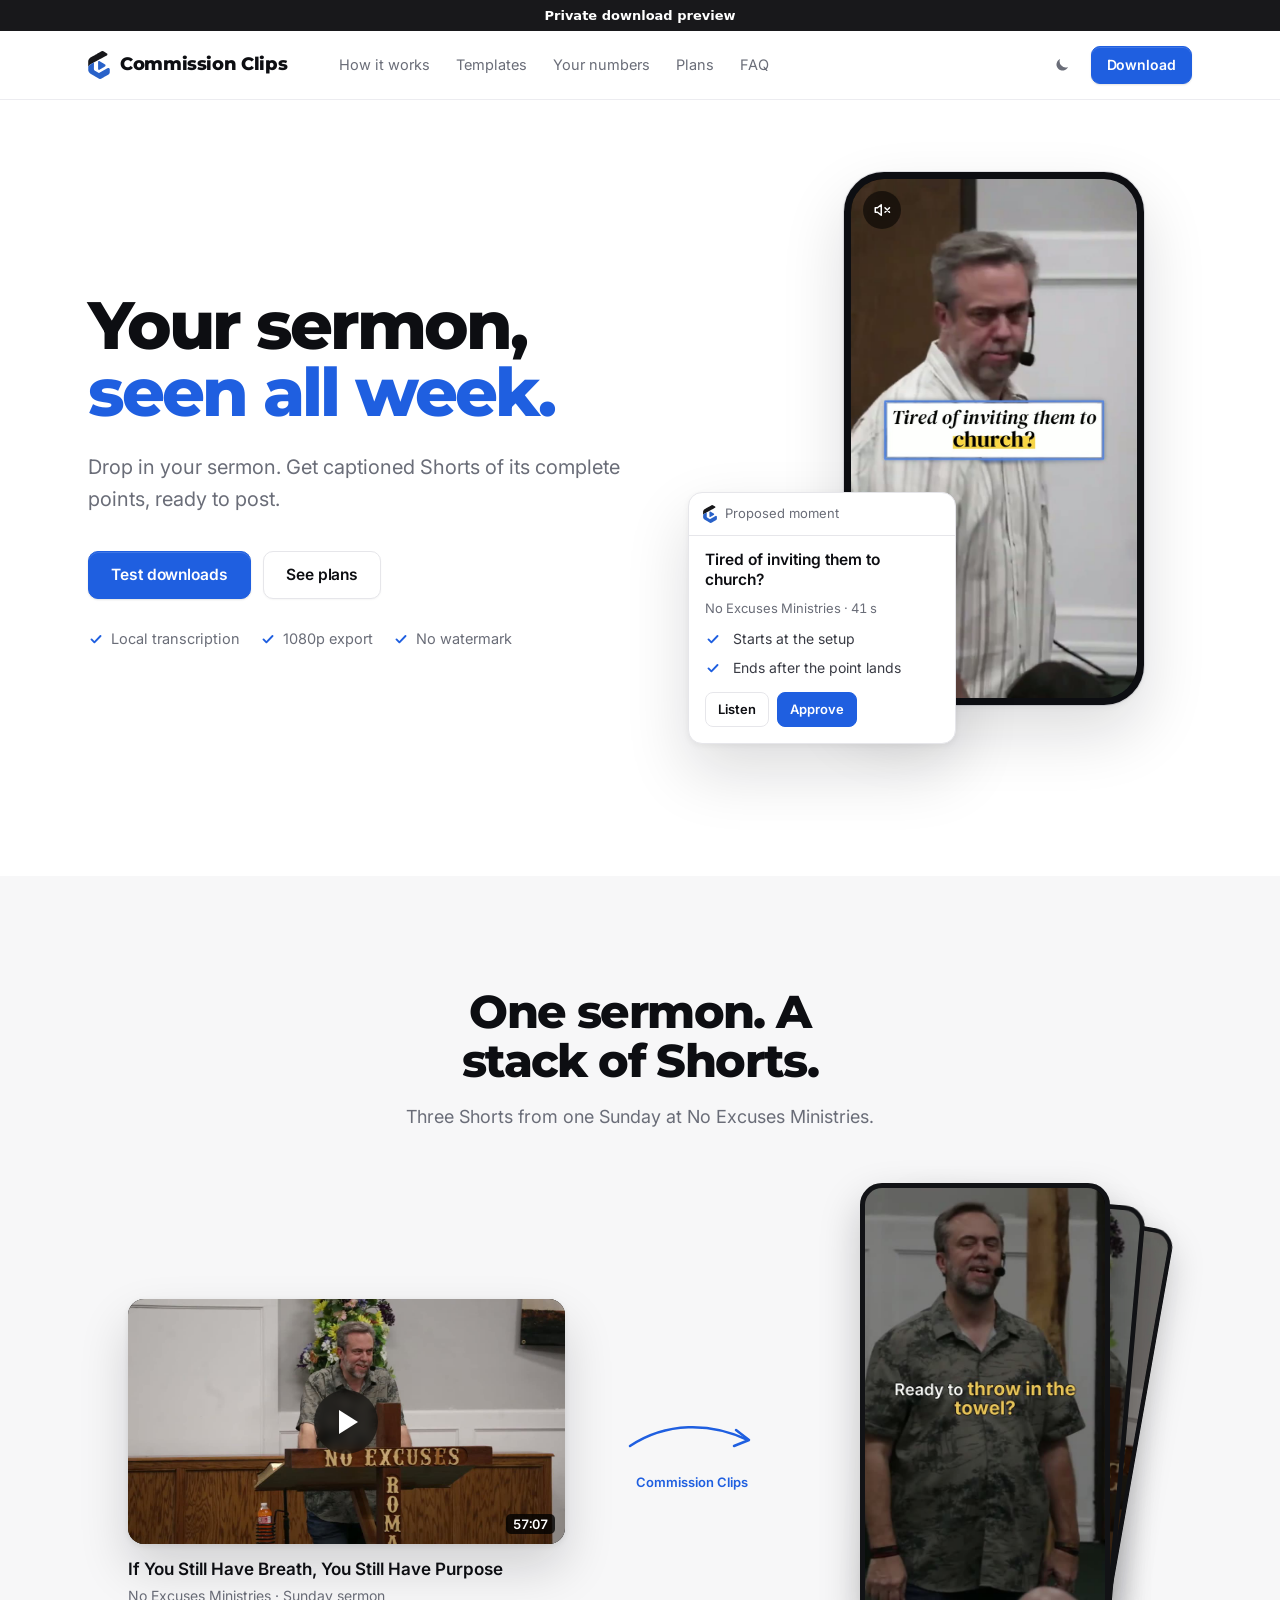
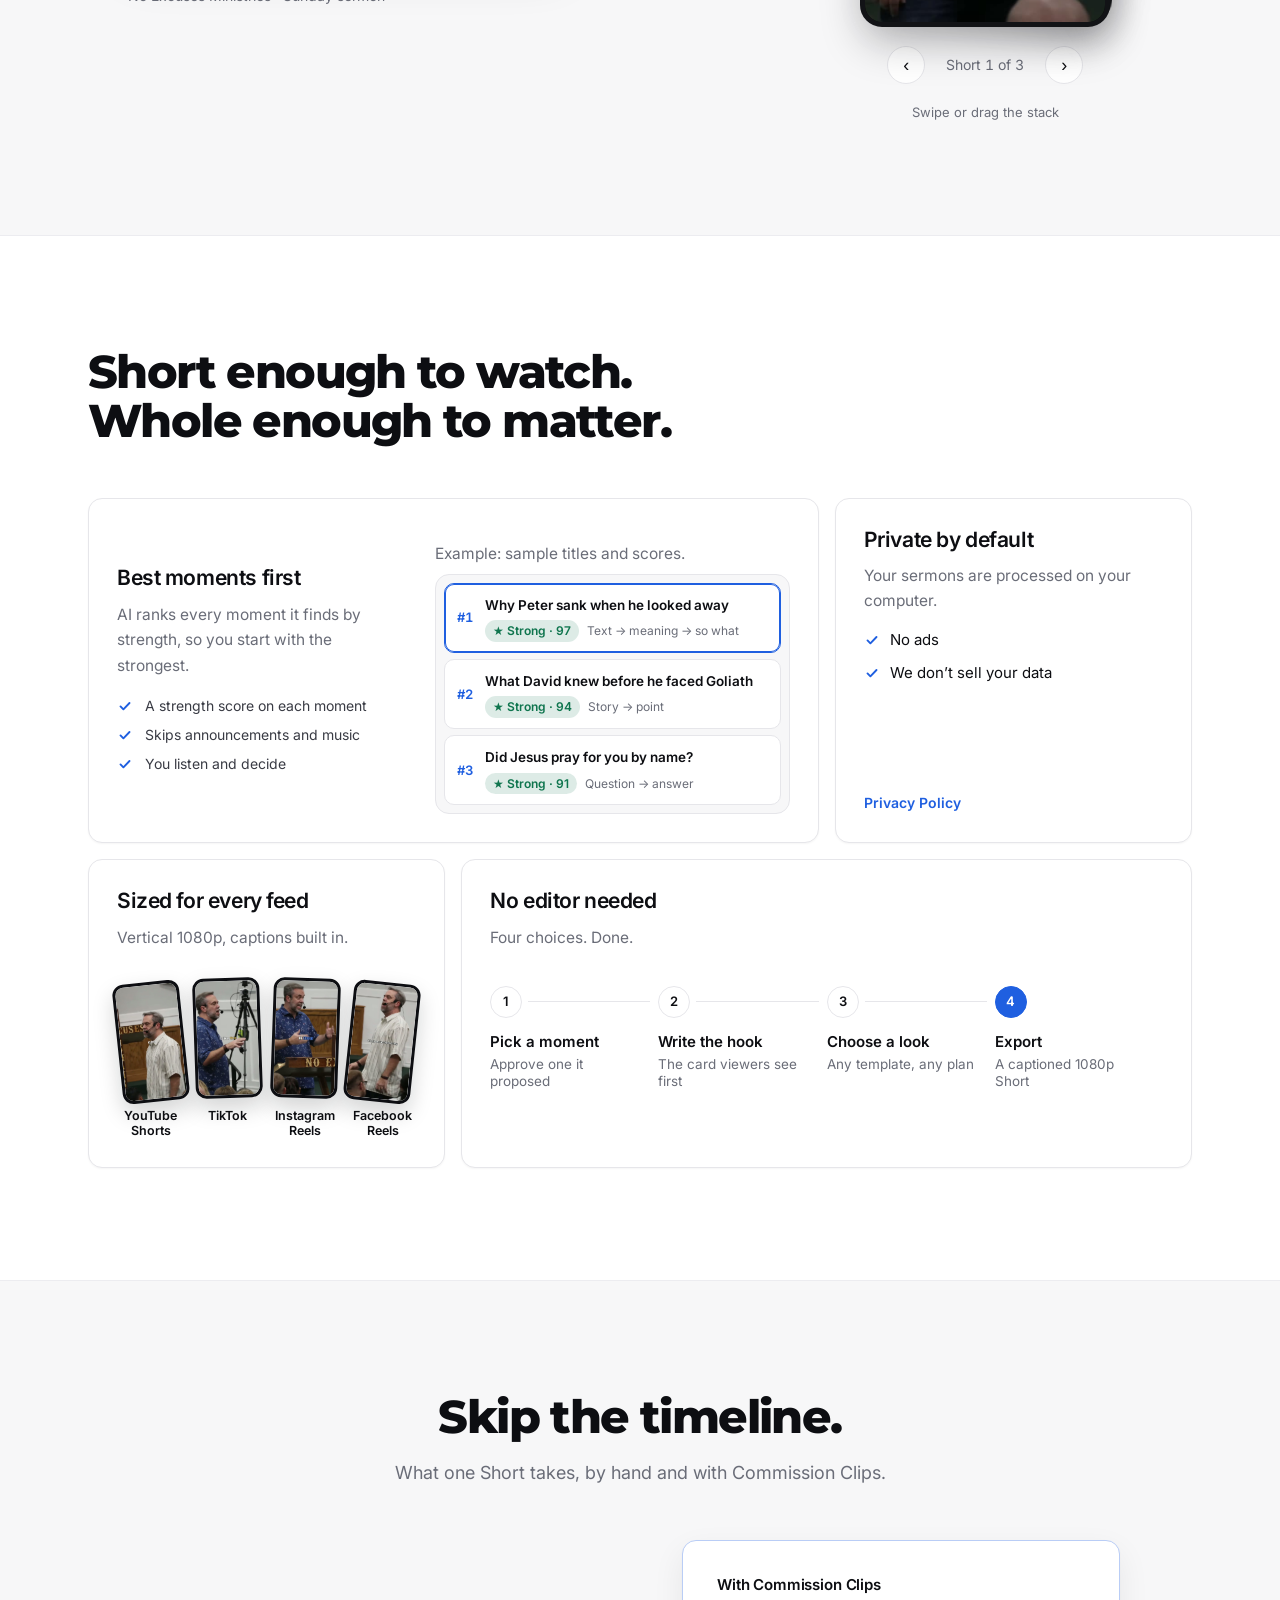
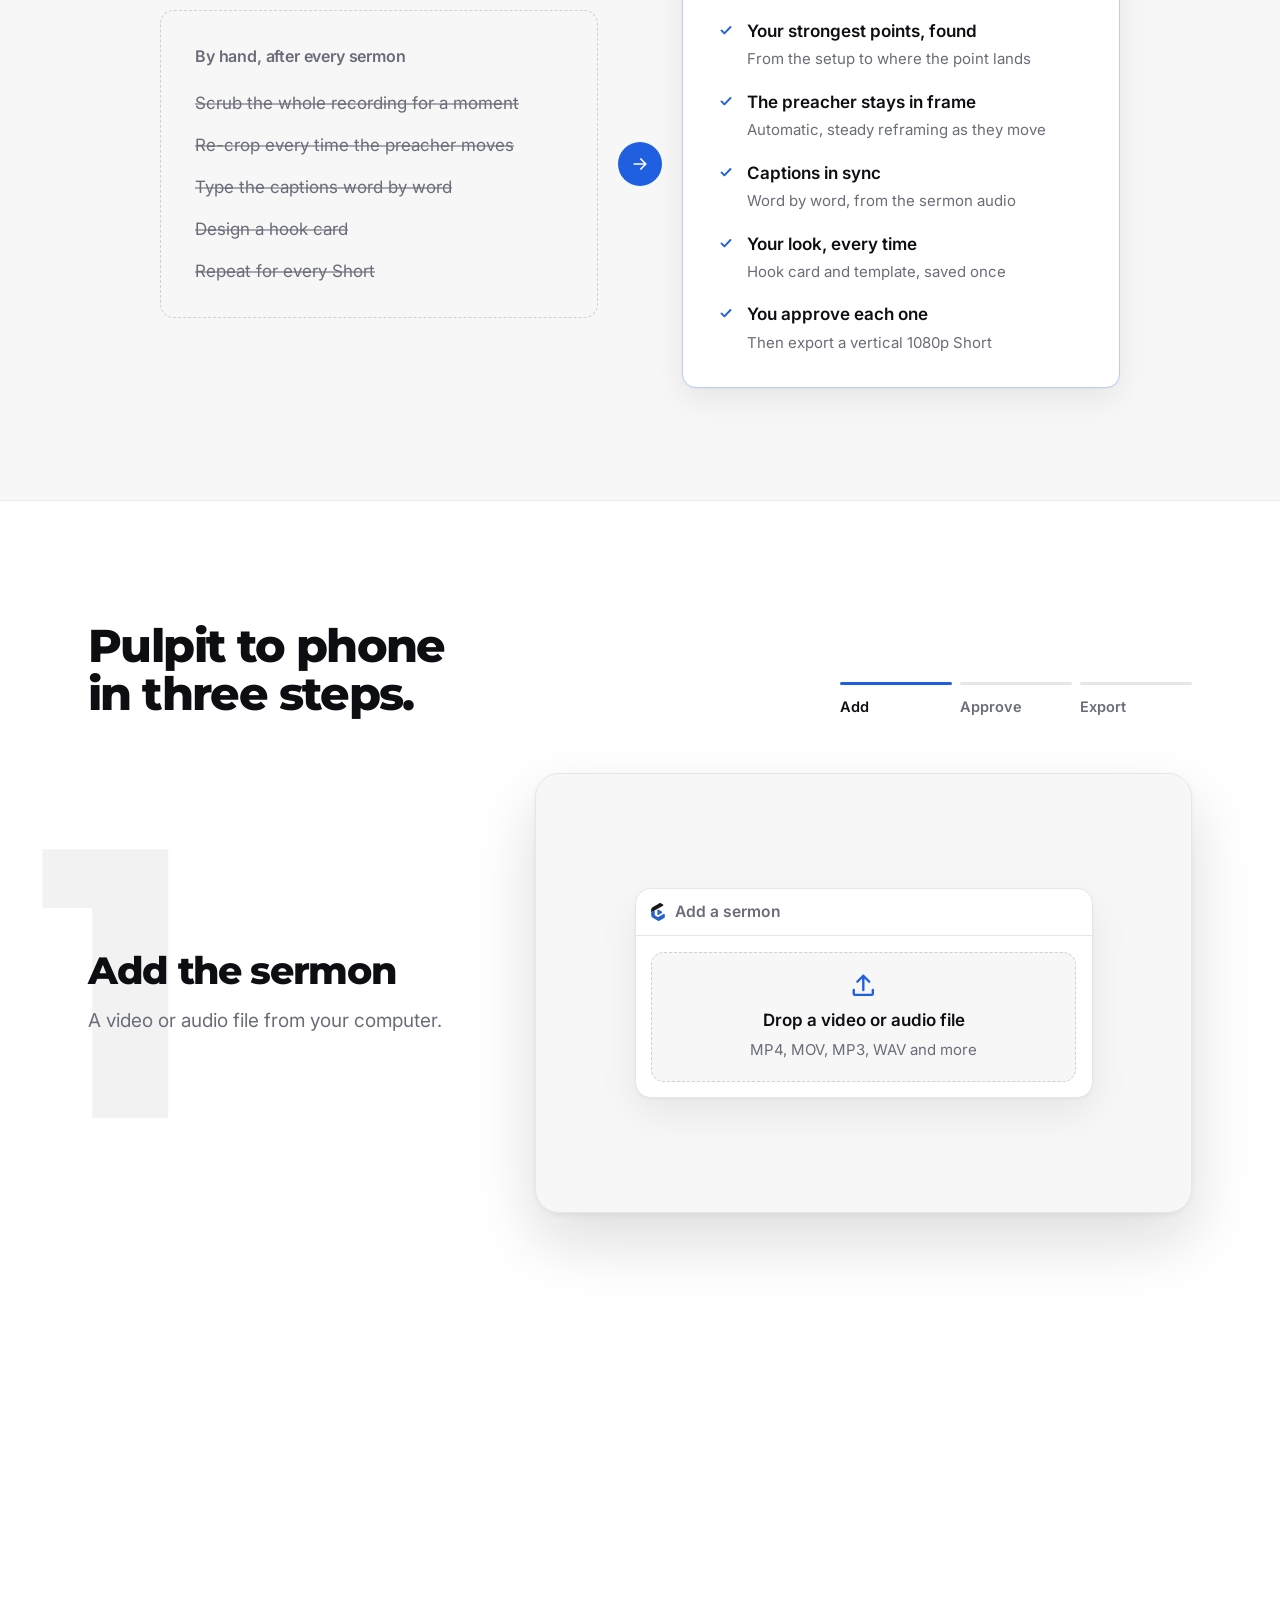
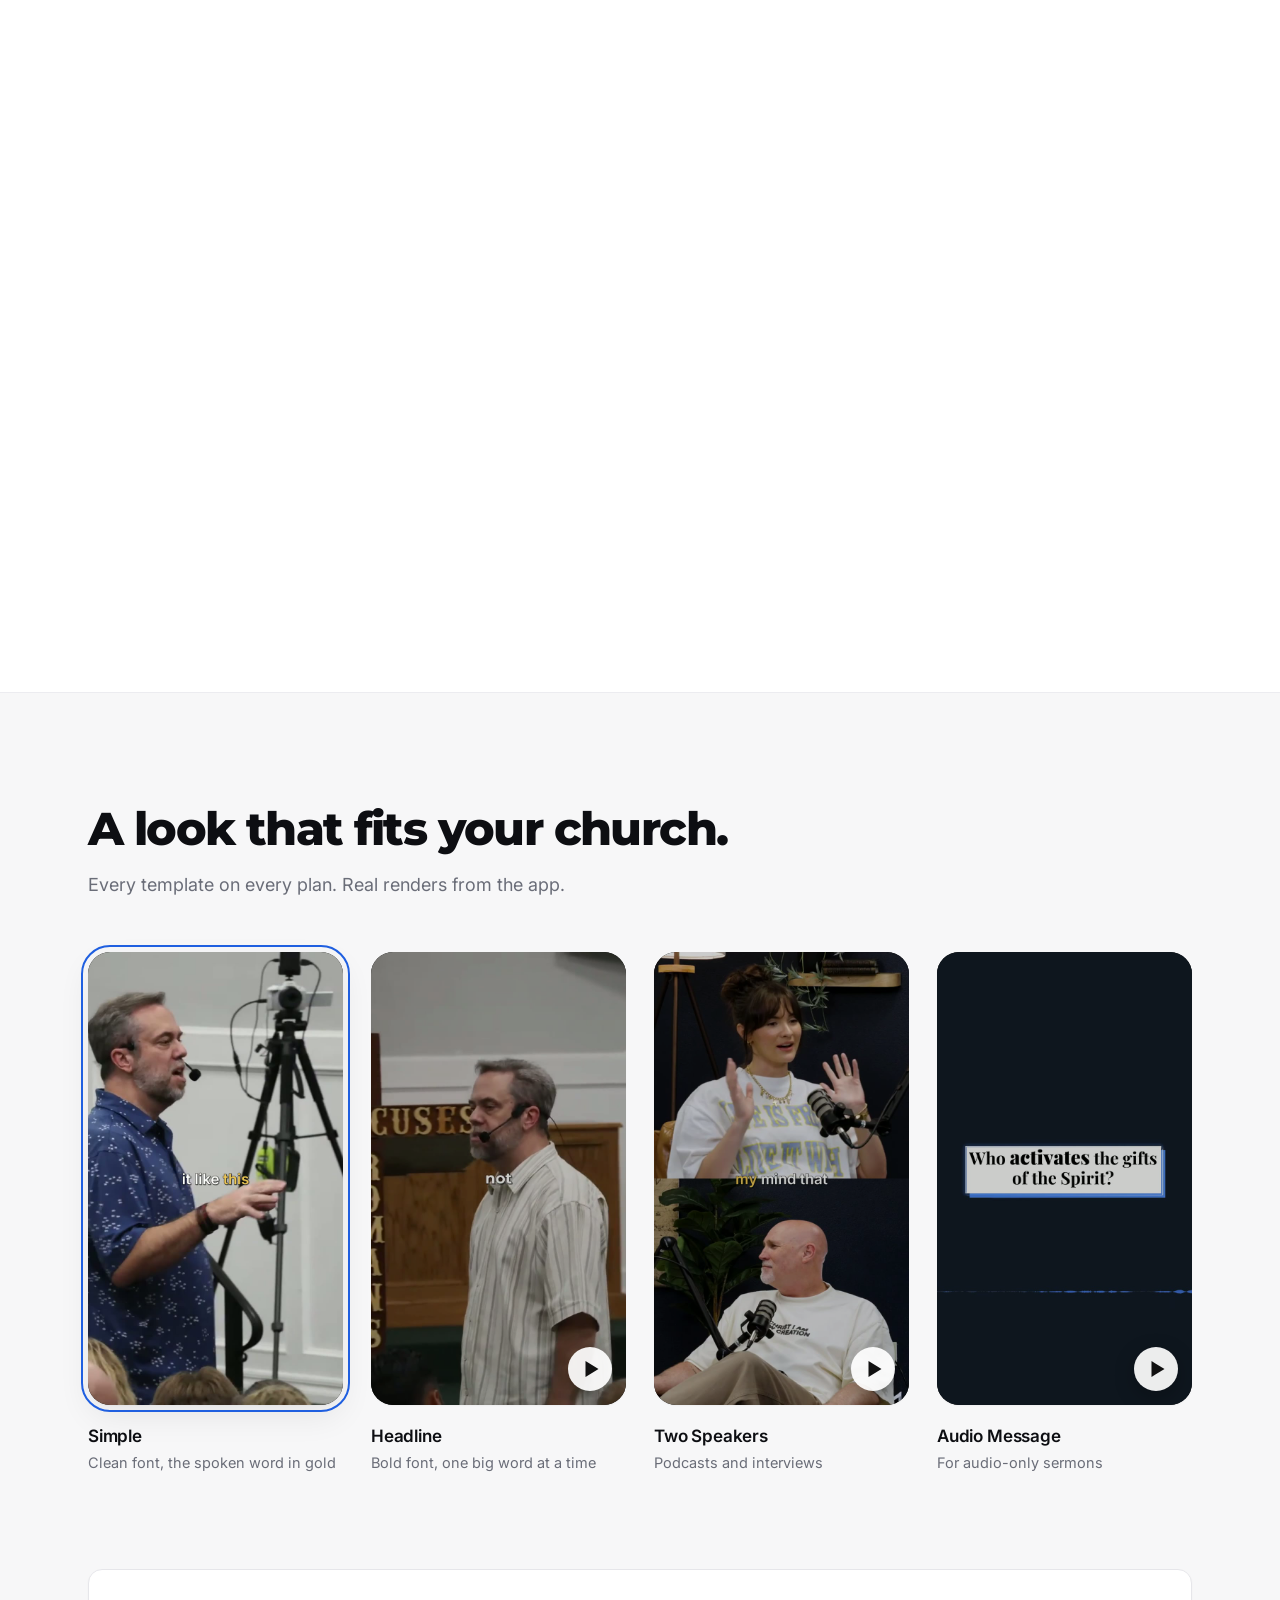
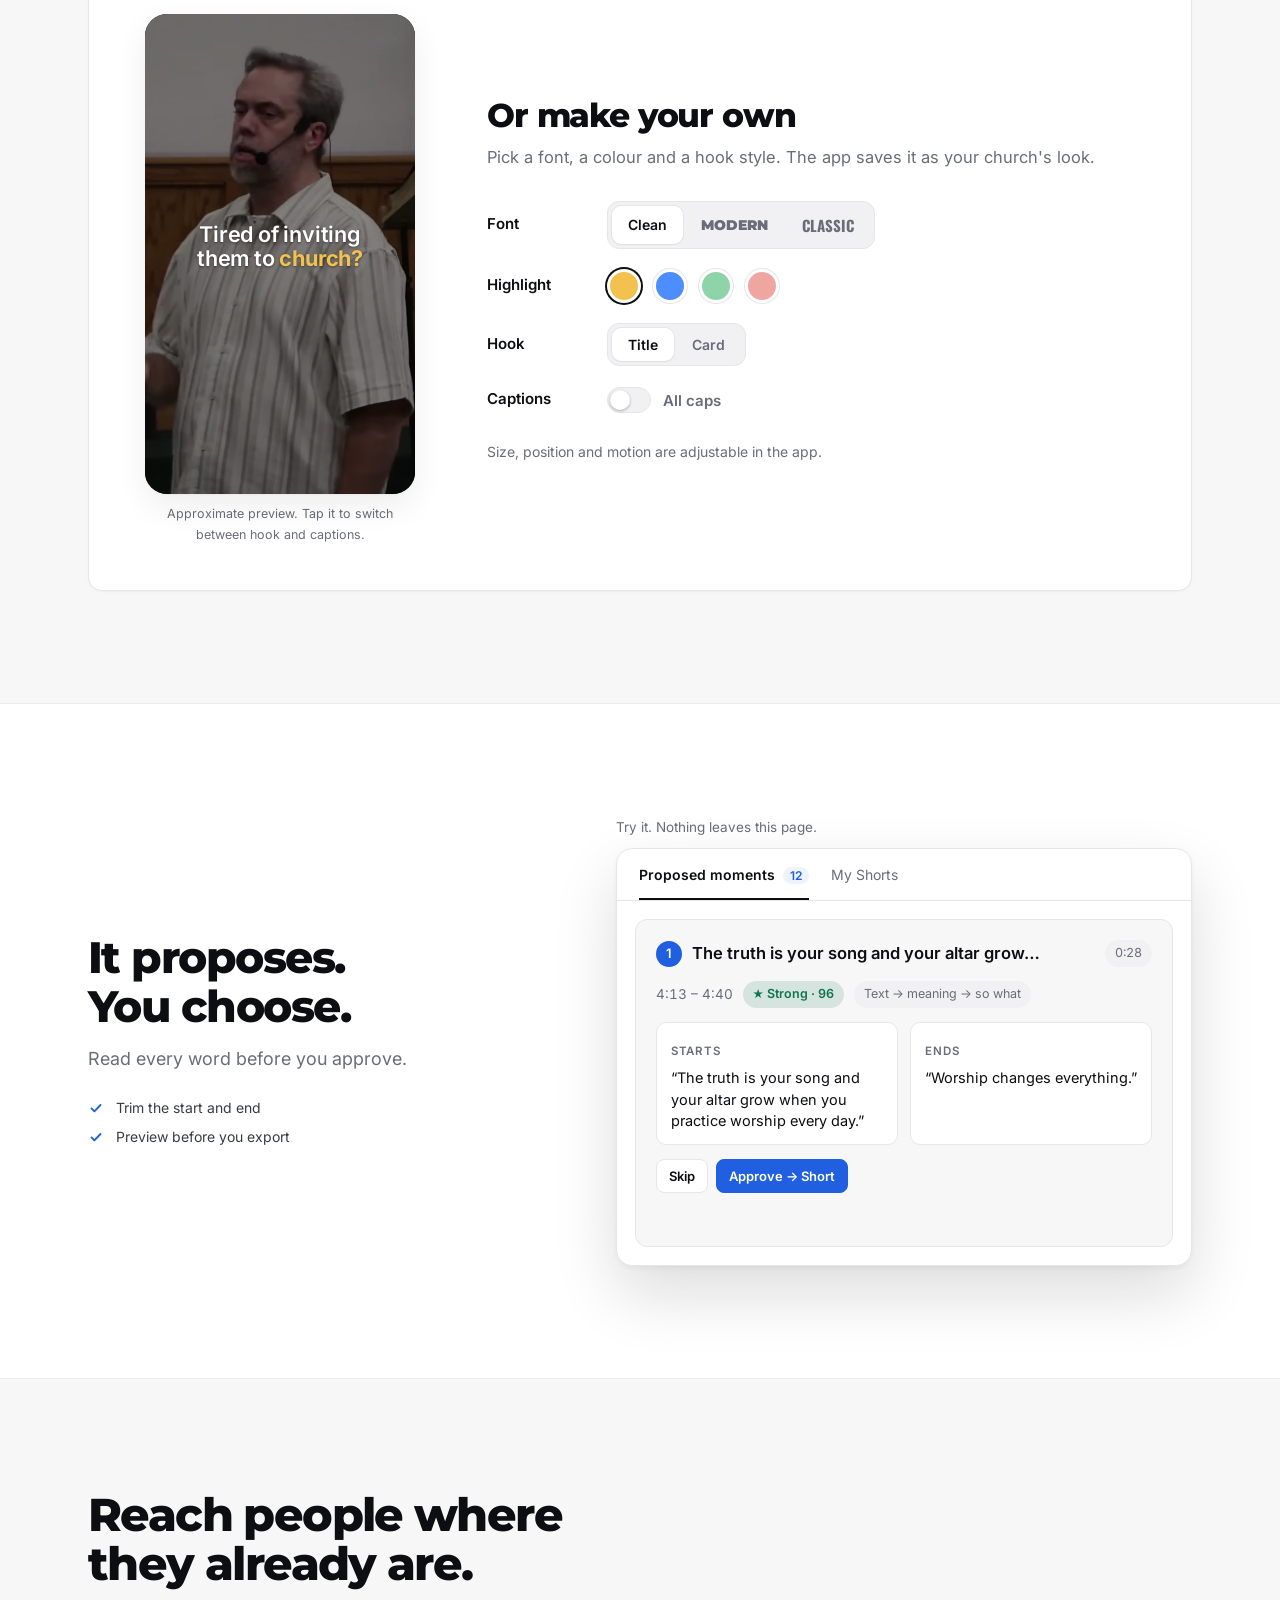
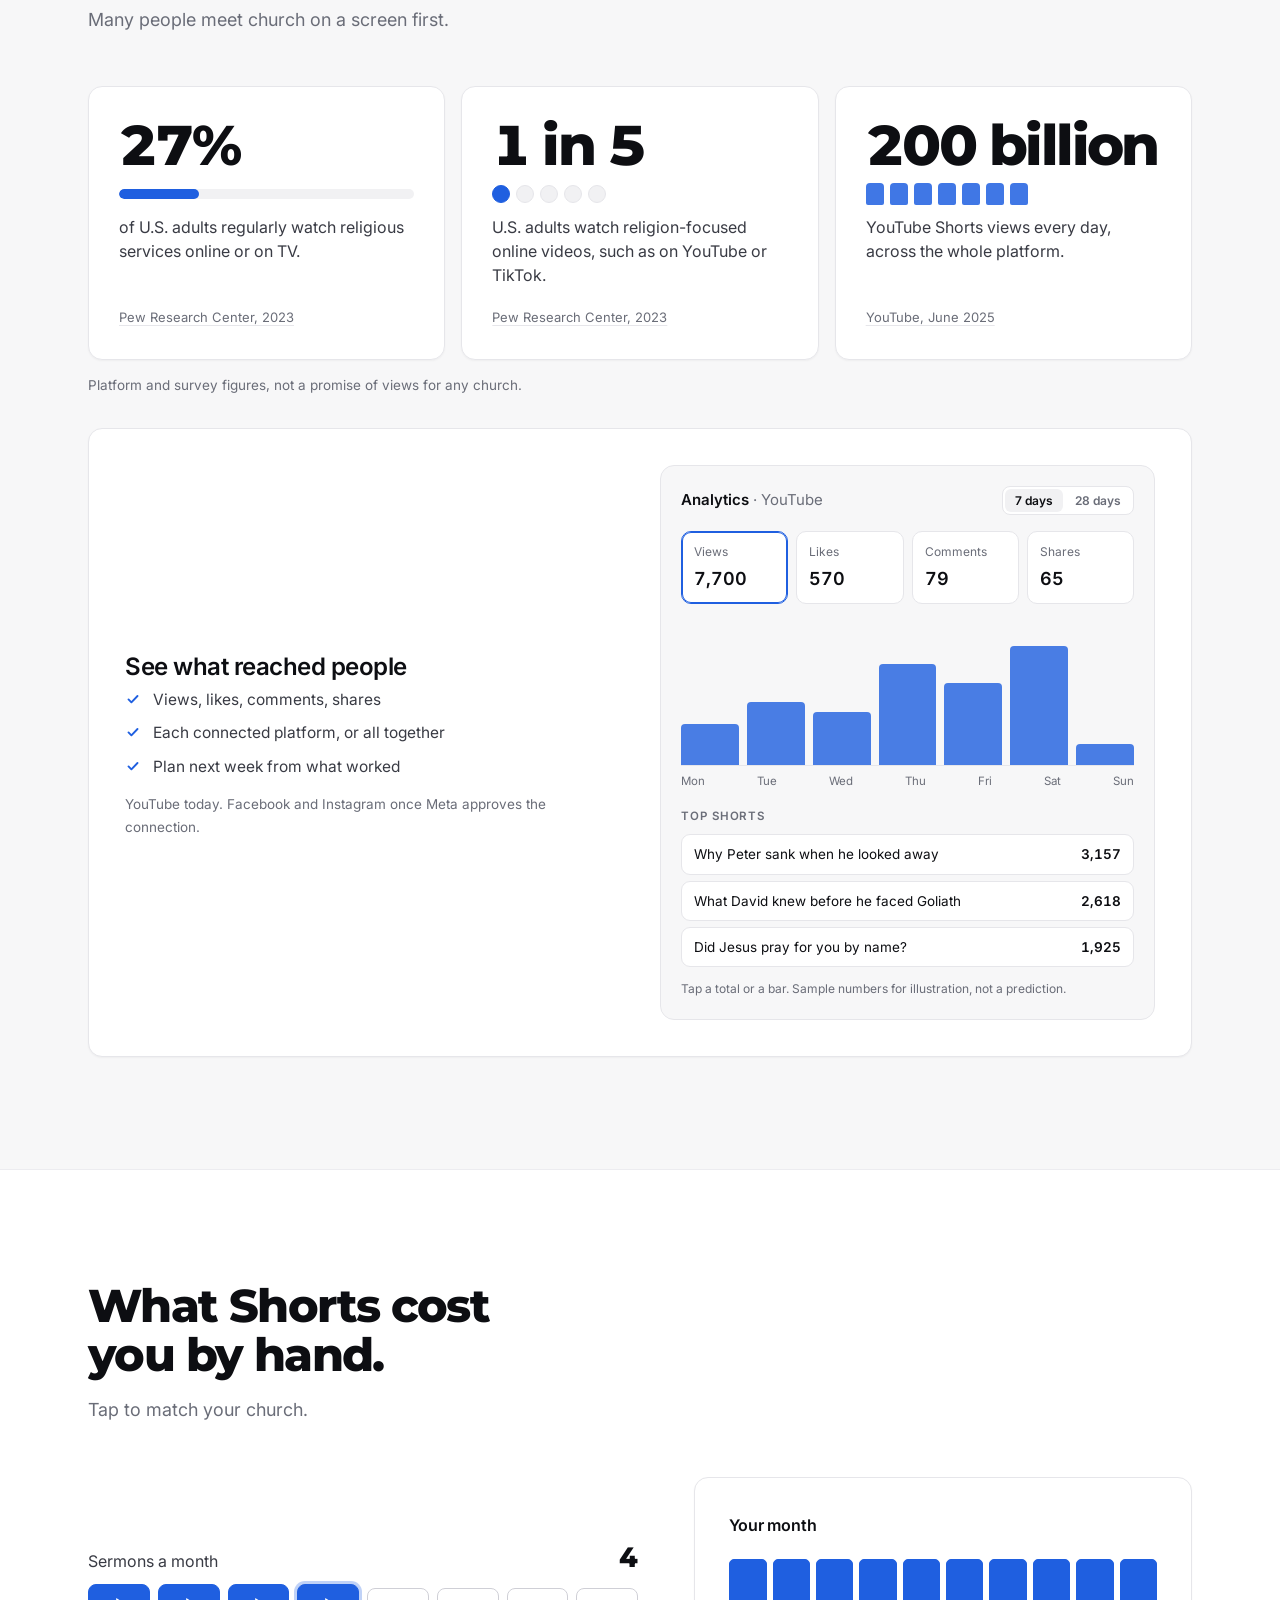
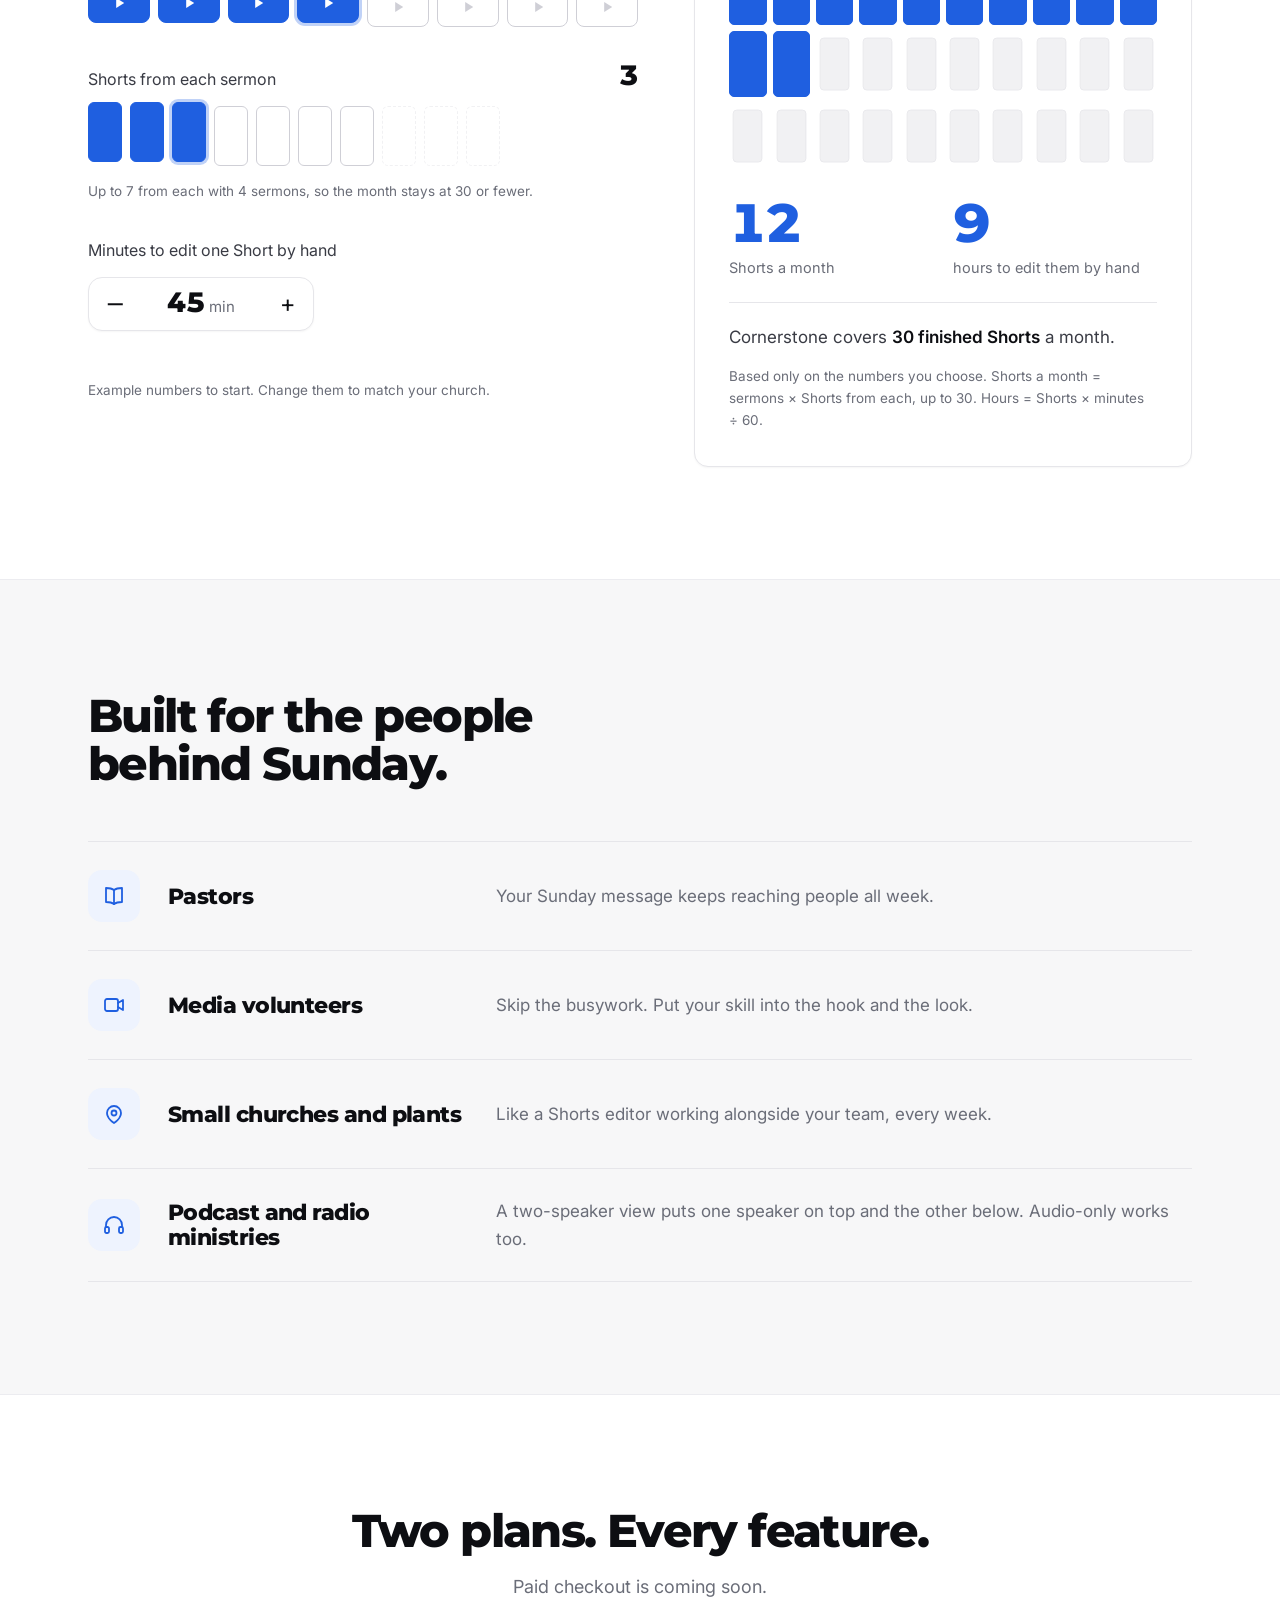
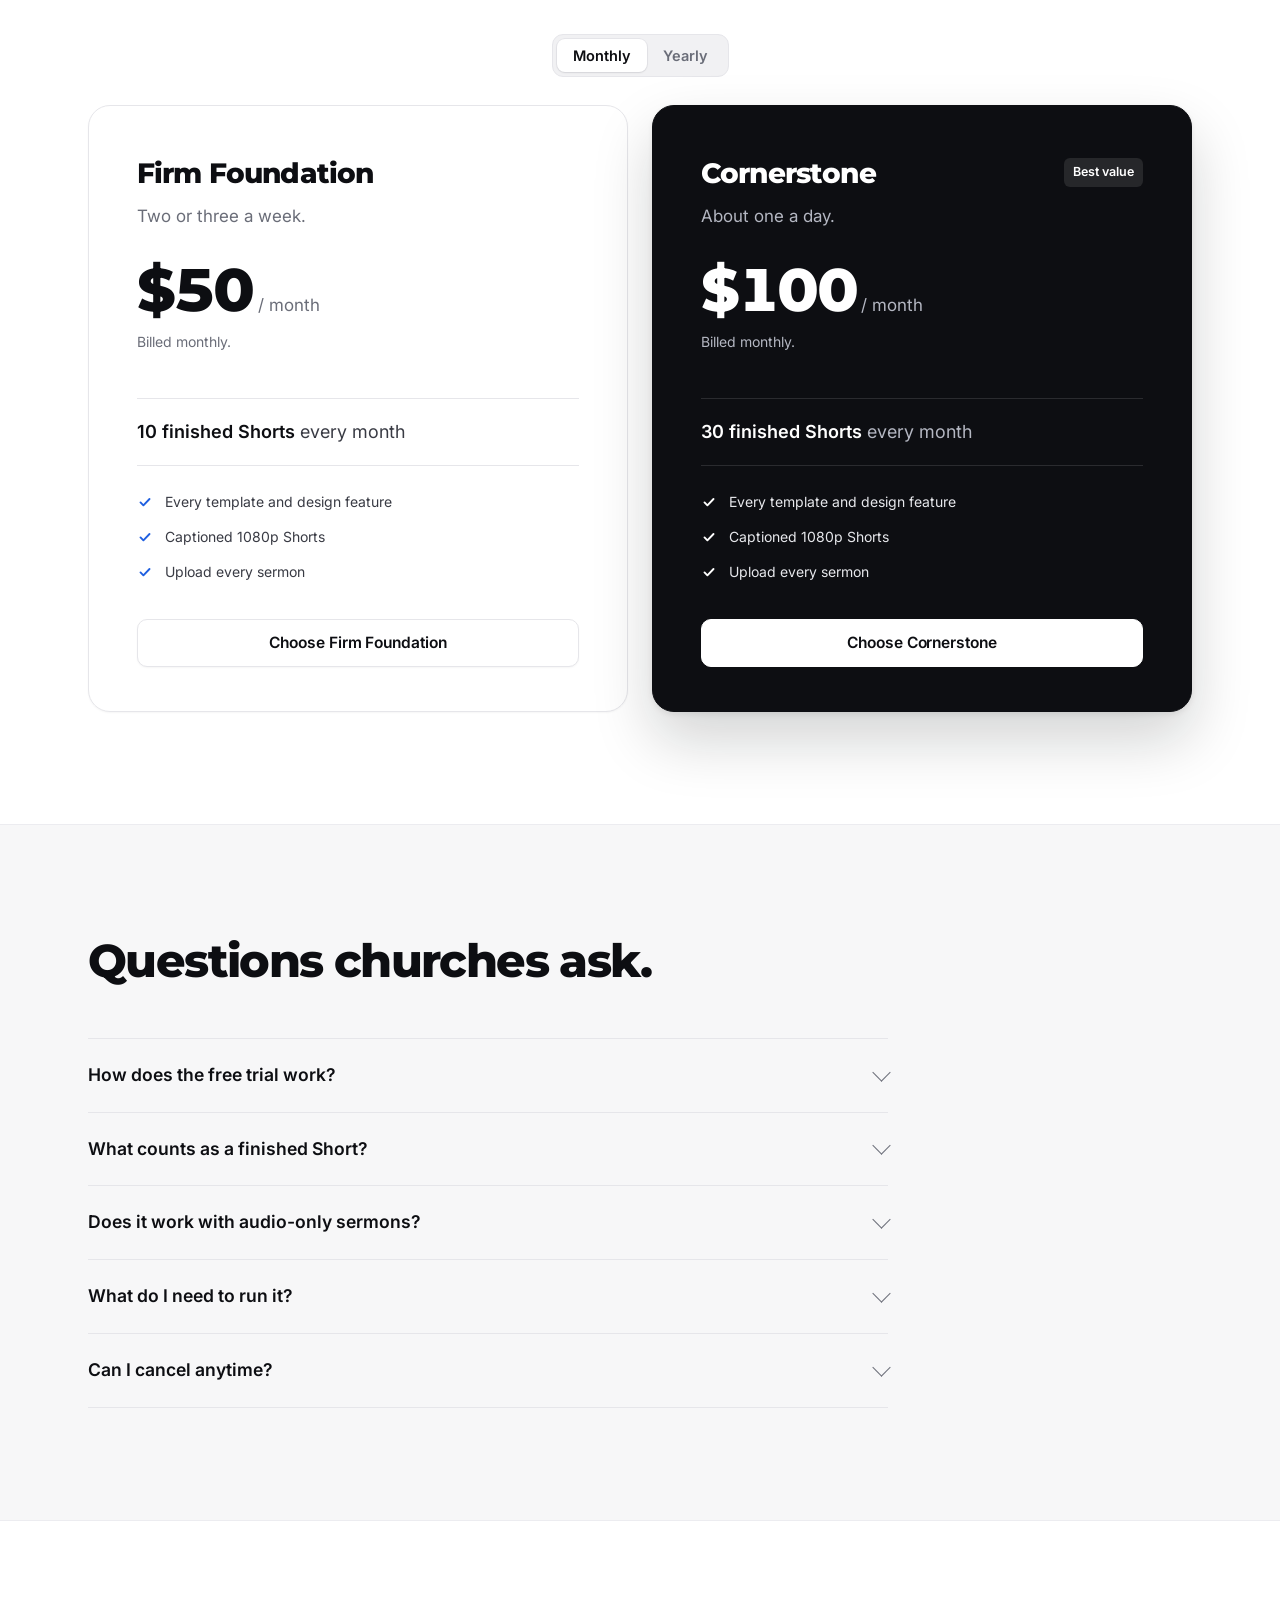
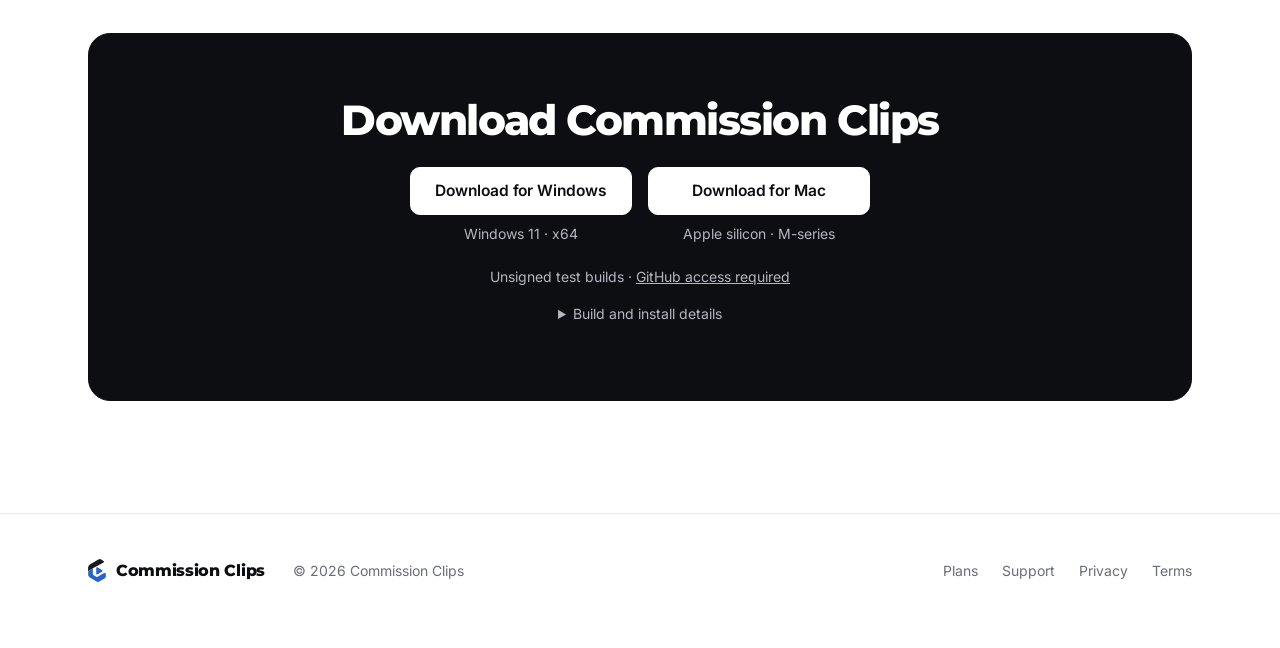
==== commit 3d1c087b: "Publish Commission Clips website and private test downloads" ====
--- a/preview/index.html
+++ b/preview/index.html
@@ -18,6 +18,20 @@
 .hero h1 em { font-style: normal; color: var(--accent); }
 .hero .lead { font-size: 20px; line-height: 1.6; color: var(--muted); max-width: 540px; }
 .hero .ctas { display: flex; flex-wrap: wrap; gap: 12px; margin-top: 36px; }
+#download { scroll-margin-top: 72px; }
+.download-panel { padding: clamp(32px, 6vw, 64px) clamp(18px, 5vw, 40px); }
+.download-panel h2 { font-size: clamp(28px, 4vw, 42px); }
+.download-grid { display: grid; grid-template-columns: repeat(auto-fit, minmax(min(100%, 190px), 1fr)); gap: 16px; margin: 24px auto 0; max-width: 460px; }
+.download-grid .btn { width: 100%; }
+.download-panel .download-compat { margin: 7px 0 0; font-size: 14px; }
+.download-panel .download-note a { color: inherit; text-decoration: underline; }
+.download-panel .download-note { margin: 20px auto 0; font-size: 14px; }
+.download-details { margin: 4px auto 0; max-width: 460px; font-size: 14px; }
+.download-details summary { width: fit-content; margin: 0 auto; padding: 10px 4px; min-height: 44px; cursor: pointer; }
+.download-details dl { margin: 0; text-align: left; }
+.download-details dt { color: #fff; font-weight: 700; margin-top: 12px; }
+.download-details dd { margin: 4px 0 0; }
+.download-details code { display: block; margin-top: 4px; overflow-wrap: anywhere; }
 .promises { display: flex; flex-wrap: wrap; gap: 8px 20px; margin-top: 28px; font-size: 14.5px; color: var(--muted); }
 .promises span { display: inline-flex; align-items: center; gap: 7px; }
 .promises span::before { content: ""; width: 16px; height: 16px; background: var(--tick) center/16px no-repeat; }
@@ -507,7 +521,7 @@
 @media (prefers-reduced-motion: reduce) { .pick-row button, .pick-row button::after, .month i { transition: none; } .stepper output b.bump { animation: none; } }
 </style></head>
 <body>
-<div style="background:#18181b;color:#fff;text-align:center;font:600 13px system-ui,sans-serif;padding:8px 12px">Preview of the new design — not live yet</div>
+<div style="background:#18181b;color:#fff;text-align:center;font:600 13px system-ui,sans-serif;padding:8px 12px">Private download preview</div>
 <header class="top"><div class="wrap">
   <a class="brand" href="index.html"><img src="img/logo-ink.svg" alt="">Commission Clips</a>
   <nav aria-label="Main"><a href="#how">How it works</a><a href="#templates">Templates</a><a href="#numbers">Your numbers</a><a href="plans.html">Plans</a><a href="#faq">FAQ</a></nav>
@@ -520,10 +534,10 @@
     <h1>Your sermon, <em>seen all week.</em></h1>
     <p class="lead">Drop in your sermon. Get captioned Shorts of its complete points, ready to post.</p>
     <div class="ctas">
-      <a class="btn accent is-soon" href="#download">Download for Windows <span class="soon">Coming soon</span></a>
+      <a class="btn accent" href="#download">Test downloads</a>
       <a class="btn" href="#plans">See plans</a>
     </div>
-    <div class="promises"><span>14-day free trial</span><span>No card</span><span>No watermark</span></div>
+    <div class="promises"><span>Local transcription</span><span>1080p export</span><span>No watermark</span></div>
   </div>
   <div class="stage">
     <div class="phone"><video src="img/hero.mp4?v=2" poster="img/hero.jpg?v=2" autoplay muted loop playsinline></video><button type="button" class="sound" id="sound" aria-pressed="false" aria-label="Unmute"><svg class="i-off" viewBox="0 0 24 24" fill="none" stroke="currentColor" stroke-width="2" stroke-linecap="round" stroke-linejoin="round" aria-hidden="true"><path d="M11 5 6 9H3v6h3l5 4z"/><path d="M22 9l-6 6M16 9l6 6"/></svg><svg class="i-on" viewBox="0 0 24 24" fill="none" stroke="currentColor" stroke-width="2" stroke-linecap="round" stroke-linejoin="round" aria-hidden="true"><path d="M11 5 6 9H3v6h3l5 4z"/><path d="M16 9a4 4 0 0 1 0 6M19 6a8 8 0 0 1 0 12"/></svg></button></div>
@@ -582,7 +596,7 @@
     <article class="card tile t-upload">
       <h3>Private by default</h3>
       <p>Your sermons are processed on your computer.</p>
-      <ul class="free" aria-label="Privacy"><li>No ads, no tracking</li><li>Never sold</li></ul>
+      <ul class="free" aria-label="Privacy"><li>No ads</li><li>We don’t sell your data</li></ul>
       <a class="more" href="privacy.html">Privacy Policy</a>
     </article>
     <article class="card tile t-feeds">
@@ -806,7 +820,7 @@
 </div></section>
 
 <section class="band" id="plans"><div class="wrap">
-  <div class="head center"><h2>Two plans. Every feature.</h2><p>Try it free for 14 days. No card.</p></div>
+  <div class="head center"><h2>Two plans. Every feature.</h2><p>Paid checkout is coming soon.</p></div>
   <div class="bill-row"><div class="billing-toggle" role="group" aria-label="Billing"><button type="button" data-int="monthly" aria-pressed="true">Monthly</button><button type="button" data-int="annual" aria-pressed="false">Yearly</button></div></div>
   <div class="plans plans-teaser">
     <div class="card plan" data-plan="firm_foundation" data-grow=".95"><div class="plan-top"><h3>Firm Foundation</h3></div><p class="lead">Two or three a week.</p>
@@ -825,21 +839,39 @@
 <section class="band" id="faq"><div class="wrap">
   <div class="head"><h2>Questions churches ask.</h2></div>
   <div class="faq">
-    <details><summary>How does the free trial work?</summary><p>14 days, up to 10 finished Shorts, no card. Then choose a plan to keep exporting.</p></details>
+    <details><summary>How does the free trial work?</summary><p>14 days, up to 10 finished Shorts, no card. Available in the Windows Shorts-only test build. Paid checkout is coming soon.</p></details>
     <details><summary>What counts as a finished Short?</summary><p>Only the final 1080p export. Uploads, drafts and previews never count.</p></details>
     <details><summary>Does it work with audio-only sermons?</summary><p>Yes. Use .mp3, .wav or .m4a with the Audio Message template.</p></details>
-    <details><summary>What do I need to run it?</summary><p>A Windows 11 computer.</p></details>
+    <details><summary>What do I need to run it?</summary><p>The test downloads support Windows 11 x64 and Macs with Apple silicon. The Mac pilot was tested on macOS 15 and 26.</p></details>
     <details><summary>Can I cancel anytime?</summary><p>Yes. You keep access until the paid period ends.</p></details>
   </div>
 </div></section>
 
 <section class="band" id="download"><div class="wrap">
-  <div class="brand-band">
-    <img class="mark" src="img/logo.svg" alt="">
-    <h2>Let Sunday keep speaking.</h2>
-    <p>14 days free. No card.</p>
-    <span class="btn accent is-soon">Download for Windows <span class="soon">Coming soon</span></span>
-    <p class="muted">Windows 11. Windows will ask before running a new app: <a href="support.html#install">see how to install</a>.</p>
+  <div class="brand-band download-panel">
+    <h2>Download Commission Clips</h2>
+    <div class="download-grid">
+      <div>
+        <a class="btn accent" href="https://github.com/pairofblessings-cmd/commission-clips-app/releases/download/private-preview-0.1.13-20261125/CommissionClips-0.1.13-Setup.exe" aria-describedby="windows-compat">Download for Windows</a>
+        <p id="windows-compat" class="download-compat">Windows 11 · x64</p>
+      </div>
+      <div>
+        <a class="btn accent" href="https://github.com/pairofblessings-cmd/commission-clips-app/releases/download/private-preview-0.1.13-20261125/Commission-Clips-0.1.13-Apple-Silicon-test-45551833618.dmg" aria-describedby="mac-compat">Download for Mac</a>
+        <p id="mac-compat" class="download-compat">Apple silicon · M-series</p>
+      </div>
+    </div>
+    <p class="download-note">Unsigned test builds · <a href="https://github.com/pairofblessings-cmd/commission-clips-app/releases/tag/private-preview-0.1.13-20261125">GitHub access required</a></p>
+    <details class="download-details">
+      <summary>Build and install details</summary>
+      <dl>
+        <dt>Windows</dt>
+        <dd>0.1.13 Shorts-only pilot · 412 MB. Use a fresh Windows test profile. SmartScreen may show a warning.</dd>
+        <dd>SHA-256 <code>eb1b4546ca72ab375dfdc3e3f950fc223157063ff79abc7393a10cb5f62bc4e5</code></dd>
+        <dt>Mac</dt>
+        <dd>0.1.13 pilot · 169 MB. Tested on macOS 15 and 26. macOS may block this unnotarized build.</dd>
+        <dd>SHA-256 <code>c822c4bf82c61637e0e08bbbb1049fc6ea535dbc3489ca00173f67a12bc15ee6</code></dd>
+      </dl>
+    </details>
   </div>
 </div></section>
 </main>
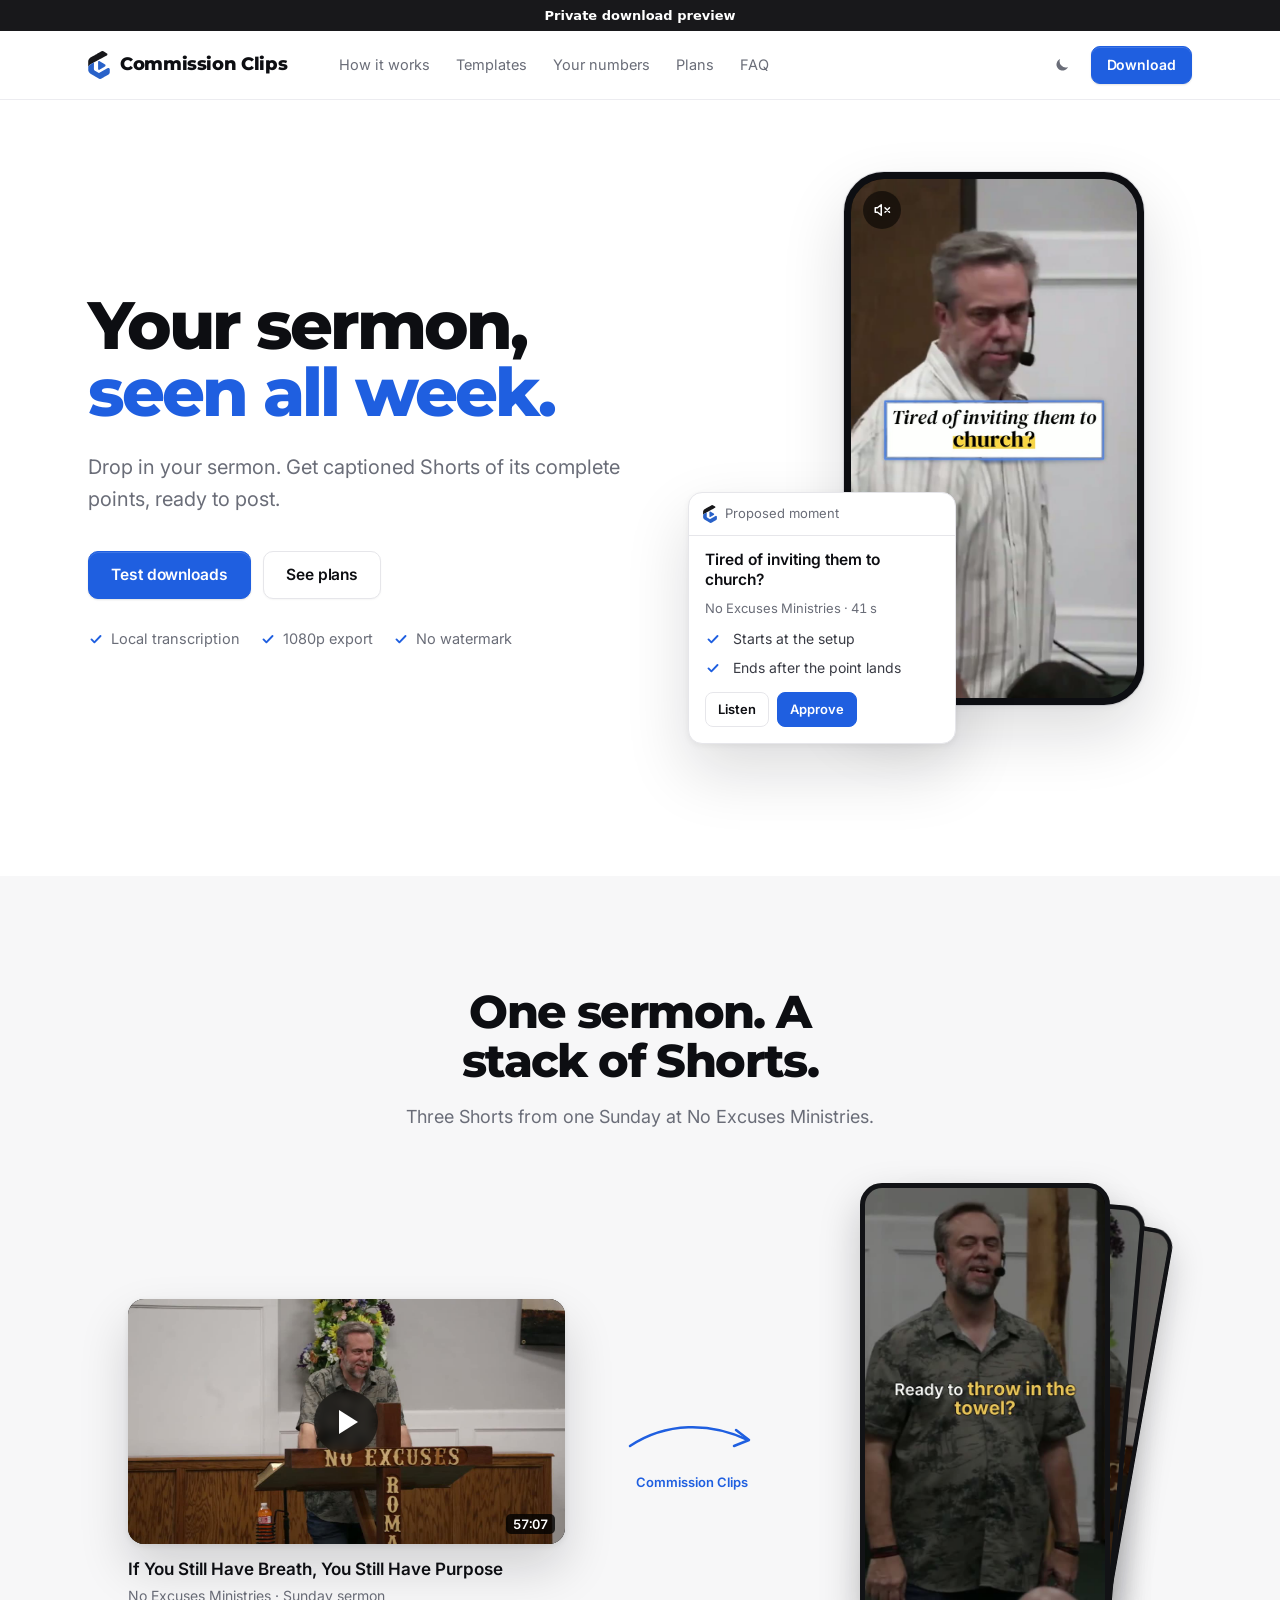
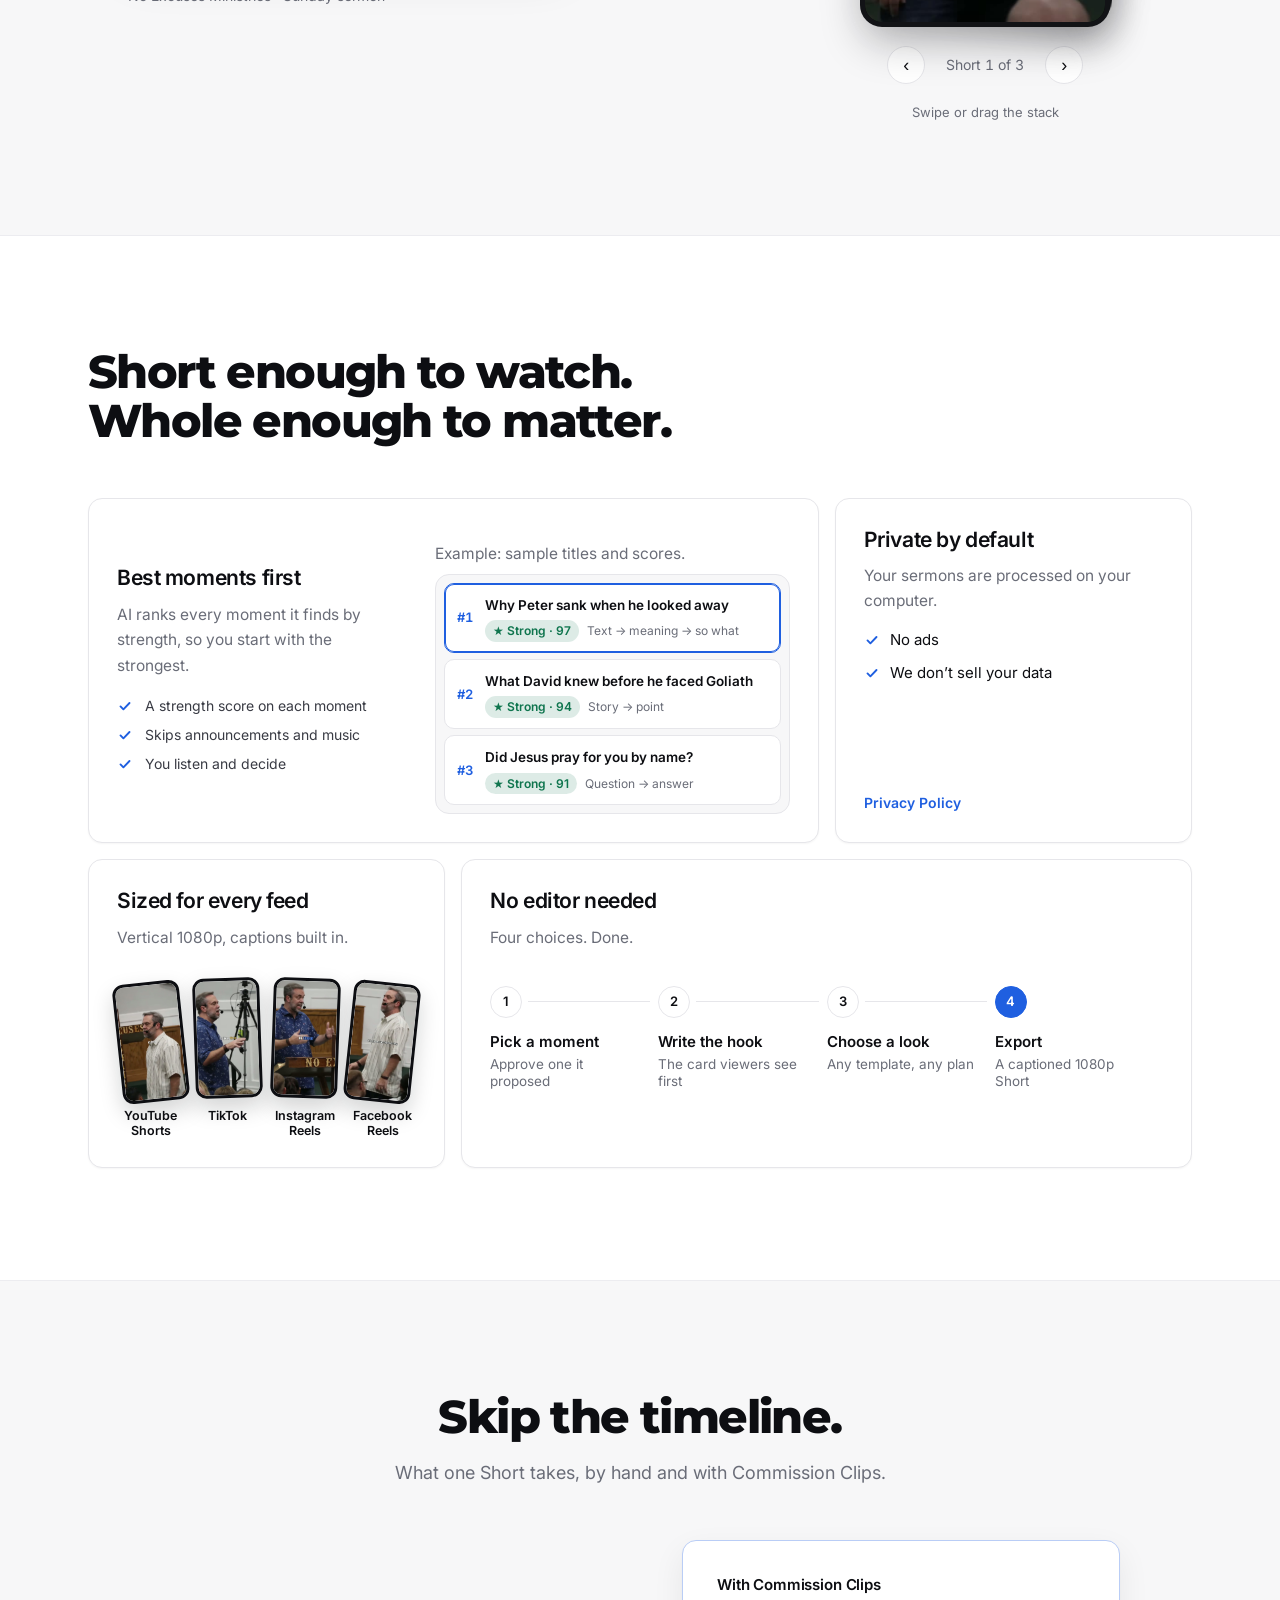
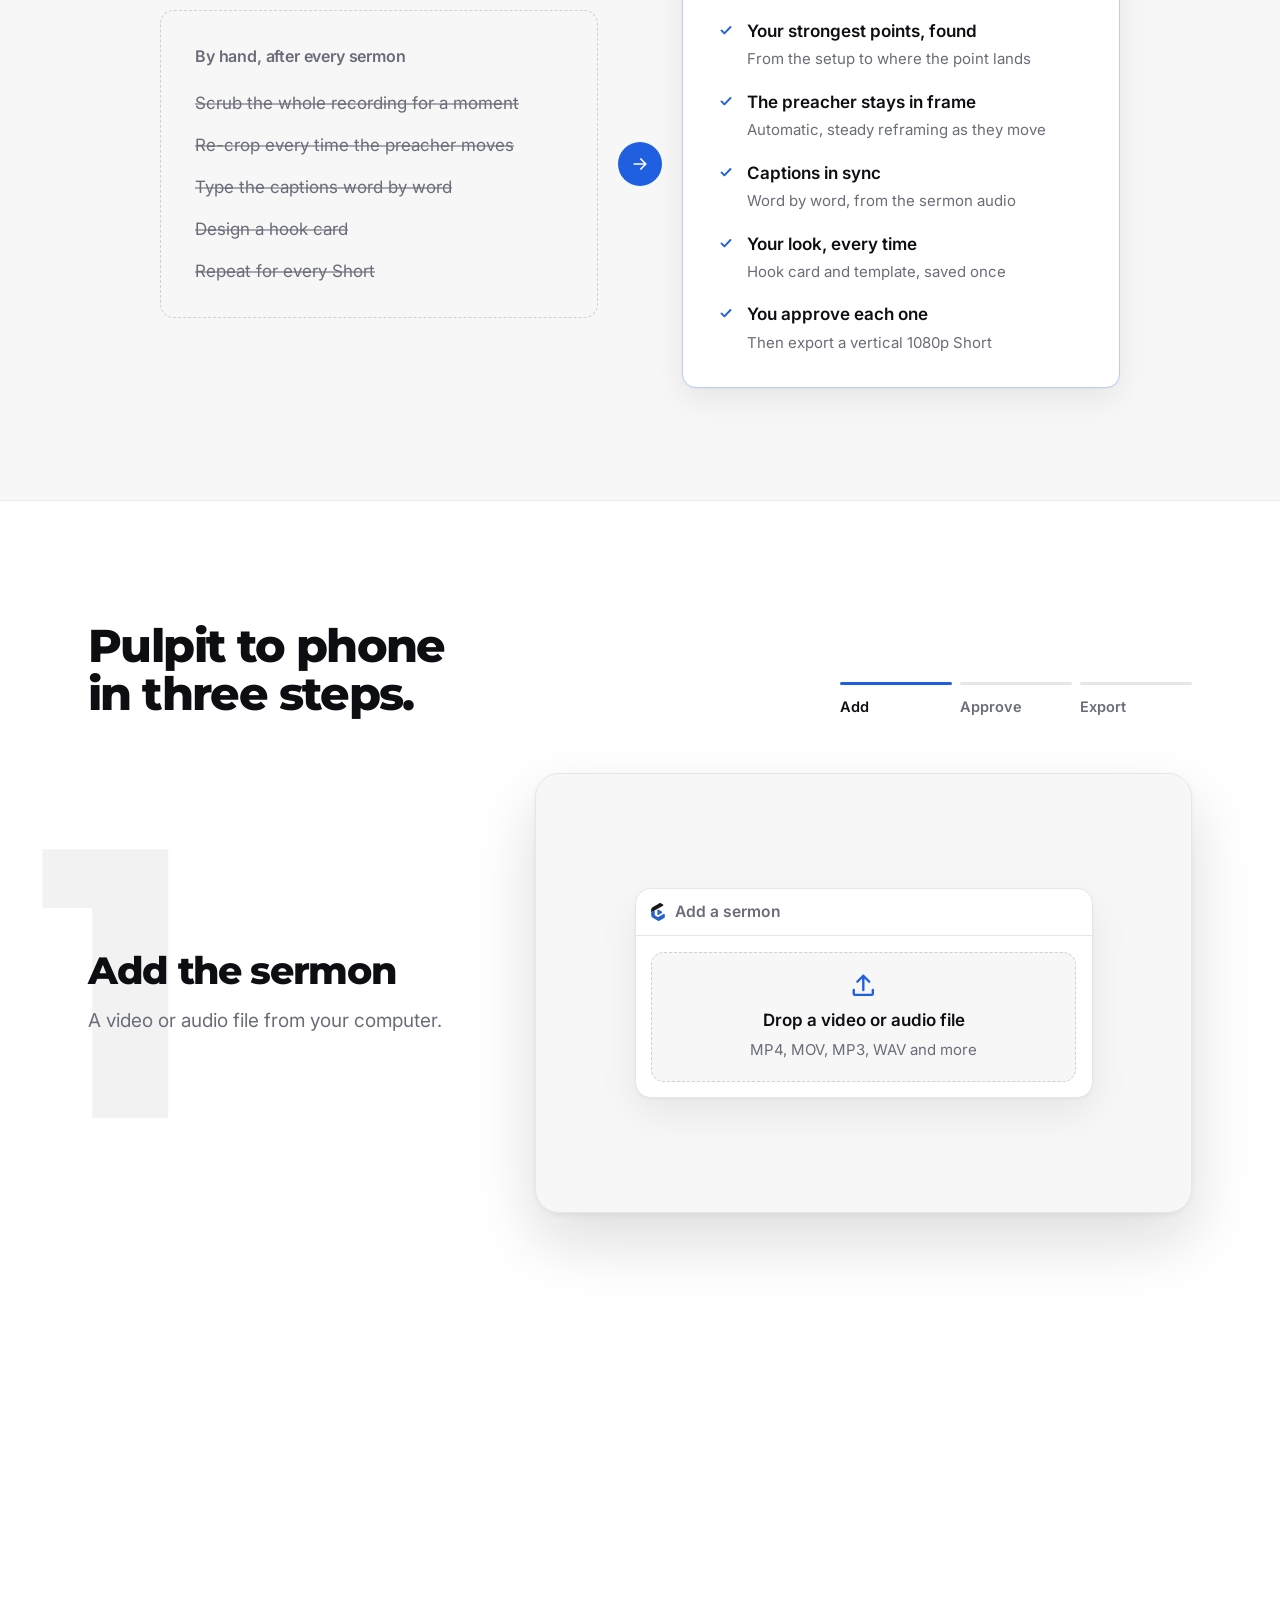
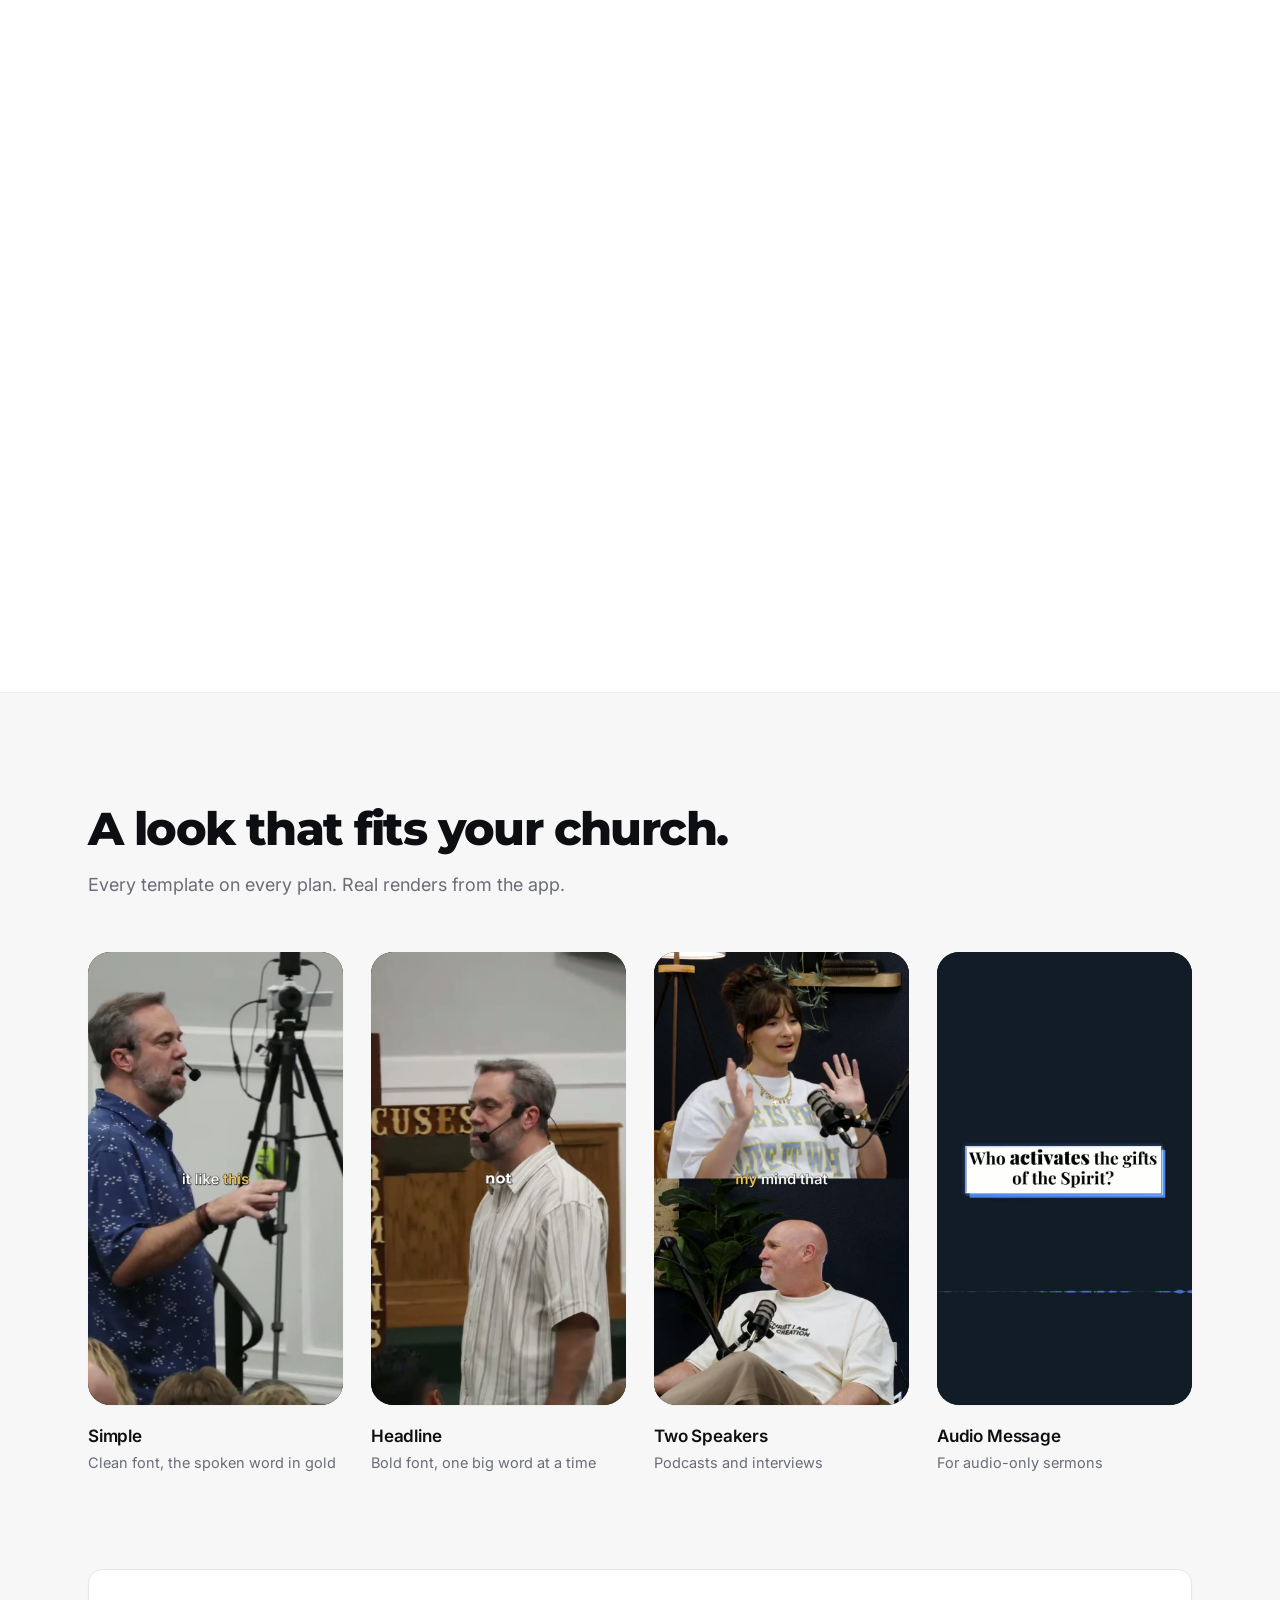
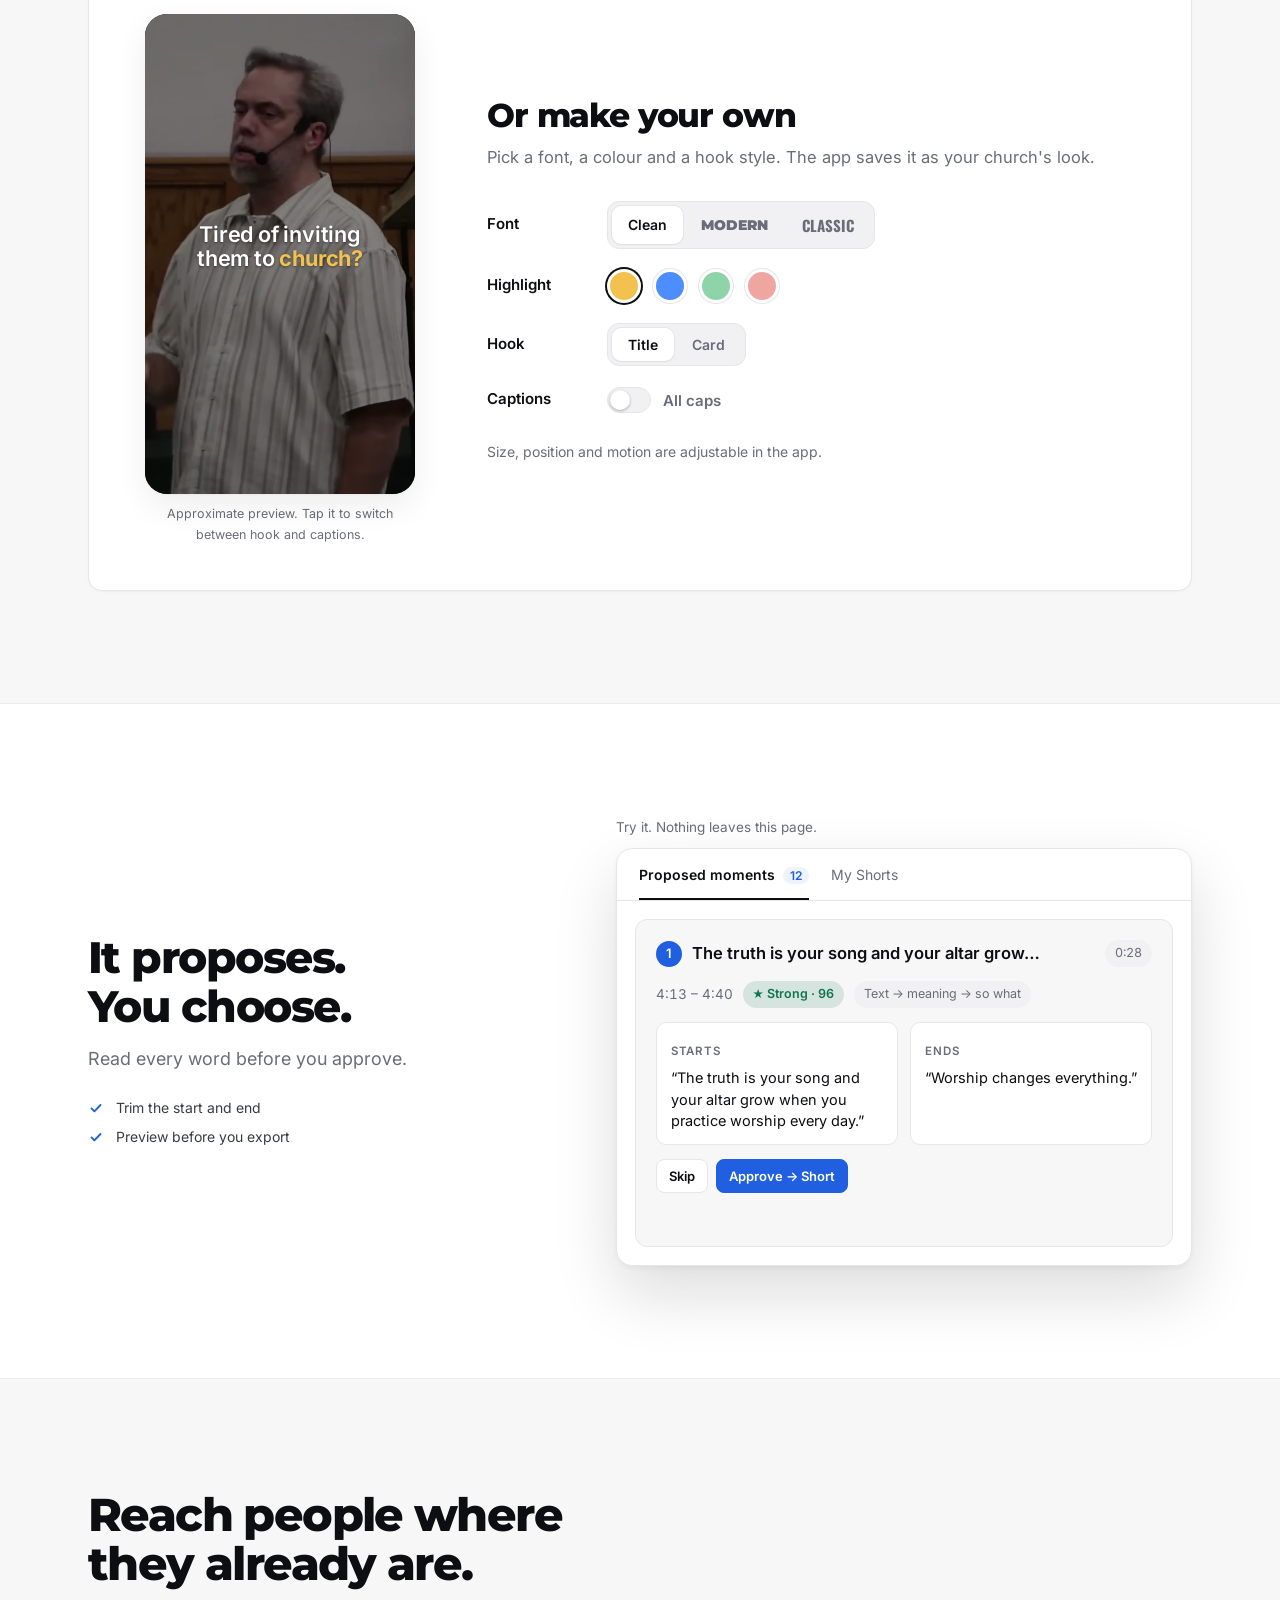
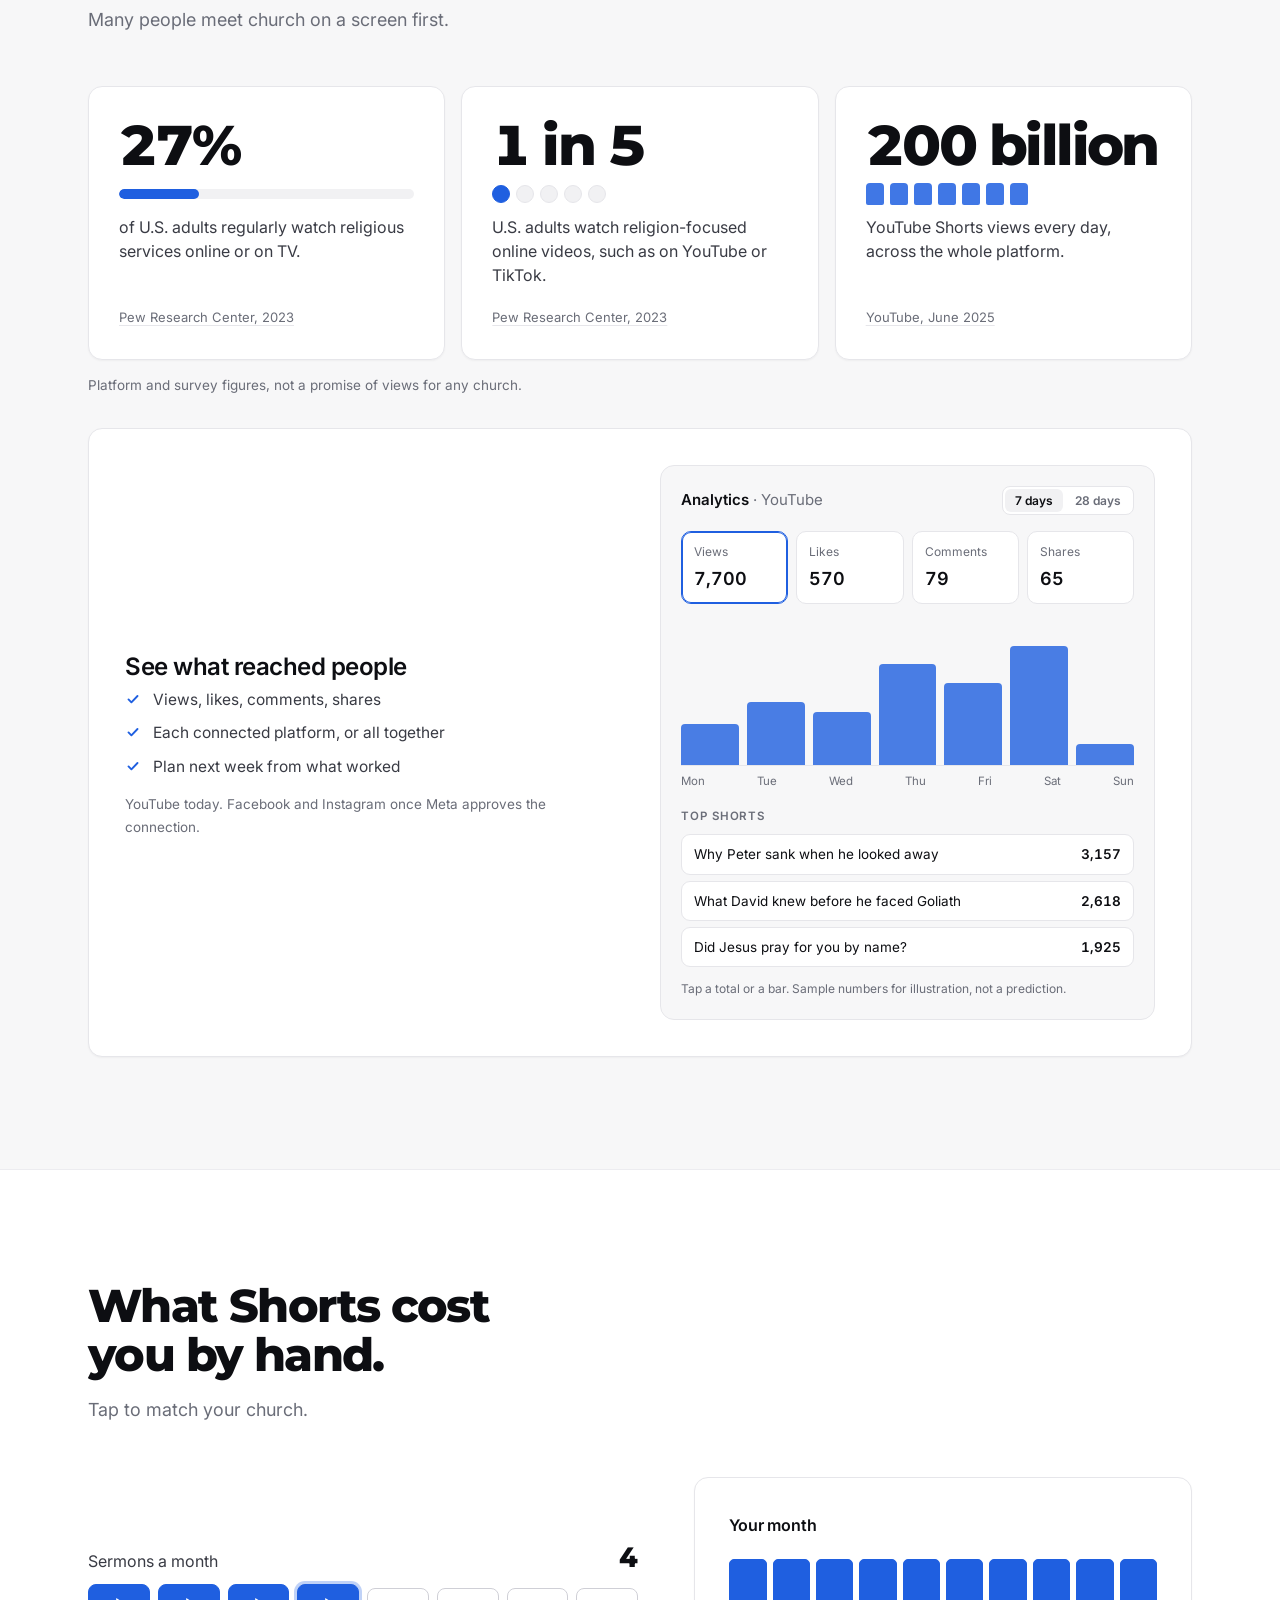
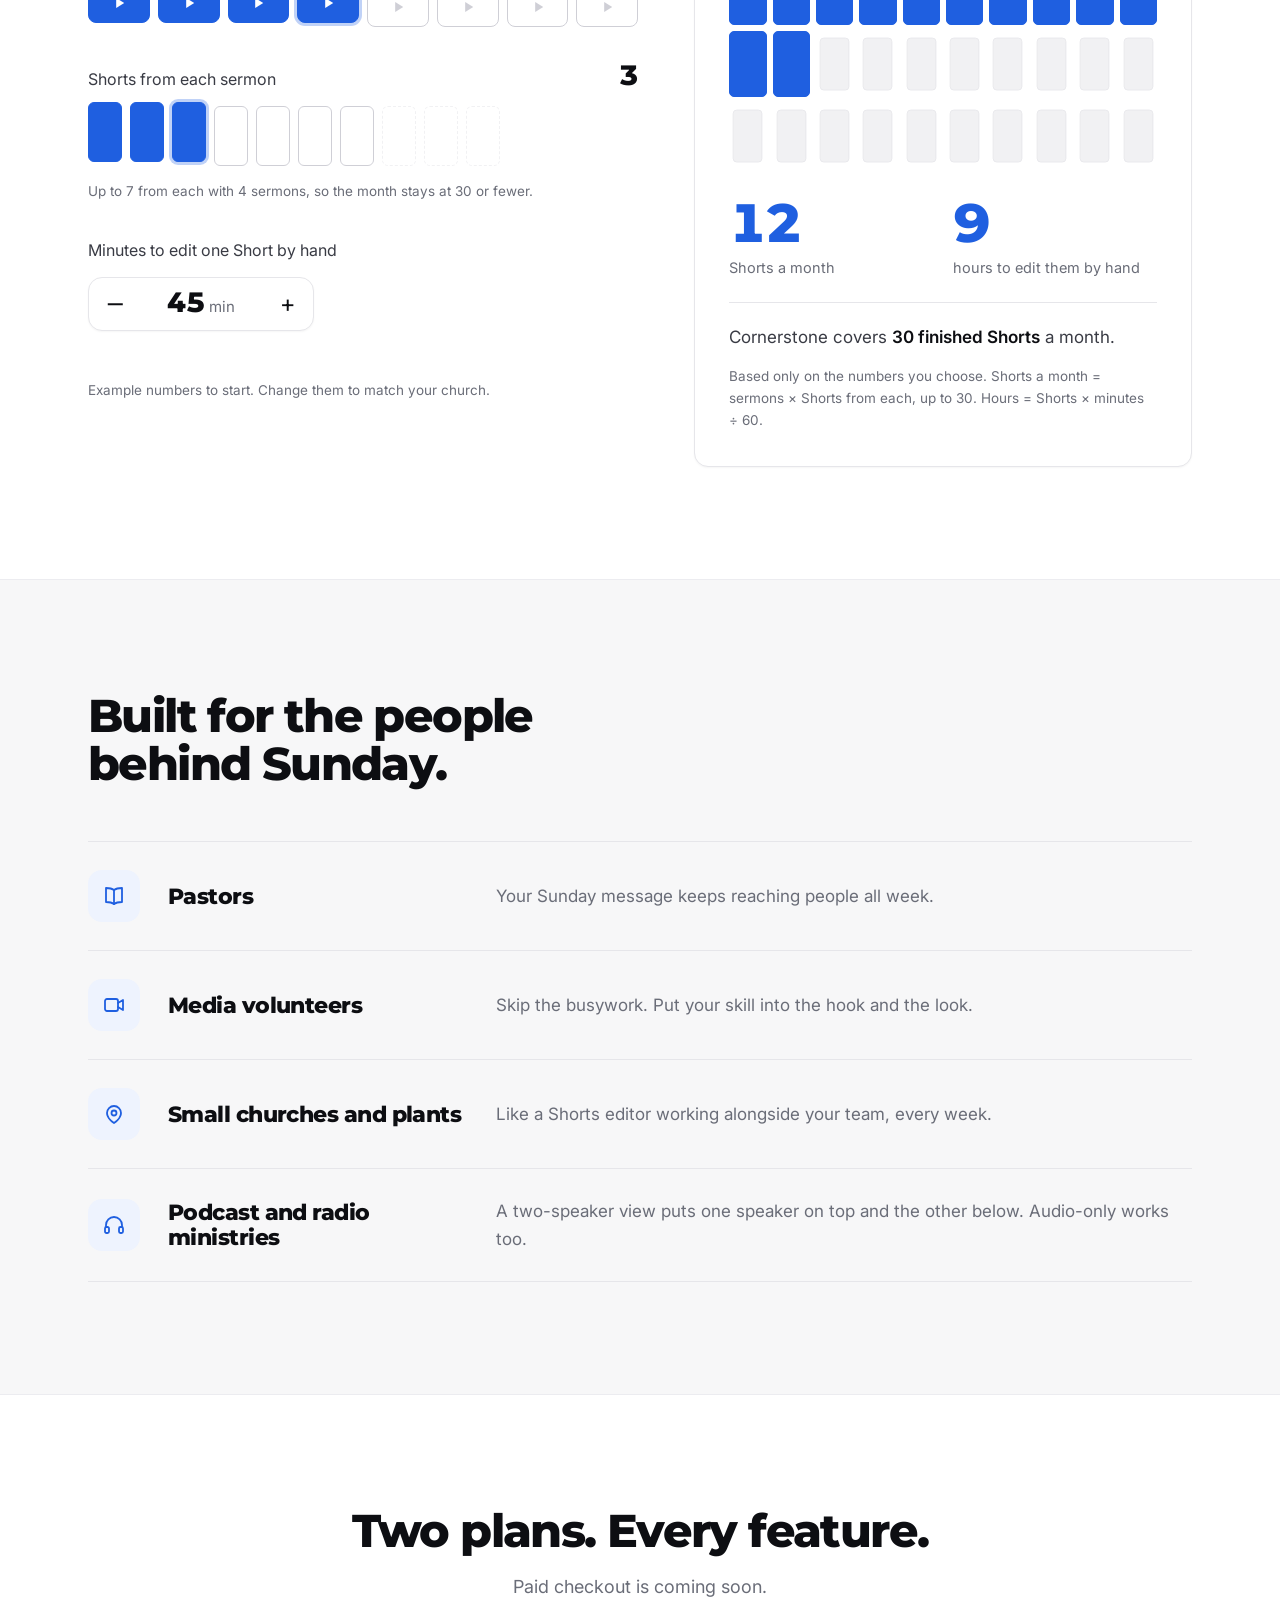
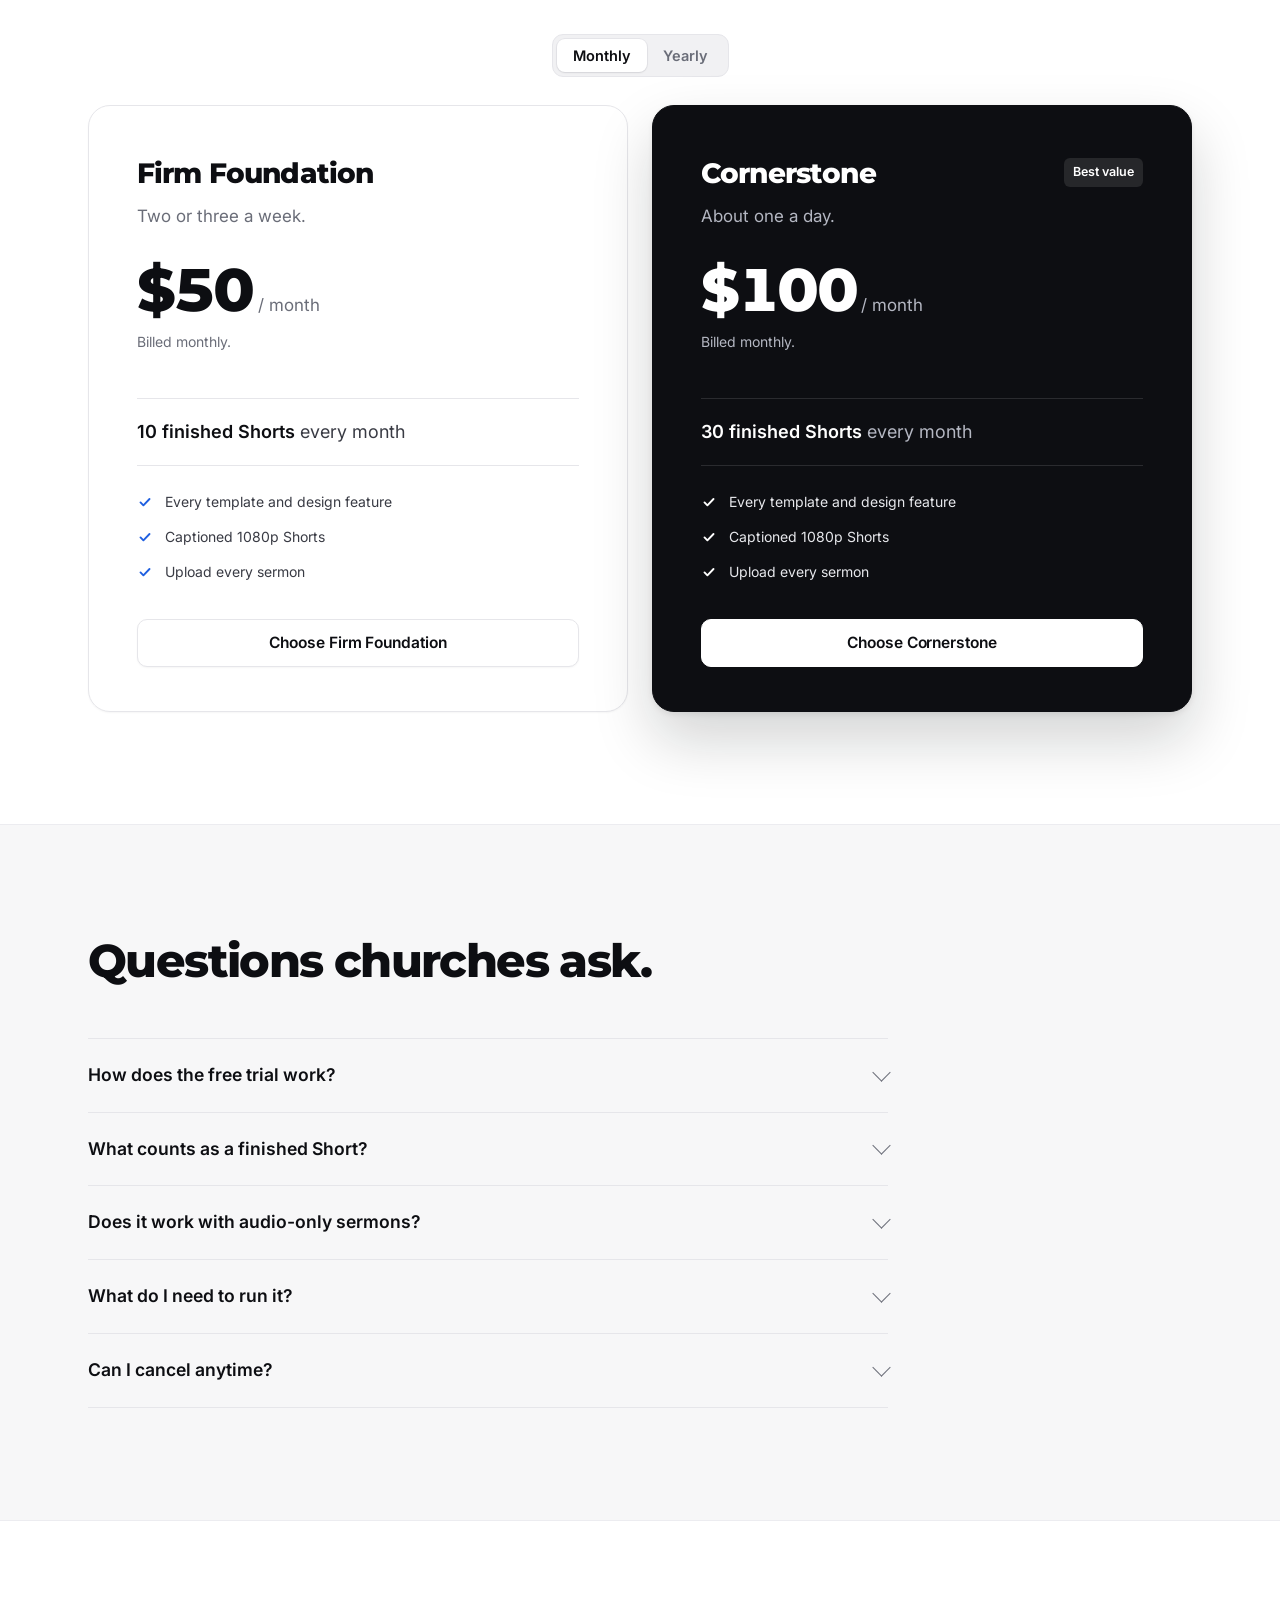
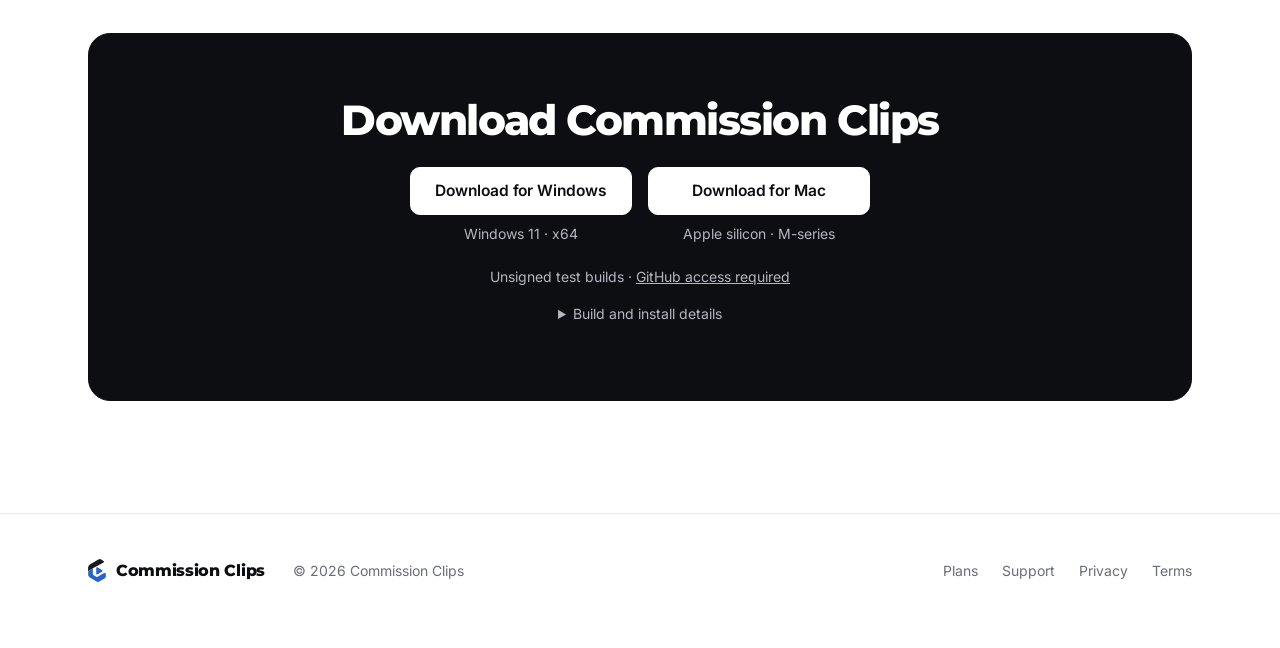
==== commit 805db9e1: "Templates play on their own while on screen (no click needed); Harvey cleared Co-Authored-By: Claude" ====
--- a/preview/index.html
+++ b/preview/index.html
@@ -241,17 +241,11 @@
 .gl-phone { position: relative; display: block; aspect-ratio: 9 / 16; max-width: 100%; margin-bottom: 14px; border-radius: 22px; overflow: hidden; background: #000;
   box-shadow: var(--shadow-sm); outline: 2px solid transparent; outline-offset: 5px; transition: transform .35s cubic-bezier(.2,.7,.2,1), box-shadow .35s, outline-color .2s; }
 .gl-phone video { width: 100%; height: 100%; object-fit: cover; display: block; transition: filter .3s; }
-.gl-opt[aria-checked="false"] video { filter: brightness(.8); }
 .gl-opt:hover .gl-phone { transform: translateY(-6px); box-shadow: var(--shadow); }
-.gl-opt[aria-checked="true"] .gl-phone, .gl-opt:focus-visible .gl-phone { outline-color: var(--accent); box-shadow: var(--shadow); }
-.gl-play { position: absolute; right: 14px; bottom: 14px; width: 44px; height: 44px; border-radius: 50%; background: rgba(255,255,255,.92);
-  box-shadow: 0 6px 20px rgba(0,0,0,.25); transition: opacity .25s, scale .25s; }
-.gl-play::after { content: ""; position: absolute; left: 55%; top: 50%; translate: -50% -50%; border-style: solid; border-width: 8px 0 8px 13px; border-color: transparent transparent transparent #111; }
-.gl-opt:hover .gl-play { scale: 1.08; }
-.gl-opt[aria-checked="true"] .gl-play { opacity: 0; scale: .7; }
+.gl-opt:focus-visible .gl-phone { outline-color: var(--accent); box-shadow: var(--shadow); }
 .gl-opt b { font-size: 17px; font-weight: 600; letter-spacing: -.01em; }
 .gl-opt small { color: var(--muted); font-size: 14.5px; line-height: 1.4; }
-@media (prefers-reduced-motion: reduce) { .gl-phone, .gl-play, .gl-phone video { transition: none; } }
+@media (prefers-reduced-motion: reduce) { .gl-phone, .gl-phone video { transition: none; } }
 /* Build-your-own: the same fonts, sizes and placement as the app's preset templates (assets/presets/*.json) */
 @font-face { font-family: "CC Inter"; src: url("fonts/Inter-SemiBold.woff2") format("woff2"); font-weight: 600; font-display: swap; }
 @font-face { font-family: "CC Inter"; src: url("fonts/Inter-Bold.woff2") format("woff2"); font-weight: 700; font-display: swap; }
@@ -682,7 +676,7 @@
 
 <section class="band" id="templates"><div class="wrap">
   <div class="head"><h2>A look that fits your church.</h2><p>Every template on every plan. Real renders from the app.</p></div>
-  <div class="gallery" id="pk-list" role="radiogroup" aria-label="Templates. Choose one to play its preview."></div>
+  <div class="gallery" id="pk-list" role="group" aria-label="Templates, each playing a real render"></div>
   <div class="card builder" data-grow=".95">
     <div class="bd-copy">
       <h3>Or make your own</h3>
@@ -889,27 +883,13 @@
 const pkList = document.getElementById("pk-list");
 const calm = matchMedia("(prefers-reduced-motion: reduce)").matches;
 pkList.innerHTML = T.map(([id, name, sub], i) =>
-  `<button type="button" class="gl-opt" role="radio" aria-checked="${i === 0}" tabindex="${i === 0 ? 0 : -1}" data-id="${id}">
-     <span class="gl-phone"><video muted loop playsinline preload="none" poster="img/tpl-${id}.jpg?v=5" data-src="img/tpl-${id}.mp4?v=5"></video><span class="gl-play" aria-hidden="true"></span></span>
+  `<button type="button" class="gl-opt" data-id="${id}" aria-label="${name} template preview. Press to pause or play.">
+     <span class="gl-phone"><video muted loop playsinline preload="none" poster="img/tpl-${id}.jpg?v=5" data-src="img/tpl-${id}.mp4?v=5"></video></span>
      <b>${name}</b><small>${sub}</small></button>`).join("");
 const pkOpts = [...pkList.querySelectorAll(".gl-opt")];
-// Only the chosen template plays; the rest stay on their still frame.
-function pick(btn, play) {
-  pkOpts.forEach(o => { const on = o === btn, v = o.querySelector("video");
-    o.setAttribute("aria-checked", String(on)); o.tabIndex = on ? 0 : -1;
-    if (on) { if (!v.src) v.src = v.dataset.src; if (play) v.play().catch(() => {}); } else v.pause(); });
-  // On phones the row swipes: centre the chosen one without moving the page.
-  if (pkList.scrollWidth > pkList.clientWidth) pkList.scrollTo({ left: btn.offsetLeft - (pkList.clientWidth - btn.offsetWidth) / 2, behavior: calm ? "auto" : "smooth" });
-}
-pkOpts.forEach((o, i) => {
-  // Tapping the playing one pauses or resumes it; tapping another switches to it.
-  o.addEventListener("click", () => { const v = o.querySelector("video");
-    if (o.getAttribute("aria-checked") === "true" && v.src) { if (v.paused) v.play().catch(() => {}); else v.pause(); } else pick(o, true); });
-  o.addEventListener("keydown", e => {
-    const step = { ArrowRight: 1, ArrowDown: 1, ArrowLeft: -1, ArrowUp: -1 }[e.key]; if (!step) return;
-    e.preventDefault(); const n = pkOpts[(i + step + pkOpts.length) % pkOpts.length]; n.focus(); pick(n, true);
-  });
-});
+// All four play by themselves while on screen (Nicholas, 25 Nov 2026); tapping one pauses or resumes it.
+pkOpts.forEach(o => o.addEventListener("click", () => { const v = o.querySelector("video"); if (!v.src) v.src = v.dataset.src;
+  if (v.paused) { o.dataset.held = ""; v.play().catch(() => {}); } else { o.dataset.held = "1"; v.pause(); } }));
 // "Reach people" figures count up and their pictures fill in once the cards are on screen. Final values stay in the HTML, so no-JS and "reduce motion" see them as is.
 if (!calm && "IntersectionObserver" in window) {
   const facts = [...document.querySelectorAll(".fact")];
@@ -935,13 +915,13 @@
     bio.observe(bm); }
 }
 
-// The first template starts playing once the section is on screen (still frame only with reduced motion).
+// Each template plays while it is on screen and pauses when it leaves (on phones, only the ones in view).
+// With reduced motion they stay on their still frames until tapped.
 if (!calm && "IntersectionObserver" in window) {
-  const pio = new IntersectionObserver(es => es.forEach(e => {
-    const cur = pkOpts.find(o => o.getAttribute("aria-checked") === "true");
-    if (e.isIntersecting) pick(cur, true); else pkOpts.forEach(o => o.querySelector("video").pause());
-  }), { threshold: .4 });
-  pio.observe(pkList);
+  const pio = new IntersectionObserver(es => es.forEach(e => { const v = e.target.querySelector("video");
+    if (e.isIntersecting && !e.target.dataset.held) { if (!v.src) v.src = v.dataset.src; v.play().catch(() => {}); } else if (!e.isIntersecting) v.pause();
+  }), { threshold: .5 });
+  pkOpts.forEach(o => pio.observe(o));
 }
 // Respect "reduce motion": the hero Short stays on its still frame until someone presses play.
 if (matchMedia("(prefers-reduced-motion: reduce)").matches) { const hv = document.querySelector(".phone video"); hv.removeAttribute("autoplay"); hv.pause(); hv.controls = true; }
